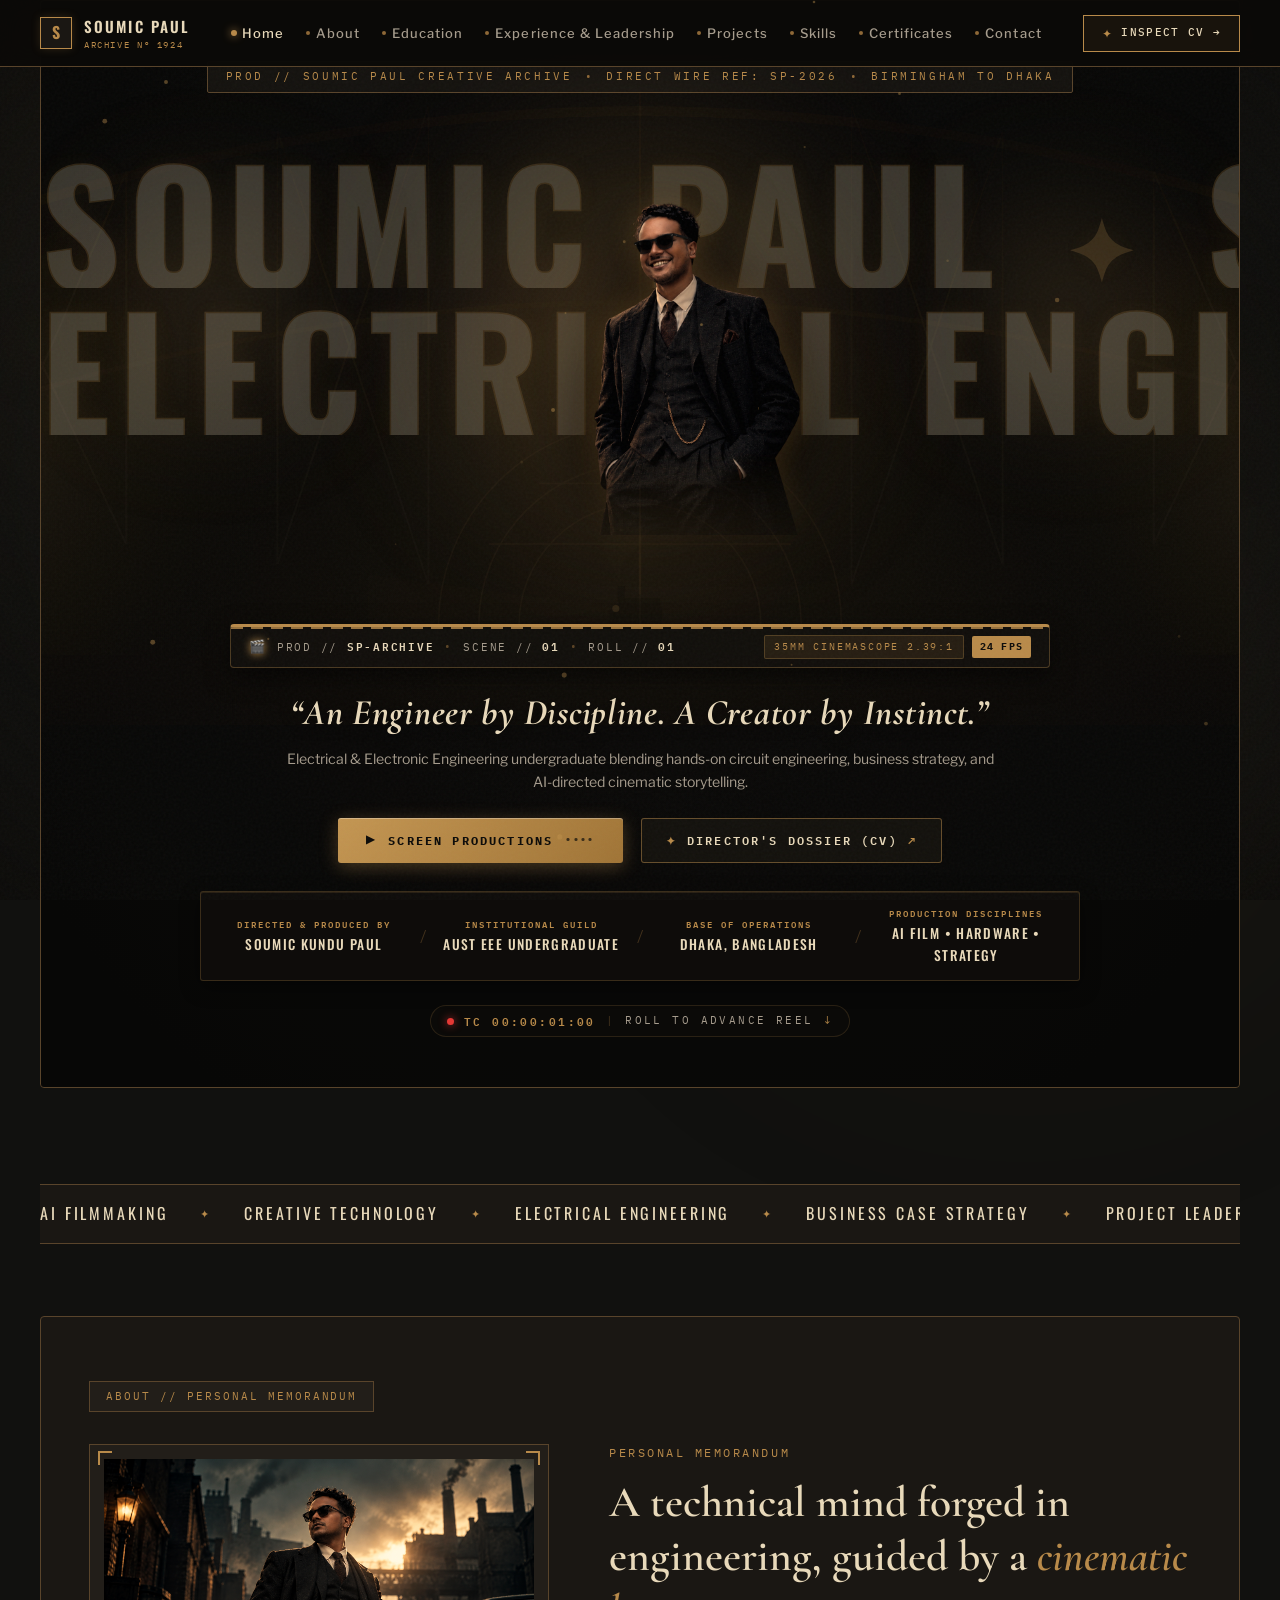
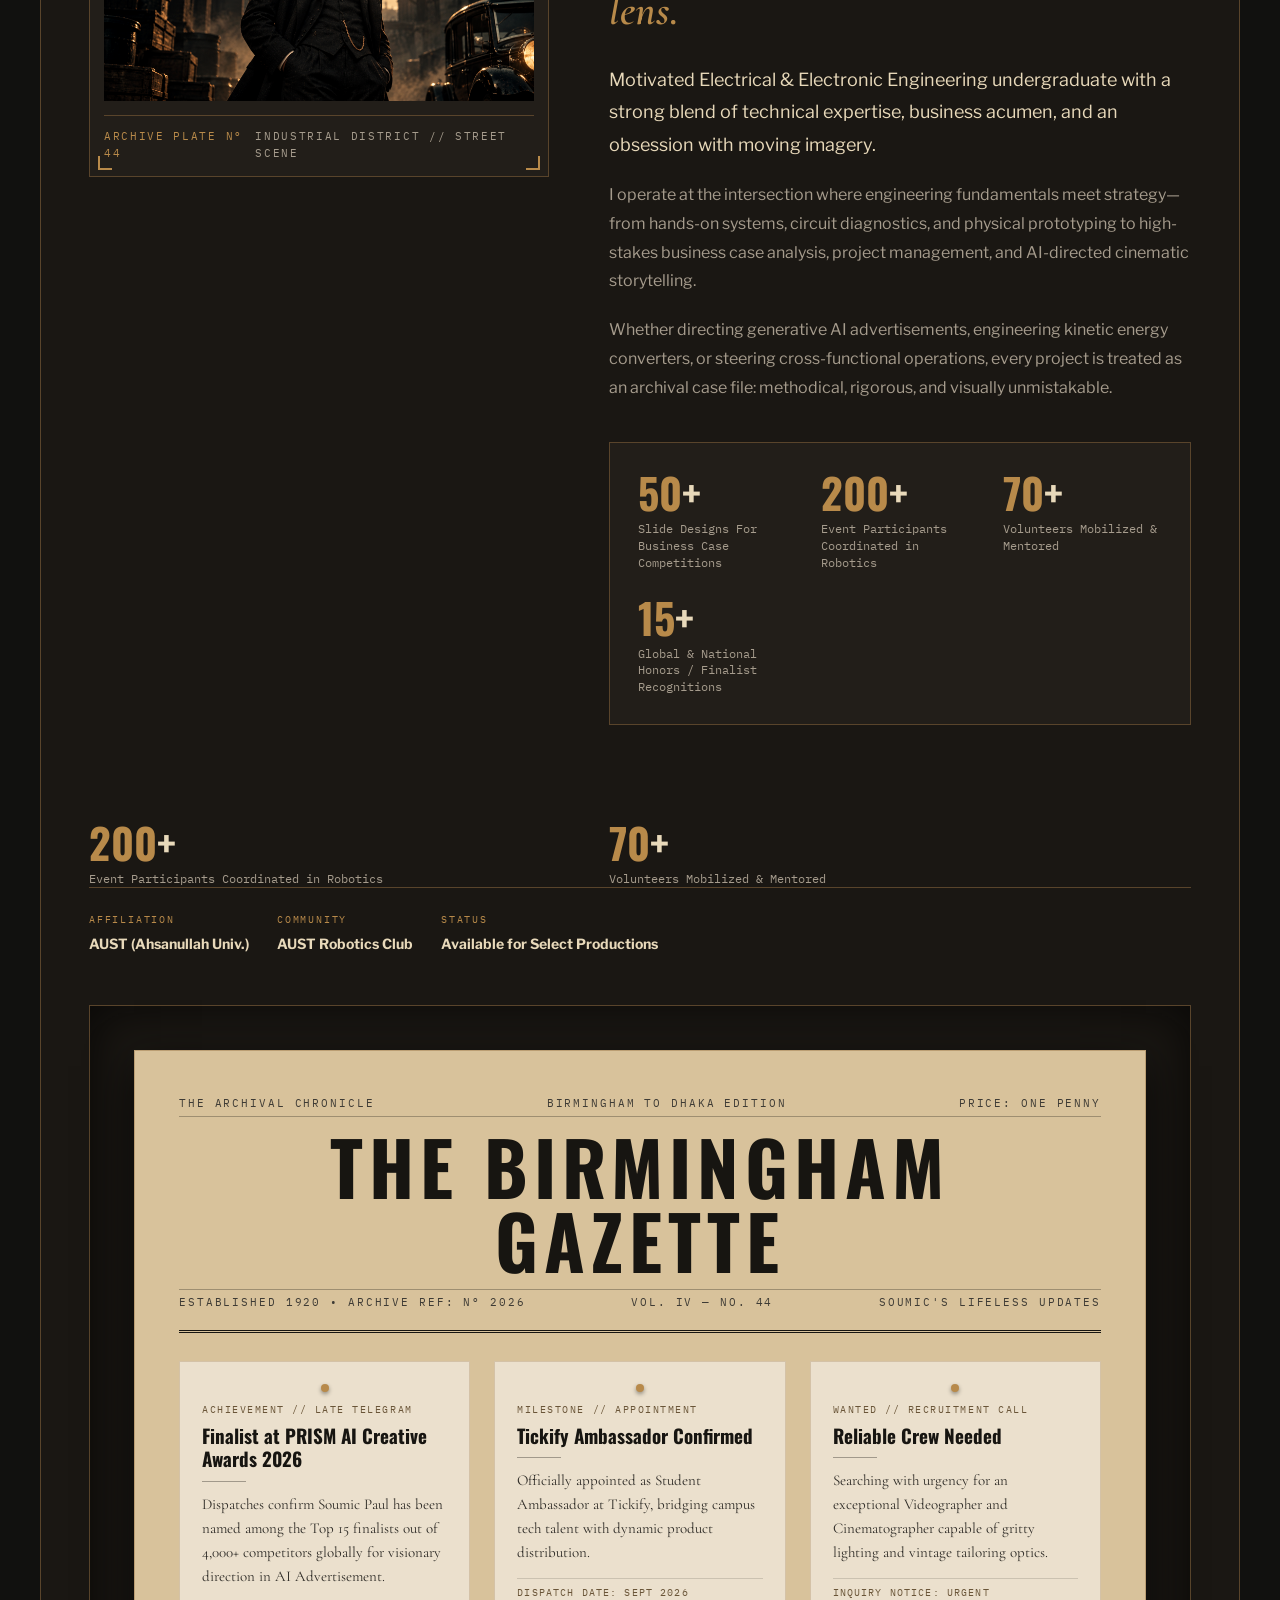
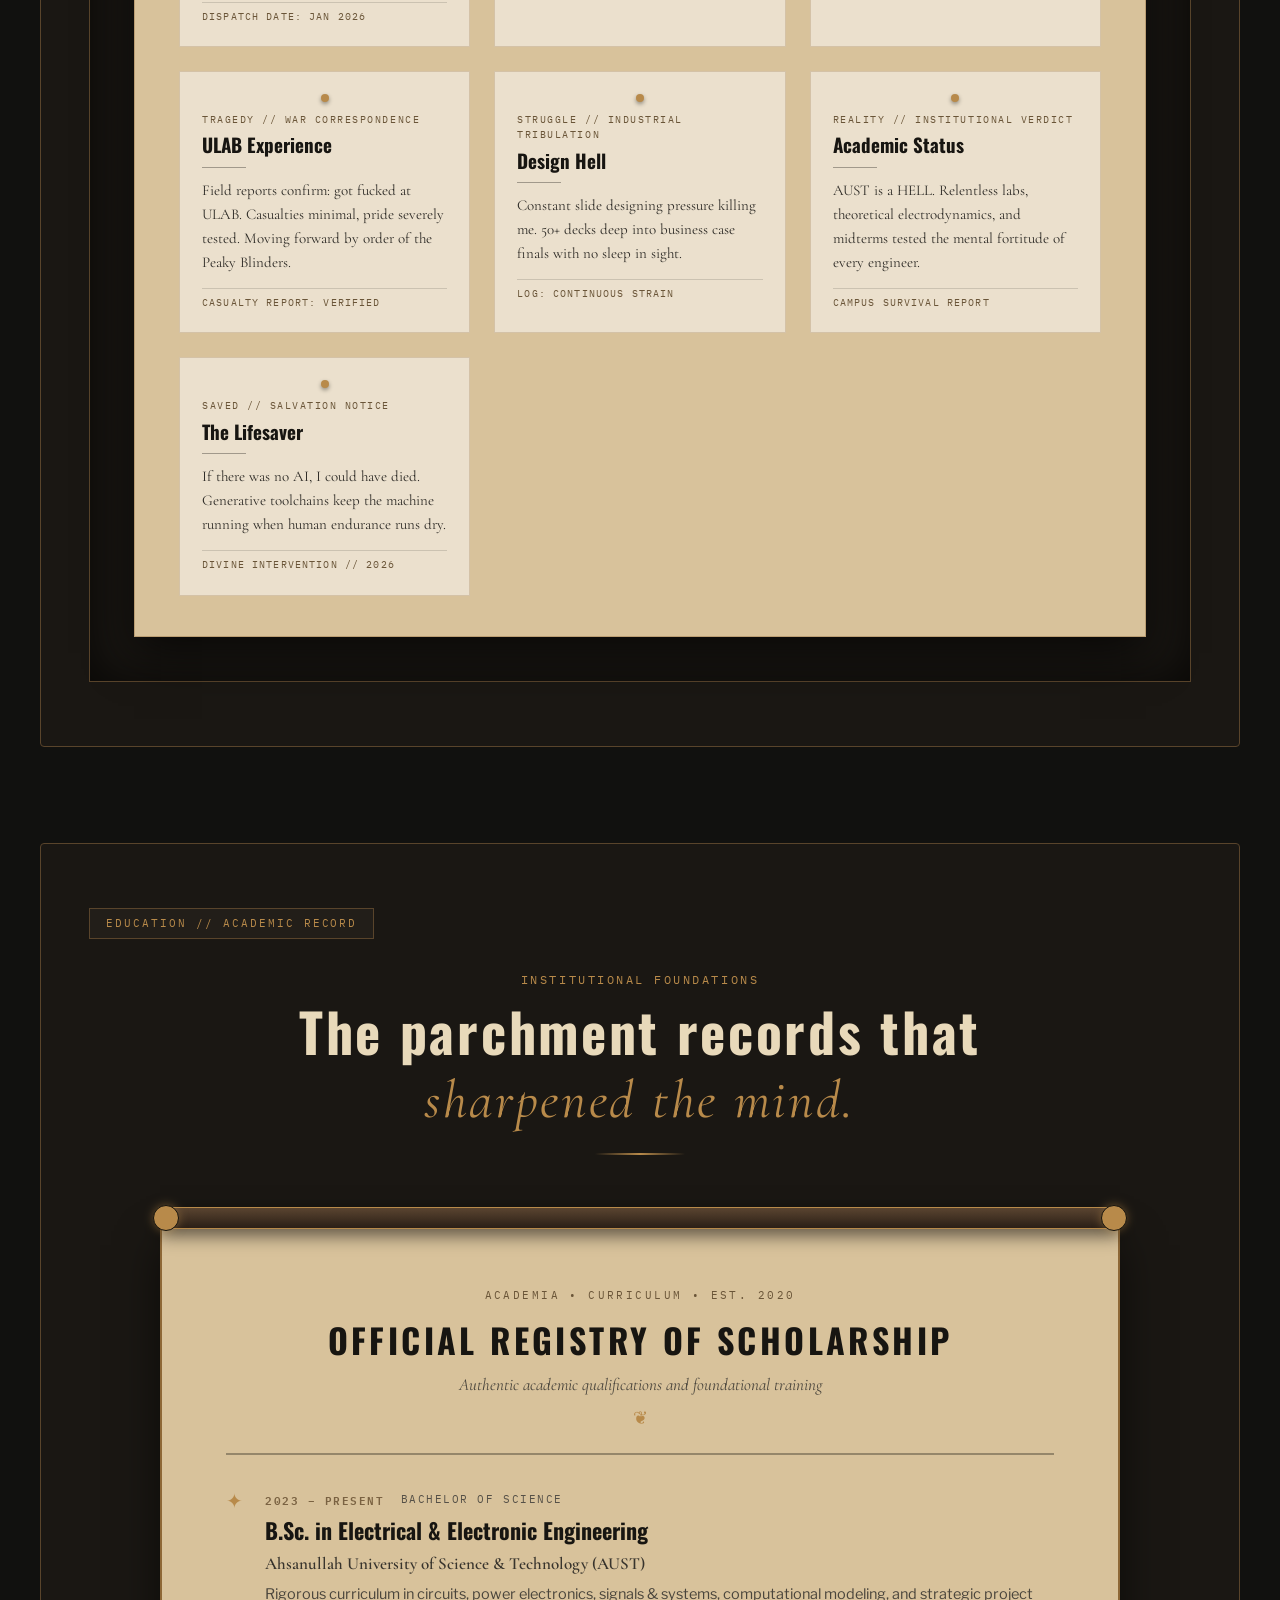
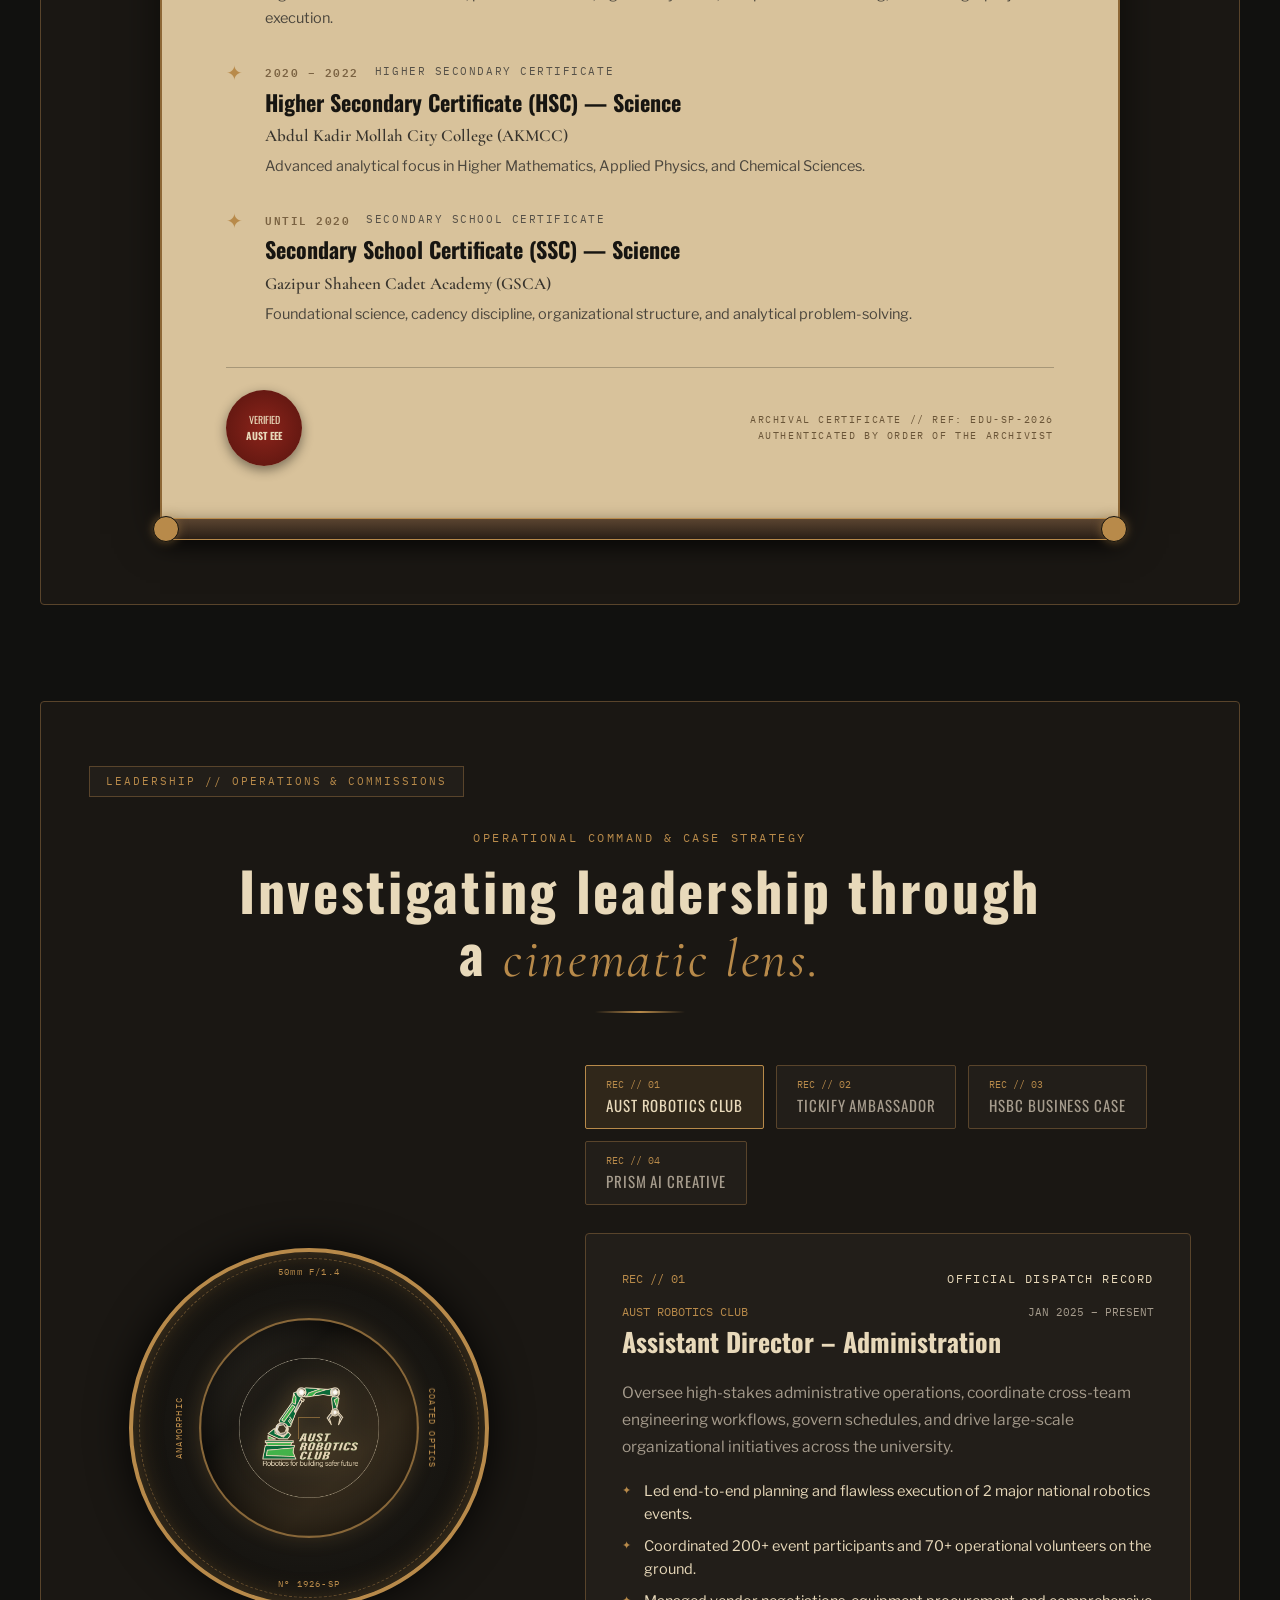
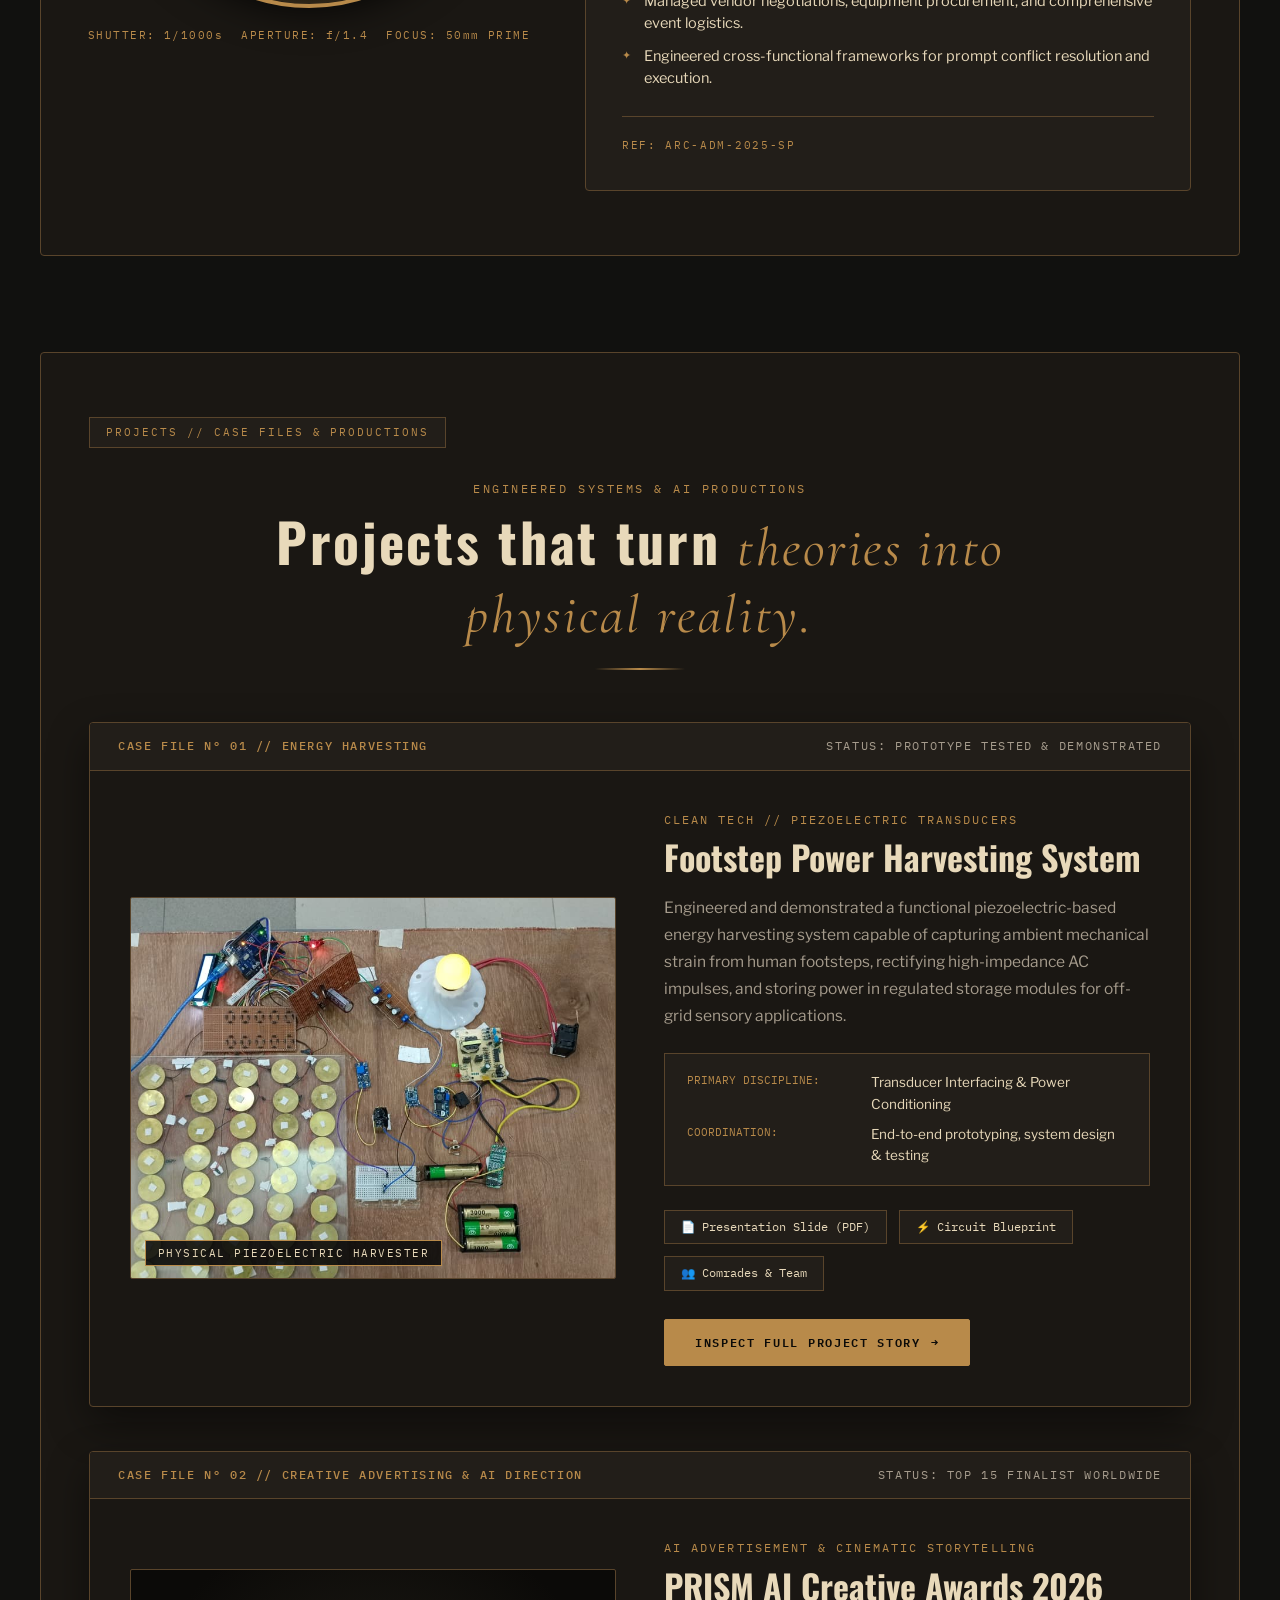
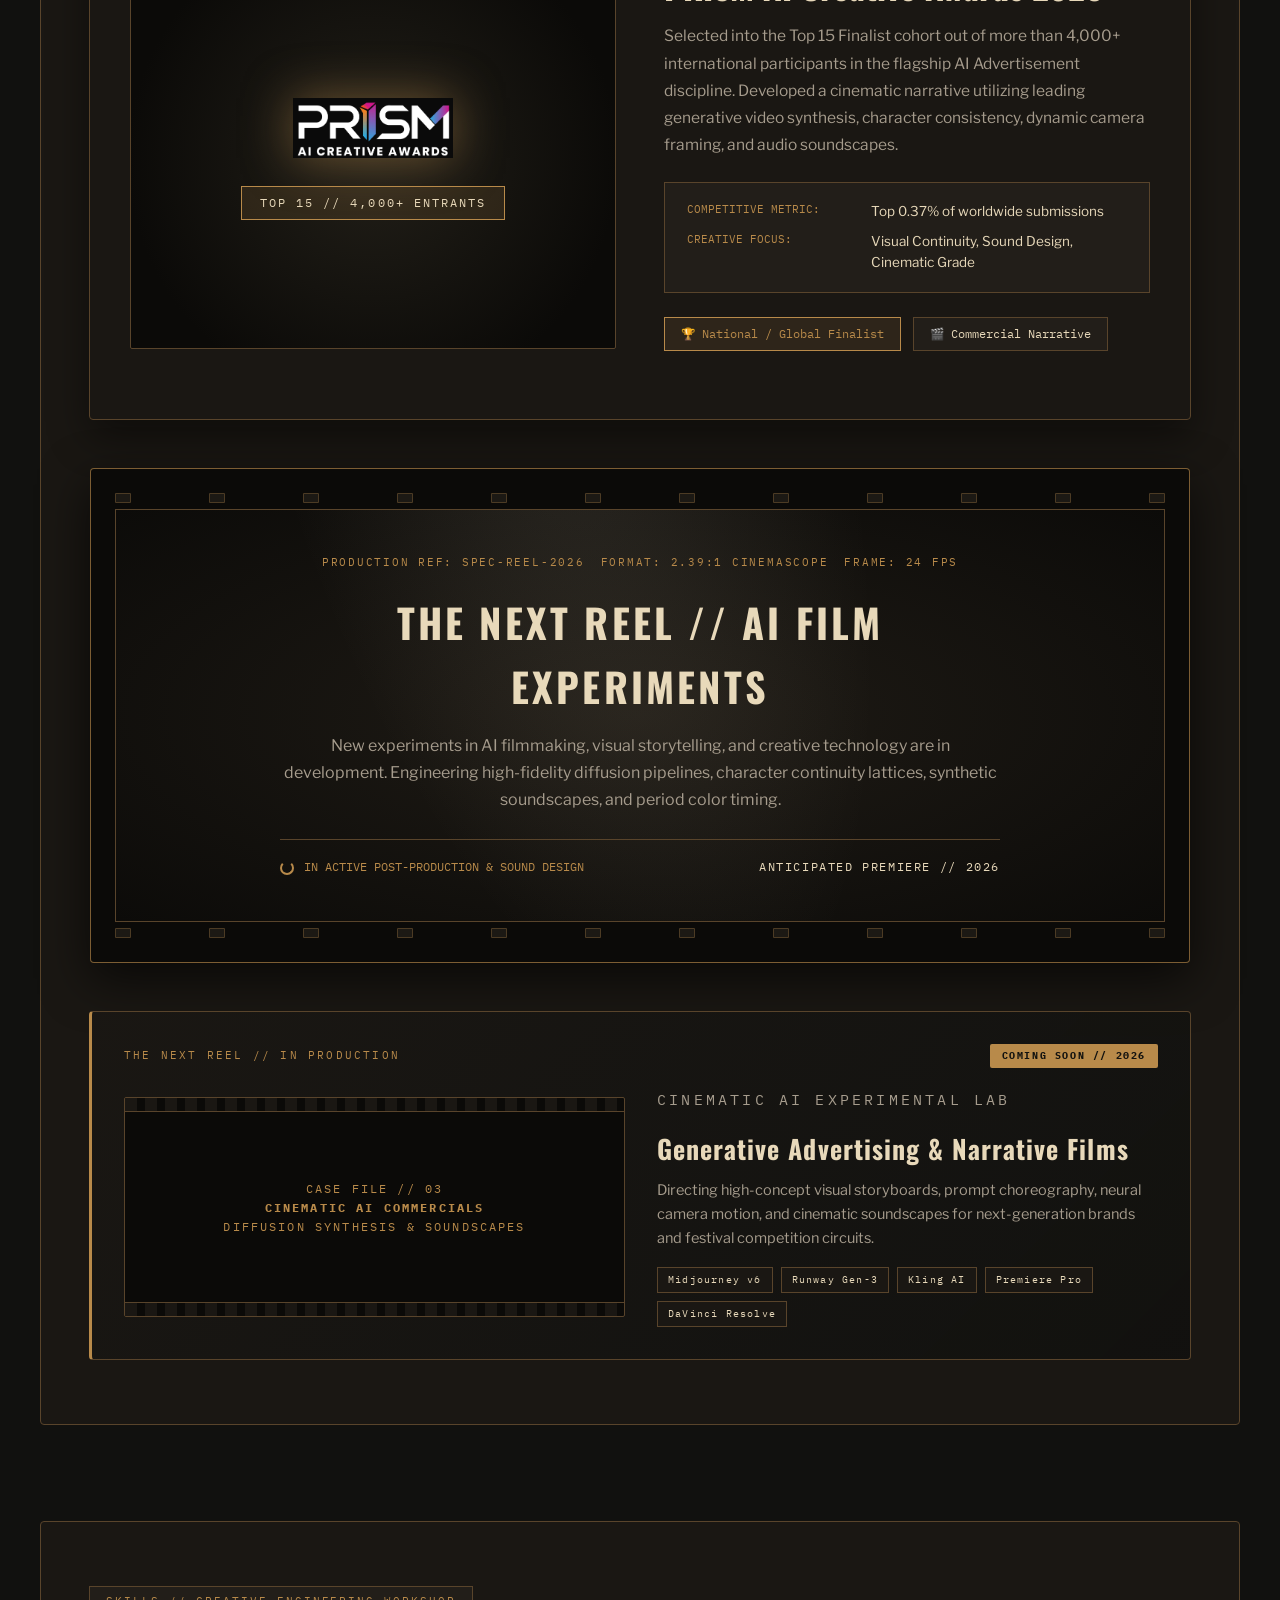
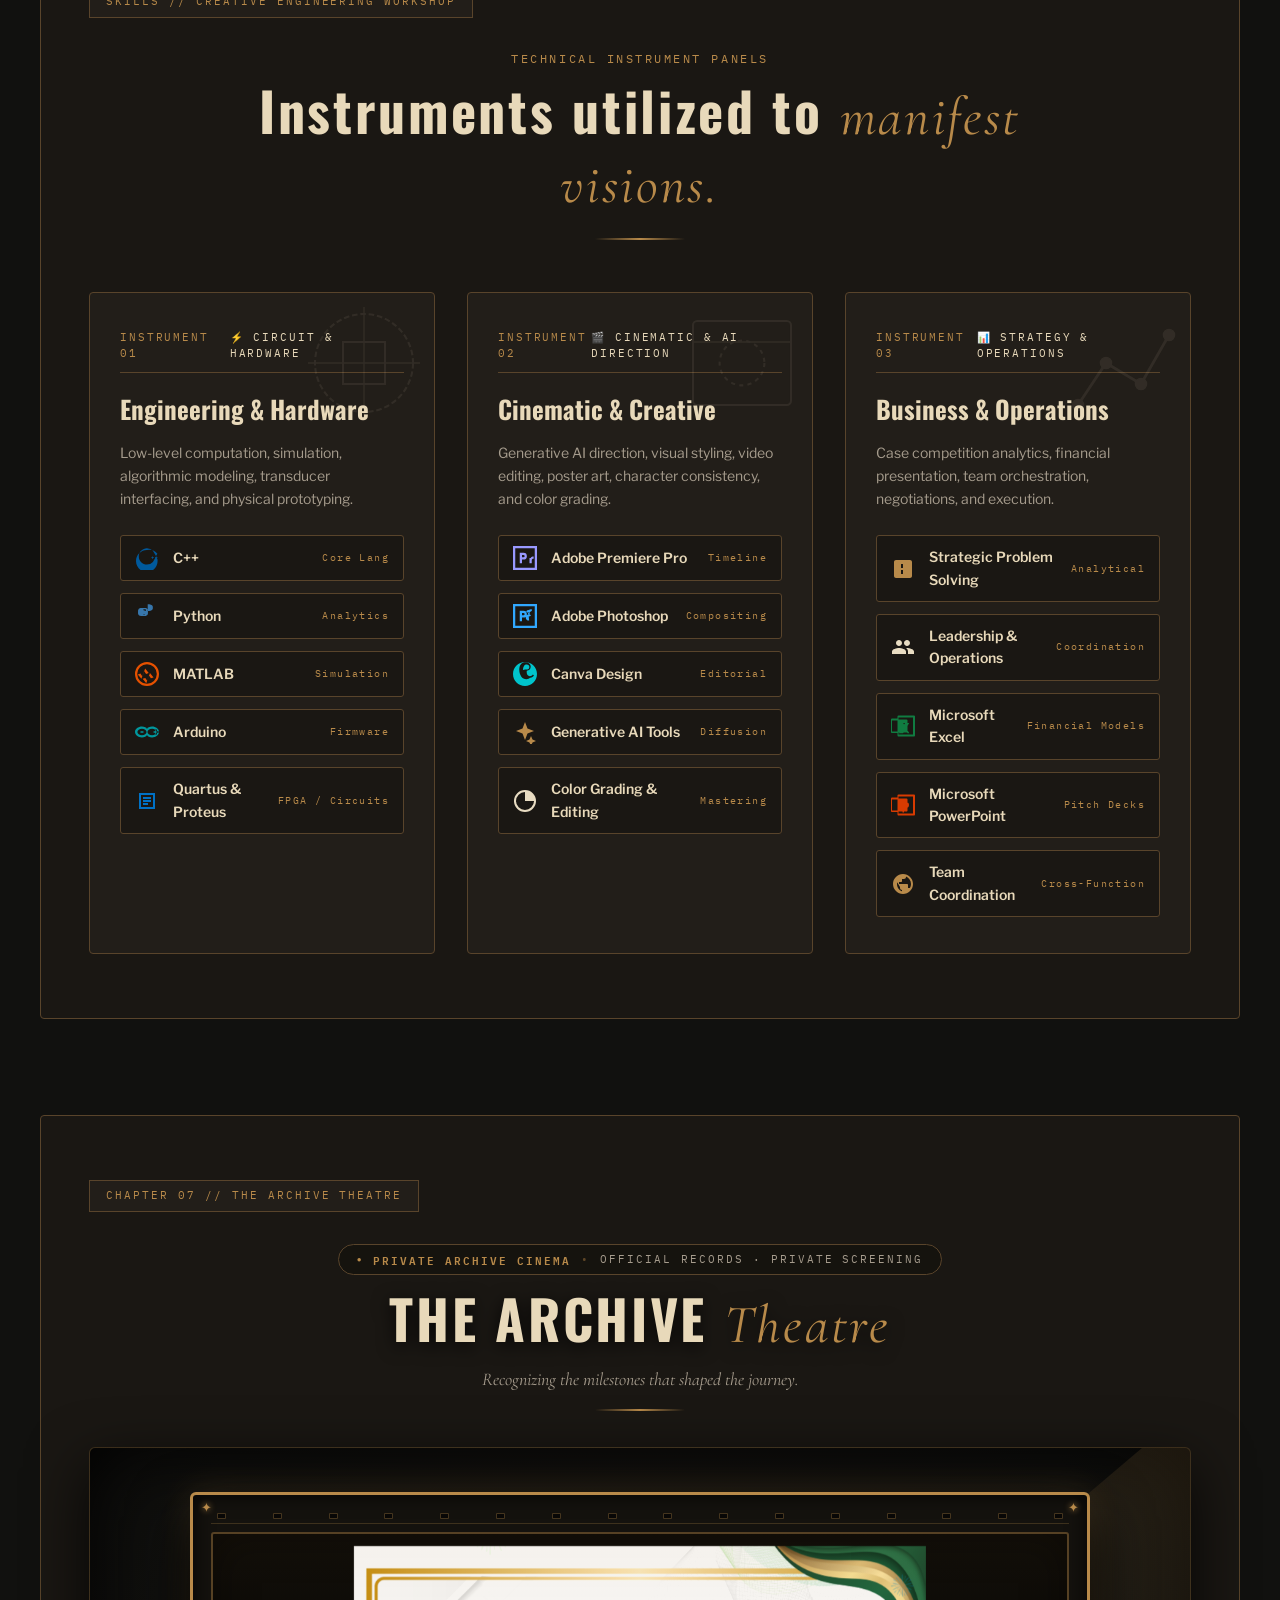
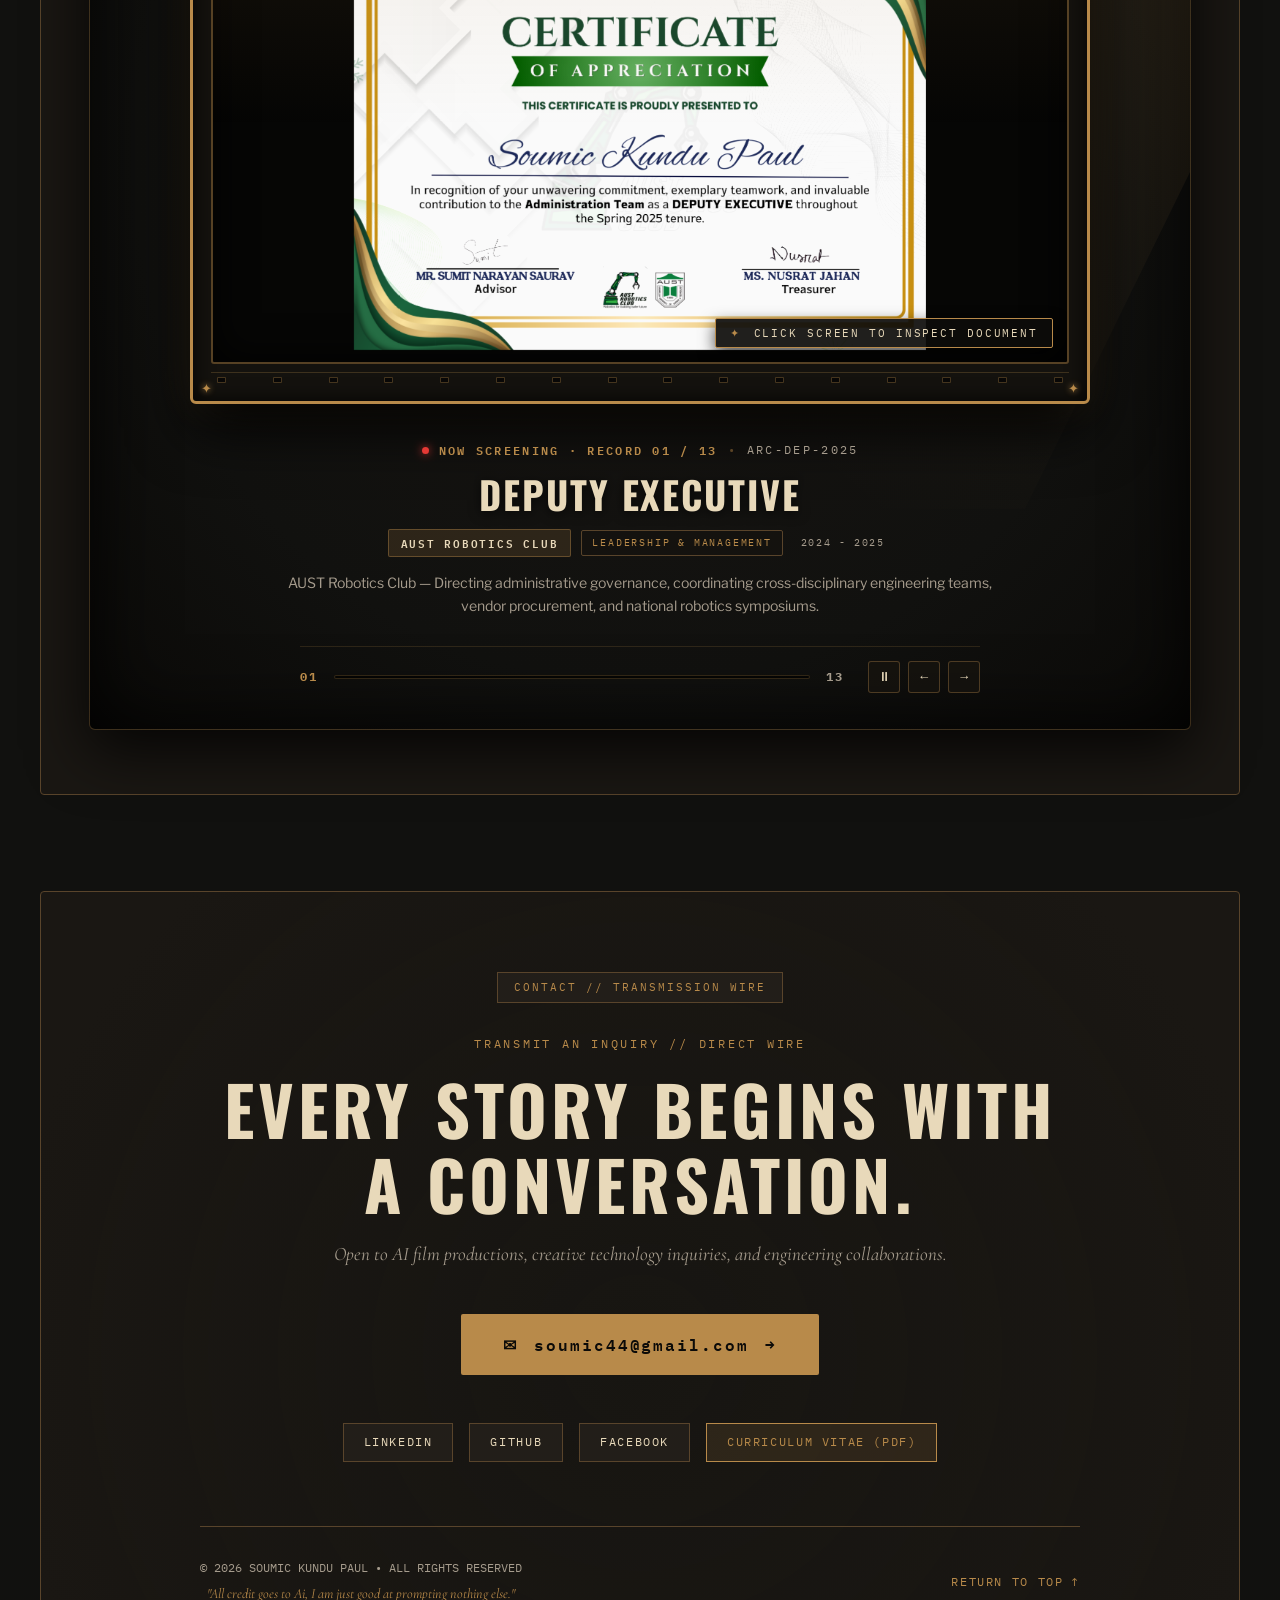
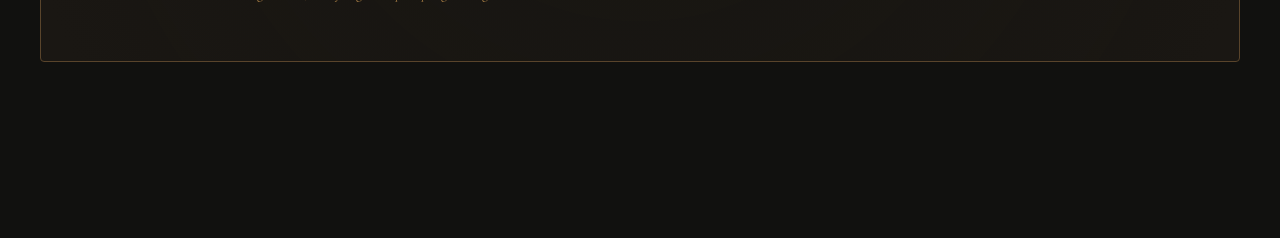
==== index.html @ 2e26c07b "Add official PRISM AI Creative Awards certificate to theatre screening sequence" ====
<!doctype html>
<html lang="en">

<head>
  <meta charset="utf-8" />
  <meta name="viewport" content="width=device-width, initial-scale=1.0, minimum-scale=1.0" />
  <meta name="description"
    content="Soumic Kundu Paul — Cinematic Portfolio. Electrical & Electronic Engineering undergraduate, AI filmmaker, and creative technologist." />
  <title>Soumic Paul — Cinematic Portfolio</title>
  
  <!-- GOOGLE FONTS: Oswald & Bebas Neue (Condensed Display), Cormorant Garamond & Playfair Display (Editorial Serif), Libre Franklin (Interface), DM Mono (Metadata) -->
  <link rel="preconnect" href="https://fonts.googleapis.com">
  <link rel="preconnect" href="https://fonts.gstatic.com" crossorigin>
  <link href="https://fonts.googleapis.com/css2?family=Bebas+Neue&family=Cormorant+Garamond:ital,wght@0,400;0,600;0,700;1,400;1,600&family=DM+Mono:ital,wght@0,400;0,500;1,400&family=IBM+Plex+Mono:ital,wght@0,400;0,500;0,600;1,400&family=Libre+Franklin:ital,wght@0,300;0,400;0,500;0,600;0,700;1,300;1,400&family=Oswald:wght@400;500;600;700&family=Playfair+Display:ital,wght@0,400;0,600;0,700;1,400;1,600&display=swap" rel="stylesheet">
  
  <link rel="stylesheet" href="styles.css" />
</head>

<body class="shelby-archive">
  <!-- ATMOSPHERIC BACKGROUND EFFECTS -->
  <div class="film-grain" aria-hidden="true"></div>
  <canvas id="ambient-smoke" class="ambient-smoke" aria-hidden="true"></canvas>
  <div class="cinema-vignette" aria-hidden="true"></div>
  <div class="ambient-glow amber-top-left" aria-hidden="true"></div>
  <div class="ambient-glow amber-bottom-right" aria-hidden="true"></div>
  
  <!-- CINEMATIC FIREWORK PARTICLES & SPARKS CANVAS -->
  <canvas id="cinematicSparksCanvas" class="cinematic-sparks-canvas" aria-hidden="true"></canvas>



  <!-- NAVIGATION — CLEAN, CLEAR, CONVENTIONAL (8 SECTIONS) -->
  <header class="nav-wrap">
    <div class="nav-container">
      <a class="brand" href="#home" aria-label="Soumic Paul Portfolio">
        <span class="brand-crest">S</span>
        <span class="brand-title">SOUMIC PAUL <span class="brand-sub">ARCHIVE N° 1924</span></span>
      </a>
      
      <button class="mobile-menu-btn" aria-label="Toggle navigation menu">
        <span></span>
        <span></span>
        <span></span>
      </button>
      
      <div class="nav-content">
        <nav>
          <a href="#home"><span class="nav-dot"></span>Home</a>
          <a href="#about"><span class="nav-dot"></span>About</a>
          <a href="#education"><span class="nav-dot"></span>Education</a>
          <a href="#leadership"><span class="nav-dot"></span>Experience &amp; Leadership</a>
          <a href="#projects"><span class="nav-dot"></span>Projects</a>
          <a href="#skills"><span class="nav-dot"></span>Skills</a>
          <a href="#certificates"><span class="nav-dot"></span>Certificates</a>
          <a href="#contact"><span class="nav-dot"></span>Contact</a>
        </nav>
        <a class="nav-cta mobile-cta" href="assets/Soumic_Kundu_Paul_CV.pdf" target="_blank" rel="noreferrer">
          <span class="brass-seal">✦</span> INSPECT CV <span>→</span>
        </a>
      </div>
      
      <a class="nav-cta pc-cta" href="assets/Soumic_Kundu_Paul_CV.pdf" target="_blank" rel="noreferrer">
        <span class="brass-seal">✦</span> INSPECT CV <span>→</span>
      </a>
    </div>
  </header>

  <main id="top" class="archive-main">
    <section class="archive-chapter hero-chapter poster-hero" id="home">
      <!-- ATMOSPHERIC SVG RAILWAY PLATFORM BACKGROUND -->
      <div class="hero-backdrop" aria-hidden="true">
        <img src="assets/hero_railway_platform.svg" alt="1920s British Railway Station Platform" class="hero-railway-svg" />
        <div class="gaslight-lantern lamp-left"></div>
        <div class="gaslight-lantern lamp-right"></div>
      </div>

      <!-- OVERSIZED HORIZONTAL CONTINUOUS MARQUEE WALL BEHIND PORTRAIT -->
      <div class="hero-marquee-wall" aria-hidden="true">
        <div class="marquee-row">
          <div class="marquee-track-ltr">
            <span class="marquee-text-chunk">SOUMIC PAUL <span class="marquee-bullet">✦</span> SOUMIC PAUL <span class="marquee-bullet">✦</span> SOUMIC PAUL <span class="marquee-bullet">✦</span> SOUMIC PAUL <span class="marquee-bullet">✦</span></span>
            <span class="marquee-text-chunk">SOUMIC PAUL <span class="marquee-bullet">✦</span> SOUMIC PAUL <span class="marquee-bullet">✦</span> SOUMIC PAUL <span class="marquee-bullet">✦</span> SOUMIC PAUL <span class="marquee-bullet">✦</span></span>
          </div>
        </div>
        <div class="marquee-row">
          <div class="marquee-track-rtl">
            <span class="marquee-text-chunk">ELECTRICAL ENGINEER <span class="marquee-bullet">✦</span> CREATIVE TECHNOLOGIST <span class="marquee-bullet">✦</span> AI FILMMAKER <span class="marquee-bullet">✦</span> SOUMIC PAUL <span class="marquee-bullet">✦</span></span>
            <span class="marquee-text-chunk">ELECTRICAL ENGINEER <span class="marquee-bullet">✦</span> CREATIVE TECHNOLOGIST <span class="marquee-bullet">✦</span> AI FILMMAKER <span class="marquee-bullet">✦</span> SOUMIC PAUL <span class="marquee-bullet">✦</span></span>
          </div>
        </div>
      </div>

      <div class="poster-hero-container">
        <!-- TOP DOCKET TAG -->
        <div class="poster-archival-header">
          <span class="docket-tag">PROD // SOUMIC PAUL CREATIVE ARCHIVE</span>
          <span class="docket-sep">•</span>
          <span class="docket-tag">DIRECT WIRE REF: SP-2026</span>
          <span class="docket-sep">•</span>
          <span class="docket-tag">BIRMINGHAM TO DHAKA</span>
        </div>

        <!-- CENTERED CINEMATIC FOREGROUND PORTRAIT (SP_HERO) WITH NATURAL GRADIENT DISSOLVE -->
        <div class="hero-center-portrait-wrap">
          <div class="portrait-halo-light" aria-hidden="true"></div>
          <div class="portrait-stage">
            <img src="assets/SP_HERO.png" alt="Soumic Paul in dark vintage tailored suit with sunglasses" class="hero-poster-img" />
          </div>
        </div>

        <!-- FILMOGRAPHY STYLE PRODUCTION SLATE & THEATRICAL BILLING (REQUIREMENT: FILMOGRAPHY STYLE) -->
        <div class="filmography-block">
          <!-- PRODUCTION SLATE MASTHEAD -->
          <div class="filmography-slate-header">
            <div class="slate-meta-left">
              <span class="clapper-icon">🎬</span>
              <span class="slate-meta-item">PROD // <strong>SP-ARCHIVE</strong></span>
              <span class="slate-sep">•</span>
              <span class="slate-meta-item">SCENE // <strong>01</strong></span>
              <span class="slate-sep">•</span>
              <span class="slate-meta-item">ROLL // <strong>01</strong></span>
            </div>
            <div class="slate-meta-right">
              <span class="slate-format-pill">35MM CINEMASCOPE 2.39:1</span>
              <span class="slate-fps-pill">24 FPS</span>
            </div>
          </div>

          <!-- FILM LOGLINE & SYNOPSIS -->
          <div class="film-logline-box">
            <h2 class="film-logline-quote">“An Engineer by Discipline. A Creator by Instinct.”</h2>
            <p class="film-synopsis-text">
              Electrical &amp; Electronic Engineering undergraduate blending hands-on circuit engineering, business strategy, and AI-directed cinematic storytelling.
            </p>
          </div>

          <!-- CINEMATIC ACTIONS (FILM REEL STYLE) -->
          <div class="filmography-actions">
            <a href="#projects" class="film-cta-primary">
              <span class="film-play-icon">▶</span>
              <span class="film-cta-text">SCREEN PRODUCTIONS</span>
              <span class="film-sprocket-dots">••••</span>
            </a>
            <a href="assets/Soumic_Kundu_Paul_CV.pdf" target="_blank" rel="noreferrer" class="film-cta-secondary">
              <span class="film-archive-icon">✦</span>
              <span class="film-cta-text">DIRECTOR'S DOSSIER (CV)</span>
              <span class="film-ext-arrow">↗</span>
            </a>
          </div>

          <!-- THEATRICAL MOVIE BILLING BLOCK -->
          <div class="theatrical-billing-block">
            <div class="billing-grid">
              <div class="billing-item">
                <span class="billing-role">DIRECTED &amp; PRODUCED BY</span>
                <strong class="billing-name">SOUMIC KUNDU PAUL</strong>
              </div>
              <div class="billing-divider">/</div>
              <div class="billing-item">
                <span class="billing-role">INSTITUTIONAL GUILD</span>
                <strong class="billing-name">AUST EEE UNDERGRADUATE</strong>
              </div>
              <div class="billing-divider">/</div>
              <div class="billing-item">
                <span class="billing-role">BASE OF OPERATIONS</span>
                <strong class="billing-name">DHAKA, BANGLADESH</strong>
              </div>
              <div class="billing-divider">/</div>
              <div class="billing-item">
                <span class="billing-role">PRODUCTION DISCIPLINES</span>
                <strong class="billing-name">AI FILM • HARDWARE • STRATEGY</strong>
              </div>
            </div>
          </div>

          <!-- FILMIC TIMECODE PROMPT -->
          <div class="film-timecode-prompt">
            <span class="timecode-rec-dot"></span>
            <span class="timecode-digits">TC 00:00:01:00</span>
            <span class="timecode-sep">|</span>
            <span class="timecode-instruction">ROLL TO ADVANCE REEL</span>
            <span class="timecode-arrow">↓</span>
          </div>
        </div>
      </div>
    </section>

    <!-- ARCHIVAL MARQUEE TICKER TAPE -->
    <div class="vintage-ticker" aria-label="Field of practice">
      <div class="ticker-track">
        <div class="ticker-content">
          <span>AI FILMMAKING</span><i>✦</i>
          <span>CREATIVE TECHNOLOGY</span><i>✦</i>
          <span>ELECTRICAL ENGINEERING</span><i>✦</i>
          <span>BUSINESS CASE STRATEGY</span><i>✦</i>
          <span>PROJECT LEADERSHIP</span><i>✦</i>
          <span>VISUAL EXPERIMENTATION</span><i>✦</i>
          <span>CINEMATIC ADVERTISING</span><i>✦</i>
          <span>OPERATIONS MANAGEMENT</span><i>✦</i>
        </div>
        <div class="ticker-content" aria-hidden="true">
          <span>AI FILMMAKING</span><i>✦</i>
          <span>CREATIVE TECHNOLOGY</span><i>✦</i>
          <span>ELECTRICAL ENGINEERING</span><i>✦</i>
          <span>BUSINESS CASE STRATEGY</span><i>✦</i>
          <span>PROJECT LEADERSHIP</span><i>✦</i>
          <span>VISUAL EXPERIMENTATION</span><i>✦</i>
          <span>CINEMATIC ADVERTISING</span><i>✦</i>
          <span>OPERATIONS MANAGEMENT</span><i>✦</i>
        </div>
      </div>
    </div>

<section class="archive-chapter about-chapter" id="about">
      <div class="chapter-badge">ABOUT // PERSONAL MEMORANDUM</div>
      
      <div class="about-grid">
        <!-- ABOUT VISUAL (SP_ABOUT) -->
        <div class="about-visual-column">
          <div class="about-photo-wrapper">
            <div class="archival-corner corner-tl"></div>
            <div class="archival-corner corner-tr"></div>
            <div class="archival-corner corner-bl"></div>
            <div class="archival-corner corner-br"></div>
            <img src="assets/SP_ABOUT.png" alt="Soumic Paul standing in an atmospheric vintage street" class="about-sp-img" />
            <div class="photo-plate">
              <span class="plate-num">ARCHIVE PLATE N° 44</span>
              <span class="plate-loc">INDUSTRIAL DISTRICT // STREET SCENE</span>
            </div>
          </div>
        </div>

        <!-- ABOUT CONTENT COLUMN -->
        <div class="about-content-column">
          <div class="editorial-header">
            <p class="section-kicker">PERSONAL MEMORANDUM</p>
            <h2 class="editorial-title">A technical mind forged in engineering, guided by a <em>cinematic lens.</em></h2>
          </div>

          <div class="about-body-text">
            <p class="lead-paragraph">
              Motivated Electrical &amp; Electronic Engineering undergraduate with a strong blend of technical expertise, business acumen, and an obsession with moving imagery.
            </p>
            <p>
              I operate at the intersection where engineering fundamentals meet strategy—from hands-on systems, circuit diagnostics, and physical prototyping to high-stakes business case analysis, project management, and AI-directed cinematic storytelling.
            </p>
            <p>
              Whether directing generative AI advertisements, engineering kinetic energy converters, or steering cross-functional operations, every project is treated as an archival case file: methodical, rigorous, and visually unmistakable.
            </p>
          </div>

          <!-- PROVEN RECORD COUNTERS -->
                    <!-- PROVEN RECORD COUNTERS (RESTORED NUMERICAL VALUES) -->
          <div class="archival-stats" id="about-stats">
            <div class="stat-card">
              <div class="stat-number"><span class="stat-num count-up" data-target="50">50</span><span class="plus">+</span></div>
              <div class="stat-label">Slide Designs For Business Case Competitions</div>
            </div>
            <div class="stat-card">
              <div class="stat-number"><span class="stat-num count-up" data-target="200">200</span><span class="plus">+</span></div>
              <div class="stat-label">Event Participants Coordinated in Robotics</div>
            </div>
            <div class="stat-card">
              <div class="stat-number"><span class="stat-num count-up" data-target="70">70</span><span class="plus">+</span></div>
              <div class="stat-label">Volunteers Mobilized &amp; Mentored</div>
            </div>
            <div class="stat-card">
              <div class="stat-number"><span class="stat-num count-up" data-target="15">15</span><span class="plus">+</span></div>
              <div class="stat-label">Global &amp; National Honors / Finalist Recognitions</div>
            </div>
          </div>
        </div>
            <div class="stat-card">
              <div class="stat-number"><span class="count-up" data-target="200">0</span><span class="plus">+</span></div>
              <div class="stat-label">Event Participants Coordinated in Robotics</div>
            </div>
            <div class="stat-card">
              <div class="stat-number"><span class="count-up" data-target="70">0</span><span class="plus">+</span></div>
              <div class="stat-label">Volunteers Mobilized &amp; Mentored</div>
            </div>
          </div>

          <div class="about-footer-meta">
            <div class="meta-tag"><span>AFFILIATION</span><strong>AUST (Ahsanullah Univ.)</strong></div>
            <div class="meta-tag"><span>COMMUNITY</span><strong>AUST Robotics Club</strong></div>
            <div class="meta-tag"><span>STATUS</span><strong>Available for Select Productions</strong></div>
          </div>
        </div>
      </div>

      <!-- SOUMIC'S LIFELESS UPDATES (THE BIRMINGHAM GAZETTE BROADSHEET) -->
      <div class="gazette-wrapper" id="gazetteWrapper">
        <div class="newspaper-broadsheet-container" id="newspaperBroadsheet">
          <div class="newspaper-masthead">
            <div class="masthead-top">
              <span>THE ARCHIVAL CHRONICLE</span>
              <span>BIRMINGHAM TO DHAKA EDITION</span>
              <span>PRICE: ONE PENNY</span>
            </div>
            <h3 class="gazette-paper-title">THE BIRMINGHAM GAZETTE</h3>
            <div class="masthead-bottom">
              <span>ESTABLISHED 1920 • ARCHIVE REF: N° 2026</span>
              <span>VOL. IV — NO. 44</span>
              <span>SOUMIC'S LIFELESS UPDATES</span>
            </div>
          </div>

          <div class="newspaper-deck" id="newspaperDeck">
            <!-- CLIPPING 1: PRISM AWARDS -->
            <article class="news-clipping rot-left-1 highlight-clip" tabindex="0">
              <div class="clip-pin"></div>
              <div class="clip-category">ACHIEVEMENT // LATE TELEGRAM</div>
              <h4 class="clip-headline">Finalist at PRISM AI Creative Awards 2026</h4>
              <div class="clip-rule"></div>
              <p class="clip-copy">
                Dispatches confirm Soumic Paul has been named among the Top 15 finalists out of 4,000+ competitors globally for visionary direction in AI Advertisement.
              </p>
              <div class="clip-date">DISPATCH DATE: JAN 2026</div>
            </article>

            <!-- CLIPPING 2: TICKIFY AMBASSADOR -->
            <article class="news-clipping rot-right-1 highlight-clip" tabindex="0">
              <div class="clip-pin"></div>
              <div class="clip-category">MILESTONE // APPOINTMENT</div>
              <h4 class="clip-headline">Tickify Ambassador Confirmed</h4>
              <div class="clip-rule"></div>
              <p class="clip-copy">
                Officially appointed as Student Ambassador at Tickify, bridging campus tech talent with dynamic product distribution.
              </p>
              <div class="clip-date">DISPATCH DATE: SEPT 2026</div>
            </article>

            <!-- CLIPPING 3: CREW WANTED -->
            <article class="news-clipping rot-left-2 wanted-clip" tabindex="0">
              <div class="clip-pin"></div>
              <div class="clip-category">WANTED // RECRUITMENT CALL</div>
              <h4 class="clip-headline">Reliable Crew Needed</h4>
              <div class="clip-rule"></div>
              <p class="clip-copy">
                Searching with urgency for an exceptional Videographer and Cinematographer capable of gritty lighting and vintage tailoring optics.
              </p>
              <div class="clip-date">INQUIRY NOTICE: URGENT</div>
            </article>

            <!-- CLIPPING 4: ULAB EXPERIENCE -->
            <article class="news-clipping rot-right-2 tragedy-clip" tabindex="0">
              <div class="clip-pin"></div>
              <div class="clip-category">TRAGEDY // WAR CORRESPONDENCE</div>
              <h4 class="clip-headline">ULAB Experience</h4>
              <div class="clip-rule"></div>
              <p class="clip-copy">
                Field reports confirm: got fucked at ULAB. Casualties minimal, pride severely tested. Moving forward by order of the Peaky Blinders.
              </p>
              <div class="clip-date">CASUALTY REPORT: VERIFIED</div>
            </article>

            <!-- CLIPPING 5: DESIGN HELL -->
            <article class="news-clipping rot-left-1 struggle-clip" tabindex="0">
              <div class="clip-pin"></div>
              <div class="clip-category">STRUGGLE // INDUSTRIAL TRIBULATION</div>
              <h4 class="clip-headline">Design Hell</h4>
              <div class="clip-rule"></div>
              <p class="clip-copy">
                Constant slide designing pressure killing me. 50+ decks deep into business case finals with no sleep in sight.
              </p>
              <div class="clip-date">LOG: CONTINUOUS STRAIN</div>
            </article>

            <!-- CLIPPING 6: ACADEMIC REALITY -->
            <article class="news-clipping rot-right-1 reality-clip" tabindex="0">
              <div class="clip-pin"></div>
              <div class="clip-category">REALITY // INSTITUTIONAL VERDICT</div>
              <h4 class="clip-headline">Academic Status</h4>
              <div class="clip-rule"></div>
              <p class="clip-copy">
                AUST is a HELL. Relentless labs, theoretical electrodynamics, and midterms tested the mental fortitude of every engineer.
              </p>
              <div class="clip-date">CAMPUS SURVIVAL REPORT</div>
            </article>

            <!-- CLIPPING 7: LIFESAVER -->
            <article class="news-clipping rot-left-2 saved-clip" tabindex="0">
              <div class="clip-pin"></div>
              <div class="clip-category">SAVED // SALVATION NOTICE</div>
              <h4 class="clip-headline">The Lifesaver</h4>
              <div class="clip-rule"></div>
              <p class="clip-copy">
                If there was no AI, I could have died. Generative toolchains keep the machine running when human endurance runs dry.
              </p>
              <div class="clip-date">DIVINE INTERVENTION // 2026</div>
            </article>
          </div>
        </div>
      </div>
    </section>

<section class="archive-chapter education-chapter" id="education">
      <div class="chapter-badge">EDUCATION // ACADEMIC RECORD</div>

      <div class="section-heading-centered">
        <p class="section-kicker">INSTITUTIONAL FOUNDATIONS</p>
        <h2 class="section-title">The parchment records that <em>sharpened the mind.</em></h2>
        <div class="brass-rule"></div>
      </div>

      <div class="parchment-scroll-stage" id="parchmentScrollStage">
        <!-- TOP ROLLER BAR -->
        <div class="parchment-roller-bar roller-top">
          <div class="roller-finial finial-left"></div>
          <div class="roller-core"></div>
          <div class="roller-finial finial-right"></div>
        </div>

        <!-- UNROLLING PARCHMENT SHEET -->
        <div class="parchment-sheet" id="parchmentSheet">
          <div class="parchment-header-crest">
            <span class="crest-code">ACADEMIA • CURRICULUM • EST. 2020</span>
            <h3 class="parchment-main-title">OFFICIAL REGISTRY OF SCHOLARSHIP</h3>
            <p class="parchment-subtitle">Authentic academic qualifications and foundational training</p>
            <div class="parchment-flourish">❦</div>
          </div>

          <div class="parchment-entries-list">
            <!-- 1. AUST -->
            <div class="parchment-entry">
              <div class="entry-seal">✦</div>
              <div class="entry-body">
                <div class="entry-meta">
                  <span class="entry-years">2023 – PRESENT</span>
                  <span class="entry-tag">BACHELOR OF SCIENCE</span>
                </div>
                <h4 class="entry-degree">B.Sc. in Electrical &amp; Electronic Engineering</h4>
                <p class="entry-school">Ahsanullah University of Science &amp; Technology (AUST)</p>
                <p class="entry-details">Rigorous curriculum in circuits, power electronics, signals &amp; systems, computational modeling, and strategic project execution.</p>
              </div>
            </div>

            <!-- 2. AKMCC -->
            <div class="parchment-entry">
              <div class="entry-seal">✦</div>
              <div class="entry-body">
                <div class="entry-meta">
                  <span class="entry-years">2020 – 2022</span>
                  <span class="entry-tag">HIGHER SECONDARY CERTIFICATE</span>
                </div>
                <h4 class="entry-degree">Higher Secondary Certificate (HSC) — Science</h4>
                <p class="entry-school">Abdul Kadir Mollah City College (AKMCC)</p>
                <p class="entry-details">Advanced analytical focus in Higher Mathematics, Applied Physics, and Chemical Sciences.</p>
              </div>
            </div>

            <!-- 3. GSCA -->
            <div class="parchment-entry">
              <div class="entry-seal">✦</div>
              <div class="entry-body">
                <div class="entry-meta">
                  <span class="entry-years">UNTIL 2020</span>
                  <span class="entry-tag">SECONDARY SCHOOL CERTIFICATE</span>
                </div>
                <h4 class="entry-degree">Secondary School Certificate (SSC) — Science</h4>
                <p class="entry-school">Gazipur Shaheen Cadet Academy (GSCA)</p>
                <p class="entry-details">Foundational science, cadency discipline, organizational structure, and analytical problem-solving.</p>
              </div>
            </div>
          </div>

          <div class="parchment-footer-stamp">
            <div class="wax-seal-emblem">
              <span>VERIFIED</span>
              <strong>AUST EEE</strong>
            </div>
            <div class="stamp-citation">
              <span>ARCHIVAL CERTIFICATE // REF: EDU-SP-2026</span>
              <span>AUTHENTICATED BY ORDER OF THE ARCHIVIST</span>
            </div>
          </div>
        </div>

        <!-- BOTTOM ROLLER BAR -->
        <div class="parchment-roller-bar roller-bottom">
          <div class="roller-finial finial-left"></div>
          <div class="roller-core"></div>
          <div class="roller-finial finial-right"></div>
        </div>
      </div>
    </section>

<section class="archive-chapter experience-chapter" id="leadership">
      <div class="chapter-badge">LEADERSHIP // OPERATIONS &amp; COMMISSIONS</div>

      <div class="section-heading-centered">
        <p class="section-kicker">OPERATIONAL COMMAND &amp; CASE STRATEGY</p>
        <h2 class="section-title">Investigating leadership through a <em>cinematic lens.</em></h2>
        <div class="brass-rule"></div>
      </div>

      <div class="lens-investigation-layout">
        <!-- THE CAMERA LENS VIEWING MECHANISM -->
        <div class="lens-viewfinder-column">
          <div class="cine-lens-barrel" id="cineLensBarrel">
            <!-- REVOLVING OUTER BEZEL -->
            <div class="lens-outer-bezel">
              <span class="bezel-mark mark-top">50mm F/1.4</span>
              <span class="bezel-mark mark-right">COATED OPTICS</span>
              <span class="bezel-mark mark-bottom">N° 1926-SP</span>
              <span class="bezel-mark mark-left">ANAMORPHIC</span>
            </div>

            <!-- FIXED HIGH-CONTRAST OPTICAL VIEWING DISC -->
            <div class="lens-sight-glass">
              <div class="glass-glare"></div>
              <div class="viewfinder-grid-lines">
                <span class="v-crosshair"></span>
              </div>
              <!-- AUST_RC_clean.png has transparent background with crisp ivory text & green robot -->
              <img src="assets/AUST_RC_clean.png" alt="AUST Robotics Club Emblem" class="lens-subject-img" id="lensSubjectImg" />
            </div>

            <div class="lens-readouts-bar">
              <span id="lensShutterSpec">SHUTTER: 1/1000s</span>
              <span id="lensApertureSpec">APERTURE: f/1.4</span>
              <span id="lensFocalSpec">FOCUS: 50mm PRIME</span>
            </div>
          </div>
        </div>

        <!-- DOSSIER & RECORD SELECTION COLUMN -->
        <div class="lens-dossier-column">
          <!-- SELECTOR TABS -->
          <div class="lens-record-tabs" role="tablist" aria-label="Select leadership case file">
            <button class="lens-tab active" role="tab" aria-selected="true" data-index="0">
              <span class="tab-code">REC // 01</span>
              <span class="tab-label">AUST ROBOTICS CLUB</span>
            </button>
            <button class="lens-tab" role="tab" aria-selected="false" data-index="1">
              <span class="tab-code">REC // 02</span>
              <span class="tab-label">TICKIFY AMBASSADOR</span>
            </button>
            <button class="lens-tab" role="tab" aria-selected="false" data-index="2">
              <span class="tab-code">REC // 03</span>
              <span class="tab-label">HSBC BUSINESS CASE</span>
            </button>
            <button class="lens-tab" role="tab" aria-selected="false" data-index="3">
              <span class="tab-code">REC // 04</span>
              <span class="tab-label">PRISM AI CREATIVE</span>
            </button>
          </div>

          <!-- ACTIVE DOSSIER RECORD DISPLAY -->
          <div class="lens-active-dossier" id="lensActiveDossier">
            <div class="dossier-card-masthead">
              <span class="dossier-index-mark">REC // 01</span>
              <span class="dossier-stamp-seal">OFFICIAL DISPATCH RECORD</span>
            </div>
            <div class="dossier-lead-row">
              <div>
                <p class="dossier-org-name">AUST ROBOTICS CLUB</p>
                <h3 class="dossier-position-title">Assistant Director – Administration</h3>
              </div>
              <span class="dossier-tenure-badge">JAN 2025 – PRESENT</span>
            </div>
            <p class="dossier-body-narrative">
              Oversee high-stakes administrative operations, coordinate cross-team engineering workflows, govern schedules, and drive large-scale organizational initiatives across the university.
            </p>
            <ul class="dossier-verified-points">
              <li>Led end-to-end planning and flawless execution of 2 major national robotics events.</li>
              <li>Coordinated 200+ event participants and 70+ operational volunteers on the ground.</li>
              <li>Managed vendor negotiations, equipment procurement, and comprehensive event logistics.</li>
              <li>Engineered cross-functional frameworks for prompt conflict resolution and execution.</li>
            </ul>
            <div class="dossier-action-bar">
              <span class="dossier-citation-code">REF: ARC-ADM-2025-SP</span>
            </div>
          </div>
        </div>
      </div>
    </section>

<section class="archive-chapter work-chapter" id="projects">
      <div class="chapter-badge">PROJECTS // CASE FILES &amp; PRODUCTIONS</div>

      <div class="section-heading-centered">
        <p class="section-kicker">ENGINEERED SYSTEMS &amp; AI PRODUCTIONS</p>
        <h2 class="section-title">Projects that turn <em>theories into physical reality.</em></h2>
        <div class="brass-rule"></div>
      </div>

      <!-- PRIMARY CASE FILE: FOOTSTEP POWER HARVESTING -->
      <article class="case-file-dossier">
        <div class="case-header-strip">
          <div class="case-index">CASE FILE N° 01 // ENERGY HARVESTING</div>
          <div class="case-classification">STATUS: PROTOTYPE TESTED &amp; DEMONSTRATED</div>
        </div>

        <div class="case-grid">
          <div class="case-media-frame">
            <img src="assets/Footstep.jpeg" alt="Footstep Power Harvesting System Prototype" class="case-main-photo" />
            <div class="case-photo-overlay">
              <span class="overlay-badge">PHYSICAL PIEZOELECTRIC HARVESTER</span>
            </div>
          </div>

          <div class="case-details">
            <p class="case-category-label">CLEAN TECH // PIEZOELECTRIC TRANSDUCERS</p>
            <h3 class="case-heading">Footstep Power Harvesting System</h3>
            <p class="case-summary">
              Engineered and demonstrated a functional piezoelectric-based energy harvesting system capable of capturing ambient mechanical strain from human footsteps, rectifying high-impedance AC impulses, and storing power in regulated storage modules for off-grid sensory applications.
            </p>

            <div class="case-spec-list">
              <div class="spec-row">
                <span class="spec-title">PRIMARY DISCIPLINE:</span>
                <span class="spec-desc">Transducer Interfacing &amp; Power Conditioning</span>
              </div>
              <div class="spec-row">
                <span class="spec-title">COORDINATION:</span>
                <span class="spec-desc">End-to-end prototyping, system design &amp; testing</span>
              </div>
            </div>

            <div class="case-evidence-links">
              <a href="assets/Footstep Power harvesting System.pdf" target="_blank" class="evidence-pill" rel="noreferrer">
                <span>📄 Presentation Slide (PDF)</span>
              </a>
              <a href="javascript:void(0)" onclick="openImage('assets/Piezo Circuit Diagram.png')" class="evidence-pill">
                <span>⚡ Circuit Blueprint</span>
              </a>
              <a href="teammates.html" class="evidence-pill">
                <span>👥 Comrades &amp; Team</span>
              </a>
            </div>

            <div class="case-cta-wrap">
              <a href="case-study.html" class="archive-btn primary-brass">
                <span>INSPECT FULL PROJECT STORY</span>
                <span>→</span>
              </a>
            </div>
          </div>
        </div>
      </article>

      <!-- SECONDARY CASE FILE: AI FILM & ADVERTISING HONORS -->
      <article class="case-file-dossier ai-honors-file">
        <div class="case-header-strip">
          <div class="case-index">CASE FILE N° 02 // CREATIVE ADVERTISING &amp; AI DIRECTION</div>
          <div class="case-classification">STATUS: TOP 15 FINALIST WORLDWIDE</div>
        </div>

        <div class="case-grid">
          <div class="case-media-frame logo-focused">
            <div class="prism-award-visual">
              <img src="assets/Prism_Logo.png" alt="PRISM AI Creative Awards" class="prism-dossier-logo" />
              <div class="award-seal">TOP 15 // 4,000+ ENTRANTS</div>
            </div>
          </div>

          <div class="case-details">
            <p class="case-category-label">AI ADVERTISEMENT &amp; CINEMATIC STORYTELLING</p>
            <h3 class="case-heading">PRISM AI Creative Awards 2026</h3>
            <p class="case-summary">
              Selected into the Top 15 Finalist cohort out of more than 4,000+ international participants in the flagship AI Advertisement discipline. Developed a cinematic narrative utilizing leading generative video synthesis, character consistency, dynamic camera framing, and audio soundscapes.
            </p>

            <div class="case-spec-list">
              <div class="spec-row">
                <span class="spec-title">COMPETITIVE METRIC:</span>
                <span class="spec-desc">Top 0.37% of worldwide submissions</span>
              </div>
              <div class="spec-row">
                <span class="spec-title">CREATIVE FOCUS:</span>
                <span class="spec-desc">Visual Continuity, Sound Design, Cinematic Grade</span>
              </div>
            </div>

            <div class="case-evidence-links">
              <span class="evidence-pill active-pill">
                <span>🏆 National / Global Finalist</span>
              </span>
              <span class="evidence-pill">
                <span>🎬 Commercial Narrative</span>
              </span>
            </div>
          </div>
        </div>
      </article>

      <!-- THE NEXT REEL: UPCOMING AI FILMMAKING EXHIBITION -->
      <div class="reels-vault-stage">
        <div class="vintage-film-cell">
          <div class="film-sprockets top-sprockets">
            <span></span><span></span><span></span><span></span><span></span><span></span><span></span><span></span><span></span><span></span><span></span><span></span>
          </div>

          <div class="film-aperture-screen">
            <div class="projector-light-cone"></div>

            <div class="film-slate-content">
              <div class="slate-meta-row">
                <span class="slate-tag">PRODUCTION REF: SPEC-REEL-2026</span>
                <span class="slate-tag">FORMAT: 2.39:1 CINEMASCOPE</span>
                <span class="slate-tag">FRAME: 24 FPS</span>
              </div>
              <h3 class="slate-production-title">THE NEXT REEL // AI FILM EXPERIMENTS</h3>
              <p class="slate-synopsis">
                New experiments in AI filmmaking, visual storytelling, and creative technology are in development. Engineering high-fidelity diffusion pipelines, character continuity lattices, synthetic soundscapes, and period color timing.
              </p>
              <div class="slate-status-strip">
                <div class="status-indicator">
                  <span class="reel-spinner"></span>
                  <span class="status-label">IN ACTIVE POST-PRODUCTION &amp; SOUND DESIGN</span>
                </div>
                <span class="slate-premier">ANTICIPATED PREMIERE // 2026</span>
              </div>
            </div>
          </div>

          <div class="film-sprockets bottom-sprockets">
            <span></span><span></span><span></span><span></span><span></span><span></span><span></span><span></span><span></span><span></span><span></span><span></span>
          </div>
        </div>
      </div>
    
      <!-- UPCOMING AI WORK / THE NEXT REEL -->
      <article class="upcoming-reel-module">
        <div class="upcoming-reel-strip">
          <span class="reel-docket-badge">THE NEXT REEL // IN PRODUCTION</span>
          <span class="reel-status-pill">COMING SOON // 2026</span>
        </div>
        <div class="upcoming-reel-grid">
          <div class="reel-media-placeholder">
            <div class="reel-film-perforations"></div>
            <div class="reel-film-perforations-bottom"></div>
            <div class="reel-slate-text">
              <span>CASE FILE // 03</span><br>
              <strong>CINEMATIC AI COMMERCIALS</strong><br>
              <span>DIFFUSION SYNTHESIS &amp; SOUNDSCAPES</span>
            </div>
          </div>
          <div class="reel-content-details">
            <p class="section-kicker">CINEMATIC AI EXPERIMENTAL LAB</p>
            <h3>Generative Advertising &amp; Narrative Films</h3>
            <p>Directing high-concept visual storyboards, prompt choreography, neural camera motion, and cinematic soundscapes for next-generation brands and festival competition circuits.</p>
            <div class="reel-pipeline-pills">
              <span>Midjourney v6</span>
              <span>Runway Gen-3</span>
              <span>Kling AI</span>
              <span>Premiere Pro</span>
              <span>DaVinci Resolve</span>
            </div>
          </div>
        </div>
      </article>
    </section>

<section class="archive-chapter skills-chapter" id="skills">
      <div class="chapter-badge">SKILLS // CREATIVE ENGINEERING WORKSHOP</div>

      <div class="section-heading-centered">
        <p class="section-kicker">TECHNICAL INSTRUMENT PANELS</p>
        <h2 class="section-title">Instruments utilized to <em>manifest visions.</em></h2>
        <div class="brass-rule"></div>
      </div>

      <div class="workshop-panels-container">
        
        <!-- PANEL A: ENGINEERING & HARDWARE -->
        <div class="workshop-panel panel-engineering">
          <svg class="panel-schematic-bg" viewBox="0 0 100 100" fill="none" stroke="currentColor">
            <circle cx="50" cy="50" r="35" stroke-width="1.5" stroke-dasharray="4 2" />
            <path d="M10 50 H90 M50 10 V90" stroke-width="1" />
            <rect x="35" y="35" width="30" height="30" stroke-width="1.5" />
          </svg>

          <div class="panel-header-strip">
            <span class="panel-ref">INSTRUMENT 01</span>
            <span class="panel-gauge">⚡ CIRCUIT &amp; HARDWARE</span>
          </div>

          <h3 class="panel-title">Engineering &amp; Hardware</h3>
          <p class="panel-desc">Low-level computation, simulation, algorithmic modeling, transducer interfacing, and physical prototyping.</p>

          <div class="skill-chips-deck">
            <!-- C++ -->
            <div class="skill-chip">
              <span class="skill-icon-svg" style="color: #00599C;">
                <svg viewBox="0 0 24 24"><path d="M22.394 13.111l-1.396-2.42-3.113 5.394a8.17 8.17 0 0 1-5.885 2.505c-4.522 0-8.19-3.668-8.19-8.19 0-4.523 3.668-8.19 8.19-8.19a8.17 8.17 0 0 1 5.885 2.504l3.113 5.395 1.396-2.42A10.984 10.984 0 0 0 12 4.09c-6.075 0-11 4.925-11 11s4.925 11 11 11a10.984 10.984 0 0 0 10.394-12.979zM18.8 11.2h-.8v-.8h-.8v.8h-.8v.8h.8v.8h.8v-.8h.8v-.8zm3.6 0h-.8v-.8h-.8v.8h-.8v.8h.8v.8h.8v-.8h.8v-.8z"/></svg>
              </span>
              <span class="skill-name">C++</span>
              <span class="skill-tier">Core Lang</span>
            </div>

            <!-- Python -->
            <div class="skill-chip">
              <span class="skill-icon-svg" style="color: #3776AB;">
                <svg viewBox="0 0 24 24"><path d="M14.25.18l.9.2.73.26.59.3.45.32.34.34.25.34.16.33.1.3.04.26.02.2v1.17l-.02.25-.06.33-.12.35-.18.34-.24.32-.3.29-.36.25-.42.22-.48.17-.54.13-.6.08-.66.04H8.4V4.9h4.3v-.9H5.7l-.4.04-.37.1-.34.14-.3.17-.26.2-.21.22-.16.24-.12.24-.08.24-.04.22-.02.2v3.3l.02.24.06.26.1.26.15.25.19.23.23.2.27.18.3.15.34.12.37.08.4.04h.9v-.9h-1.2v-2.4h3.3v.9h-1.2v.9h2.1v.9h-3.3v.9h4.2l.4-.04.37-.1.34-.14.3-.17.26-.2.21-.22.16-.24.12-.24.08-.24.04-.22.02-.2v-3.3l-.02-.24-.06-.26-.1-.26-.15-.25-.19-.23-.23-.2-.27-.18-.3-.15-.34-.12-.37-.08-.4-.04h-.9v.9h1.2v2.4H8.4v-.9h1.2v-.9H7.5v-.9h3.3v-.9H6.6l-.9.2-.73.26-.59.3-.45.32-.34.34-.25.34-.16.33-.1.3-.04.26-.02.2V9.3l.02.25.06.33.12.35.18.34.24.32.3.29.36.25.42.22.48.17.54.13.6.08.66.04h4.3v-.9H8.4v-.9h4.3V4.9h-1.2V4h1.2V.18z"/></svg>
              </span>
              <span class="skill-name">Python</span>
              <span class="skill-tier">Analytics</span>
            </div>

            <!-- MATLAB -->
            <div class="skill-chip">
              <span class="skill-icon-svg" style="color: #E65100;">
                <svg viewBox="0 0 24 24"><path d="M12.002 0a12 12 0 1 0 0 24 12 12 0 0 0 0-24zm0 2.222a9.778 9.778 0 1 1 0 19.556 9.778 9.778 0 0 1 0-19.556zm-1.896 4.382l-2.73 7.822-1.92-2.888-2.678.892 3.654 4.386 2.73-7.822 1.92 2.888 2.678-.892-3.654-4.386zm4.838 4.386l-2.73 7.822-1.92-2.888-2.678.892 3.654 4.386 2.73-7.822 1.92 2.888 2.678-.892-3.654-4.386z"/></svg>
              </span>
              <span class="skill-name">MATLAB</span>
              <span class="skill-tier">Simulation</span>
            </div>

            <!-- Arduino -->
            <div class="skill-chip">
              <span class="skill-icon-svg" style="color: #00979D;">
                <svg viewBox="0 0 24 24"><path d="M6.98 6.577C3.126 6.577 0 9.006 0 12s3.126 5.423 6.98 5.423c2.404 0 4.516-.948 5.02-2.302.504 1.354 2.616 2.302 5.02 2.302 3.854 0 6.98-2.429 6.98-5.423 0-2.994-3.126-5.423-6.98-5.423-2.404 0-4.516.948-5.02 2.302-.504-1.354-2.616-2.302-5.02-2.302zm0 2.146c2.518 0 4.56 1.467 4.56 3.277 0 1.81-2.042 3.277-4.56 3.277-2.518 0-4.56-1.467-4.56-3.277 0-1.81 2.042-3.277 4.56-3.277zm10.04 0c2.518 0 4.56 1.467 4.56 3.277 0 1.81-2.042 3.277-4.56 3.277-2.518 0-4.56-1.467-4.56-3.277 0-1.81 2.042-3.277 4.56-3.277zm-11.54 2.427h3v1.7h-3zm13.08 0h1.7v-1.7h1.7v1.7h1.7v1.7h-1.7v1.7h-1.7v-1.7h-1.7z"/></svg>
              </span>
              <span class="skill-name">Arduino</span>
              <span class="skill-tier">Firmware</span>
            </div>

            <!-- Quartus & Proteus -->
            <div class="skill-chip">
              <span class="skill-icon-svg" style="color: #0071C5;">
                <svg viewBox="0 0 24 24"><path d="M4 4h16v16H4V4zm2 2v12h12V6H6zm2 2h8v2H8V8zm0 3h8v2H8v-2zm0 3h5v2H8v-2z"/></svg>
              </span>
              <span class="skill-name">Quartus &amp; Proteus</span>
              <span class="skill-tier">FPGA / Circuits</span>
            </div>
          </div>
        </div>

        <!-- PANEL B: CINEMATIC & CREATIVE DIRECTION -->
        <div class="workshop-panel panel-creative">
          <svg class="panel-schematic-bg" viewBox="0 0 100 100" fill="none" stroke="currentColor">
            <rect x="15" y="20" width="70" height="60" rx="3" stroke-width="1.5" />
            <circle cx="50" cy="50" r="16" stroke-width="1.5" stroke-dasharray="3 3" />
            <line x1="15" y1="35" x2="85" y2="35" stroke-width="1" />
          </svg>

          <div class="panel-header-strip">
            <span class="panel-ref">INSTRUMENT 02</span>
            <span class="panel-gauge">🎬 CINEMATIC &amp; AI DIRECTION</span>
          </div>

          <h3 class="panel-title">Cinematic &amp; Creative</h3>
          <p class="panel-desc">Generative AI direction, visual styling, video editing, poster art, character consistency, and color grading.</p>

          <div class="skill-chips-deck">
            <!-- Premiere Pro -->
            <div class="skill-chip">
              <span class="skill-icon-svg" style="color: #9999FF;">
                <svg viewBox="0 0 24 24"><path d="M0 0v24h24V0H0zm2.25 2.25h19.5v19.5H2.25V2.25zm4.5 4.5v10.5h2.25v-3.75h1.5a3.375 3.375 0 0 0 3.375-3.375 3.375 3.375 0 0 0-3.375-3.375H6.75zm2.25 2.25h1.5a1.125 1.125 0 0 1 1.125 1.125 1.125 1.125 0 0 1-1.125 1.125H9v-2.25zm7.5 3v5.25h2.25V14.25c0-.9.6-1.5 1.5-1.5h.375V10.5h-.75a2.25 2.25 0 0 0-2.25 1.5H16.5z"/></svg>
              </span>
              <span class="skill-name">Adobe Premiere Pro</span>
              <span class="skill-tier">Timeline</span>
            </div>

            <!-- Photoshop -->
            <div class="skill-chip">
              <span class="skill-icon-svg" style="color: #31A8FF;">
                <svg viewBox="0 0 24 24"><path d="M0 0v24h24V0H0zm2.25 2.25h19.5v19.5H2.25V2.25zm4.5 4.5v10.5h2.25v-3.75h1.5a3.375 3.375 0 0 0 3.375-3.375 3.375 3.375 0 0 0-3.375-3.375H6.75zm2.25 2.25h1.5a1.125 1.125 0 0 1 1.125 1.125 1.125 1.125 0 0 1-1.125 1.125H9v-2.25zm6.75 3.375a3 3 0 0 0 2.25-.975l-1.5-1.5a1.125 1.125 0 0 1-.75.375.75.75 0 0 1-.75-.75c0-.75.75-1.125 1.875-1.5 1.5-.75 2.25-1.5 2.25-2.625A3.375 3.375 0 0 0 15.75 6a3.75 3.75 0 0 0-2.625 1.125l1.5 1.5c.375-.375.75-.75 1.125-.75a1.125 1.125 0 0 1 1.125 1.125c0 .75-.75 1.125-1.875 1.5-1.5.75-2.25 1.5-2.25 2.625a3.375 3.375 0 0 0 3.375 3.375z"/></svg>
              </span>
              <span class="skill-name">Adobe Photoshop</span>
              <span class="skill-tier">Compositing</span>
            </div>

            <!-- Canva -->
            <div class="skill-chip">
              <span class="skill-icon-svg" style="color: #00C4CC;">
                <svg viewBox="0 0 24 24"><path d="M12 0C5.373 0 0 5.373 0 12s5.373 12 12 12 12-5.373 12-12S18.627 0 12 0zm5.132 15.82c-.89.89-2.13 1.34-3.72 1.34-2.21 0-3.95-.91-5.22-2.73-1.27-1.82-1.91-4.09-1.91-6.81 0-2.3.56-4.09 1.68-5.37 1.12-1.28 2.64-1.92 4.56-1.92 1.52 0 2.76.4 3.72 1.2.96.8 1.44 1.88 1.44 3.24 0 1.05-.34 1.93-1.02 2.64-.68.71-1.63 1.14-2.85 1.29-.08.5-.12.97-.12 1.41 0 1.28.27 2.27.81 2.97.54.7 1.31 1.05 2.31 1.05.65 0 1.24-.13 1.77-.39.53-.26.96-.64 1.29-1.14l1.07.97c-.48.68-1.12 1.22-1.92 1.62-.8.4-1.74.6-2.82.6zm-2.82-8.31c.62 0 1.12-.22 1.5-.66.38-.44.57-1.02.57-1.74 0-.82-.24-1.46-.72-1.92-.48-.46-1.12-.69-1.92-.69-1.15 0-2.07.48-2.76 1.44-.69.96-1.04 2.21-1.04 3.75v.24c1.47-.28 2.93-.42 4.37-.42z"/></svg>
              </span>
              <span class="skill-name">Canva Design</span>
              <span class="skill-tier">Editorial</span>
            </div>

            <!-- Generative AI Tools -->
            <div class="skill-chip">
              <span class="skill-icon-svg" style="color: var(--color-antique-gold);">
                <svg viewBox="0 0 24 24"><path d="M12 2L9.5 8.5L3 11l6.5 2.5L12 20l2.5-6.5L21 11l-6.5-2.5L12 2zm6 14l-1.5 3.5L13 21l3.5 1.5L18 26l1.5-3.5L23 21l-3.5-1.5L18 16z"/></svg>
              </span>
              <span class="skill-name">Generative AI Tools</span>
              <span class="skill-tier">Diffusion</span>
            </div>

            <!-- Color Grading & Video Editing -->
            <div class="skill-chip">
              <span class="skill-icon-svg" style="color: #E8DCC2;">
                <svg viewBox="0 0 24 24"><circle cx="12" cy="12" r="10" stroke="currentColor" stroke-width="2" fill="none"/><path d="M12 2a10 10 0 0 1 10 10h-10V2z"/></svg>
              </span>
              <span class="skill-name">Color Grading &amp; Editing</span>
              <span class="skill-tier">Mastering</span>
            </div>
          </div>
        </div>

        <!-- PANEL C: BUSINESS & OPERATIONS -->
        <div class="workshop-panel panel-business">
          <svg class="panel-schematic-bg" viewBox="0 0 100 100" fill="none" stroke="currentColor">
            <polyline points="20,80 40,50 65,65 85,30" stroke-width="2" />
            <circle cx="20" cy="80" r="4" fill="currentColor" />
            <circle cx="40" cy="50" r="4" fill="currentColor" />
            <circle cx="65" cy="65" r="4" fill="currentColor" />
            <circle cx="85" cy="30" r="4" fill="currentColor" />
          </svg>

          <div class="panel-header-strip">
            <span class="panel-ref">INSTRUMENT 03</span>
            <span class="panel-gauge">📊 STRATEGY &amp; OPERATIONS</span>
          </div>

          <h3 class="panel-title">Business &amp; Operations</h3>
          <p class="panel-desc">Case competition analytics, financial presentation, team orchestration, negotiations, and execution.</p>

          <div class="skill-chips-deck">
            <!-- Strategic Thinking & Problem Solving -->
            <div class="skill-chip">
              <span class="skill-icon-svg" style="color: var(--color-antique-gold);">
                <svg viewBox="0 0 24 24"><path d="M19 3H5c-1.1 0-2 .9-2 2v14c0 1.1.9 2 2 2h14c1.1 0 2-.9 2-2V5c0-1.1-.9-2-2-2zm-7 14h-2v-4h2v4zm0-6h-2V7h2v4z"/></svg>
              </span>
              <span class="skill-name">Strategic Problem Solving</span>
              <span class="skill-tier">Analytical</span>
            </div>

            <!-- Leadership & Event Management -->
            <div class="skill-chip">
              <span class="skill-icon-svg" style="color: #E8DCC2;">
                <svg viewBox="0 0 24 24"><path d="M16 11c1.66 0 2.99-1.34 2.99-3S17.66 5 16 5c-1.66 0-3 1.34-3 3s1.34 3 3 3zm-8 0c1.66 0 2.99-1.34 2.99-3S9.66 5 8 5C6.34 5 5 6.34 5 8s1.34 3 3 3zm0 2c-2.33 0-7 1.17-7 3.5V19h14v-2.5c0-2.33-4.67-3.5-7-3.5zm8 0c-.29 0-.62.02-.97.05 1.16.84 1.97 1.97 1.97 3.45V19h6v-2.5c0-2.33-4.67-3.5-7-3.5z"/></svg>
              </span>
              <span class="skill-name">Leadership &amp; Operations</span>
              <span class="skill-tier">Coordination</span>
            </div>

            <!-- Microsoft Excel -->
            <div class="skill-chip">
              <span class="skill-icon-svg" style="color: #107C41;">
                <svg viewBox="0 0 24 24"><path d="M23 1.5q.41 0 .7.3.3.29.3.7v19q0 .41-.3.7-.29.3-.7.3H7.5q-.41 0-.7-.3-.3-.29-.3-.7v-2.5H1q-.41 0-.7-.3-.3-.29-.3-.7V5.5q0-.41.3-.7.29-.3.7-.3h5.5V2.5q0-.41.3-.7.29-.3.7-.3H23zm-1 2H7.5v2h8q.41 0 .7.3.3.29.3.7v11q0 .41-.3.7-.29.3-.7.3h-8v2H22V3.5zM6.5 6.5H1v11h5.5v-11zm5.72 2.5l2.12 3.84 2.12-3.84h1.76l-3 5.02 3.12 5.22h-1.82l-2.18-3.98-2.18 3.98H7.9l3.12-5.22-3-5.02h1.76l2.12 3.84 2.12-3.84h1.76z"/></svg>
              </span>
              <span class="skill-name">Microsoft Excel</span>
              <span class="skill-tier">Financial Models</span>
            </div>

            <!-- Microsoft PowerPoint -->
            <div class="skill-chip">
              <span class="skill-icon-svg" style="color: #D83B01;">
                <svg viewBox="0 0 24 24"><path d="M23 1.5q.41 0 .7.3.3.29.3.7v19q0 .41-.3.7-.29.3-.7.3H7.5q-.41 0-.7-.3-.3-.29-.3-.7v-2.5H1q-.41 0-.7-.3-.3-.29-.3-.7V5.5q0-.41.3-.7.29-.3.7-.3h5.5V2.5q0-.41.3-.7.29-.3.7-.3H23zm-1 2H7.5v2h8q.41 0 .7.3.3.29.3.7v11q0 .41-.3.7-.29.3-.7.3h-8v2H22V3.5zM6.5 6.5H1v11h5.5v-11zm5 2.5h3.5a3 3 0 0 1 3 3 3 3 0 0 1-3 3h-2v4.5h-1.5V9zm1.5 1.5v3h2a1.5 1.5 0 0 0 1.5-1.5 1.5 1.5 0 0 0-1.5-1.5h-2z"/></svg>
              </span>
              <span class="skill-name">Microsoft PowerPoint</span>
              <span class="skill-tier">Pitch Decks</span>
            </div>

            <!-- Team Coordination -->
            <div class="skill-chip">
              <span class="skill-icon-svg" style="color: var(--color-antique-gold);">
                <svg viewBox="0 0 24 24"><path d="M12 2C6.48 2 2 6.48 2 12s4.48 10 10 10 10-4.48 10-10S17.52 2 12 2zm1 17.93c-3.95-.49-7-3.85-7-7.93 0-.62.08-1.21.21-1.79L9 15v1c0 1.1.9 2 2 2v1.93zm6.9-2.54c-.26-.81-1-1.39-1.9-1.39h-1v-3c0-.55-.45-1-1-1H8v-2h2c.55 0 1-.45 1-1V7h2c1.1 0 2-.9 2-2v-.41c2.93 1.19 5 4.06 5 7.41 0 2.08-.8 3.97-2.1 5.39z"/></svg>
              </span>
              <span class="skill-name">Team Coordination</span>
              <span class="skill-tier">Cross-Function</span>
            </div>
          </div>
        </div>

      </div>
    </section>

<section class="archive-chapter certificates-chapter theatre-chapter" id="certificates">
      <div class="chapter-badge">CHAPTER 07 // THE ARCHIVE THEATRE</div>

      <!-- THEATRE PROSCENIUM HEADER -->
      <div class="theatre-proscenium-header">
        <div class="theatre-archival-callout">
          <span class="theatre-light-bulb">●</span>
          <span class="theatre-docket">PRIVATE ARCHIVE CINEMA</span>
          <span class="theatre-sep">•</span>
          <span class="theatre-meta">OFFICIAL RECORDS · PRIVATE SCREENING</span>
        </div>
        <h2 class="theatre-marquee-title">The Archive <em>Theatre</em></h2>
        <p class="theatre-marquee-subtitle">Recognizing the milestones that shaped the journey.</p>
        <div class="theatre-velvet-line"></div>
      </div>

      <!-- THEATRE ENVIRONMENT (LAYER A) -->
      <div class="cinema-theatre-environment" id="theatreEnvironment">
        <!-- WARM PROJECTOR LIGHT BEAM CUTTING THROUGH DUST & SMOKE -->
        <div class="theatre-projector-beam" aria-hidden="true"></div>
        <div class="theatre-dust-motes" aria-hidden="true">
          <span class="dust-mote mote-1"></span>
          <span class="dust-mote mote-2"></span>
          <span class="dust-mote mote-3"></span>
          <span class="dust-mote mote-4"></span>
          <span class="dust-mote mote-5"></span>
          <span class="dust-mote mote-6"></span>
        </div>

        <!-- MAIN PROJECTION SCREEN (LAYER B) -->
        <div class="theatre-projection-screen-wrap">
          <!-- VINTAGE ARCHITECTURAL CASING WITH FILM SPROCKETS & GOLD ACCENTS -->
          <div class="theatre-screen-frame">
            <div class="screen-sprocket-rail top-rail" aria-hidden="true">
              <span class="sprocket-hole"></span><span class="sprocket-hole"></span><span class="sprocket-hole"></span><span class="sprocket-hole"></span>
              <span class="sprocket-hole"></span><span class="sprocket-hole"></span><span class="sprocket-hole"></span><span class="sprocket-hole"></span>
              <span class="sprocket-hole"></span><span class="sprocket-hole"></span><span class="sprocket-hole"></span><span class="sprocket-hole"></span>
              <span class="sprocket-hole"></span><span class="sprocket-hole"></span><span class="sprocket-hole"></span><span class="sprocket-hole"></span>
            </div>
            
            <div class="screen-corner-rosette corner-tl">✦</div>
            <div class="screen-corner-rosette corner-tr">✦</div>
            <div class="screen-corner-rosette corner-bl">✦</div>
            <div class="screen-corner-rosette corner-br">✦</div>

            <!-- SCREEN SURFACE WITH TWO OVERLAPPING CINEMATIC CROSSFADE LAYERS -->
            <div class="theatre-screen-canvas" id="projectorMatBoard" title="Click to enlarge and inspect official document" tabindex="0" role="button" aria-label="Inspect certificate document in high resolution">
              <div class="theatre-spotlight-sweep" id="theatreSpotlightSweep"></div>
              <div class="theatre-lens-flare"></div>
              
              <!-- BASE / OUTGOING CERTIFICATE LAYER -->
              <img src="assets/Certificates/Deputy%20Executive.png" 
                   alt="Deputy Executive — Leadership & Management" 
                   class="theatre-active-img theatre-img-base" 
                   id="screeningActiveImg" />

              <!-- INCOMING CERTIFICATE LAYER (DISSOLVES IN FROM SCALE 1.025 TO 1.0) -->
              <img src="" 
                   alt="" 
                   class="theatre-active-img theatre-img-incoming" 
                   id="screeningIncomingImg" 
                   aria-hidden="true" />
              
              <div class="theatre-inspect-badge">
                <span class="inspect-icon">✦</span> CLICK SCREEN TO INSPECT DOCUMENT
              </div>
            </div>

            <div class="screen-sprocket-rail bottom-rail" aria-hidden="true">
              <span class="sprocket-hole"></span><span class="sprocket-hole"></span><span class="sprocket-hole"></span><span class="sprocket-hole"></span>
              <span class="sprocket-hole"></span><span class="sprocket-hole"></span><span class="sprocket-hole"></span><span class="sprocket-hole"></span>
              <span class="sprocket-hole"></span><span class="sprocket-hole"></span><span class="sprocket-hole"></span><span class="sprocket-hole"></span>
              <span class="sprocket-hole"></span><span class="sprocket-hole"></span><span class="sprocket-hole"></span><span class="sprocket-hole"></span>
            </div>
          </div>
        </div>

        <!-- PROJECTION INFORMATION AREA (LAYER C) -->
        <div class="theatre-screen-dossier" id="screeningDetailsBox">
          <div class="theatre-meta-content-wrap" id="theatreMetaWrap">
            <div class="theatre-now-screening-bar">
              <span class="screening-live-dot"></span>
              <span class="theatre-record-tag" id="screeningCounterPill">NOW SCREENING · RECORD 01 / 13</span>
              <span class="theatre-dot-sep">•</span>
              <span class="theatre-ref-code" id="theatreRefCode">ARC-DEP-2025</span>
            </div>

            <h3 class="theatre-cert-title" id="certTitleText">Deputy Executive</h3>

            <div class="theatre-cert-meta-row">
              <span class="theatre-issuer-pill" id="theatreIssuerText">AUST ROBOTICS CLUB</span>
              <span class="theatre-cat-pill" id="certCatText">LEADERSHIP &amp; MANAGEMENT</span>
              <span class="theatre-year-pill" id="theatreYearText">2024 - 2025</span>
            </div>

            <p class="theatre-cert-desc" id="certDescText">
              AUST Robotics Club — Directing administrative governance, coordinating cross-disciplinary engineering teams, vendor procurement, and national robotics symposiums.
            </p>
          </div>

          <!-- SCREENING STATUS & PROGRESS TIMELINE (01 ━━━━━━━━━━━━━ 13) -->
          <div class="theatre-screening-timeline">
            <span class="timeline-bound-num" id="theatreCurrentNum">01</span>
            
            <div class="theatre-timeline-bar-wrap" title="Auto-screening presentation progress">
              <div class="theatre-timeline-bar" id="screeningCountdownBar"></div>
            </div>
            
            <span class="timeline-bound-num total-num" id="theatreTotalNum">13</span>

            <!-- DISCREET SECONDARY CONTROLS (ACCESSIBILITY & MANUAL OVERRIDE) -->
            <div class="theatre-discreet-controls">
              <button class="theatre-control-btn" id="theatrePlayPauseBtn" aria-label="Pause automatic screening" title="Pause / Resume screening">
                <span class="control-glyph" id="theatrePlayPauseGlyph">⏸</span>
              </button>
              <button class="theatre-control-btn" id="prevCertBtn" aria-label="Previous certificate" title="Previous certificate">
                <span class="control-glyph">←</span>
              </button>
              <button class="theatre-control-btn" id="nextCertBtn" aria-label="Next certificate" title="Next certificate">
                <span class="control-glyph">→</span>
              </button>
            </div>
          </div>
        </div>
      </div>
    </section>

<section class="archive-chapter contact-chapter" id="contact">
      <div class="chapter-badge">CONTACT // TRANSMISSION WIRE</div>

      <div class="contact-dossier-inner">
        <div class="closing-slate">
          <p class="slate-label">TRANSMIT AN INQUIRY // DIRECT WIRE</p>
          <h2 class="slate-heading">EVERY STORY BEGINS WITH A CONVERSATION.</h2>
          <p class="slate-sub">Open to AI film productions, creative technology inquiries, and engineering collaborations.</p>
        </div>

        <div class="contact-wire-action">
          <a href="mailto:soumic44@gmail.com" class="big-telegram-btn">
            <span class="telegram-icon">✉</span>
            <span class="telegram-address">soumic44@gmail.com</span>
            <span class="telegram-arrow">→</span>
          </a>
        </div>

        <div class="social-channels">
          <a href="https://www.linkedin.com/in/soumic-paul-88691528b?utm_source=share_via&utm_content=profile&utm_medium=member_android" 
             class="social-pill" target="_blank" rel="noreferrer" aria-label="LinkedIn">
            <span>LINKEDIN</span>
          </a>
          <a href="https://github.com/Soumic333" 
             class="social-pill" target="_blank" rel="noreferrer" aria-label="GitHub">
            <span>GITHUB</span>
          </a>
          <a href="https://www.facebook.com/soumic.paul.106" 
             class="social-pill" target="_blank" rel="noreferrer" aria-label="Facebook">
            <span>FACEBOOK</span>
          </a>
          <a href="assets/Soumic_Kundu_Paul_CV.pdf" 
             class="social-pill highlight-pill" target="_blank" rel="noreferrer">
            <span>CURRICULUM VITAE (PDF)</span>
          </a>
        </div>

        <div class="film-closing-credits">
          <div class="credits-row">
            <div class="credits-left">
              <span>© 2026 SOUMIC KUNDU PAUL • ALL RIGHTS RESERVED</span>
              <p class="credits-irony">"All credit goes to Ai, I am just good at prompting nothing else."</p>
            </div>
            <div class="credits-right">
              <a href="#home" class="return-top-btn" aria-label="Return to top">
                <span>RETURN TO TOP</span>
                <span>↑</span>
              </a>
            </div>
          </div>
        </div>
      </div>
    </section>
  </main>

  <!-- =========================================================
       MODAL DIALOGS (CERTIFICATE & IMAGE ENLARGEMENT)
       ========================================================= -->
  <div class="modal" id="certModal" aria-hidden="true" role="dialog" aria-modal="true">
    <div class="modal-backdrop" onclick="closeCertificate()"></div>
    <div class="modal-card cert-modal-card">
      <button class="modal-close" onclick="closeCertificate()" aria-label="Close modal">✕</button>
      <div class="modal-dossier-header">
        <p class="mono" id="certModalTop">ARCHIVE CREDENTIAL</p>
        <h2 id="certModalTitle">Certificate Title</h2>
        <p id="certModalDesc">Certificate Description</p>
      </div>
      <div class="modal-image-wrap cert-image-wrap">
        <img src="" alt="Certificate Document" id="certModalImg" class="modal-project-img" />
      </div>
    </div>
  </div>

  <div class="modal" id="imageModal" aria-hidden="true" role="dialog" aria-modal="true">
    <div class="modal-backdrop" onclick="closeImage()"></div>
    <div class="modal-card image-modal-card">
      <button class="modal-close" onclick="closeImage()" aria-label="Close modal">✕</button>
      <img src="" alt="Fullscreen Blueprint or Graphic" id="imageModalImg" class="fullscreen-img" />
    </div>
  </div>

  <!-- SCRIPTS -->
  <script src="script.js"></script>
</body>

</html>
---- styles.css ----
/* =========================================================
   PROJECT: SOUMIC PAUL — CINEMATIC PORTFOLIO REFINEMENT
   Design Direction: Peaky Blinders-Inspired Cinematic Experience
   ========================================================= */

:root {
  /* =========================================================
     1. THE CINEMATIC DESIGN SYSTEM (EXACT SPECIFICATION)
     ========================================================= */
  --color-coal-black: #11110F;
  --color-charcoal: #1A1713;
  --color-surface-elevated: #221E19;
  --color-surface-card: #181512;
  
  --color-vintage-ivory: #E8D9BA;      /* Warm parchment primary text */
  --color-antique-gold: #B88A4A;       /* Antique gold accent */
  --color-warm-brass: #8E6837;         /* Warm brass secondary accent */
  --color-muted-ash: #A69C8D;          /* Muted warm grey secondary text */
  --color-border: #59442B;             /* Subtle bronze border */
  --color-border-bright: rgba(184, 138, 74, 0.65);
  --color-glow-gold: rgba(184, 138, 74, 0.20);
  --color-ember: rgba(224, 163, 78, 0.95);

  /* FUNCTIONAL MAPPINGS */
  --color-bg-primary: var(--color-coal-black);
  --color-bg-secondary: var(--color-charcoal);
  --color-surface: var(--color-charcoal);
  --color-text-primary: var(--color-vintage-ivory);
  --color-text-secondary: var(--color-muted-ash);
  --color-accent-gold: var(--color-antique-gold);
  --color-accent-brass: var(--color-warm-brass);

  /* TYPOGRAPHY */
  --font-display: 'Oswald', 'Bebas Neue', sans-serif;
  --font-serif: 'Cormorant Garamond', 'Playfair Display', serif;
  --font-sans: 'Libre Franklin', sans-serif;
  --font-mono: 'IBM Plex Mono', 'DM Mono', monospace;

  /* TIMING & EASING */
  --ease-cinematic: cubic-bezier(0.16, 1, 0.3, 1);
  --ease-smooth: cubic-bezier(0.4, 0, 0.2, 1);
}

/* =========================================================
   2. BASE RESET & PURE NATURAL BROWSER SCROLLING
   No scroll-locking, no body transforms, normal 100% zoom scaling
   ========================================================= */

*, *::before, *::after {
  box-sizing: border-box;
  margin: 0;
  padding: 0;
}

html {
  background-color: var(--color-coal-black);
  color: var(--color-vintage-ivory);
  font-family: var(--font-sans);
  font-size: 16px;
  line-height: 1.6;
  text-rendering: optimizeLegibility;
  -webkit-font-smoothing: antialiased;
  scroll-behavior: auto; /* Zero-latency native browser scrolling */
}

body.shelby-archive {
  background-color: var(--color-coal-black);
  color: var(--color-vintage-ivory);
  min-height: 100vh;
  position: relative;
  overflow-x: hidden;
  width: 100%;
}

::selection {
  background: var(--color-antique-gold);
  color: #0B0A08;
}

/* =========================================================
   3. ATMOSPHERIC ENVIRONMENT & SELECTIVE FIRE VFX
   Film grain, ambient smoke, subtle floating embers
   ========================================================= */

/* FILM GRAIN TEXTURE */
.film-grain {
  position: fixed;
  top: 0;
  left: 0;
  width: 100vw;
  height: 100vh;
  pointer-events: none !important;
  z-index: 998;
  opacity: 0.035;
  background-image: url("data:image/svg+xml,%3Csvg viewBox='0 0 400 400' xmlns='http://www.w3.org/2000/svg'%3E%3Cfilter id='noiseFilter'%3E%3CfeTurbulence type='fractalNoise' baseFrequency='0.85' numOctaves='3' stitchTiles='stitch'/%3E%3C/filter%3E%3Crect width='100%25' height='100%25' filter='url(%23noiseFilter)'/%3E%3C/svg%3E");
}

/* AMBIENT SMOKE CANVAS */
.ambient-smoke {
  position: fixed;
  top: 0;
  left: 0;
  width: 100vw;
  height: 100vh;
  pointer-events: none !important;
  z-index: 1;
  opacity: 0.55;
}

/* VINTAGE VIGNETTE */
.cinema-vignette {
  position: fixed;
  top: 0;
  left: 0;
  width: 100vw;
  height: 100vh;
  pointer-events: none !important;
  z-index: 2;
  background: radial-gradient(ellipse at center, transparent 52%, rgba(11, 10, 8, 0.75) 100%);
}

/* WARM AMBIENT GASLIGHT GLOWS */
.ambient-glow {
  position: fixed;
  pointer-events: none !important;
  z-index: 0;
  border-radius: 50%;
  filter: blur(140px);
  opacity: 0.14;
}

.amber-top-left {
  top: -10vw;
  left: -10vw;
  width: 55vw;
  height: 55vw;
  background: radial-gradient(circle, var(--color-antique-gold) 0%, transparent 70%);
}

.amber-bottom-right {
  bottom: -15vw;
  right: -10vw;
  width: 60vw;
  height: 60vw;
  background: radial-gradient(circle, var(--color-warm-brass) 0%, transparent 70%);
}

/* CINEMATIC SPARKS CANVAS (CURSOR PARTICLES & FLOATING EMBERS) */
.cinematic-sparks-canvas {
  position: fixed;
  top: 0;
  left: 0;
  width: 100vw;
  height: 100vh;
  pointer-events: none !important;
  z-index: 9999;
}

/* =========================================================
   4. NAVIGATION — CLEAN, CLEAR, CONVENTIONAL (8 SECTIONS)
   Home • About • Projects • Leadership • Skills • Education • Certificates • Contact
   ========================================================= */

.nav-wrap {
  position: fixed;
  top: 0;
  left: 0;
  width: 100%;
  z-index: 1000;
  background: rgba(11, 10, 8, 0.94);
  backdrop-filter: blur(12px);
  -webkit-backdrop-filter: blur(12px);
  border-bottom: 1px solid var(--color-border);
  transition: background 0.25s ease;
}

.nav-container {
  max-width: 1600px;
  margin: 0 auto;
  padding: 14px 40px;
  display: flex;
  align-items: center;
  justify-content: space-between;
  gap: 20px;
}

.brand {
  display: flex;
  align-items: center;
  gap: 12px;
  text-decoration: none;
  color: var(--color-vintage-ivory);
}

.brand-crest {
  display: inline-flex;
  align-items: center;
  justify-content: center;
  width: 32px;
  height: 32px;
  border: 1px solid var(--color-antique-gold);
  background: var(--color-surface);
  color: var(--color-antique-gold);
  font-family: var(--font-display);
  font-weight: 700;
  font-size: 16px;
  letter-spacing: 0.05em;
  box-shadow: 0 0 10px rgba(184, 138, 74, 0.2);
}

.brand-title {
  font-family: var(--font-display);
  font-weight: 600;
  font-size: 15px;
  letter-spacing: 0.14em;
  display: flex;
  flex-direction: column;
}

.brand-sub {
  font-family: var(--font-mono);
  font-size: 9px;
  color: var(--color-antique-gold);
  letter-spacing: 0.18em;
  font-weight: 400;
}

.nav-content {
  display: flex;
  align-items: center;
  gap: 32px;
}

.nav-content nav {
  display: flex;
  align-items: center;
  gap: 22px;
}

.nav-content nav a {
  font-family: var(--font-sans);
  font-size: 13px;
  font-weight: 500;
  letter-spacing: 0.08em;
  color: var(--color-muted-ash);
  text-decoration: none;
  display: flex;
  align-items: center;
  gap: 6px;
  padding: 6px 0;
  position: relative;
  transition: color 0.2s ease;
  white-space: nowrap;
}

.nav-dot {
  width: 4px;
  height: 4px;
  border-radius: 50%;
  background: var(--color-warm-brass);
  transition: background 0.2s ease, transform 0.2s ease;
}

.nav-content nav a:hover,
.nav-content nav a.active {
  color: var(--color-vintage-ivory);
}

.nav-content nav a:hover .nav-dot,
.nav-content nav a.active .nav-dot {
  background: var(--color-antique-gold);
  transform: scale(1.5);
  box-shadow: 0 0 6px var(--color-antique-gold);
}

.nav-cta {
  display: inline-flex;
  align-items: center;
  gap: 8px;
  padding: 8px 18px;
  font-family: var(--font-mono);
  font-size: 11px;
  font-weight: 500;
  letter-spacing: 0.12em;
  text-decoration: none;
  color: var(--color-vintage-ivory);
  border: 1px solid var(--color-antique-gold);
  background: rgba(184, 138, 74, 0.08);
  transition: all 0.25s var(--ease-cinematic);
  white-space: nowrap;
}

.nav-cta:hover {
  background: var(--color-antique-gold);
  color: #0B0A08;
  box-shadow: 0 0 16px rgba(184, 138, 74, 0.4);
}

.brass-seal {
  color: var(--color-antique-gold);
  font-size: 12px;
}

.nav-cta:hover .brass-seal {
  color: #0B0A08;
}

.mobile-menu-btn {
  display: none;
  flex-direction: column;
  justify-content: center;
  gap: 5px;
  width: 36px;
  height: 36px;
  background: transparent;
  border: 1px solid var(--color-border);
  padding: 8px;
  cursor: pointer;
  z-index: 1005;
}

.mobile-menu-btn span {
  display: block;
  height: 2px;
  width: 100%;
  background: var(--color-vintage-ivory);
  transition: transform 0.25s ease, opacity 0.25s ease;
}

.mobile-cta {
  display: none;
}

/* (Railway progress track removed as requested to eliminate clipped element) */

/* =========================================================
   6. MAIN LAYOUT & FLUID RESPONSIVE CONTAINER
   No artificial miniature scaling; natural 100% zoom proportion
   ========================================================= */

.archive-main {
  position: relative;
  z-index: 3;
  width: 100%;
  max-width: 1600px;
  margin: 0 auto;
  padding: 0 40px 80px;
}

.archive-chapter {
  position: relative;
  margin-bottom: 96px;
  padding: 64px 48px;
  background: var(--color-surface);
  border: 1px solid var(--color-border);
  border-radius: 4px;
}

.chapter-badge {
  display: inline-block;
  font-family: var(--font-mono);
  font-size: 11px;
  letter-spacing: 0.18em;
  color: var(--color-antique-gold);
  border: 1px solid var(--color-border);
  padding: 6px 16px;
  margin-bottom: 32px;
  background: var(--color-surface-elevated);
}

.section-heading-centered {
  text-align: center;
  max-width: 840px;
  margin: 0 auto 52px;
}

.section-kicker {
  font-family: var(--font-mono);
  font-size: 11.5px;
  letter-spacing: 0.22em;
  color: var(--color-antique-gold);
  margin-bottom: 12px;
  text-transform: uppercase;
}

.section-title {
  font-family: var(--font-display);
  font-size: clamp(36px, 4.2vw, 56px);
  font-weight: 700;
  letter-spacing: 0.05em;
  color: var(--color-vintage-ivory);
  line-height: 1.15;
  margin-bottom: 16px;
}

.section-title em {
  font-family: var(--font-serif);
  font-style: italic;
  font-weight: 400;
  color: var(--color-antique-gold);
}

.section-subtitle {
  font-size: 16.5px;
  color: var(--color-muted-ash);
  line-height: 1.65;
}

.brass-rule {
  width: 90px;
  height: 2px;
  background: linear-gradient(90deg, transparent, var(--color-antique-gold), transparent);
  margin: 22px auto 0;
}

/* BUTTONS */
.archive-btn {
  display: inline-flex;
  align-items: center;
  justify-content: center;
  gap: 10px;
  padding: 13px 30px;
  font-family: var(--font-mono);
  font-size: 12px;
  font-weight: 500;
  letter-spacing: 0.14em;
  text-decoration: none;
  cursor: pointer;
  transition: all 0.25s var(--ease-cinematic);
  border-radius: 2px;
}

.archive-btn.primary-brass {
  background: var(--color-antique-gold);
  color: #0B0A08;
  border: 1px solid var(--color-antique-gold);
  font-weight: 600;
}

.archive-btn.primary-brass:hover {
  background: var(--color-vintage-ivory);
  border-color: var(--color-vintage-ivory);
  box-shadow: 0 0 22px rgba(184, 138, 74, 0.45);
  transform: translateY(-2px);
}

.archive-btn.secondary-charcoal {
  background: var(--color-surface-elevated);
  color: var(--color-vintage-ivory);
  border: 1px solid var(--color-border);
}

.archive-btn.secondary-charcoal:hover {
  border-color: var(--color-antique-gold);
  color: var(--color-antique-gold);
  transform: translateY(-2px);
}

/* =========================================================
   7. HERO SECTION — CINEMATIC PLATFORM (1920s BIRMINGHAM)
   Oversized horizontal moving SOUMIC PAUL typography behind portrait
   ========================================================= */

.poster-hero {
  min-height: calc(100vh - 78px);
  width: 100%;
  display: flex;
  flex-direction: column;
  justify-content: center;
  position: relative;
  overflow: hidden;
  padding: 60px 24px 50px;
  background: radial-gradient(circle at 50% 50%, #1A1713 0%, #11110F 85%);
  text-align: center;
  border-radius: 4px;
}

/* ATMOSPHERIC SVG RAILWAY PLATFORM BACKGROUND */
.hero-backdrop {
  position: absolute;
  inset: 0;
  pointer-events: none !important;
  z-index: 1;
  overflow: hidden;
}

.hero-railway-svg {
  position: absolute;
  inset: 0;
  width: 100%;
  height: 100%;
  object-fit: cover;
  opacity: 0.55;
  filter: contrast(1.15) brightness(0.9);
}

.gaslight-lantern {
  position: absolute;
  top: 18%;
  width: 220px;
  height: 220px;
  border-radius: 50%;
  filter: blur(70px);
  background: radial-gradient(circle, rgba(184, 138, 74, 0.40) 0%, transparent 70%);
  animation: gaslampFlicker 4s infinite alternate ease-in-out;
}

.lamp-left { left: 5%; }
.lamp-right { right: 5%; }

@keyframes gaslampFlicker {
  0%, 100% { opacity: 0.65; transform: scale(1); }
  50% { opacity: 0.95; transform: scale(1.12); }
}

/* =========================================================
   OVERSIZED ANIMATED NAME TYPOGRAPHY (BEHIND PORTRAIT)
   Continuous, seamless dual-track parallax title-card composition
   ========================================================= */

.hero-marquee-wall {
  position: absolute;
  top: 14%;
  left: 0;
  width: 100%;
  pointer-events: none !important;
  z-index: 2;
  overflow: hidden;
  display: flex;
  flex-direction: column;
  gap: 12px;
  opacity: 0.22;
  user-select: none;
}

.marquee-row {
  display: flex;
  width: 100%;
  overflow: hidden;
  white-space: nowrap;
}

.marquee-track-ltr {
  display: flex;
  white-space: nowrap;
  animation: scrollMarqueeLTR 45s linear infinite;
  will-change: transform;
}

.marquee-track-rtl {
  display: flex;
  white-space: nowrap;
  animation: scrollMarqueeRTL 55s linear infinite;
  will-change: transform;
}

.marquee-text-chunk {
  font-family: var(--font-display);
  font-size: clamp(80px, 12vw, 175px);
  font-weight: 800;
  text-transform: uppercase;
  letter-spacing: 0.06em;
  line-height: 0.88;
  color: var(--color-vintage-ivory);
  -webkit-text-stroke: 1.5px var(--color-antique-gold);
  text-shadow: 0 0 25px rgba(184, 138, 74, 0.3);
  display: inline-block;
  padding-right: 48px;
}

.marquee-bullet {
  color: var(--color-antique-gold);
  font-size: 0.5em;
  vertical-align: middle;
  margin: 0 16px;
}

@keyframes scrollMarqueeLTR {
  0% { transform: translate3d(-50%, 0, 0); }
  100% { transform: translate3d(0%, 0, 0); }
}

@keyframes scrollMarqueeRTL {
  0% { transform: translate3d(0%, 0, 0); }
  100% { transform: translate3d(-50%, 0, 0); }
}

/* =========================================================
   HERO FOREGROUND CONTAINER & PLATFORM STAGE
   ========================================================= */

.poster-hero-container {
  position: relative;
  z-index: 5;
  max-width: 1320px;
  width: 100%;
  margin: 0 auto;
}

.poster-archival-header {
  display: inline-flex;
  align-items: center;
  justify-content: center;
  gap: 12px;
  font-family: var(--font-mono);
  font-size: 11px;
  letter-spacing: 0.24em;
  color: var(--color-antique-gold);
  margin-bottom: 18px;
  background: rgba(26, 23, 19, 0.7);
  padding: 6px 18px;
  border: 1px solid var(--color-border);
  border-radius: 2px;
}

.docket-sep {
  color: var(--color-warm-brass);
}

/* PHYSICAL PLATFORM & CENTERED PORTRAIT */
.hero-center-portrait-wrap {
  position: relative;
  margin: 10px auto 28px;
  display: inline-block;
}

.portrait-halo-light {
  position: absolute;
  top: 45%;
  left: 50%;
  transform: translate(-50%, -50%);
  width: 520px;
  height: 520px;
  border-radius: 50%;
  background: radial-gradient(circle, rgba(184, 138, 74, 0.32) 0%, rgba(142, 104, 55, 0.16) 45%, transparent 70%);
  filter: blur(60px);
  z-index: 1;
}

.portrait-stage {
  position: relative;
  z-index: 2;
}

.hero-poster-img {
  display: block;
  max-width: 540px;
  width: 100%;
  height: clamp(400px, 52vh, 620px);
  object-fit: contain;
  filter: drop-shadow(0 0 16px rgba(184, 138, 74, 0.28)) drop-shadow(0 25px 40px rgba(0, 0, 0, 0.95)) contrast(1.06);
  /* Seamless cinematic dissolve at waist crop so portrait integrates naturally */
  -webkit-mask-image: linear-gradient(to bottom, #000000 0%, #000000 70%, rgba(0, 0, 0, 0.25) 88%, transparent 100%);
  mask-image: linear-gradient(to bottom, #000000 0%, #000000 70%, rgba(0, 0, 0, 0.25) 88%, transparent 100%);
  transition: transform 0.5s var(--ease-cinematic);
}

.hero-center-portrait-wrap:hover .hero-poster-img {
  transform: scale(1.02);
}

/* =========================================================
   7. FILMOGRAPHY PRODUCTION SLATE & THEATRICAL BILLING
   (Theatrical Cinema, 35mm Cinemascope, Director Billing Block)
   ========================================================= */

.filmography-block {
  position: relative;
  z-index: 6;
  max-width: 960px;
  width: 100%;
  margin: 0 auto;
  display: flex;
  flex-direction: column;
  align-items: center;
}

/* 1. PRODUCTION SLATE MASTHEAD */
.filmography-slate-header {
  display: flex;
  align-items: center;
  justify-content: space-between;
  width: 100%;
  max-width: 820px;
  background: rgba(18, 16, 13, 0.92);
  border: 1px solid rgba(184, 138, 74, 0.35);
  border-top: 3px solid var(--color-antique-gold);
  border-radius: 4px;
  padding: 8px 18px;
  margin-bottom: 22px;
  box-shadow: 0 8px 24px rgba(0, 0, 0, 0.6);
  position: relative;
  overflow: hidden;
}

.filmography-slate-header::before {
  content: "";
  position: absolute;
  top: 0;
  left: 0;
  width: 100%;
  height: 2px;
  background: repeating-linear-gradient(
    90deg,
    var(--color-antique-gold) 0px,
    var(--color-antique-gold) 12px,
    transparent 12px,
    transparent 20px
  );
  opacity: 0.8;
}

.slate-meta-left {
  display: flex;
  align-items: center;
  gap: 10px;
  font-family: var(--font-mono);
  font-size: 11px;
  letter-spacing: 0.16em;
  color: var(--color-muted-ash);
}

.clapper-icon {
  font-size: 13px;
  filter: drop-shadow(0 0 4px var(--color-antique-gold));
}

.slate-meta-left strong {
  color: var(--color-vintage-ivory);
  font-weight: 600;
}

.slate-sep {
  color: var(--color-warm-brass);
  opacity: 0.6;
}

.slate-meta-right {
  display: flex;
  align-items: center;
  gap: 8px;
}

.slate-format-pill {
  font-family: var(--font-mono);
  font-size: 10px;
  letter-spacing: 0.18em;
  padding: 3px 9px;
  background: rgba(184, 138, 74, 0.12);
  border: 1px solid rgba(184, 138, 74, 0.3);
  color: var(--color-antique-gold);
  border-radius: 2px;
}

.slate-fps-pill {
  font-family: var(--font-mono);
  font-size: 10px;
  font-weight: 700;
  letter-spacing: 0.12em;
  padding: 3px 8px;
  background: var(--color-antique-gold);
  color: #0d0c0a;
  border-radius: 2px;
}

/* 2. FILM LOGLINE & SYNOPSIS */
.film-logline-box {
  text-align: center;
  margin-bottom: 24px;
  max-width: 820px;
}

.film-logline-quote {
  font-family: var(--font-serif);
  font-style: italic;
  font-size: clamp(23px, 3.2vw, 36px);
  color: var(--color-vintage-ivory);
  letter-spacing: 0.02em;
  line-height: 1.25;
  text-shadow: 0 2px 14px rgba(0, 0, 0, 0.8), 0 0 30px rgba(184, 138, 74, 0.15);
  margin-bottom: 12px;
}

.film-synopsis-text {
  font-family: var(--font-sans);
  font-size: clamp(14px, 1.1vw, 16.5px);
  color: var(--color-muted-ash);
  line-height: 1.65;
  max-width: 720px;
  margin: 0 auto;
}

/* 3. CINEMATIC ACTIONS (FILM REEL STYLE) */
.filmography-actions {
  display: flex;
  align-items: center;
  justify-content: center;
  gap: 18px;
  margin-bottom: 28px;
  flex-wrap: wrap;
}

.film-cta-primary {
  display: inline-flex;
  align-items: center;
  gap: 12px;
  background: linear-gradient(135deg, #c49652 0%, #a07436 100%);
  color: #0b0a08;
  font-family: var(--font-mono);
  font-size: 12px;
  font-weight: 700;
  letter-spacing: 0.18em;
  text-transform: uppercase;
  text-decoration: none;
  padding: 13px 28px;
  border-radius: 3px;
  box-shadow: 0 4px 18px rgba(184, 138, 74, 0.35), inset 0 1px 0 rgba(255, 255, 255, 0.3);
  transition: all 0.28s var(--ease-smooth);
  position: relative;
  overflow: hidden;
}

.film-cta-primary:hover {
  background: linear-gradient(135deg, #d8ab66 0%, #b8863f 100%);
  transform: translateY(-2px);
  box-shadow: 0 8px 24px rgba(184, 138, 74, 0.55), inset 0 1px 0 rgba(255, 255, 255, 0.4);
  color: #000000;
}

.film-play-icon {
  font-size: 11px;
}

.film-cta-text {
  letter-spacing: 0.18em;
}

.film-sprocket-dots {
  letter-spacing: 0.14em;
  opacity: 0.7;
  font-size: 10px;
}

.film-cta-secondary {
  display: inline-flex;
  align-items: center;
  gap: 10px;
  background: rgba(22, 19, 15, 0.85);
  color: var(--color-vintage-ivory);
  font-family: var(--font-mono);
  font-size: 12px;
  font-weight: 600;
  letter-spacing: 0.18em;
  text-transform: uppercase;
  text-decoration: none;
  padding: 12px 24px;
  border: 1px solid rgba(184, 138, 74, 0.5);
  border-radius: 3px;
  backdrop-filter: blur(8px);
  -webkit-backdrop-filter: blur(8px);
  transition: all 0.28s var(--ease-smooth);
}

.film-cta-secondary:hover {
  background: rgba(184, 138, 74, 0.14);
  border-color: var(--color-antique-gold);
  color: var(--color-antique-gold);
  transform: translateY(-2px);
  box-shadow: 0 6px 20px rgba(0, 0, 0, 0.6), 0 0 16px rgba(184, 138, 74, 0.2);
}

.film-archive-icon {
  color: var(--color-antique-gold);
  font-size: 11px;
}

.film-ext-arrow {
  color: var(--color-antique-gold);
  font-size: 12px;
  transition: transform 0.2s ease;
}

.film-cta-secondary:hover .film-ext-arrow {
  transform: translate(2px, -2px);
}

/* 4. THEATRICAL MOVIE BILLING BLOCK */
.theatrical-billing-block {
  width: 100%;
  max-width: 880px;
  background: rgba(16, 14, 11, 0.82);
  border: 1px solid rgba(184, 138, 74, 0.25);
  border-radius: 3px;
  padding: 14px 24px;
  margin-bottom: 24px;
  position: relative;
  box-shadow: inset 0 1px 0 rgba(184, 138, 74, 0.15), 0 6px 20px rgba(0, 0, 0, 0.45);
}

.billing-grid {
  display: flex;
  align-items: center;
  justify-content: space-between;
  gap: 16px;
  text-align: center;
}

.billing-item {
  display: flex;
  flex-direction: column;
  gap: 3px;
  flex: 1;
}

.billing-role {
  font-family: var(--font-mono);
  font-size: 9px;
  font-weight: 600;
  letter-spacing: 0.22em;
  color: var(--color-antique-gold);
  text-transform: uppercase;
}

.billing-name {
  font-family: var(--font-display);
  font-size: 13.5px;
  letter-spacing: 0.1em;
  color: var(--color-vintage-ivory);
  text-transform: uppercase;
  font-weight: 500;
}

.billing-divider {
  font-family: var(--font-mono);
  font-size: 14px;
  color: var(--color-warm-brass);
  opacity: 0.4;
}

/* 5. FILMIC TIMECODE PROMPT */
.film-timecode-prompt {
  display: inline-flex;
  align-items: center;
  gap: 10px;
  font-family: var(--font-mono);
  font-size: 11px;
  letter-spacing: 0.22em;
  color: var(--color-muted-ash);
  padding: 6px 16px;
  background: rgba(14, 12, 10, 0.6);
  border: 1px solid rgba(184, 138, 74, 0.18);
  border-radius: 20px;
}

.timecode-rec-dot {
  width: 7px;
  height: 7px;
  background: #e53935;
  border-radius: 50%;
  box-shadow: 0 0 8px rgba(229, 57, 53, 0.85);
  animation: recDotBlink 1.4s infinite ease-in-out;
}

@keyframes recDotBlink {
  0%, 100% { opacity: 1; transform: scale(1); }
  50% { opacity: 0.25; transform: scale(0.8); }
}

.timecode-digits {
  color: var(--color-antique-gold);
  font-weight: 600;
}

.timecode-sep {
  color: rgba(184, 138, 74, 0.35);
}

.timecode-arrow {
  color: var(--color-antique-gold);
  animation: timecodeBounce 1.8s infinite ease-in-out;
}

@keyframes timecodeBounce {
  0%, 100% { transform: translateY(0); }
  50% { transform: translateY(3px); }
}

/* =========================================================
   8. VINTAGE TICKER TAPE
   ========================================================= */

.vintage-ticker {
  background: var(--color-surface);
  border-top: 1px solid var(--color-border);
  border-bottom: 1px solid var(--color-border);
  padding: 16px 0;
  overflow: hidden;
  margin-bottom: 72px;
  position: relative;
  z-index: 2;
}

.ticker-track {
  display: flex;
  width: max-content;
  animation: tickerScroll 38s linear infinite;
  transform: translateZ(0);
  will-change: transform;
}

.ticker-content {
  display: flex;
  align-items: center;
  gap: 32px;
  padding-right: 32px;
  font-family: var(--font-display);
  font-size: 16px;
  letter-spacing: 0.18em;
  color: var(--color-vintage-ivory);
}

.ticker-content i {
  font-style: normal;
  color: var(--color-antique-gold);
  font-size: 11px;
}

@keyframes tickerScroll {
  from { transform: translateX(0); }
  to { transform: translateX(-50%); }
}

/* =========================================================
   9. ABOUT SECTION — THE DOSSIER
   ========================================================= */

.about-grid {
  display: grid;
  grid-template-columns: 460px 1fr;
  gap: 60px;
  align-items: start;
}

.about-photo-wrapper {
  position: relative;
  border: 1px solid var(--color-border);
  padding: 14px;
  background: var(--color-surface-elevated);
}

.archival-corner {
  position: absolute;
  width: 14px;
  height: 14px;
  border-color: var(--color-antique-gold);
  border-style: solid;
  pointer-events: none;
}

.corner-tl { top: -1px; left: -1px; border-width: 2px 0 0 2px; }
.corner-tr { top: -1px; right: -1px; border-width: 2px 2px 0 0; }
.corner-bl { bottom: -1px; left: -1px; border-width: 0 0 2px 2px; }
.corner-br { bottom: -1px; right: -1px; border-width: 0 2px 2px 0; }

.about-sp-img {
  width: 100%;
  height: auto;
  display: block;
  filter: contrast(1.04);
}

.photo-plate {
  margin-top: 14px;
  padding-top: 12px;
  border-top: 1px solid var(--color-border);
  display: flex;
  justify-content: space-between;
  font-family: var(--font-mono);
  font-size: 10.5px;
  letter-spacing: 0.16em;
}

.plate-num {
  color: var(--color-antique-gold);
}

.plate-loc {
  color: var(--color-muted-ash);
}

.editorial-header {
  margin-bottom: 26px;
}

.editorial-title {
  font-family: var(--font-serif);
  font-size: clamp(30px, 3.4vw, 46px);
  font-weight: 600;
  color: var(--color-vintage-ivory);
  line-height: 1.25;
}

.editorial-title em {
  color: var(--color-antique-gold);
  font-style: italic;
}

.about-body-text {
  font-size: 16px;
  color: var(--color-muted-ash);
  line-height: 1.8;
  margin-bottom: 40px;
}

.about-body-text p {
  margin-bottom: 20px;
}

.lead-paragraph {
  color: var(--color-vintage-ivory);
  font-size: 18px;
  font-weight: 400;
}

.archival-stats {
  display: grid;
  grid-template-columns: repeat(3, 1fr);
  gap: 24px;
  padding: 28px;
  background: var(--color-surface-elevated);
  border: 1px solid var(--color-border);
  margin-bottom: 36px;
}

.stat-card {
  text-align: left;
}

.stat-number {
  font-family: var(--font-display);
  font-size: 42px;
  font-weight: 700;
  color: var(--color-antique-gold);
  line-height: 1;
  margin-bottom: 8px;
}

.stat-number .plus {
  color: var(--color-vintage-ivory);
}

.stat-label {
  font-family: var(--font-mono);
  font-size: 11.5px;
  color: var(--color-muted-ash);
  line-height: 1.45;
}

.about-footer-meta {
  display: flex;
  flex-wrap: wrap;
  gap: 28px;
  padding-top: 24px;
  border-top: 1px solid var(--color-border);
}

.meta-tag span {
  display: block;
  font-family: var(--font-mono);
  font-size: 10px;
  letter-spacing: 0.18em;
  color: var(--color-antique-gold);
  margin-bottom: 3px;
}

.meta-tag strong {
  font-size: 14px;
  color: var(--color-vintage-ivory);
}

/* =========================================================
   10. PROJECTS SECTION — THE CASE FILES & THE NEXT REEL
   ========================================================= */

.case-file-dossier {
  background: var(--color-surface);
  border: 1px solid var(--color-border);
  border-radius: 4px;
  margin-bottom: 44px;
  overflow: hidden;
  box-shadow: 0 16px 40px rgba(0, 0, 0, 0.45);
}

.case-header-strip {
  display: flex;
  justify-content: space-between;
  align-items: center;
  padding: 14px 28px;
  background: var(--color-surface-elevated);
  border-bottom: 1px solid var(--color-border);
  font-family: var(--font-mono);
  font-size: 11.5px;
  letter-spacing: 0.14em;
}

.case-index {
  color: var(--color-antique-gold);
  font-weight: 500;
}

.case-classification {
  color: var(--color-muted-ash);
}

.case-grid {
  display: grid;
  grid-template-columns: 1fr 1fr;
  gap: 48px;
  padding: 40px;
  align-items: center;
}

.case-media-frame {
  position: relative;
  border: 1px solid var(--color-border);
  border-radius: 2px;
  overflow: hidden;
  background: #000;
}

.case-main-photo {
  width: 100%;
  height: 380px;
  object-fit: cover;
  display: block;
  transition: transform 0.45s var(--ease-cinematic);
}

.case-media-frame:hover .case-main-photo {
  transform: scale(1.035);
}

.case-photo-overlay {
  position: absolute;
  bottom: 14px;
  left: 14px;
}

.overlay-badge {
  font-family: var(--font-mono);
  font-size: 10.5px;
  letter-spacing: 0.14em;
  color: var(--color-vintage-ivory);
  background: rgba(11, 10, 8, 0.88);
  padding: 5px 12px;
  border: 1px solid var(--color-antique-gold);
}

.case-category-label {
  font-family: var(--font-mono);
  font-size: 11.5px;
  letter-spacing: 0.18em;
  color: var(--color-antique-gold);
  margin-bottom: 8px;
}

.case-heading {
  font-family: var(--font-display);
  font-size: 34px;
  font-weight: 700;
  color: var(--color-vintage-ivory);
  margin-bottom: 16px;
  line-height: 1.2;
}

.case-summary {
  font-size: 15.5px;
  color: var(--color-muted-ash);
  line-height: 1.75;
  margin-bottom: 24px;
}

.case-spec-list {
  background: var(--color-surface-elevated);
  border: 1px solid var(--color-border);
  padding: 18px 22px;
  margin-bottom: 24px;
}

.spec-row {
  display: flex;
  gap: 14px;
  font-size: 13.5px;
  margin-bottom: 8px;
}

.spec-row:last-child {
  margin-bottom: 0;
}

.spec-title {
  font-family: var(--font-mono);
  font-size: 11px;
  color: var(--color-antique-gold);
  min-width: 170px;
}

.spec-desc {
  color: var(--color-vintage-ivory);
}

.case-evidence-links {
  display: flex;
  flex-wrap: wrap;
  gap: 12px;
  margin-bottom: 28px;
}

.evidence-pill {
  display: inline-flex;
  align-items: center;
  gap: 6px;
  padding: 7px 16px;
  background: var(--color-surface-elevated);
  border: 1px solid var(--color-border);
  font-family: var(--font-mono);
  font-size: 11.5px;
  color: var(--color-vintage-ivory);
  text-decoration: none;
  transition: all 0.2s ease;
}

.evidence-pill:hover,
.evidence-pill.active-pill {
  border-color: var(--color-antique-gold);
  color: var(--color-antique-gold);
  background: rgba(184, 138, 74, 0.12);
}

.case-cta-wrap {
  display: flex;
  gap: 14px;
}

/* PRISM AI HONORS CARD */
.ai-honors-file .case-media-frame {
  height: 380px;
  display: flex;
  align-items: center;
  justify-content: center;
  background: radial-gradient(circle, #221F18 0%, #0B0A08 80%);
}

.prism-award-visual {
  text-align: center;
}

.prism-dossier-logo {
  max-width: 160px;
  height: auto;
  margin-bottom: 20px;
  filter: drop-shadow(0 0 24px rgba(184, 138, 74, 0.5));
}

.award-seal {
  font-family: var(--font-mono);
  font-size: 11.5px;
  letter-spacing: 0.18em;
  color: var(--color-vintage-ivory);
  border: 1px solid var(--color-antique-gold);
  padding: 7px 18px;
  background: rgba(184, 138, 74, 0.15);
}

/* THE NEXT REEL CONTAINER */
.reels-vault-stage {
  max-width: 1100px;
  margin: 48px auto 0;
}

.vintage-film-cell {
  background: #0B0A08;
  border: 1px solid var(--color-border-bright);
  border-radius: 4px;
  padding: 18px 24px;
  position: relative;
  overflow: hidden;
  box-shadow: 0 16px 48px rgba(0, 0, 0, 0.65);
  margin-bottom: 36px;
}

.film-sprockets {
  display: flex;
  justify-content: space-between;
  padding: 6px 0;
}

.film-sprockets span {
  width: 16px;
  height: 10px;
  background: #1C1914;
  border: 1px solid rgba(184, 138, 74, 0.3);
  border-radius: 1px;
}

.film-aperture-screen {
  position: relative;
  min-height: 280px;
  background: radial-gradient(ellipse at center, rgba(32, 28, 22, 0.95) 0%, #0C0B09 100%);
  border: 1px solid var(--color-border);
  padding: 44px 36px;
  display: flex;
  align-items: center;
  justify-content: center;
  overflow: hidden;
}

.projector-light-cone {
  position: absolute;
  top: -50%;
  left: 20%;
  width: 60%;
  height: 200%;
  background: radial-gradient(ellipse at top, rgba(232, 220, 194, 0.12) 0%, transparent 65%);
  transform: rotate(-15deg);
  pointer-events: none;
}

.film-slate-content {
  position: relative;
  z-index: 2;
  text-align: center;
  max-width: 720px;
}

.slate-meta-row {
  display: flex;
  flex-wrap: wrap;
  justify-content: center;
  gap: 16px;
  font-family: var(--font-mono);
  font-size: 11px;
  letter-spacing: 0.16em;
  color: var(--color-antique-gold);
  margin-bottom: 18px;
}

.slate-production-title {
  font-family: var(--font-display);
  font-size: clamp(26px, 3.6vw, 40px);
  color: var(--color-vintage-ivory);
  letter-spacing: 0.08em;
  margin-bottom: 14px;
}

.slate-synopsis {
  font-size: 16px;
  color: var(--color-muted-ash);
  line-height: 1.7;
  margin-bottom: 26px;
}

.slate-status-strip {
  display: flex;
  flex-wrap: wrap;
  align-items: center;
  justify-content: space-between;
  gap: 16px;
  padding-top: 18px;
  border-top: 1px solid var(--color-border);
  font-family: var(--font-mono);
  font-size: 11.5px;
}

.status-indicator {
  display: flex;
  align-items: center;
  gap: 10px;
  color: var(--color-antique-gold);
}

.reel-spinner {
  width: 14px;
  height: 14px;
  border: 2px solid var(--color-antique-gold);
  border-top-color: transparent;
  border-radius: 50%;
  animation: reelSpin 1.6s linear infinite;
}

@keyframes reelSpin {
  from { transform: rotate(0deg); }
  to { transform: rotate(360deg); }
}

.slate-premier {
  color: var(--color-vintage-ivory);
  letter-spacing: 0.14em;
}

/* =========================================================
   11. LEADERSHIP SECTION — THE CINEMATIC CAMERA LENS
   Rotating outer rings, stationary high-contrast sharp logo, focus pulses
   ========================================================= */

.lens-investigation-layout {
  display: grid;
  grid-template-columns: 440px 1fr;
  gap: 56px;
  align-items: center;
}

.lens-viewfinder-column {
  display: flex;
  justify-content: center;
}

.cine-lens-barrel {
  width: 360px;
  height: 360px;
  border-radius: 50%;
  border: 4px solid var(--color-antique-gold);
  background: radial-gradient(circle, #25211B 0%, #100F0C 85%);
  position: relative;
  box-shadow: 0 0 40px rgba(0, 0, 0, 0.85), inset 0 0 28px rgba(184, 138, 74, 0.35);
  display: flex;
  align-items: center;
  justify-content: center;
}

/* ROTATING DECORATIVE OUTER BEZEL */
.lens-outer-bezel {
  position: absolute;
  inset: 6px;
  border-radius: 50%;
  border: 1px dashed rgba(184, 138, 74, 0.45);
  animation: lensRingRotate 45s linear infinite;
}

@keyframes lensRingRotate {
  from { transform: rotate(0deg); }
  to { transform: rotate(360deg); }
}

.bezel-mark {
  position: absolute;
  font-family: var(--font-mono);
  font-size: 8.5px;
  color: var(--color-antique-gold);
  letter-spacing: 0.14em;
}

.mark-top { top: 6px; left: 50%; transform: translateX(-50%); }
.mark-bottom { bottom: 6px; left: 50%; transform: translateX(-50%); }
.mark-left { left: 8px; top: 50%; transform: translateY(-50%) rotate(-90deg); }
.mark-right { right: 6px; top: 50%; transform: translateY(-50%) rotate(90deg); }

/* OPTICAL VIEWING DISC: CLEAR, CRISP, HIGH-CONTRAST */
.lens-sight-glass {
  width: 220px;
  height: 220px;
  border-radius: 50%;
  border: 2px solid rgba(184, 138, 74, 0.7);
  background: radial-gradient(circle, #26231C 0%, #13110E 90%);
  position: relative;
  overflow: hidden;
  display: flex;
  align-items: center;
  justify-content: center;
  box-shadow: inset 0 0 30px rgba(0, 0, 0, 0.85), 0 0 20px rgba(184, 138, 74, 0.2);
}

.glass-glare {
  position: absolute;
  top: -40%;
  left: -40%;
  width: 180%;
  height: 180%;
  background: linear-gradient(135deg, rgba(232, 220, 194, 0.22) 0%, transparent 40%, rgba(184, 138, 74, 0.15) 60%, transparent 100%);
  pointer-events: none;
  z-index: 3;
}

.viewfinder-grid-lines {
  position: absolute;
  inset: 0;
  pointer-events: none;
  z-index: 2;
  border: 1px solid rgba(184, 138, 74, 0.18);
}

.v-crosshair {
  position: absolute;
  top: 50%;
  left: 50%;
  width: 22px;
  height: 22px;
  transform: translate(-50%, -50%);
  border-left: 1px solid var(--color-antique-gold);
  border-top: 1px solid var(--color-antique-gold);
  opacity: 0.6;
}

/* SHARP STATIONARY CENTRAL LOGO */
.lens-subject-img {
  max-width: 140px;
  max-height: 140px;
  object-fit: contain;
  position: relative;
  z-index: 1;
  filter: drop-shadow(0 0 10px rgba(184, 138, 74, 0.3));
  transition: filter 0.3s ease, transform 0.3s var(--ease-cinematic);
}

.lens-subject-img.defocus {
  filter: blur(14px);
  transform: scale(0.9);
}

.lens-readouts-bar {
  position: absolute;
  bottom: -40px;
  display: flex;
  gap: 18px;
  font-family: var(--font-mono);
  font-size: 10.5px;
  color: var(--color-antique-gold);
  letter-spacing: 0.14em;
  white-space: nowrap;
}

/* RECORD TABS & CASE LOG */
.lens-record-tabs {
  display: flex;
  flex-wrap: wrap;
  gap: 12px;
  margin-bottom: 28px;
}

.lens-tab {
  display: flex;
  flex-direction: column;
  padding: 12px 20px;
  background: var(--color-surface-elevated);
  border: 1px solid var(--color-border);
  color: var(--color-muted-ash);
  cursor: pointer;
  text-align: left;
  transition: all 0.2s ease;
  border-radius: 2px;
}

.lens-tab .tab-code {
  font-family: var(--font-mono);
  font-size: 10px;
  color: var(--color-antique-gold);
  margin-bottom: 3px;
}

.lens-tab .tab-label {
  font-family: var(--font-display);
  font-size: 15px;
  letter-spacing: 0.06em;
}

.lens-tab:hover,
.lens-tab.active {
  border-color: var(--color-antique-gold);
  background: rgba(184, 138, 74, 0.14);
  color: var(--color-vintage-ivory);
}

.lens-active-dossier {
  background: var(--color-surface-elevated);
  border: 1px solid var(--color-border);
  padding: 36px;
  border-radius: 4px;
  transition: opacity 0.25s ease, transform 0.25s ease;
}

.dossier-card-masthead {
  display: flex;
  justify-content: space-between;
  margin-bottom: 14px;
  font-family: var(--font-mono);
  font-size: 11.5px;
}

.dossier-index-mark {
  color: var(--color-antique-gold);
}

.dossier-stamp-seal {
  color: var(--color-vintage-ivory);
  letter-spacing: 0.14em;
}

.dossier-lead-row {
  display: flex;
  justify-content: space-between;
  align-items: baseline;
  margin-bottom: 16px;
}

.dossier-org-name {
  font-family: var(--font-mono);
  font-size: 11.5px;
  color: var(--color-antique-gold);
}

.dossier-position-title {
  font-family: var(--font-display);
  font-size: 26px;
  color: var(--color-vintage-ivory);
}

.dossier-tenure-badge {
  font-family: var(--font-mono);
  font-size: 11px;
  color: var(--color-muted-ash);
}

.dossier-body-narrative {
  font-size: 15.5px;
  color: var(--color-muted-ash);
  line-height: 1.75;
  margin-bottom: 20px;
}

.dossier-verified-points {
  list-style: none;
  margin-bottom: 26px;
}

.dossier-verified-points li {
  position: relative;
  padding-left: 22px;
  font-size: 14.5px;
  color: var(--color-vintage-ivory);
  margin-bottom: 10px;
  line-height: 1.55;
}

.dossier-verified-points li::before {
  content: '✦';
  position: absolute;
  left: 0;
  color: var(--color-antique-gold);
  font-size: 11px;
  top: 2px;
}

.dossier-action-bar {
  display: flex;
  justify-content: space-between;
  align-items: center;
  padding-top: 20px;
  border-top: 1px solid var(--color-border);
}

.dossier-citation-code {
  font-family: var(--font-mono);
  font-size: 10.5px;
  color: var(--color-antique-gold);
  letter-spacing: 0.16em;
}

/* =========================================================
   12. SKILLS SECTION — THE CREATIVE ENGINEERING WORKSHOP
   3 Interactive instrument panels with schematic lines & authentic SVG software logos
   ========================================================= */

.workshop-panels-container {
  display: grid;
  grid-template-columns: repeat(3, 1fr);
  gap: 32px;
}

.workshop-panel {
  background: var(--color-surface-elevated);
  border: 1px solid var(--color-border);
  border-radius: 4px;
  padding: 36px 30px;
  position: relative;
  overflow: hidden;
  transition: all 0.3s var(--ease-cinematic);
  display: flex;
  flex-direction: column;
}

.workshop-panel:hover {
  border-color: var(--color-antique-gold);
  box-shadow: 0 16px 40px rgba(0, 0, 0, 0.5), 0 0 20px rgba(184, 138, 74, 0.15);
  transform: translateY(-4px);
}

.panel-schematic-bg {
  position: absolute;
  top: 0;
  right: 0;
  width: 140px;
  height: 140px;
  opacity: 0.08;
  pointer-events: none;
}

.panel-header-strip {
  display: flex;
  justify-content: space-between;
  align-items: center;
  font-family: var(--font-mono);
  font-size: 10.5px;
  letter-spacing: 0.18em;
  margin-bottom: 16px;
  border-bottom: 1px solid var(--color-border);
  padding-bottom: 10px;
}

.panel-ref {
  color: var(--color-antique-gold);
}

.panel-gauge {
  color: var(--color-vintage-ivory);
}

.panel-title {
  font-family: var(--font-display);
  font-size: 25px;
  font-weight: 700;
  color: var(--color-vintage-ivory);
  margin-bottom: 12px;
}

.panel-desc {
  font-size: 14px;
  color: var(--color-muted-ash);
  line-height: 1.65;
  margin-bottom: 24px;
  min-height: 70px;
}

/* INTERACTIVE SKILL CHIPS WITH ACCURATE SVG ICONS */
.skill-chips-deck {
  display: flex;
  flex-direction: column;
  gap: 12px;
  flex: 1;
}

.skill-chip {
  display: flex;
  align-items: center;
  gap: 14px;
  padding: 10px 14px;
  background: var(--color-surface);
  border: 1px solid var(--color-border);
  border-radius: 3px;
  transition: all 0.22s ease;
}

.skill-chip:hover {
  border-color: var(--color-antique-gold);
  background: rgba(184, 138, 74, 0.12);
  transform: translateX(4px);
}

.skill-icon-svg {
  width: 24px;
  height: 24px;
  flex-shrink: 0;
  display: flex;
  align-items: center;
  justify-content: center;
}

.skill-icon-svg svg {
  width: 100%;
  height: 100%;
  fill: currentColor;
}

.skill-name {
  font-family: var(--font-sans);
  font-size: 14px;
  font-weight: 600;
  color: var(--color-vintage-ivory);
  flex: 1;
}

.skill-tier {
  font-family: var(--font-mono);
  font-size: 10px;
  letter-spacing: 0.14em;
  color: var(--color-antique-gold);
}

/* =========================================================
   13. THE ARCHIVE THEATRE — LUXURIOUS CINEMA PROJECTION SCREEN
   (Private screening room in 1920s Birmingham, automatic infinite reel)
   ========================================================= */

/* PROSCENIUM MARQUEE HEADER */
.theatre-proscenium-header {
  text-align: center;
  max-width: 820px;
  margin: 0 auto 36px;
  position: relative;
}

.theatre-archival-callout {
  display: inline-flex;
  align-items: center;
  gap: 10px;
  background: rgba(22, 19, 15, 0.9);
  border: 1px solid var(--color-border);
  padding: 6px 18px;
  border-radius: 20px;
  margin-bottom: 14px;
  font-family: var(--font-mono);
  font-size: 11px;
  letter-spacing: 0.18em;
  color: var(--color-muted-ash);
}

.theatre-light-bulb {
  color: var(--color-antique-gold);
  font-size: 8px;
  animation: bulbFlicker 3s infinite alternate;
}

@keyframes bulbFlicker {
  0%, 100% { opacity: 1; filter: drop-shadow(0 0 6px var(--color-antique-gold)); }
  45% { opacity: 0.8; filter: drop-shadow(0 0 3px var(--color-antique-gold)); }
  50% { opacity: 0.4; filter: none; }
  55% { opacity: 0.95; filter: drop-shadow(0 0 6px var(--color-antique-gold)); }
}

.theatre-docket {
  color: var(--color-antique-gold);
  font-weight: 600;
}

.theatre-sep {
  color: var(--color-warm-brass);
  opacity: 0.6;
}

.theatre-marquee-title {
  font-family: var(--font-display);
  font-size: clamp(34px, 4.4vw, 54px);
  color: var(--color-vintage-ivory);
  letter-spacing: 0.05em;
  text-transform: uppercase;
  margin-bottom: 10px;
  line-height: 1.1;
  text-shadow: 0 4px 18px rgba(0, 0, 0, 0.8);
}

.theatre-marquee-title em {
  font-family: var(--font-serif);
  font-style: italic;
  font-weight: 400;
  color: var(--color-antique-gold);
  text-transform: none;
}

.theatre-marquee-subtitle {
  font-family: var(--font-serif);
  font-style: italic;
  font-size: clamp(16px, 1.4vw, 19px);
  color: var(--color-muted-ash);
  max-width: 620px;
  margin: 0 auto 16px;
}

.theatre-velvet-line {
  width: 90px;
  height: 2px;
  background: linear-gradient(90deg, transparent, var(--color-antique-gold), transparent);
  margin: 0 auto;
}

/* =========================================================
   LAYER A — THEATRE ENVIRONMENT
   Deep charcoal surroundings, volumetric projector light beam, subtle dust particles
   ========================================================= */

.cinema-theatre-environment {
  position: relative;
  background: radial-gradient(ellipse at 50% 35%, #181512 0%, #11110F 65%, #0B0A08 100%);
  border: 1px solid rgba(184, 138, 74, 0.28);
  border-radius: 6px;
  padding: 44px 32px 36px;
  box-shadow: inset 0 0 80px rgba(0, 0, 0, 0.95), 0 20px 60px rgba(0, 0, 0, 0.8);
  overflow: hidden;
  max-width: 1200px;
  margin: 0 auto;
}

/* VOLUMETRIC PROJECTOR BEAM CUTTING THROUGH THE ROOM */
.theatre-projector-beam {
  position: absolute;
  top: -10%;
  right: -5%;
  width: 80%;
  height: 85%;
  background: linear-gradient(220deg, rgba(212, 163, 89, 0.14) 0%, rgba(184, 138, 74, 0.05) 40%, transparent 72%);
  clip-path: polygon(100% 0%, 0% 100%, 75% 100%, 100% 40%);
  pointer-events: none;
  z-index: 1;
  animation: projectorBeamBreathe 6s infinite alternate ease-in-out;
  transform-origin: top right;
}

@keyframes projectorBeamBreathe {
  0% { opacity: 0.65; transform: scale(0.98) rotate(0deg); }
  50% { opacity: 0.95; transform: scale(1.02) rotate(-0.5deg); }
  100% { opacity: 0.75; transform: scale(1.00) rotate(0.5deg); }
}

/* SUBTLE FLOATING PROJECTOR DUST MOTES */
.theatre-dust-motes {
  position: absolute;
  inset: 0;
  pointer-events: none;
  z-index: 2;
  overflow: hidden;
}

.dust-mote {
  position: absolute;
  background: rgba(232, 217, 186, 0.7);
  border-radius: 50%;
  box-shadow: 0 0 6px rgba(184, 138, 74, 0.9);
  pointer-events: none;
  animation: floatDustMote 12s infinite linear;
}

.mote-1 { width: 3px; height: 3px; top: 15%; right: 25%; animation-duration: 14s; animation-delay: 0s; }
.mote-2 { width: 2px; height: 2px; top: 35%; right: 40%; animation-duration: 18s; animation-delay: -3s; }
.mote-3 { width: 4px; height: 4px; top: 20%; right: 15%; animation-duration: 11s; animation-delay: -7s; }
.mote-4 { width: 2.5px; height: 2.5px; top: 50%; right: 30%; animation-duration: 16s; animation-delay: -5s; }
.mote-5 { width: 3px; height: 3px; top: 25%; right: 55%; animation-duration: 13s; animation-delay: -10s; }
.mote-6 { width: 2px; height: 2px; top: 45%; right: 20%; animation-duration: 20s; animation-delay: -2s; }

@keyframes floatDustMote {
  0% { transform: translate(0, 0) scale(0.8); opacity: 0; }
  20% { opacity: 0.85; }
  80% { opacity: 0.65; }
  100% { transform: translate(-60px, 80px) scale(1.2); opacity: 0; }
}

/* =========================================================
   LAYER B — MAIN PROJECTION SCREEN (THE CENTRAL HERO)
   Occupies ~72% of width on desktop, generous space, elegant vintage frame
   ========================================================= */

.theatre-projection-screen-wrap {
  position: relative;
  z-index: 3;
  width: 100%;
  max-width: 900px;
  margin: 0 auto 32px;
}

.theatre-screen-frame {
  position: relative;
  background: #14120E;
  border: 3px solid var(--color-antique-gold);
  border-radius: 6px;
  padding: 14px 18px;
  box-shadow: 
    0 24px 60px rgba(0, 0, 0, 0.92),
    0 0 35px rgba(184, 138, 74, 0.22),
    inset 0 0 20px rgba(0, 0, 0, 0.85);
}

/* 35MM FILM SPROCKET HOLE RAILS */
.screen-sprocket-rail {
  display: flex;
  justify-content: space-between;
  align-items: center;
  padding: 4px 6px;
}

.screen-sprocket-rail.top-rail {
  margin-bottom: 8px;
  border-bottom: 1px solid rgba(184, 138, 74, 0.25);
}

.screen-sprocket-rail.bottom-rail {
  margin-top: 8px;
  border-top: 1px solid rgba(184, 138, 74, 0.25);
}

.sprocket-hole {
  width: 9px;
  height: 6px;
  background: #080706;
  border: 1px solid rgba(184, 138, 74, 0.35);
  border-radius: 1px;
}

/* CORNER ORNAMENTS */
.screen-corner-rosette {
  position: absolute;
  color: var(--color-antique-gold);
  font-size: 13px;
  line-height: 1;
  text-shadow: 0 0 6px var(--color-antique-gold);
  pointer-events: none;
  z-index: 5;
}

.corner-tl { top: 6px; left: 8px; }
.corner-tr { top: 6px; right: 8px; }
.corner-bl { bottom: 6px; left: 8px; }
.corner-br { bottom: 6px; right: 8px; }

/* SCREEN SURFACE CANVAS */
.theatre-screen-canvas {
  position: relative;
  background: #060605;
  border: 2px solid rgba(184, 138, 74, 0.45);
  border-radius: 3px;
  height: clamp(340px, 48vh, 540px);
  display: flex;
  align-items: center;
  justify-content: center;
  overflow: hidden;
  cursor: pointer;
  box-shadow: inset 0 0 40px rgba(0, 0, 0, 0.95);
  transition: filter 0.2s ease;
}

/* VINTAGE FILM PROJECTOR FLICKER EFFECT (150-250ms) */
.theatre-screen-canvas.film-flicker {
  animation: filmProjectorFlicker 220ms ease-in-out;
}

@keyframes filmProjectorFlicker {
  0% { filter: brightness(1); }
  22% { filter: brightness(1.15) contrast(1.08); }
  48% { filter: brightness(0.91); }
  72% { filter: brightness(1.10) contrast(1.05); }
  100% { filter: brightness(1); }
}

/* WARM GOLD LIGHT SWEEP (700-900ms) */
.theatre-spotlight-sweep {
  position: absolute;
  inset: 0;
  pointer-events: none;
  z-index: 3;
  opacity: 0;
  mix-blend-mode: screen;
}

.theatre-spotlight-sweep.sweep-active {
  animation: goldLightSweep 850ms cubic-bezier(0.22, 1, 0.36, 1) forwards;
}

@keyframes goldLightSweep {
  0% {
    opacity: 0;
    background: radial-gradient(circle at 10% 45%, rgba(212, 163, 89, 0.35) 0%, transparent 45%);
    transform: scaleX(0.85);
  }
  38% {
    opacity: 1;
    background: radial-gradient(circle at 50% 50%, rgba(232, 217, 186, 0.35) 0%, rgba(184, 138, 74, 0.18) 45%, transparent 68%);
    transform: scaleX(1);
  }
  100% {
    opacity: 0;
    background: radial-gradient(circle at 90% 55%, rgba(212, 163, 89, 0.25) 0%, transparent 50%);
    transform: scaleX(1.1);
  }
}

.theatre-lens-flare {
  position: absolute;
  top: 0;
  left: 0;
  right: 0;
  height: 45%;
  background: linear-gradient(180deg, rgba(184, 138, 74, 0.08) 0%, transparent 100%);
  pointer-events: none;
  z-index: 2;
}

/* ACTIVE CERTIFICATE IMAGES (TWO-LAYERED CINEMATIC CROSSFADE, 0 CROPPING, CONTAIN FIT) */
.theatre-active-img {
  position: absolute;
  inset: 0;
  width: 100%;
  height: 100%;
  object-fit: contain;
  display: block;
  padding: 12px;
  will-change: transform, opacity;
  filter: contrast(1.04) brightness(0.98);
  pointer-events: none;
}

.theatre-img-base {
  z-index: 1;
  opacity: 1;
  transform: scale(1);
}

.theatre-img-incoming {
  z-index: 2;
  opacity: 0;
  transform: scale(1.025);
}

.theatre-screen-canvas:hover .theatre-img-base {
  transform: scale(1.012);
}

.theatre-inspect-badge {
  position: absolute;
  bottom: 14px;
  right: 14px;
  background: rgba(14, 12, 10, 0.92);
  border: 1px solid var(--color-antique-gold);
  color: var(--color-vintage-ivory);
  font-family: var(--font-mono);
  font-size: 10.5px;
  letter-spacing: 0.18em;
  padding: 6px 14px;
  border-radius: 2px;
  z-index: 4;
  pointer-events: none;
  box-shadow: 0 6px 16px rgba(0, 0, 0, 0.7);
  transition: opacity 0.25s ease, transform 0.25s ease;
}

.theatre-screen-canvas:hover .theatre-inspect-badge {
  background: var(--color-antique-gold);
  color: #0b0a08;
  font-weight: 700;
}

.theatre-inspect-badge .inspect-icon {
  color: var(--color-antique-gold);
  margin-right: 4px;
}

.theatre-screen-canvas:hover .inspect-icon {
  color: #0b0a08;
}

/* =========================================================
   LAYER C — PROJECTION INFORMATION & SCREENING DOSSIER
   Directly below the screen, clear editorial typography, no clutter
   ========================================================= */

.theatre-screen-dossier {
  position: relative;
  z-index: 4;
  max-width: 900px;
  margin: 0 auto;
  text-align: center;
  padding: 0 10px;
}

/* METADATA FADE & UPWARD MOVEMENT CONTAINER (450-600ms) */
.theatre-meta-content-wrap {
  transition: opacity 500ms cubic-bezier(0.22, 1, 0.36, 1), transform 500ms cubic-bezier(0.22, 1, 0.36, 1);
  will-change: opacity, transform;
  opacity: 1;
  transform: translateY(0);
}

.theatre-meta-content-wrap.meta-transitioning {
  opacity: 0;
  transform: translateY(8px);
}

.theatre-now-screening-bar {
  display: inline-flex;
  align-items: center;
  gap: 10px;
  font-family: var(--font-mono);
  font-size: 11.5px;
  letter-spacing: 0.2em;
  color: var(--color-antique-gold);
  margin-bottom: 12px;
}

.screening-live-dot {
  width: 7px;
  height: 7px;
  background: #e53935;
  border-radius: 50%;
  box-shadow: 0 0 8px rgba(229, 57, 53, 0.9);
  animation: liveDotPulse 1.6s infinite ease-in-out;
}

@keyframes liveDotPulse {
  0%, 100% { opacity: 1; transform: scale(1); }
  50% { opacity: 0.3; transform: scale(0.75); }
}

.theatre-record-tag {
  font-weight: 600;
  text-transform: uppercase;
}

.theatre-dot-sep {
  color: var(--color-warm-brass);
  opacity: 0.6;
}

.theatre-ref-code {
  color: var(--color-muted-ash);
}

.theatre-cert-title {
  font-family: var(--font-display);
  font-size: clamp(26px, 3.2vw, 38px);
  color: var(--color-vintage-ivory);
  letter-spacing: 0.05em;
  text-transform: uppercase;
  margin-bottom: 12px;
  line-height: 1.2;
  text-shadow: 0 2px 12px rgba(0, 0, 0, 0.7);
  transition: opacity 0.3s ease;
}

.theatre-cert-meta-row {
  display: flex;
  align-items: center;
  justify-content: center;
  gap: 10px;
  flex-wrap: wrap;
  margin-bottom: 14px;
}

.theatre-issuer-pill {
  font-family: var(--font-mono);
  font-size: 11px;
  font-weight: 600;
  letter-spacing: 0.16em;
  color: var(--color-vintage-ivory);
  background: rgba(184, 138, 74, 0.16);
  border: 1px solid rgba(184, 138, 74, 0.4);
  padding: 4px 12px;
  border-radius: 2px;
}

.theatre-cat-pill {
  font-family: var(--font-mono);
  font-size: 10px;
  letter-spacing: 0.18em;
  color: var(--color-antique-gold);
  background: rgba(22, 19, 15, 0.75);
  border: 1px solid var(--color-border);
  padding: 4px 10px;
  border-radius: 2px;
  text-transform: uppercase;
}

.theatre-year-pill {
  font-family: var(--font-mono);
  font-size: 10px;
  letter-spacing: 0.16em;
  color: var(--color-muted-ash);
  padding: 4px 8px;
}

.theatre-cert-desc {
  font-family: var(--font-sans);
  font-size: clamp(14px, 1.1vw, 15.5px);
  color: var(--color-muted-ash);
  line-height: 1.65;
  max-width: 740px;
  margin: 0 auto 28px;
  transition: opacity 0.3s ease;
}

/* =========================================================
   CINEMATIC SCREENING STATUS & PROGRESS TIMELINE
   01 ━━━━━━━━━━━━━━━━━━━━━━━━━ 12 with filling line & discreet controls
   ========================================================= */

.theatre-screening-timeline {
  display: flex;
  align-items: center;
  justify-content: center;
  gap: 16px;
  max-width: 680px;
  margin: 0 auto;
  padding-top: 14px;
  border-top: 1px solid rgba(184, 138, 74, 0.18);
}

.timeline-bound-num {
  font-family: var(--font-mono);
  font-size: 12px;
  font-weight: 700;
  letter-spacing: 0.16em;
  color: var(--color-antique-gold);
}

.timeline-bound-num.total-num {
  color: var(--color-muted-ash);
}

.theatre-timeline-bar-wrap {
  flex: 1;
  height: 4px;
  background: rgba(0, 0, 0, 0.65);
  border: 1px solid rgba(184, 138, 74, 0.25);
  border-radius: 2px;
  overflow: hidden;
  position: relative;
}

.theatre-timeline-bar {
  width: 0%;
  height: 100%;
  background: linear-gradient(90deg, #8E6837 0%, #B88A4A 60%, #E8D9BA 100%);
  box-shadow: 0 0 8px rgba(184, 138, 74, 0.7);
  transition: width 0.04s linear;
}

.theatre-discreet-controls {
  display: flex;
  align-items: center;
  gap: 8px;
  margin-left: 8px;
}

.theatre-control-btn {
  width: 32px;
  height: 32px;
  background: rgba(22, 19, 15, 0.85);
  border: 1px solid rgba(184, 138, 74, 0.35);
  color: var(--color-vintage-ivory);
  border-radius: 3px;
  cursor: pointer;
  display: flex;
  align-items: center;
  justify-content: center;
  font-size: 13px;
  transition: all 0.2s ease;
}

.theatre-control-btn:hover {
  background: var(--color-antique-gold);
  border-color: var(--color-antique-gold);
  color: #0b0a08;
  transform: translateY(-1px);
}

.theatre-control-btn:focus-visible {
  outline: 2px solid var(--color-antique-gold);
  outline-offset: 2px;
}

/* UPCOMING AI PRODUCTIONS MODULE IN PROJECTS */
.upcoming-reel-module {
  margin-top: 48px;
  background: linear-gradient(135deg, rgba(26, 23, 19, 0.95) 0%, rgba(17, 17, 15, 0.98) 100%);
  border: 1px solid var(--color-border);
  border-left: 3px solid var(--color-antique-gold);
  border-radius: 4px;
  padding: 32px;
  position: relative;
  overflow: hidden;
}

.upcoming-reel-strip {
  display: flex;
  align-items: center;
  justify-content: space-between;
  margin-bottom: 20px;
}

.reel-docket-badge {
  font-family: var(--font-mono);
  font-size: 11px;
  letter-spacing: 0.2em;
  color: var(--color-antique-gold);
}

.reel-status-pill {
  font-family: var(--font-mono);
  font-size: 10px;
  letter-spacing: 0.16em;
  color: #11110F;
  background: var(--color-antique-gold);
  font-weight: 700;
  padding: 4px 12px;
  border-radius: 2px;
}

.upcoming-reel-grid {
  display: grid;
  grid-template-columns: 1fr 1fr;
  gap: 32px;
  align-items: center;
}

.reel-media-placeholder {
  position: relative;
  height: 220px;
  background: #0B0A08;
  border: 1px solid var(--color-border);
  border-radius: 2px;
  display: flex;
  align-items: center;
  justify-content: center;
  overflow: hidden;
}

.reel-film-perforations {
  position: absolute;
  top: 0;
  left: 0;
  right: 0;
  height: 14px;
  background-image: repeating-linear-gradient(90deg, #1A1713 0px, #1A1713 12px, transparent 12px, transparent 20px);
  border-bottom: 1px solid var(--color-border);
}

.reel-film-perforations-bottom {
  position: absolute;
  bottom: 0;
  left: 0;
  right: 0;
  height: 14px;
  background-image: repeating-linear-gradient(90deg, #1A1713 0px, #1A1713 12px, transparent 12px, transparent 20px);
  border-top: 1px solid var(--color-border);
}

.reel-slate-text {
  text-align: center;
  font-family: var(--font-mono);
  font-size: 12px;
  letter-spacing: 0.18em;
  color: var(--color-antique-gold);
}

.reel-content-details h3 {
  font-family: var(--font-display);
  font-size: 26px;
  color: var(--color-vintage-ivory);
  margin-bottom: 10px;
  letter-spacing: 0.04em;
}

.reel-content-details p {
  font-size: 14.5px;
  color: var(--color-muted-ash);
  line-height: 1.65;
  margin-bottom: 16px;
}

.reel-pipeline-pills {
  display: flex;
  flex-wrap: wrap;
  gap: 8px;
}

.reel-pipeline-pills span {
  font-family: var(--font-mono);
  font-size: 10px;
  letter-spacing: 0.12em;
  color: var(--color-vintage-ivory);
  background: var(--color-charcoal);
  border: 1px solid var(--color-border);
  padding: 4px 10px;
}

.tab-num {
  font-family: var(--font-mono);
  font-size: 9.5px;
  color: var(--color-antique-gold);
  display: block;
}

.tab-name {
  font-family: var(--font-sans);
  font-size: 12px;
  font-weight: 600;
  color: var(--color-vintage-ivory);
  white-space: nowrap;
  overflow: hidden;
  text-overflow: ellipsis;
  display: block;
}

/* =========================================================
   14. EDUCATION SECTION — THE ROLLING PARCHMENT
   ========================================================= */

.parchment-scroll-stage {
  max-width: 960px;
  margin: 0 auto;
  position: relative;
}

.parchment-roller-bar {
  height: 22px;
  background: linear-gradient(180deg, #5A4430 0%, #2A1F16 100%);
  border: 1px solid var(--color-antique-gold);
  position: relative;
  display: flex;
  align-items: center;
  justify-content: space-between;
  box-shadow: 0 6px 18px rgba(0, 0, 0, 0.6);
  z-index: 2;
}

.roller-finial {
  width: 26px;
  height: 26px;
  background: var(--color-antique-gold);
  border-radius: 50%;
  border: 1px solid #13120E;
  box-shadow: 0 0 10px rgba(184, 138, 74, 0.5);
}

.finial-left { transform: translateX(-8px); }
.finial-right { transform: translateX(8px); }

.parchment-sheet {
  background: #D8C29B;
  color: #171511;
  padding: 52px 64px;
  position: relative;
  box-shadow: 0 16px 40px rgba(0, 0, 0, 0.55);
  border-left: 2px solid #8E6837;
  border-right: 2px solid #8E6837;
}

.parchment-header-crest {
  text-align: center;
  border-bottom: 2px solid rgba(23, 21, 17, 0.35);
  padding-bottom: 20px;
  margin-bottom: 36px;
}

.crest-code {
  font-family: var(--font-mono);
  font-size: 11px;
  letter-spacing: 0.22em;
  color: #6A5538;
}

.parchment-main-title {
  font-family: var(--font-display);
  font-size: 34px;
  letter-spacing: 0.1em;
  color: #171511;
  margin: 6px 0 4px;
}

.parchment-subtitle {
  font-family: var(--font-serif);
  font-style: italic;
  font-size: 17px;
  color: #4A453C;
}

.parchment-flourish {
  font-size: 18px;
  color: var(--color-antique-gold);
  margin-top: 6px;
}

.parchment-entries-list {
  display: flex;
  flex-direction: column;
  gap: 32px;
  margin-bottom: 40px;
}

.parchment-entry {
  display: flex;
  gap: 22px;
}

.entry-seal {
  font-size: 20px;
  color: var(--color-antique-gold);
  line-height: 1;
}

.entry-meta {
  display: flex;
  gap: 16px;
  font-family: var(--font-mono);
  font-size: 11px;
  letter-spacing: 0.14em;
  margin-bottom: 4px;
}

.entry-years {
  color: #7A6242;
  font-weight: 600;
}

.entry-tag {
  color: #555047;
}

.entry-degree {
  font-family: var(--font-display);
  font-size: 22px;
  font-weight: 700;
  color: #171511;
  margin-bottom: 2px;
}

.entry-school {
  font-family: var(--font-serif);
  font-weight: 600;
  font-size: 17px;
  color: #38342D;
  margin-bottom: 6px;
}

.entry-details {
  font-size: 14.5px;
  color: #4A453C;
  line-height: 1.65;
}

.parchment-footer-stamp {
  display: flex;
  justify-content: space-between;
  align-items: center;
  border-top: 1px solid rgba(23, 21, 17, 0.25);
  padding-top: 22px;
}

.wax-seal-emblem {
  width: 76px;
  height: 76px;
  border-radius: 50%;
  background: radial-gradient(circle, #8C241B 0%, #56140E 100%);
  color: var(--color-vintage-ivory);
  display: flex;
  flex-direction: column;
  align-items: center;
  justify-content: center;
  font-family: var(--font-display);
  font-size: 10px;
  box-shadow: 0 4px 12px rgba(0, 0, 0, 0.45);
}

.stamp-citation {
  display: flex;
  flex-direction: column;
  font-family: var(--font-mono);
  font-size: 10px;
  letter-spacing: 0.16em;
  color: #6A5538;
  text-align: right;
}

/* =========================================================
   15. GAZETTE SECTION — SOUMIC'S LIFELESS UPDATES
   ========================================================= */

.gazette-wrapper {
  background: var(--color-charcoal);
  border: 1px solid var(--color-border);
  padding: 44px;
  box-shadow: inset 0 0 50px rgba(0, 0, 0, 0.7);
  margin-top: 48px;
}

.newspaper-broadsheet-container {
  background: #D8C29B;
  color: #171511;
  padding: 40px 44px;
  border: 1px solid rgba(142, 104, 55, 0.4);
  box-shadow: 0 16px 44px rgba(0, 0, 0, 0.65);
}

.newspaper-masthead {
  border-bottom: 3px double #171511;
  padding-bottom: 16px;
  margin-bottom: 28px;
  text-align: center;
}

.masthead-top, .masthead-bottom {
  display: flex;
  justify-content: space-between;
  font-family: var(--font-mono);
  font-size: 10.5px;
  letter-spacing: 0.18em;
  text-transform: uppercase;
  color: #3E3B35;
  padding: 4px 0;
  border-bottom: 1px solid rgba(23, 21, 17, 0.3);
}

.masthead-bottom {
  border-bottom: none;
  border-top: 1px solid rgba(23, 21, 17, 0.3);
  margin-top: 6px;
}

.gazette-paper-title {
  font-family: var(--font-display);
  font-size: clamp(38px, 6vw, 74px);
  font-weight: 700;
  letter-spacing: 0.08em;
  line-height: 1;
  margin: 12px 0;
  color: #171511;
}

.newspaper-deck {
  display: grid;
  grid-template-columns: repeat(auto-fill, minmax(290px, 1fr));
  gap: 24px;
}

.news-clipping {
  background: rgba(255, 255, 255, 0.5);
  border: 1px solid rgba(142, 104, 55, 0.25);
  padding: 22px;
  position: relative;
  transition: transform 0.25s ease, box-shadow 0.25s ease;
  cursor: default;
}

.news-clipping:hover {
  transform: translateY(-4px);
  box-shadow: 0 12px 28px rgba(0, 0, 0, 0.24);
}

.clip-pin {
  width: 8px;
  height: 8px;
  background: var(--color-antique-gold);
  border-radius: 50%;
  margin: 0 auto 10px;
  box-shadow: 0 2px 4px rgba(0, 0, 0, 0.4);
}

.clip-category {
  font-family: var(--font-mono);
  font-size: 9.5px;
  letter-spacing: 0.16em;
  color: #6A5538;
  margin-bottom: 6px;
}

.clip-headline {
  font-family: var(--font-display);
  font-size: 19px;
  font-weight: 700;
  color: #171511;
  line-height: 1.25;
  margin-bottom: 10px;
}

.clip-rule {
  width: 44px;
  height: 1px;
  background: rgba(23, 21, 17, 0.35);
  margin-bottom: 10px;
}

.clip-copy {
  font-family: var(--font-serif);
  font-size: 15px;
  line-height: 1.6;
  color: #2F2C27;
  margin-bottom: 14px;
}

.clip-date {
  font-family: var(--font-mono);
  font-size: 9.5px;
  letter-spacing: 0.12em;
  color: #6A5538;
  border-top: 1px solid rgba(23, 21, 17, 0.15);
  padding-top: 6px;
}

/* =========================================================
   16. CONTACT SECTION — THE FINAL TRANSMISSION
   ========================================================= */

.contact-chapter {
  background: radial-gradient(circle at 50% 60%, rgba(28, 25, 20, 0.6) 0%, var(--color-surface) 85%);
  text-align: center;
  padding: 80px 48px 56px;
}

.contact-dossier-inner {
  max-width: 880px;
  margin: 0 auto;
}

.slate-label {
  font-family: var(--font-mono);
  font-size: 11.5px;
  letter-spacing: 0.24em;
  color: var(--color-antique-gold);
  margin-bottom: 18px;
}

.slate-heading {
  font-family: var(--font-display);
  font-size: clamp(38px, 5.5vw, 68px);
  color: var(--color-vintage-ivory);
  letter-spacing: 0.06em;
  line-height: 1.1;
  margin-bottom: 18px;
}

.slate-sub {
  font-family: var(--font-serif);
  font-style: italic;
  font-size: 19px;
  color: var(--color-muted-ash);
  margin-bottom: 44px;
}

.big-telegram-btn {
  display: inline-flex;
  align-items: center;
  gap: 16px;
  padding: 18px 42px;
  background: var(--color-antique-gold);
  color: #0B0A08;
  font-family: var(--font-mono);
  font-size: 16px;
  font-weight: 600;
  letter-spacing: 0.12em;
  text-decoration: none;
  border-radius: 2px;
  transition: all 0.25s var(--ease-cinematic);
  margin-bottom: 48px;
}

.big-telegram-btn:hover {
  background: var(--color-vintage-ivory);
  box-shadow: 0 0 28px rgba(184, 138, 74, 0.5);
  transform: translateY(-2px);
}

.social-channels {
  display: flex;
  flex-wrap: wrap;
  justify-content: center;
  gap: 16px;
  margin-bottom: 64px;
}

.social-pill {
  font-family: var(--font-mono);
  font-size: 11.5px;
  letter-spacing: 0.14em;
  padding: 9px 20px;
  background: var(--color-surface-elevated);
  border: 1px solid var(--color-border);
  color: var(--color-vintage-ivory);
  text-decoration: none;
  transition: all 0.2s ease;
}

.social-pill:hover,
.social-pill.highlight-pill {
  border-color: var(--color-antique-gold);
  color: var(--color-antique-gold);
  background: rgba(184, 138, 74, 0.14);
}

.film-closing-credits {
  border-top: 1px solid var(--color-border);
  padding-top: 32px;
}

.credits-row {
  display: flex;
  justify-content: space-between;
  align-items: center;
  font-family: var(--font-mono);
  font-size: 11.5px;
  color: var(--color-muted-ash);
}

.credits-left span {
  display: block;
  margin-bottom: 6px;
}

.credits-irony {
  font-family: var(--font-serif);
  font-style: italic;
  font-size: 14px;
  color: var(--color-antique-gold);
}

.return-top-btn {
  display: inline-flex;
  align-items: center;
  gap: 8px;
  color: var(--color-antique-gold);
  text-decoration: none;
  letter-spacing: 0.14em;
  transition: color 0.2s ease;
}

.return-top-btn:hover {
  color: var(--color-vintage-ivory);
}

/* =========================================================
   17. MODAL DIALOGS
   ========================================================= */

.modal {
  position: fixed;
  inset: 0;
  z-index: 5000;
  display: flex;
  align-items: center;
  justify-content: center;
  opacity: 0;
  visibility: hidden;
  transition: opacity 0.25s ease, visibility 0.25s;
}

.modal.open {
  opacity: 1;
  visibility: visible;
}

.modal-backdrop {
  position: absolute;
  inset: 0;
  background: rgba(11, 10, 8, 0.9);
  backdrop-filter: blur(8px);
}

.modal-card {
  position: relative;
  z-index: 2;
  background: var(--color-surface-elevated);
  border: 1px solid var(--color-antique-gold);
  border-radius: 4px;
  box-shadow: 0 24px 64px rgba(0, 0, 0, 0.95);
  max-width: 860px;
  width: 92vw;
  padding: 36px;
}

.modal-close {
  position: absolute;
  top: 16px;
  right: 16px;
  background: transparent;
  border: 1px solid var(--color-border);
  color: var(--color-vintage-ivory);
  width: 34px;
  height: 34px;
  display: flex;
  align-items: center;
  justify-content: center;
  cursor: pointer;
  transition: all 0.2s ease;
}

.modal-close:hover {
  background: var(--color-antique-gold);
  color: #0B0A08;
}

.modal-dossier-header {
  margin-bottom: 22px;
}

.modal-dossier-header .mono {
  font-family: var(--font-mono);
  font-size: 10.5px;
  letter-spacing: 0.18em;
  color: var(--color-antique-gold);
}

.modal-dossier-header h2 {
  font-family: var(--font-display);
  font-size: 28px;
  color: var(--color-vintage-ivory);
  margin: 4px 0 6px;
}

.modal-dossier-header p {
  font-size: 14.5px;
  color: var(--color-muted-ash);
}

.modal-image-wrap {
  background: #000;
  border: 1px solid var(--color-border);
  display: flex;
  justify-content: center;
}

.modal-project-img {
  max-width: 100%;
  max-height: 65vh;
  object-fit: contain;
  display: block;
}

.image-modal-card {
  max-width: 94vw;
  padding: 18px;
}

.fullscreen-img {
  width: 100%;
  max-height: 85vh;
  object-fit: contain;
}

/* =========================================================
   18. CASE STUDY & TEAMMATES COMPANION PAGES
   ========================================================= */

.teammates-page {
  background-color: var(--color-coal-black);
  color: var(--color-vintage-ivory);
}

.cs-page-wrapper {
  padding: 120px 40px 70px;
  max-width: 1200px;
  margin: 0 auto;
}

.cs-back-btn {
  font-family: var(--font-mono);
  font-size: 12px;
  letter-spacing: 0.12em;
  color: var(--color-antique-gold);
  text-decoration: none;
  display: inline-flex;
  align-items: center;
  gap: 8px;
  padding: 9px 18px;
  background: var(--color-surface);
  border: 1px solid var(--color-border);
  margin-bottom: 40px;
  transition: all 0.2s ease;
}

.cs-back-btn:hover {
  background: var(--color-antique-gold);
  color: #0B0A08;
}

.cs-hero {
  margin-bottom: 52px;
}

.cs-subtitle {
  font-family: var(--font-mono);
  font-size: 11.5px;
  letter-spacing: 0.16em;
  color: var(--color-antique-gold);
  margin-bottom: 12px;
}

.cs-hero h1 {
  font-family: var(--font-display);
  font-size: clamp(38px, 5.5vw, 64px);
  font-weight: 700;
  color: var(--color-vintage-ivory);
  line-height: 1.1;
  margin-bottom: 22px;
}

.cs-hero h1 em {
  font-family: var(--font-serif);
  font-style: italic;
  color: var(--color-antique-gold);
}

.cs-outcome {
  font-size: 18.5px;
  color: var(--color-muted-ash);
  line-height: 1.75;
  max-width: 840px;
}

.cs-section {
  margin-bottom: 52px;
}

.cs-section-title {
  font-family: var(--font-display);
  font-size: 24px;
  font-weight: 700;
  letter-spacing: 0.08em;
  color: var(--color-antique-gold);
  margin-bottom: 22px;
}

.cs-visual-card {
  display: flex;
  gap: 26px;
  align-items: center;
  background: var(--color-surface);
  border: 1px solid var(--color-border);
  padding: 34px;
  border-radius: 4px;
}

.cs-icon-wrapper {
  width: 68px;
  height: 68px;
  background: var(--color-surface-elevated);
  border: 1px solid var(--color-border);
  color: var(--color-antique-gold);
  display: flex;
  align-items: center;
  justify-content: center;
  flex-shrink: 0;
  border-radius: 4px;
}

.cs-icon-wrapper svg {
  width: 34px;
  height: 34px;
}

.cs-text-content {
  font-size: 15.5px;
  color: var(--color-muted-ash);
  line-height: 1.8;
}

.cs-image-frame {
  background: var(--color-surface);
  border: 1px solid var(--color-border);
  padding: 18px;
  border-radius: 4px;
}

.cs-prototype-img {
  width: 100%;
  height: auto;
  display: block;
}

.cs-components-grid {
  display: grid;
  grid-template-columns: repeat(3, 1fr);
  gap: 22px;
}

.cs-comp-card {
  background: var(--color-surface);
  border: 1px solid var(--color-border);
  padding: 26px;
  border-radius: 4px;
}

.cs-comp-card span {
  font-family: var(--font-mono);
  font-size: 11px;
  color: var(--color-antique-gold);
}

.cs-comp-card h4 {
  font-family: var(--font-display);
  font-size: 19px;
  font-weight: 700;
  color: var(--color-vintage-ivory);
  margin: 6px 0 8px;
}

.cs-comp-card p {
  font-size: 13.5px;
  color: var(--color-muted-ash);
}

.cs-flow-diagram {
  display: flex;
  align-items: center;
  justify-content: space-between;
  gap: 14px;
  background: var(--color-surface);
  border: 1px solid var(--color-border);
  padding: 34px;
  border-radius: 4px;
}

.cs-flow-node {
  background: var(--color-surface-elevated);
  border: 1px solid var(--color-antique-gold);
  padding: 14px 20px;
  border-radius: 2px;
  text-align: center;
  font-family: var(--font-mono);
  font-size: 12.5px;
  color: var(--color-vintage-ivory);
}

.cs-flow-line {
  flex: 1;
  height: 2px;
  background: var(--color-antique-gold);
}

/* TEAMMATES */
.teammates-header {
  text-align: center;
  margin-bottom: 60px;
}

.teammates-grid {
  display: grid;
  grid-template-columns: repeat(auto-fit, minmax(250px, 1fr));
  gap: 30px;
  max-width: 1200px;
  margin: 0 auto;
}

.teammate-card {
  background: var(--color-surface);
  border: 1px solid var(--color-border);
  padding: 36px 26px;
  text-align: center;
  border-radius: 4px;
  transition: transform 0.25s ease, border-color 0.25s ease;
}

.teammate-card:hover {
  transform: translateY(-4px);
  border-color: var(--color-antique-gold);
}

.teammate-photo-wrap {
  width: 136px;
  height: 136px;
  border-radius: 50%;
  margin: 0 auto 22px;
  overflow: hidden;
  border: 2px solid var(--color-antique-gold);
  padding: 4px;
  background: var(--color-surface-elevated);
}

.teammate-photo {
  width: 100%;
  height: 100%;
  object-fit: cover;
  border-radius: 50%;
}

.teammate-name {
  font-family: var(--font-display);
  font-size: 21px;
  font-weight: 700;
  color: var(--color-vintage-ivory);
  margin-bottom: 4px;
}

.teammate-role {
  font-family: var(--font-mono);
  font-size: 11.5px;
  color: var(--color-antique-gold);
}

/* =========================================================
   19. RESPONSIVE DESIGN & MOBILE PERFORMANCE (GEMINI.md)
   ========================================================= */

@media (max-width: 1200px) {
  .workshop-panels-container {
    grid-template-columns: 1fr;
  }


  .about-grid {
    grid-template-columns: 1fr;
  }

  .about-photo-wrapper {
    max-width: 460px;
    margin: 0 auto;
  }

  .case-grid {
    grid-template-columns: 1fr;
  }

  .lens-investigation-layout {
    grid-template-columns: 1fr;
    gap: 40px;
  }
}

@media (max-width: 900px) {
  /* GEMINI.md: Disable or simplify heavy blur and box-shadow on mobile */
  .film-grain {
    opacity: 0.02;
  }

  .ambient-glow {
    display: none;
  }

  .nav-wrap {
    backdrop-filter: none;
    -webkit-backdrop-filter: none;
    background: #0B0A08;
  }

  .pc-cta {
    display: none;
  }

  .mobile-cta {
    display: inline-flex;
    margin-top: 18px;
  }

  .mobile-menu-btn {
    display: flex;
  }

  .nav-content {
    position: fixed;
    top: 60px;
    left: 0;
    width: 100vw;
    height: calc(100vh - 60px);
    background: #0B0A08;
    flex-direction: column;
    padding: 36px 24px;
    transform: translateX(100%);
    transition: transform 0.3s var(--ease-cinematic);
    overflow-y: auto;
    border-top: 1px solid var(--color-border);
  }

  .nav-wrap.menu-open .nav-content {
    transform: translateX(0);
  }

  .nav-wrap.menu-open .mobile-menu-btn span:nth-child(1) {
    transform: translateY(7px) rotate(45deg);
  }

  .nav-wrap.menu-open .mobile-menu-btn span:nth-child(2) {
    opacity: 0;
  }

  .nav-wrap.menu-open .mobile-menu-btn span:nth-child(3) {
    transform: translateY(-7px) rotate(-45deg);
  }

  .nav-content nav {
    flex-direction: column;
    align-items: flex-start;
    gap: 16px;
    width: 100%;
  }

  .nav-content nav a {
    font-size: 15px;
    width: 100%;
    padding: 8px 0;
    border-bottom: 1px solid rgba(184, 138, 74, 0.1);
  }

  .archive-main {
    padding: 88px 18px 40px;
  }

  .archive-chapter {
    padding: 40px 20px;
    margin-bottom: 48px;
  }

  .poster-hero {
    padding: 40px 18px;
    min-height: auto;
  }

  .hero-poster-img {
    max-width: 320px;
    height: auto;
  }

  .poster-main-title {
    font-size: clamp(44px, 8.5vw, 60px);
  }

  .poster-motto-text {
    font-size: 19px;
  }

  .filmography-slate-header {
    flex-direction: column;
    gap: 8px;
    text-align: center;
    padding: 10px 14px;
  }

  .slate-meta-left {
    flex-wrap: wrap;
    justify-content: center;
  }

  .slate-meta-right {
    justify-content: center;
  }

  .billing-grid {
    flex-direction: column;
    gap: 12px;
  }

  .billing-divider {
    display: none;
  }

  .archival-stats {
    grid-template-columns: 1fr;
    text-align: center;
  }

  .parchment-sheet {
    padding: 32px 22px;
  }

  .parchment-entry {
    flex-direction: column;
    gap: 8px;
  }

  .parchment-footer-stamp {
    flex-direction: column;
    gap: 18px;
    text-align: center;
  }

  .stamp-citation {
    text-align: center;
  }

  .theatre-projection-screen-wrap {
    width: 100%;
    margin-bottom: 24px;
  }

  .theatre-screen-canvas {
    height: 380px;
  }

  .cinema-theatre-environment {
    padding: 28px 16px 24px;
  }

  .theatre-projector-beam {
    display: none; /* Disable diagonal beam on mobile per GEMINI.md */
  }

  .upcoming-reel-grid {
    grid-template-columns: 1fr;
  }

  .credits-row {
    flex-direction: column;
    gap: 16px;
    text-align: center;
  }
}

@media (max-width: 480px) {
  .filmography-actions {
    flex-direction: column;
    width: 100%;
  }

  .film-cta-primary,
  .film-cta-secondary {
    width: 100%;
    justify-content: center;
  }

  .theatrical-billing-block {
    padding: 12px 14px;
  }

  .billing-role {
    font-size: 8.5px;
  }

  .billing-name {
    font-size: 12px;
  }

  .archive-btn {
    width: 100%;
  }

  .gazette-wrapper {
    padding: 20px 12px;
  }

  .newspaper-broadsheet-container {
    padding: 24px 16px;
  }

  .masthead-top, .masthead-bottom {
    flex-direction: column;
    gap: 4px;
  }

  .cine-lens-barrel {
    width: 280px;
    height: 280px;
  }

  .lens-sight-glass {
    width: 180px;
    height: 180px;
  }

  .theatre-screen-canvas {
    height: 270px;
  }

  .theatre-screen-frame {
    padding: 8px 10px;
  }

  .theatre-cert-title {
    font-size: 22px;
  }

  .theatre-cert-meta-row {
    flex-direction: column;
    gap: 6px;
  }

  .theatre-screening-timeline {
    flex-wrap: wrap;
    gap: 10px;
  }

  .theatre-timeline-bar-wrap {
    width: 100%;
    order: 3;
    flex-basis: 100%;
  }

  .theatre-discreet-controls {
    margin-left: auto;
  }
}

/* =========================================================
   20. PREFERS-REDUCED-MOTION SUPPORT
   ========================================================= */

@media (prefers-reduced-motion: reduce) {
  *, *::before, *::after {
    animation-duration: 0.01ms !important;
    animation-iteration-count: 1 !important;
    transition-duration: 0.01ms !important;
  }

  .ticker-track {
    animation: none !important;
  }

  .cinematic-sparks-canvas {
    display: none !important;
  }
}
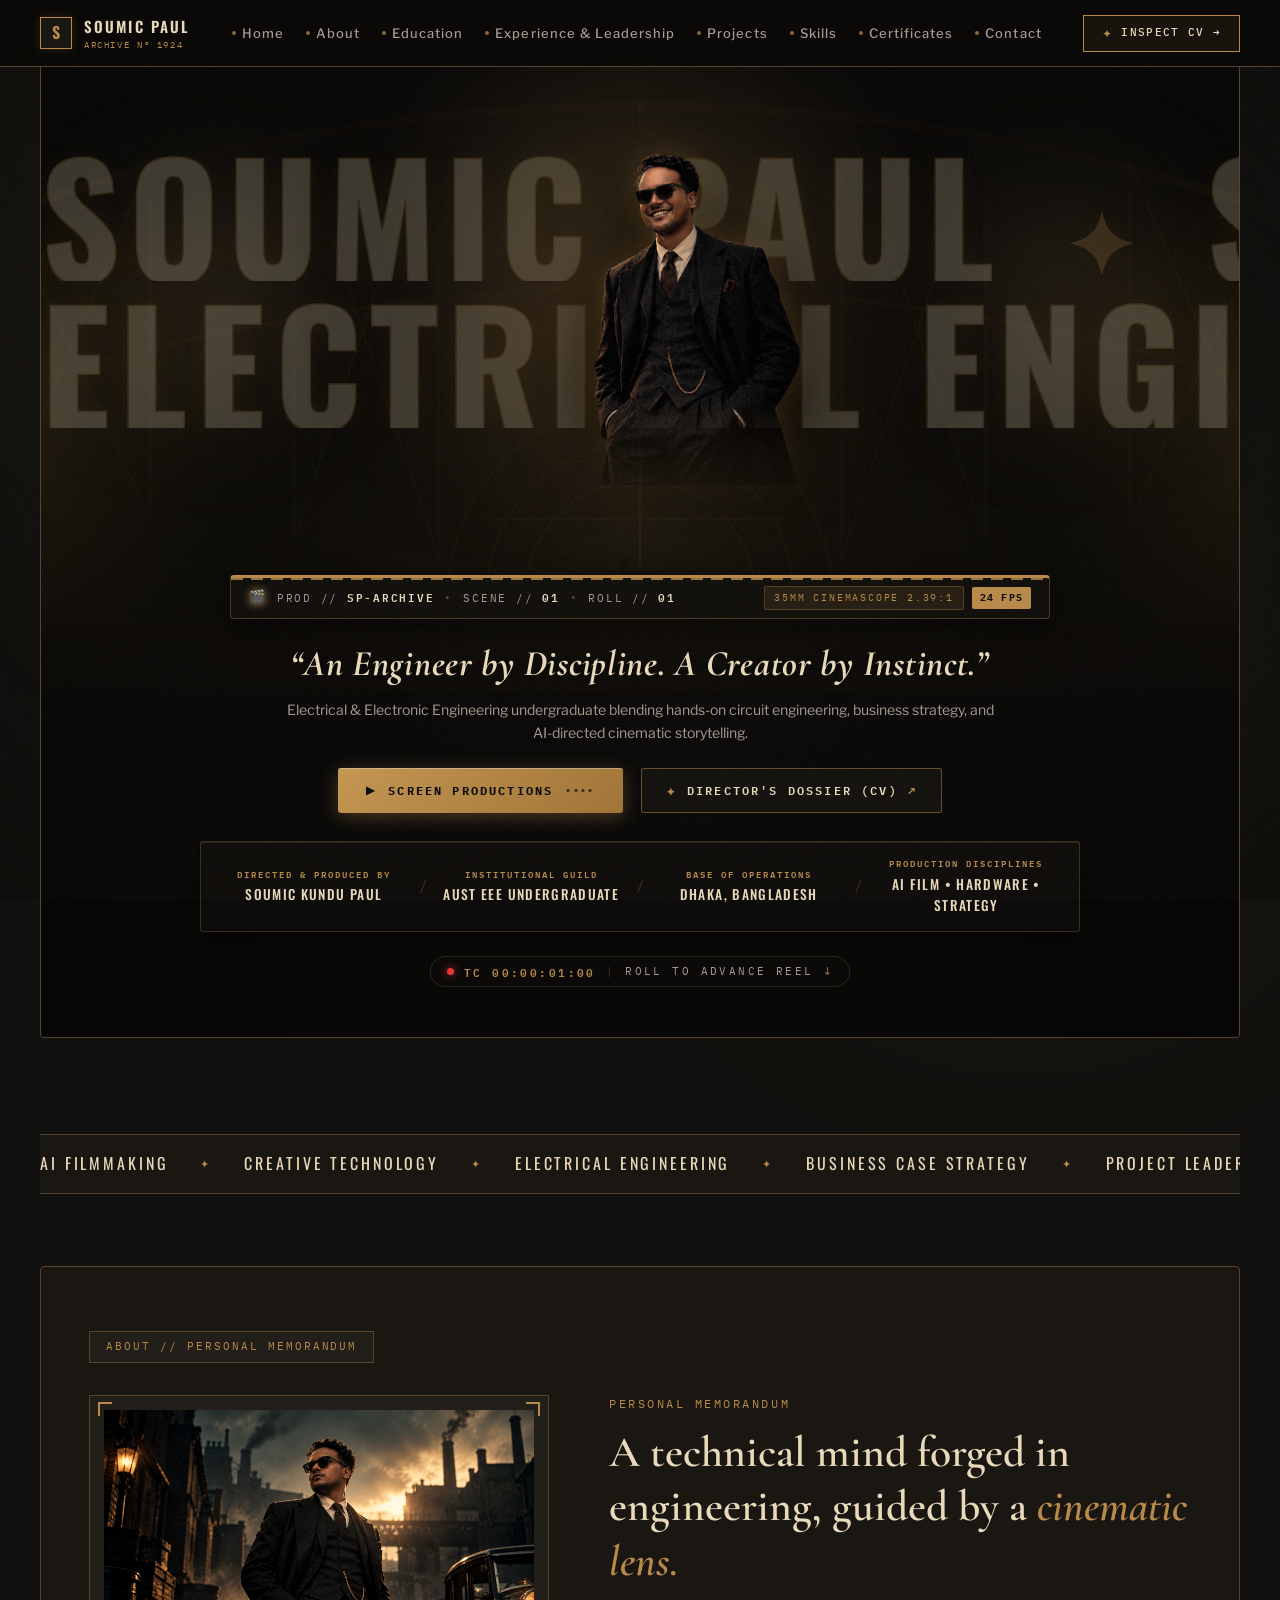
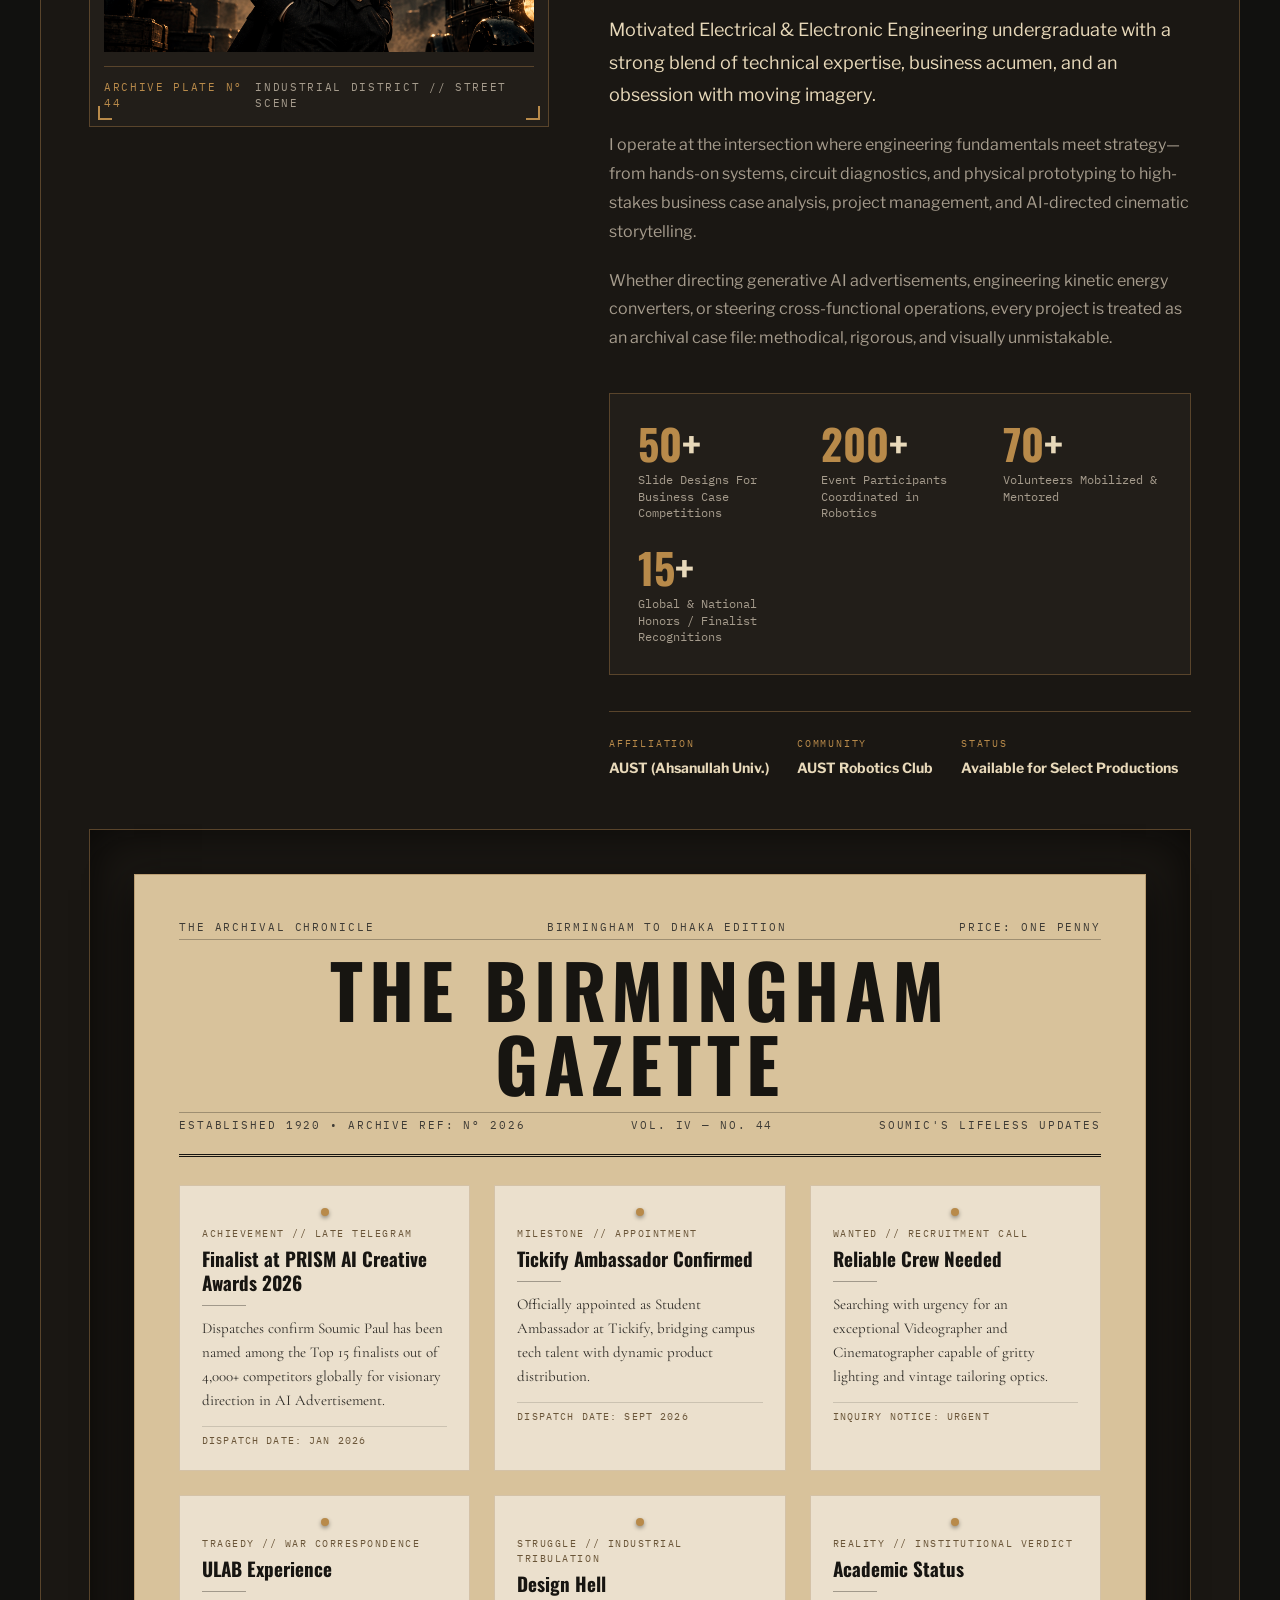
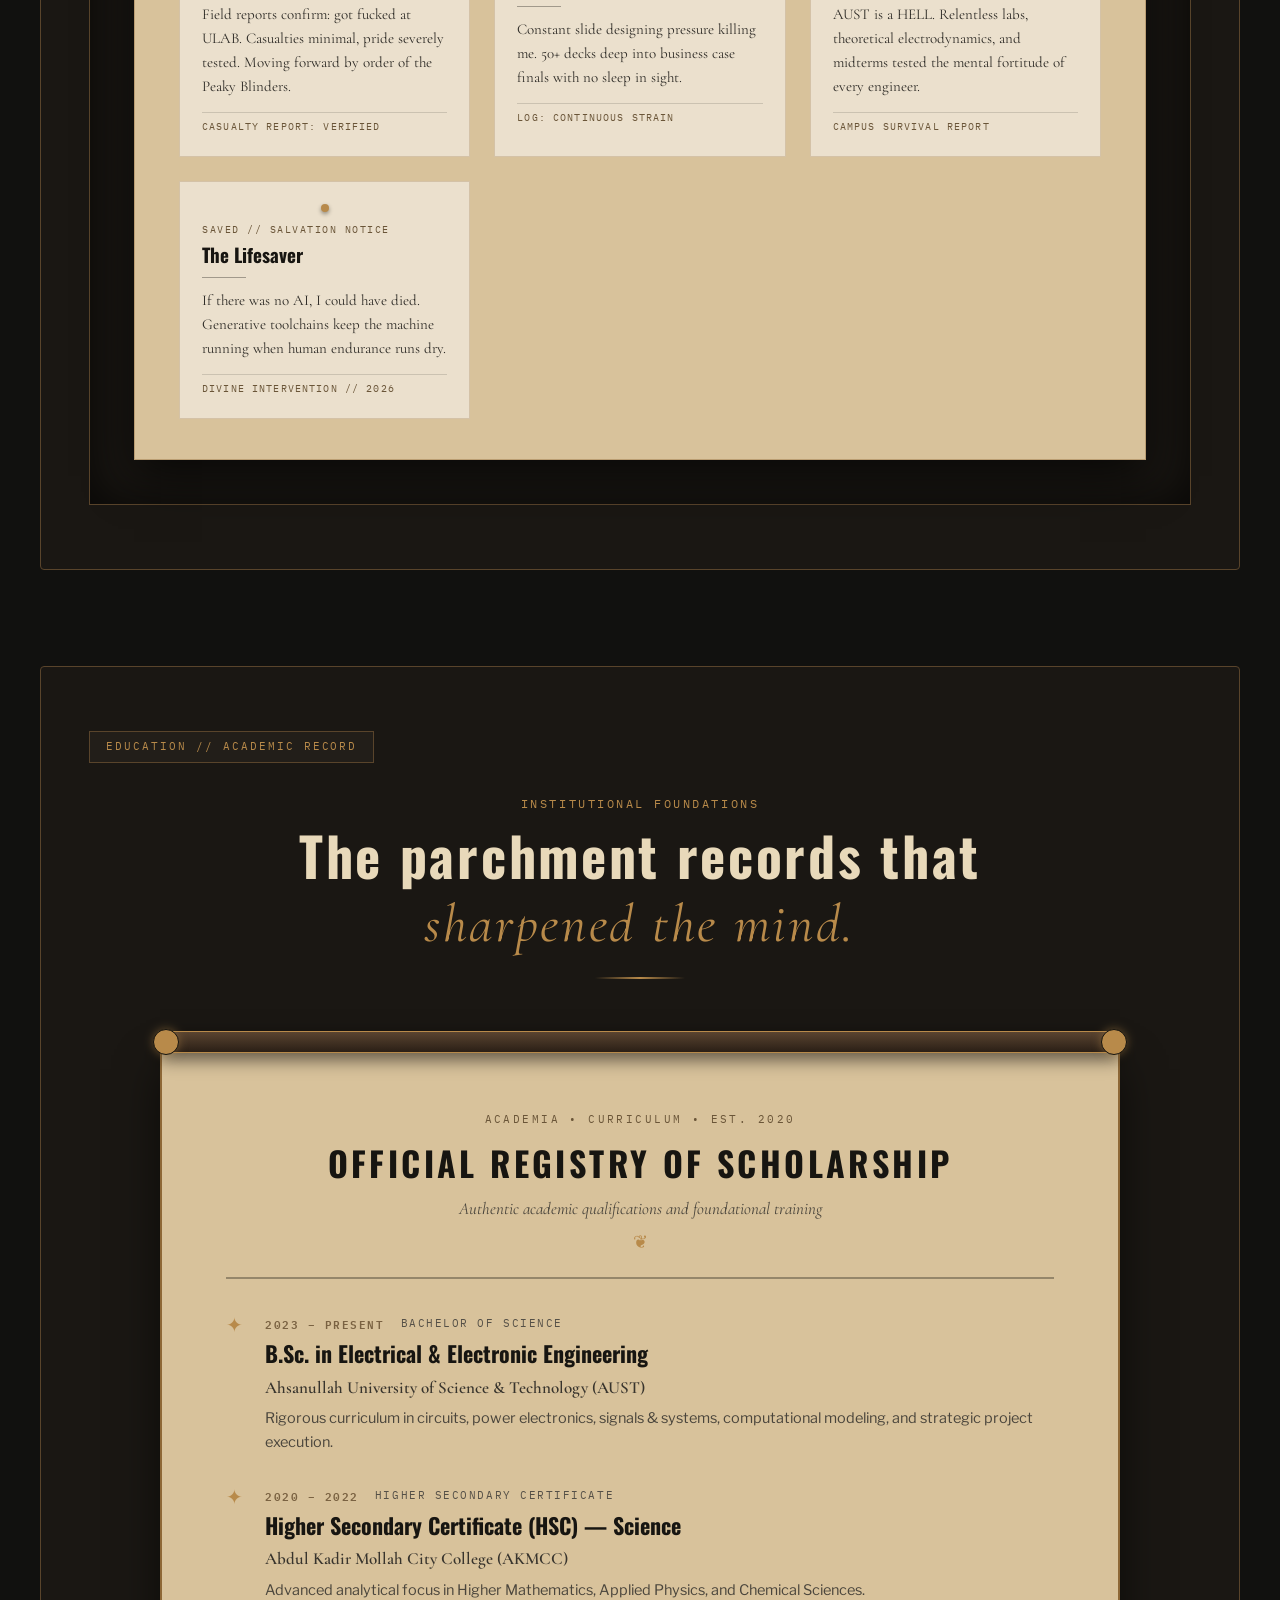
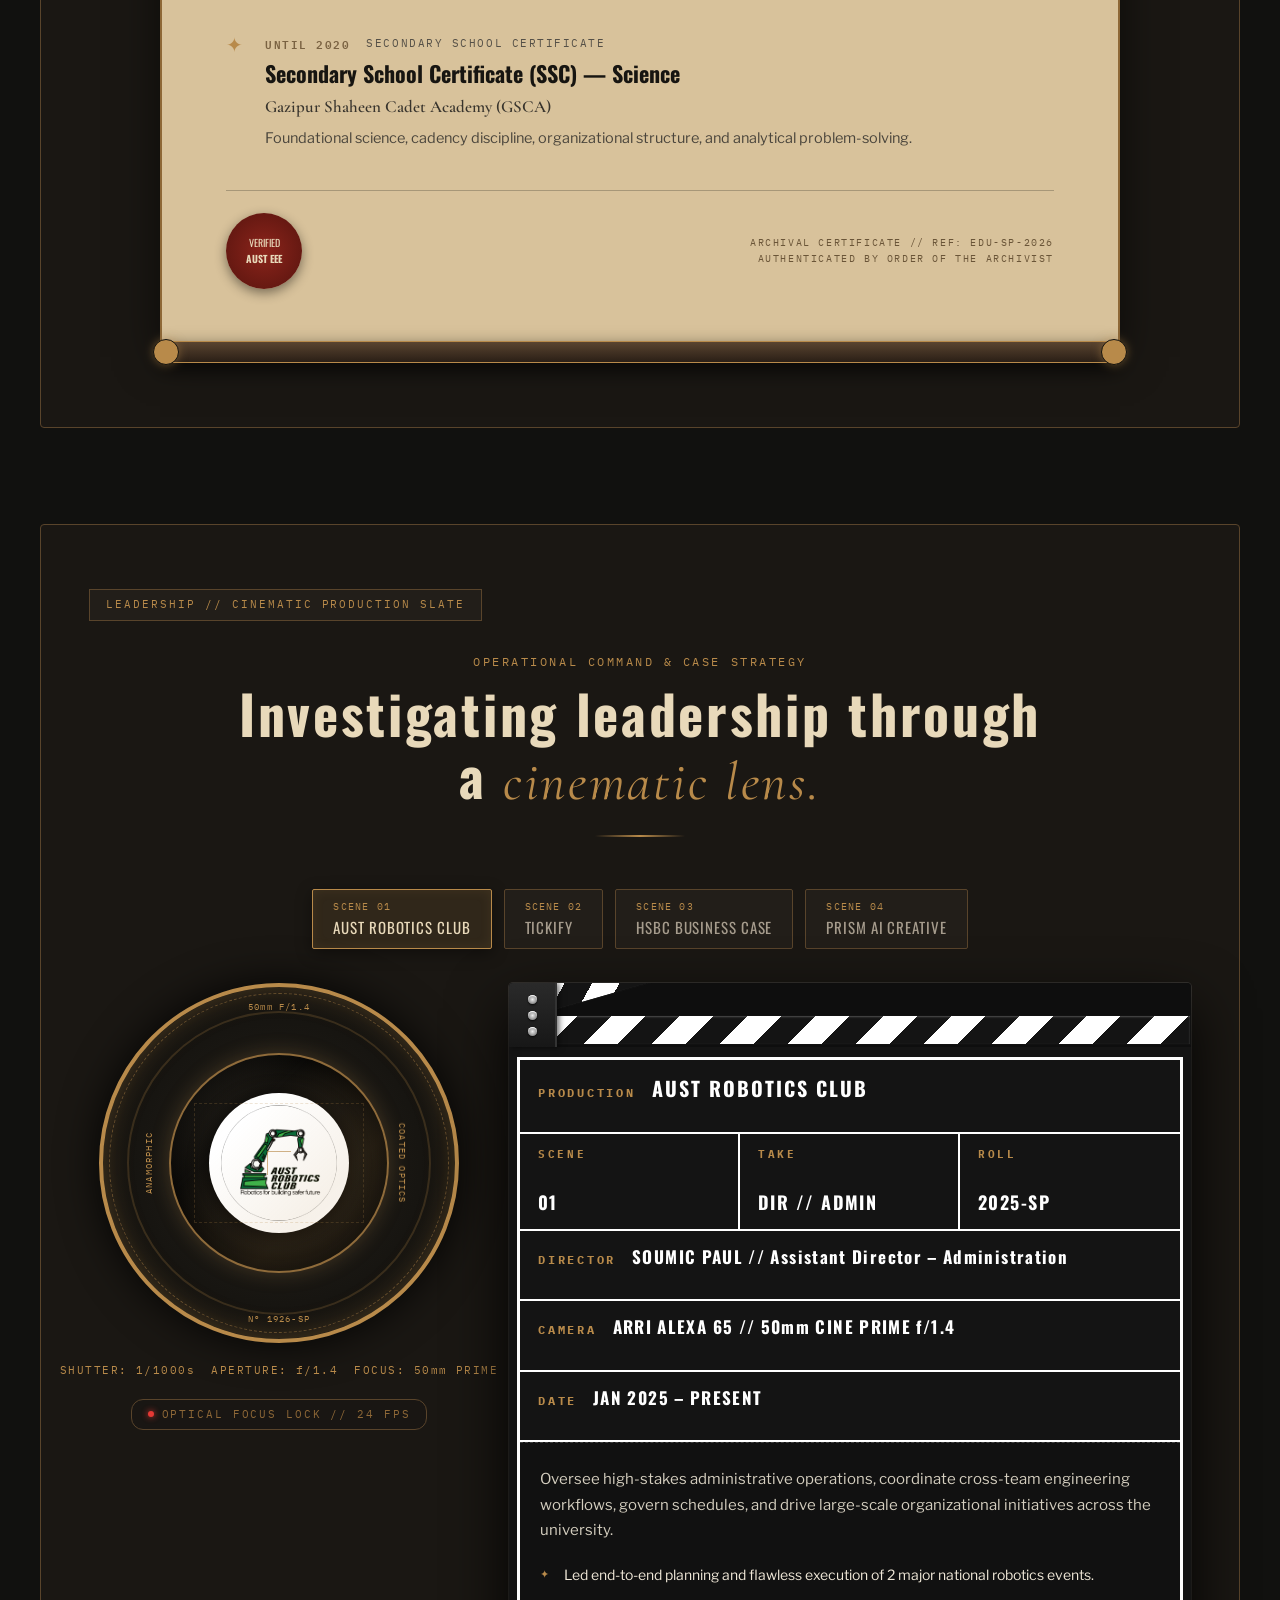
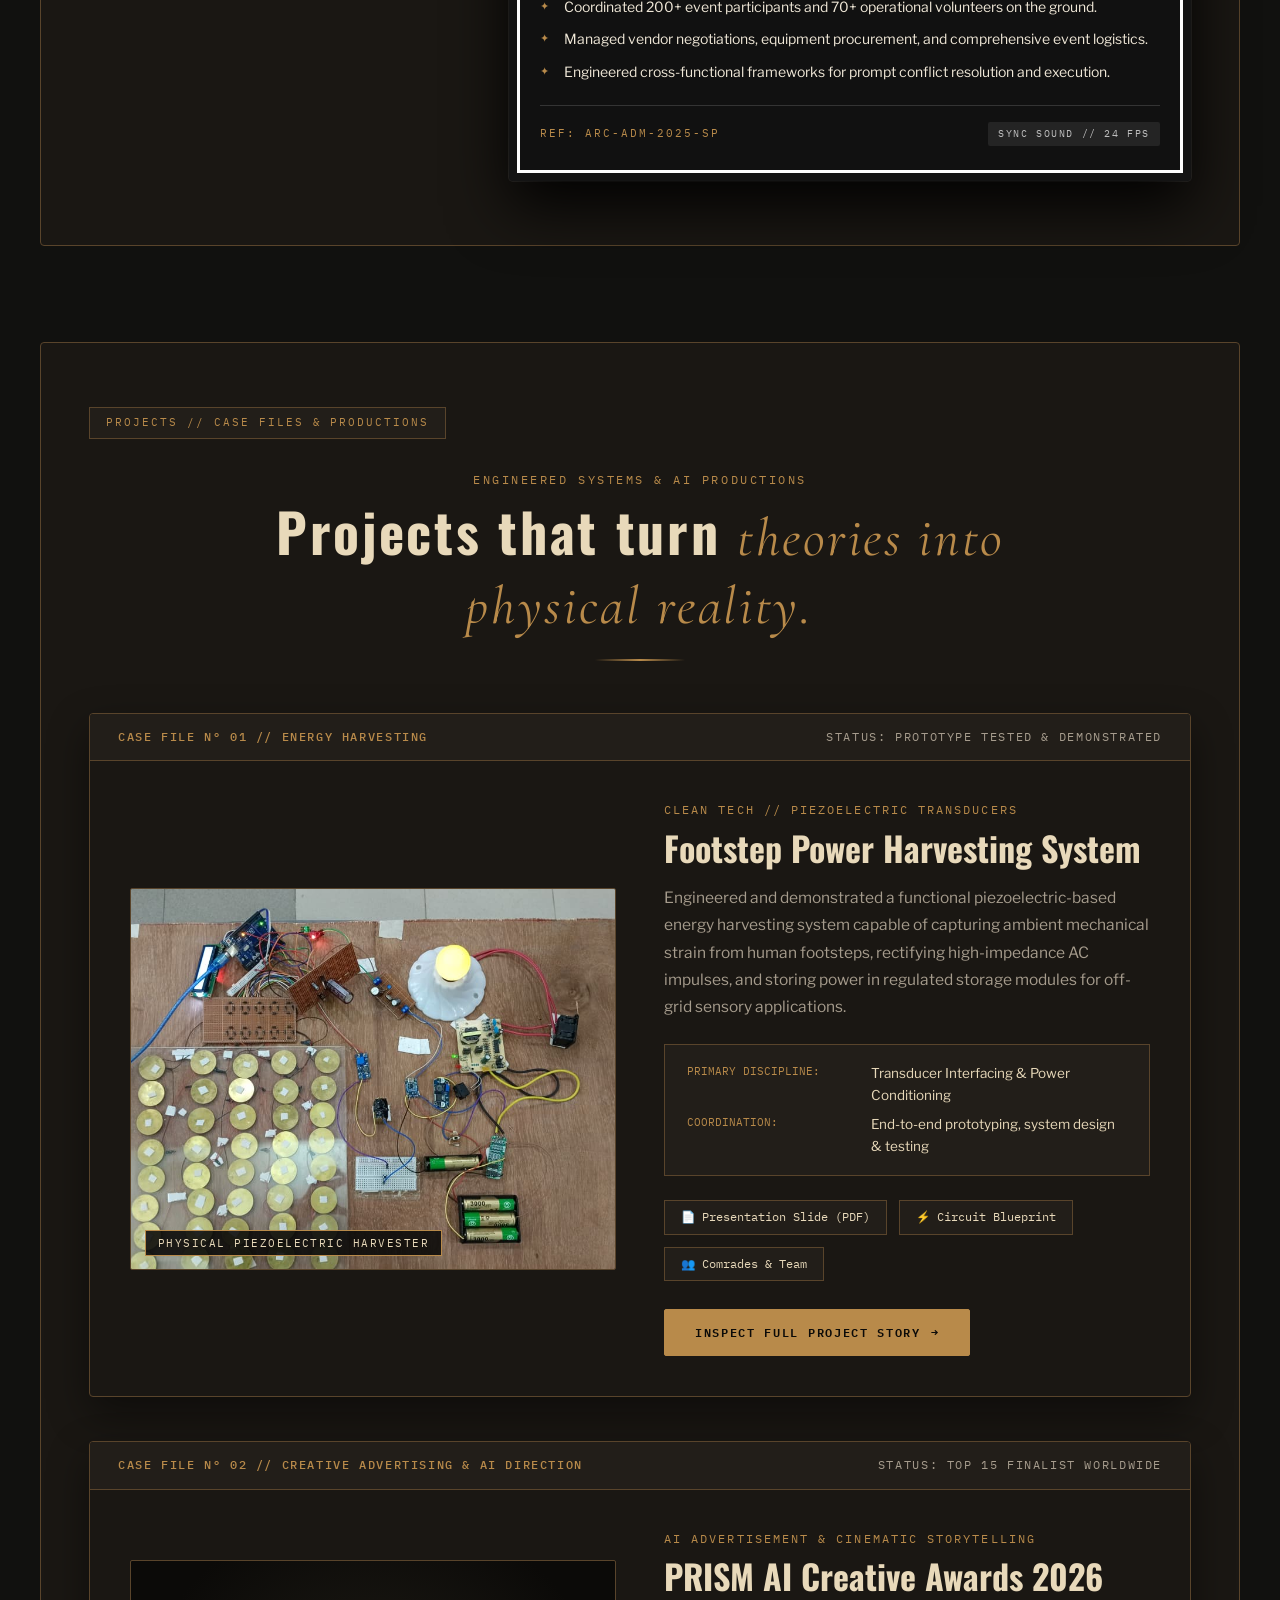
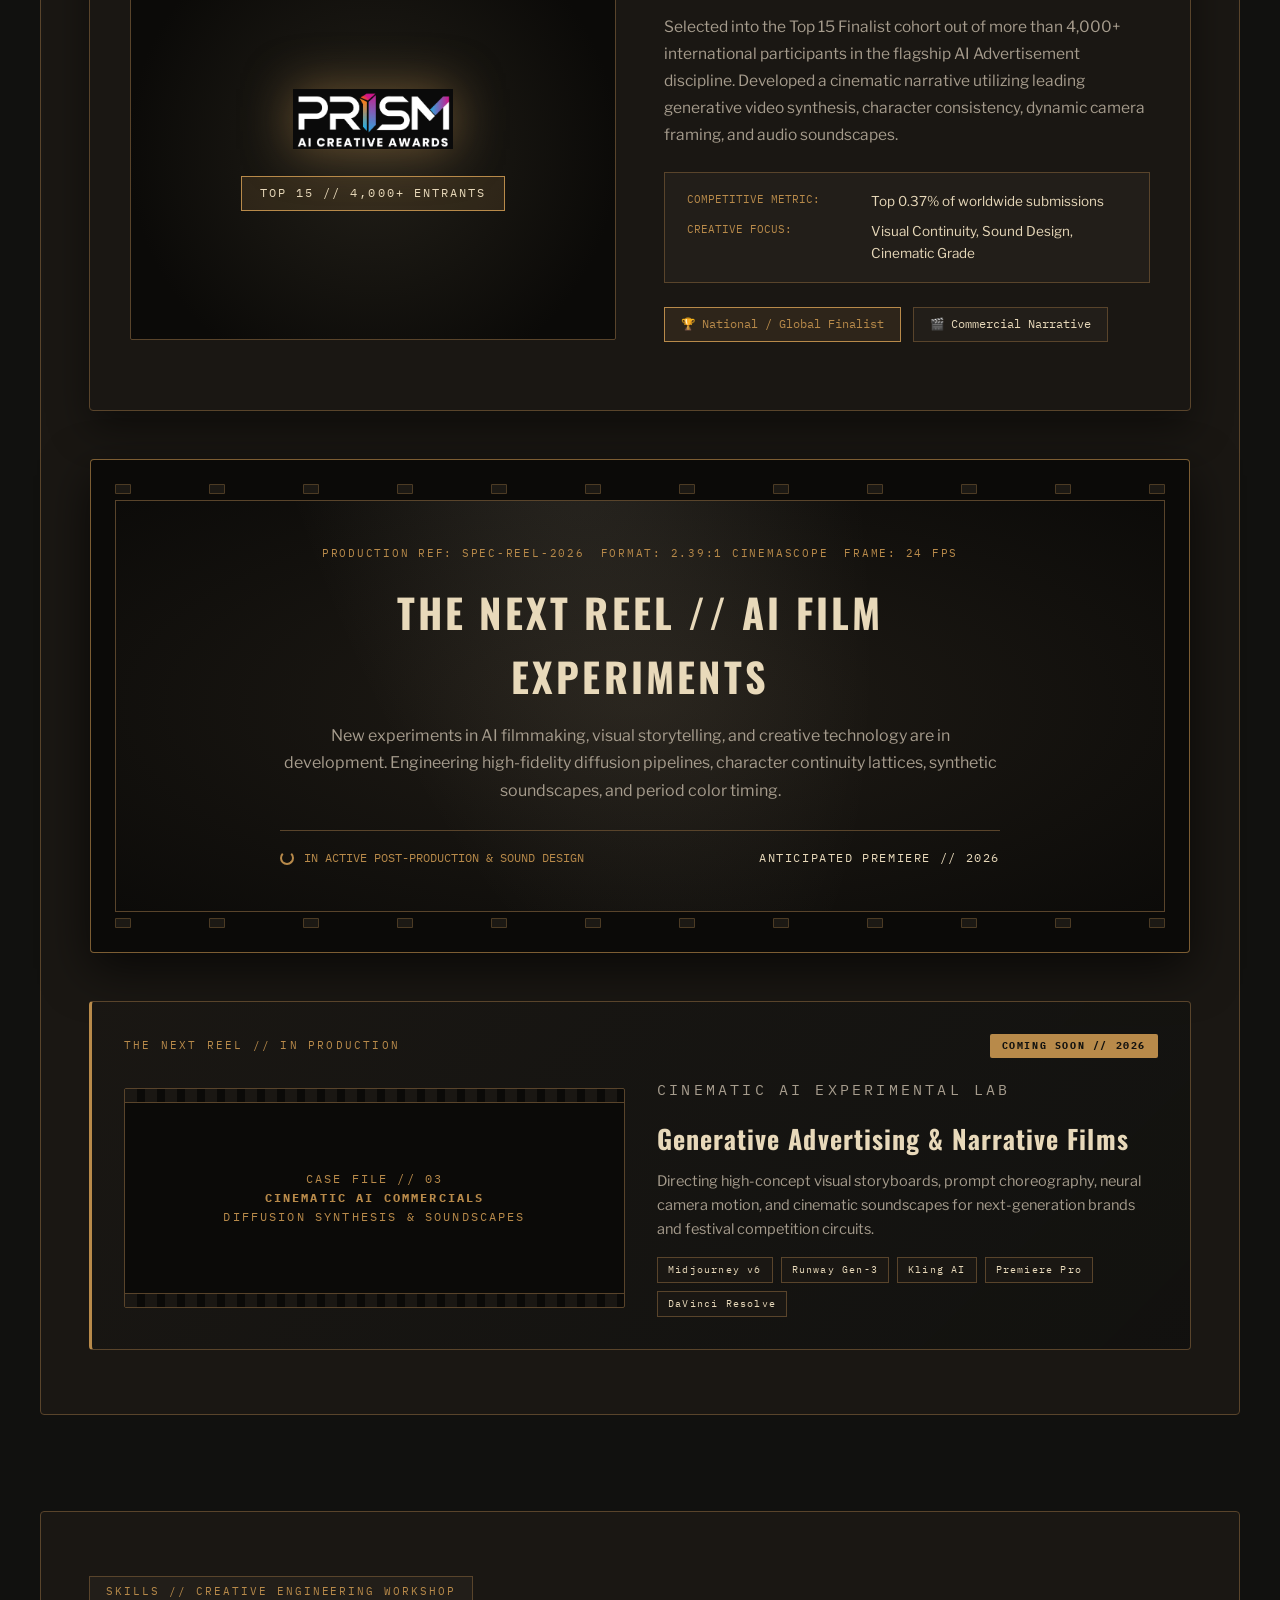
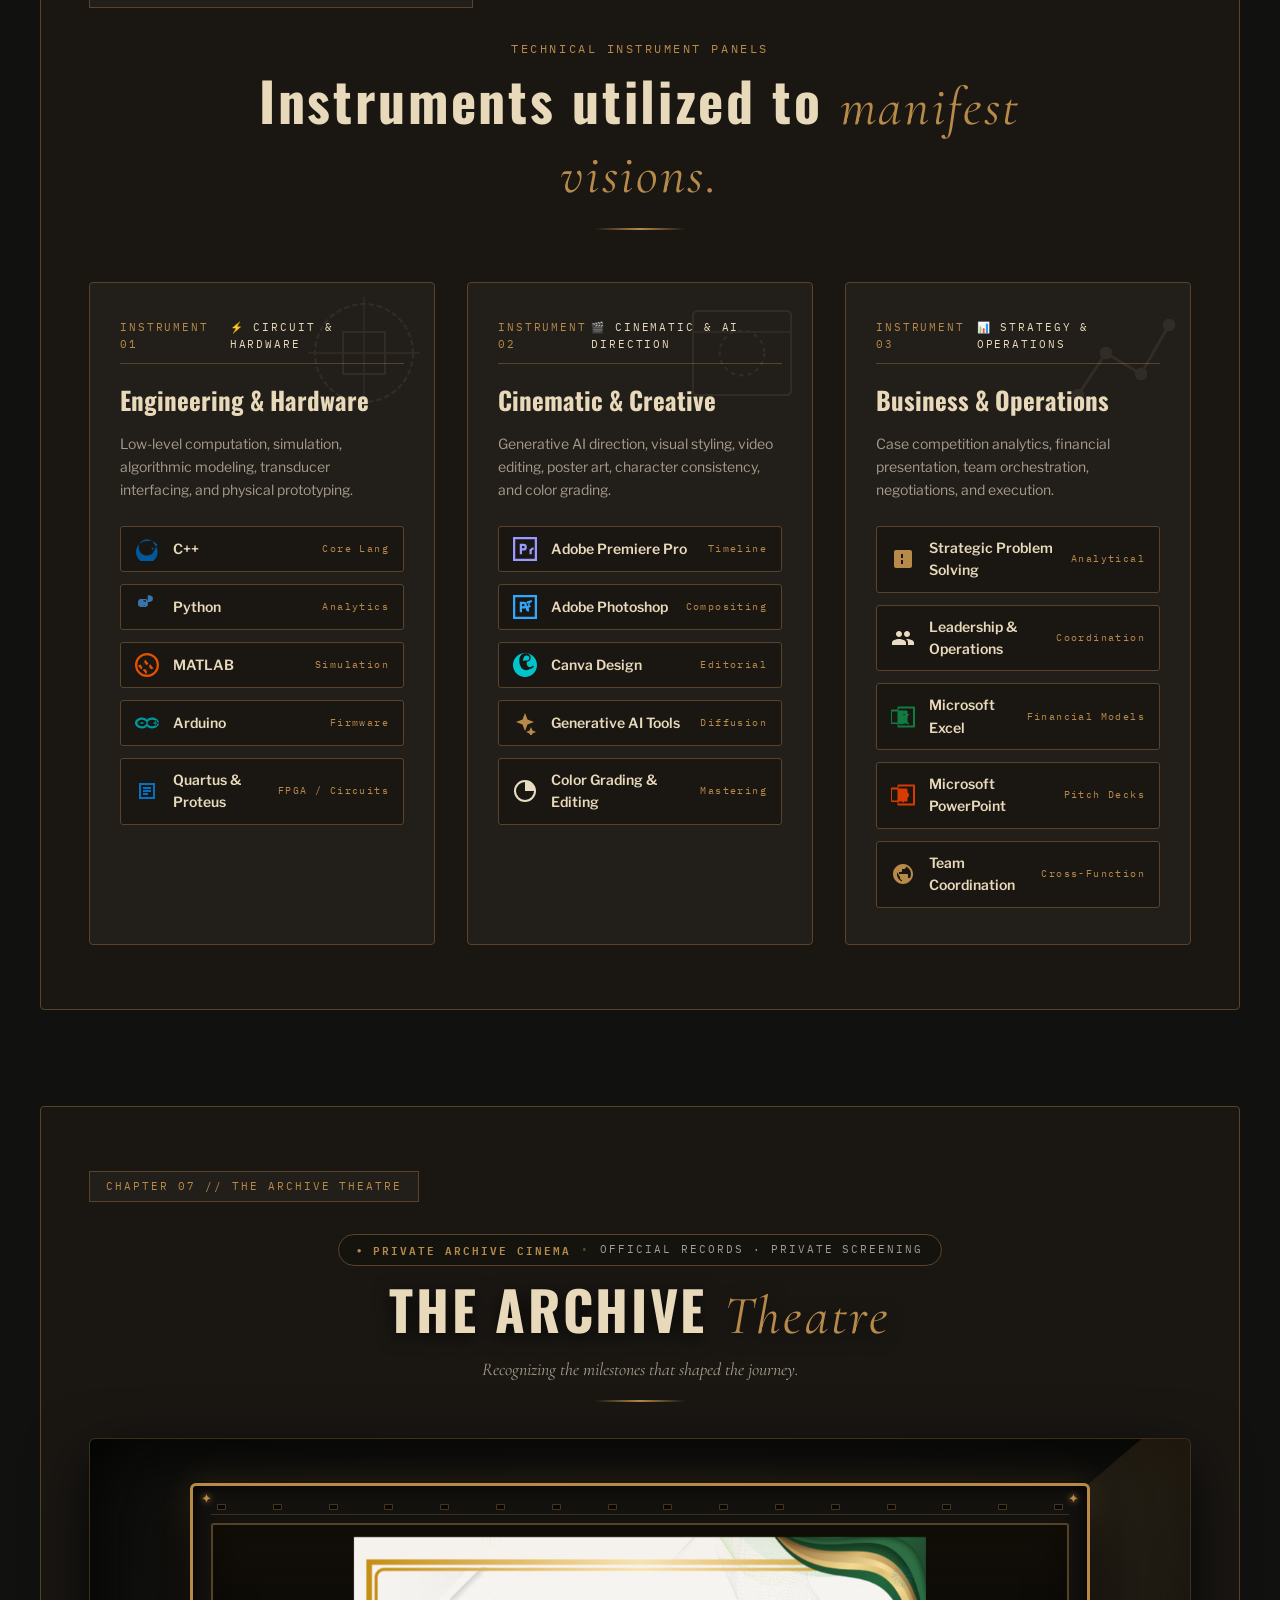
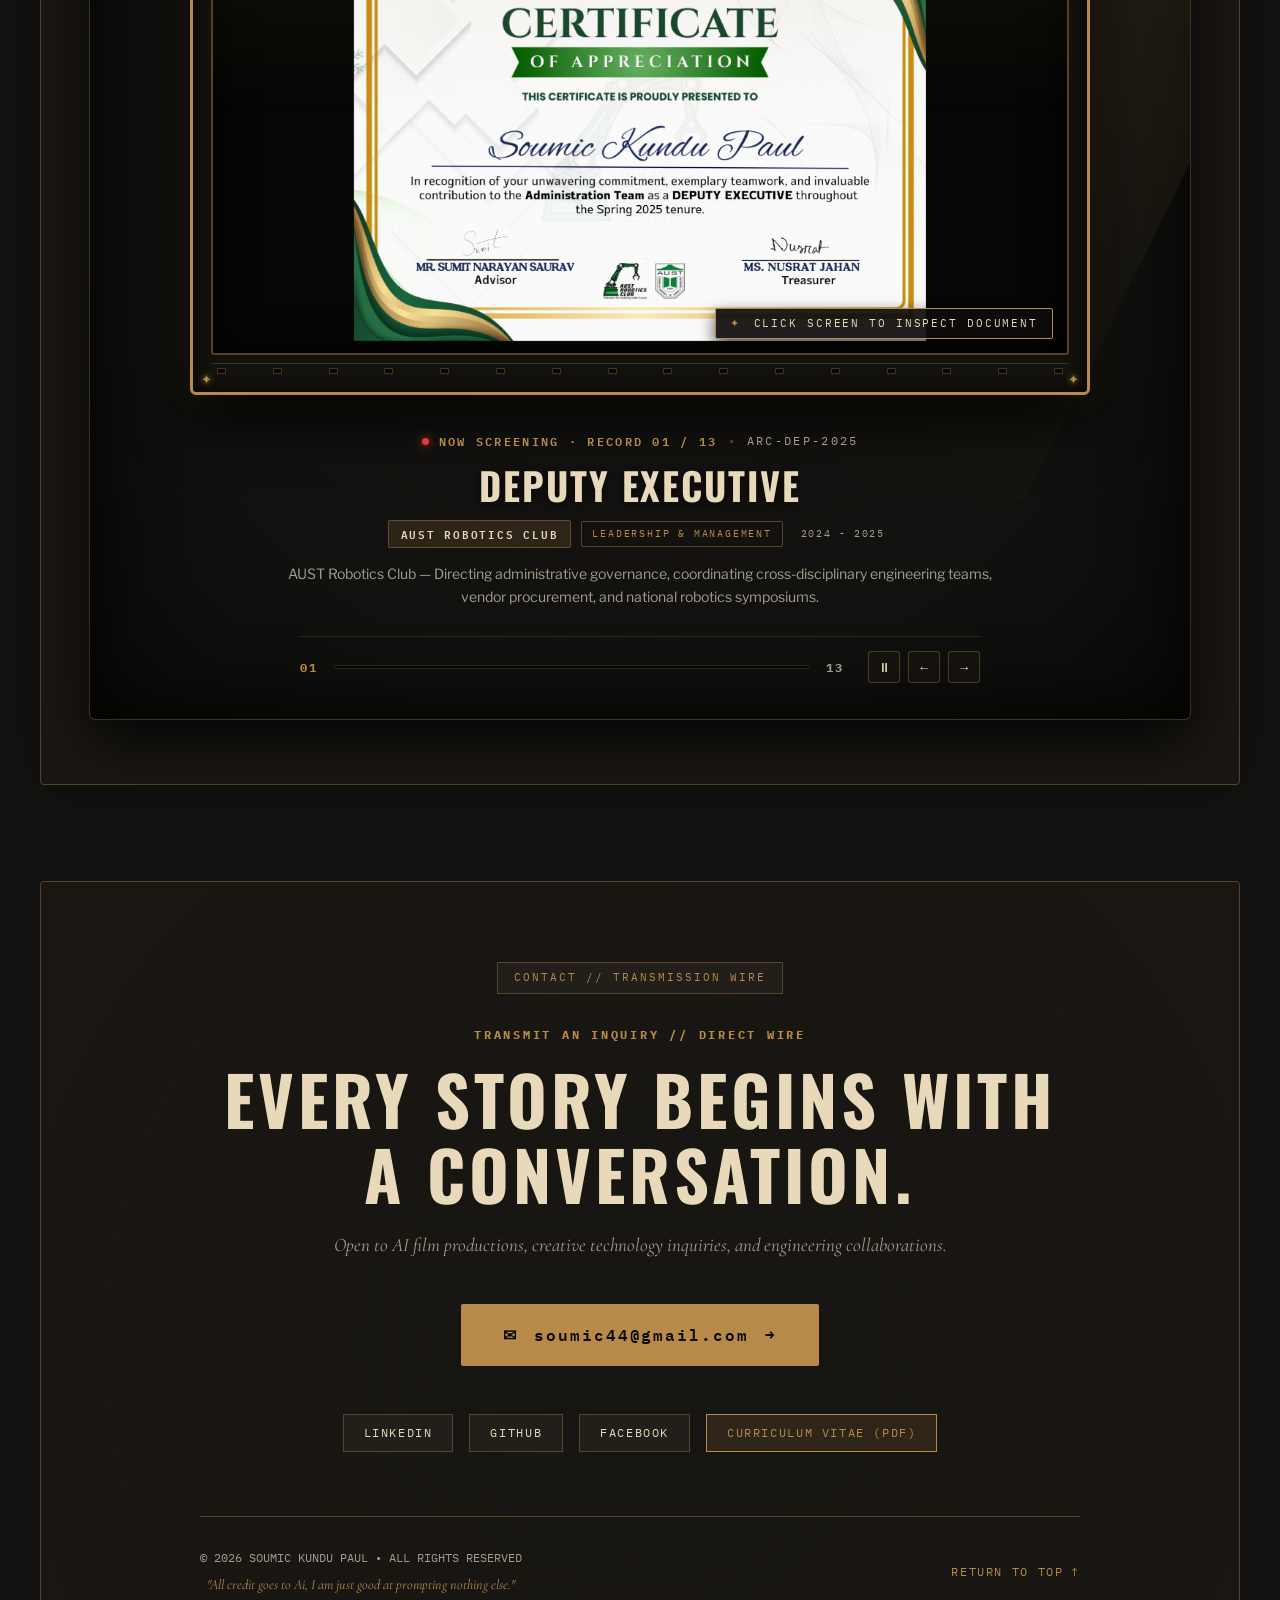
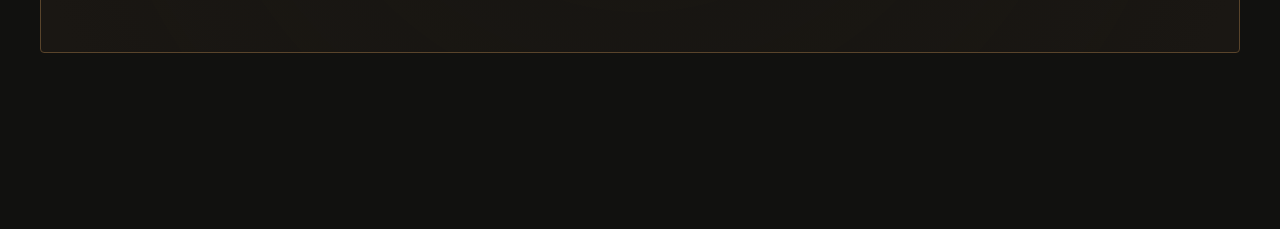
==== commit e5c0b71e: "Remove top docket header, fix duplicate stats, style leadership as cinema clapperboard slate with ge" ====
--- a/index.html
+++ b/index.html
@@ -91,14 +91,6 @@
       </div>
 
       <div class="poster-hero-container">
-        <!-- TOP DOCKET TAG -->
-        <div class="poster-archival-header">
-          <span class="docket-tag">PROD // SOUMIC PAUL CREATIVE ARCHIVE</span>
-          <span class="docket-sep">•</span>
-          <span class="docket-tag">DIRECT WIRE REF: SP-2026</span>
-          <span class="docket-sep">•</span>
-          <span class="docket-tag">BIRMINGHAM TO DHAKA</span>
-        </div>
 
         <!-- CENTERED CINEMATIC FOREGROUND PORTRAIT (SP_HERO) WITH NATURAL GRADIENT DISSOLVE -->
         <div class="hero-center-portrait-wrap">
@@ -251,7 +243,7 @@
 
           <!-- PROVEN RECORD COUNTERS -->
                     <!-- PROVEN RECORD COUNTERS (RESTORED NUMERICAL VALUES) -->
-          <div class="archival-stats" id="about-stats">
+                    <div class="archival-stats" id="about-stats">
             <div class="stat-card">
               <div class="stat-number"><span class="stat-num count-up" data-target="50">50</span><span class="plus">+</span></div>
               <div class="stat-label">Slide Designs For Business Case Competitions</div>
@@ -267,16 +259,6 @@
             <div class="stat-card">
               <div class="stat-number"><span class="stat-num count-up" data-target="15">15</span><span class="plus">+</span></div>
               <div class="stat-label">Global &amp; National Honors / Finalist Recognitions</div>
-            </div>
-          </div>
-        </div>
-            <div class="stat-card">
-              <div class="stat-number"><span class="count-up" data-target="200">0</span><span class="plus">+</span></div>
-              <div class="stat-label">Event Participants Coordinated in Robotics</div>
-            </div>
-            <div class="stat-card">
-              <div class="stat-number"><span class="count-up" data-target="70">0</span><span class="plus">+</span></div>
-              <div class="stat-label">Volunteers Mobilized &amp; Mentored</div>
             </div>
           </div>
 
@@ -486,7 +468,7 @@
     </section>
 
 <section class="archive-chapter experience-chapter" id="leadership">
-      <div class="chapter-badge">LEADERSHIP // OPERATIONS &amp; COMMISSIONS</div>
+      <div class="chapter-badge">LEADERSHIP // CINEMATIC PRODUCTION SLATE</div>
 
       <div class="section-heading-centered">
         <p class="section-kicker">OPERATIONAL COMMAND &amp; CASE STRATEGY</p>
@@ -494,84 +476,166 @@
         <div class="brass-rule"></div>
       </div>
 
-      <div class="lens-investigation-layout">
-        <!-- THE CAMERA LENS VIEWING MECHANISM -->
-        <div class="lens-viewfinder-column">
-          <div class="cine-lens-barrel" id="cineLensBarrel">
-            <!-- REVOLVING OUTER BEZEL -->
-            <div class="lens-outer-bezel">
-              <span class="bezel-mark mark-top">50mm F/1.4</span>
-              <span class="bezel-mark mark-right">COATED OPTICS</span>
-              <span class="bezel-mark mark-bottom">N° 1926-SP</span>
-              <span class="bezel-mark mark-left">ANAMORPHIC</span>
-            </div>
-
-            <!-- FIXED HIGH-CONTRAST OPTICAL VIEWING DISC -->
-            <div class="lens-sight-glass">
-              <div class="glass-glare"></div>
-              <div class="viewfinder-grid-lines">
-                <span class="v-crosshair"></span>
-              </div>
-              <!-- AUST_RC_clean.png has transparent background with crisp ivory text & green robot -->
-              <img src="assets/AUST_RC_clean.png" alt="AUST Robotics Club Emblem" class="lens-subject-img" id="lensSubjectImg" />
-            </div>
-
-            <div class="lens-readouts-bar">
-              <span id="lensShutterSpec">SHUTTER: 1/1000s</span>
-              <span id="lensApertureSpec">APERTURE: f/1.4</span>
-              <span id="lensFocalSpec">FOCUS: 50mm PRIME</span>
-            </div>
-          </div>
-        </div>
-
-        <!-- DOSSIER & RECORD SELECTION COLUMN -->
-        <div class="lens-dossier-column">
-          <!-- SELECTOR TABS -->
-          <div class="lens-record-tabs" role="tablist" aria-label="Select leadership case file">
-            <button class="lens-tab active" role="tab" aria-selected="true" data-index="0">
-              <span class="tab-code">REC // 01</span>
-              <span class="tab-label">AUST ROBOTICS CLUB</span>
-            </button>
-            <button class="lens-tab" role="tab" aria-selected="false" data-index="1">
-              <span class="tab-code">REC // 02</span>
-              <span class="tab-label">TICKIFY AMBASSADOR</span>
-            </button>
-            <button class="lens-tab" role="tab" aria-selected="false" data-index="2">
-              <span class="tab-code">REC // 03</span>
-              <span class="tab-label">HSBC BUSINESS CASE</span>
-            </button>
-            <button class="lens-tab" role="tab" aria-selected="false" data-index="3">
-              <span class="tab-code">REC // 04</span>
-              <span class="tab-label">PRISM AI CREATIVE</span>
-            </button>
-          </div>
-
-          <!-- ACTIVE DOSSIER RECORD DISPLAY -->
-          <div class="lens-active-dossier" id="lensActiveDossier">
-            <div class="dossier-card-masthead">
-              <span class="dossier-index-mark">REC // 01</span>
-              <span class="dossier-stamp-seal">OFFICIAL DISPATCH RECORD</span>
-            </div>
-            <div class="dossier-lead-row">
-              <div>
-                <p class="dossier-org-name">AUST ROBOTICS CLUB</p>
-                <h3 class="dossier-position-title">Assistant Director – Administration</h3>
-              </div>
-              <span class="dossier-tenure-badge">JAN 2025 – PRESENT</span>
-            </div>
-            <p class="dossier-body-narrative">
-              Oversee high-stakes administrative operations, coordinate cross-team engineering workflows, govern schedules, and drive large-scale organizational initiatives across the university.
-            </p>
-            <ul class="dossier-verified-points">
-              <li>Led end-to-end planning and flawless execution of 2 major national robotics events.</li>
-              <li>Coordinated 200+ event participants and 70+ operational volunteers on the ground.</li>
-              <li>Managed vendor negotiations, equipment procurement, and comprehensive event logistics.</li>
-              <li>Engineered cross-functional frameworks for prompt conflict resolution and execution.</li>
-            </ul>
-            <div class="dossier-action-bar">
-              <span class="dossier-citation-code">REF: ARC-ADM-2025-SP</span>
-            </div>
-          </div>
+      <!-- CINEMA CLAPPERBOARD & CAMERA LENS STAGE (STYLE OF IMAGE 3) -->
+      <div class="clapper-production-stage">
+        
+        <!-- SCENE SELECTOR TABS -->
+        <div class="clapper-scene-nav" role="tablist" aria-label="Select leadership production scene">
+          <button class="clapper-scene-tab active" role="tab" aria-selected="true" data-index="0">
+            <span class="scene-tab-tag">SCENE 01</span>
+            <span class="scene-tab-title">AUST ROBOTICS CLUB</span>
+          </button>
+          <button class="clapper-scene-tab" role="tab" aria-selected="false" data-index="1">
+            <span class="scene-tab-tag">SCENE 02</span>
+            <span class="scene-tab-title">TICKIFY</span>
+          </button>
+          <button class="clapper-scene-tab" role="tab" aria-selected="false" data-index="2">
+            <span class="scene-tab-tag">SCENE 03</span>
+            <span class="scene-tab-title">HSBC BUSINESS CASE</span>
+          </button>
+          <button class="clapper-scene-tab" role="tab" aria-selected="false" data-index="3">
+            <span class="scene-tab-tag">SCENE 04</span>
+            <span class="scene-tab-title">PRISM AI CREATIVE</span>
+          </button>
+        </div>
+
+        <div class="clapper-experience-grid">
+          
+          <!-- LEFT: CINEMATIC CAMERA LENS VIEWING MECHANISM (GENUINE LOGOS, NO COLOR BLENDING) -->
+          <div class="lens-viewfinder-column">
+            <div class="cine-lens-barrel" id="cineLensBarrel" title="50mm Cine Prime Lens // Click to Rack Focus">
+              <!-- ENGRAVED ROTATING FOCUS BEZEL -->
+              <div class="lens-outer-bezel" id="lensOuterBezel">
+                <span class="bezel-mark mark-top">50mm F/1.4</span>
+                <span class="bezel-mark mark-right">COATED OPTICS</span>
+                <span class="bezel-mark mark-bottom">N° 1926-SP</span>
+                <span class="bezel-mark mark-left">ANAMORPHIC</span>
+              </div>
+
+              <!-- APERTURE IRIS BLADES RING -->
+              <div class="lens-iris-ring" id="lensIrisRing"></div>
+
+              <!-- OPTICAL SIGHT GLASS (CRISP, HIGH CONTRAST, ZERO COLOR BLENDING) -->
+              <div class="lens-sight-glass" id="lensSightGlass">
+                <div class="lens-glass-reflection"></div>
+                <div class="lens-reticle-overlay">
+                  <span class="reticle-crosshair"></span>
+                  <div class="reticle-frame-box"></div>
+                  <span class="reticle-rec-dot"></span>
+                </div>
+                
+                <!-- ANAMORPHIC BLUE/GOLD FLARE SWEEP -->
+                <div class="lens-anamorphic-streak" id="lensAnamorphicStreak"></div>
+
+                <!-- GENUINE LOGO STAGE (NO COLOR BLENDING) -->
+                <div class="lens-subject-frame" id="lensSubjectFrame">
+                  <img src="assets/AUST_RC.png" alt="AUST Robotics Club Official Insignia" class="lens-subject-img logo-aust-rc" id="lensSubjectImg" />
+                </div>
+              </div>
+
+              <!-- TECHNICAL OPTICAL TELEMETRY READOUTS -->
+              <div class="lens-readouts-bar">
+                <span id="lensShutterSpec">SHUTTER: 1/1000s</span>
+                <span id="lensApertureSpec">APERTURE: f/1.4</span>
+                <span id="lensFocalSpec">FOCUS: 50mm PRIME</span>
+              </div>
+            </div>
+            
+            <div class="lens-instruction-pill">
+              <span class="rec-pulse-dot"></span> OPTICAL FOCUS LOCK // 24 FPS
+            </div>
+          </div>
+
+          <!-- RIGHT: THE AUTHENTIC HOLLYWOOD FILM CLAPPERBOARD SLATE (MATCHING IMAGE 3) -->
+          <div class="clapper-slate-column">
+            <div class="film-clapperboard" id="filmClapperboard">
+              
+              <!-- TOP HINGED CLAPPER STICKS ASSEMBLY -->
+              <div class="clapper-sticks-assembly" id="clapperSticksAssembly" title="Click to clap the slate!">
+                <!-- LEFT METAL HINGE BRACKET WITH 3 RIVETS -->
+                <div class="clapper-hinge-bracket">
+                  <span class="hinge-rivet rivet-1"></span>
+                  <span class="hinge-rivet rivet-2"></span>
+                  <span class="hinge-rivet rivet-3"></span>
+                </div>
+
+                <!-- TOP CLAPPER STICK (TILTS & SNAPS DOWN) -->
+                <div class="clapper-arm clapper-arm-top" id="clapperArmTop">
+                  <div class="clapper-zebra-stripes"></div>
+                </div>
+
+                <!-- LOWER FIXED CLAPPER STICK -->
+                <div class="clapper-arm clapper-arm-bottom">
+                  <div class="clapper-zebra-stripes"></div>
+                </div>
+              </div>
+
+              <!-- SLATE BOARD (MATTE BLACK SLATE WITH CRISP WHITE GRIDS - EXACTLY LIKE IMAGE 3) -->
+              <div class="clapper-slate-body">
+                
+                <!-- PRODUCTION HEADER ROW -->
+                <div class="slate-grid-row slate-row-production">
+                  <div class="slate-label">PRODUCTION</div>
+                  <div class="slate-value slate-val-prod" id="slateValProd">AUST ROBOTICS CLUB</div>
+                </div>
+
+                <!-- 3-COLUMN ROW: SCENE | TAKE | ROLL -->
+                <div class="slate-grid-row slate-row-trio">
+                  <div class="slate-cell slate-cell-scene">
+                    <div class="slate-label">SCENE</div>
+                    <div class="slate-value" id="slateValScene">01</div>
+                  </div>
+                  <div class="slate-cell slate-cell-take">
+                    <div class="slate-label">TAKE</div>
+                    <div class="slate-value" id="slateValTake">DIR // ADMIN</div>
+                  </div>
+                  <div class="slate-cell slate-cell-roll">
+                    <div class="slate-label">ROLL</div>
+                    <div class="slate-value" id="slateValRoll">2025-SP</div>
+                  </div>
+                </div>
+
+                <!-- DIRECTOR ROW -->
+                <div class="slate-grid-row slate-row-director">
+                  <div class="slate-label">DIRECTOR</div>
+                  <div class="slate-value" id="slateValDirector">SOUMIC PAUL // Assistant Director – Administration</div>
+                </div>
+
+                <!-- CAMERA ROW -->
+                <div class="slate-grid-row slate-row-camera">
+                  <div class="slate-label">CAMERA</div>
+                  <div class="slate-value" id="slateValCamera">ARRI ALEXA 65 // 50mm CINE PRIME f/1.4</div>
+                </div>
+
+                <!-- DATE ROW -->
+                <div class="slate-grid-row slate-row-date">
+                  <div class="slate-label">DATE</div>
+                  <div class="slate-value" id="slateValDate">JAN 2025 – PRESENT</div>
+                </div>
+
+                <!-- EXECUTIVE DOSSIER NARRATIVE & VERIFIED POINTS SECTION -->
+                <div class="slate-dossier-narrative" id="slateDossierNarrative">
+                  <p class="slate-narrative-text" id="slateNarrativeText">
+                    Oversee high-stakes administrative operations, coordinate cross-team engineering workflows, govern schedules, and drive large-scale organizational initiatives across the university.
+                  </p>
+
+                  <ul class="slate-verified-points" id="slateVerifiedPoints">
+                    <li>Led end-to-end planning and flawless execution of 2 major national robotics events.</li>
+                    <li>Coordinated 200+ event participants and 70+ operational volunteers on the ground.</li>
+                    <li>Managed vendor negotiations, equipment procurement, and comprehensive event logistics.</li>
+                    <li>Engineered cross-functional frameworks for prompt conflict resolution and execution.</li>
+                  </ul>
+
+                  <div class="slate-meta-footer">
+                    <span class="slate-dispatch-citation" id="slateCitation">REF: ARC-ADM-2025-SP</span>
+                    <span class="slate-sync-badge">SYNC SOUND // 24 FPS</span>
+                  </div>
+                </div>
+
+              </div>
+            </div>
+          </div>
+
         </div>
       </div>
     </section>
--- a/styles.css
+++ b/styles.css
@@ -1510,9 +1510,77 @@
   align-items: center;
 }
 
+/* =========================================================
+   CHAPTER 04: LEADERSHIP — HOLLYWOOD FILM CLAPPERBOARD SLATE
+   Matched precisely to Image 3 reference with cine lens viewfinder
+   ========================================================= */
+
+.clapper-production-stage {
+  max-width: 1280px;
+  margin: 0 auto;
+  width: 100%;
+}
+
+/* SCENE SELECTOR TABS */
+.clapper-scene-nav {
+  display: flex;
+  flex-wrap: wrap;
+  gap: 12px;
+  margin-bottom: 34px;
+  justify-content: center;
+}
+
+.clapper-scene-tab {
+  display: flex;
+  flex-direction: column;
+  padding: 10px 20px;
+  background: var(--color-surface-elevated);
+  border: 1px solid var(--color-border);
+  color: var(--color-muted-ash);
+  cursor: pointer;
+  text-align: left;
+  transition: all 0.22s var(--ease-smooth);
+  border-radius: 2px;
+}
+
+.clapper-scene-tab .scene-tab-tag {
+  font-family: var(--font-mono);
+  font-size: 10px;
+  color: var(--color-antique-gold);
+  margin-bottom: 3px;
+  letter-spacing: 0.12em;
+}
+
+.clapper-scene-tab .scene-tab-title {
+  font-family: var(--font-display);
+  font-size: 15px;
+  letter-spacing: 0.06em;
+  white-space: nowrap;
+}
+
+.clapper-scene-tab:hover,
+.clapper-scene-tab.active {
+  border-color: var(--color-antique-gold);
+  background: rgba(184, 138, 74, 0.14);
+  color: var(--color-vintage-ivory);
+  box-shadow: 0 4px 16px rgba(0, 0, 0, 0.4), inset 0 0 12px rgba(184, 138, 74, 0.12);
+}
+
+/* 2-COLUMN EXPERIENCE GRID */
+.clapper-experience-grid {
+  display: grid;
+  grid-template-columns: 380px 1fr;
+  gap: 40px;
+  align-items: start;
+}
+
+/* ---------------------------------------------------------
+   LEFT COLUMN: CINEMATIC CAMERA LENS VIEWING MECHANISM
+   --------------------------------------------------------- */
 .lens-viewfinder-column {
   display: flex;
-  justify-content: center;
+  flex-direction: column;
+  align-items: center;
 }
 
 .cine-lens-barrel {
@@ -1526,20 +1594,17 @@
   display: flex;
   align-items: center;
   justify-content: center;
-}
-
-/* ROTATING DECORATIVE OUTER BEZEL */
+  cursor: pointer;
+  user-select: none;
+}
+
+/* ROTATING DECORATIVE FOCUS BEZEL */
 .lens-outer-bezel {
   position: absolute;
   inset: 6px;
   border-radius: 50%;
   border: 1px dashed rgba(184, 138, 74, 0.45);
-  animation: lensRingRotate 45s linear infinite;
-}
-
-@keyframes lensRingRotate {
-  from { transform: rotate(0deg); }
-  to { transform: rotate(360deg); }
+  transition: transform 0.65s cubic-bezier(0.16, 1, 0.3, 1);
 }
 
 .bezel-mark {
@@ -1555,73 +1620,167 @@
 .mark-left { left: 8px; top: 50%; transform: translateY(-50%) rotate(-90deg); }
 .mark-right { right: 6px; top: 50%; transform: translateY(-50%) rotate(90deg); }
 
-/* OPTICAL VIEWING DISC: CLEAR, CRISP, HIGH-CONTRAST */
+/* APERTURE IRIS BLADES RING */
+.lens-iris-ring {
+  position: absolute;
+  inset: 24px;
+  border-radius: 50%;
+  border: 2px solid rgba(184, 138, 74, 0.22);
+  pointer-events: none;
+  transition: transform 0.4s cubic-bezier(0.16, 1, 0.3, 1), opacity 0.4s ease;
+}
+
+.lens-iris-ring.iris-pulse {
+  animation: irisBladePulse 0.55s ease-out;
+}
+
+@keyframes irisBladePulse {
+  0% { transform: scale(0.92); opacity: 0.3; }
+  50% { transform: scale(1.06); opacity: 0.8; }
+  100% { transform: scale(1); opacity: 0.4; }
+}
+
+/* OPTICAL VIEWING DISC (HIGH CONTRAST, ZERO COLOR BLENDING) */
 .lens-sight-glass {
   width: 220px;
   height: 220px;
   border-radius: 50%;
-  border: 2px solid rgba(184, 138, 74, 0.7);
-  background: radial-gradient(circle, #26231C 0%, #13110E 90%);
+  border: 2px solid rgba(184, 138, 74, 0.75);
+  background: radial-gradient(circle, #211D18 0%, #0F0E0B 90%);
   position: relative;
   overflow: hidden;
   display: flex;
   align-items: center;
   justify-content: center;
-  box-shadow: inset 0 0 30px rgba(0, 0, 0, 0.85), 0 0 20px rgba(184, 138, 74, 0.2);
-}
-
-.glass-glare {
+  box-shadow: inset 0 0 32px rgba(0, 0, 0, 0.95), 0 0 20px rgba(184, 138, 74, 0.25);
+}
+
+/* OPTICAL COATING GLASS REFLECTION */
+.lens-glass-reflection {
   position: absolute;
   top: -40%;
   left: -40%;
   width: 180%;
   height: 180%;
-  background: linear-gradient(135deg, rgba(232, 220, 194, 0.22) 0%, transparent 40%, rgba(184, 138, 74, 0.15) 60%, transparent 100%);
+  background: linear-gradient(135deg, rgba(232, 220, 194, 0.18) 0%, transparent 40%, rgba(184, 138, 74, 0.12) 60%, transparent 100%);
   pointer-events: none;
   z-index: 3;
 }
 
-.viewfinder-grid-lines {
+/* RETICLE OVERLAY */
+.lens-reticle-overlay {
   position: absolute;
   inset: 0;
   pointer-events: none;
   z-index: 2;
-  border: 1px solid rgba(184, 138, 74, 0.18);
-}
-
-.v-crosshair {
+}
+
+.reticle-crosshair {
   position: absolute;
   top: 50%;
   left: 50%;
-  width: 22px;
-  height: 22px;
+  width: 24px;
+  height: 24px;
   transform: translate(-50%, -50%);
-  border-left: 1px solid var(--color-antique-gold);
-  border-top: 1px solid var(--color-antique-gold);
-  opacity: 0.6;
-}
-
-/* SHARP STATIONARY CENTRAL LOGO */
+  border-left: 1px solid rgba(184, 138, 74, 0.65);
+  border-top: 1px solid rgba(184, 138, 74, 0.65);
+  pointer-events: none;
+}
+
+.reticle-frame-box {
+  position: absolute;
+  top: 50%;
+  left: 50%;
+  width: 170px;
+  height: 120px;
+  transform: translate(-50%, -50%);
+  border: 1px dashed rgba(184, 138, 74, 0.22);
+}
+
+.reticle-rec-dot {
+  position: absolute;
+  top: 14px;
+  right: 18px;
+  width: 7px;
+  height: 7px;
+  border-radius: 50%;
+  background: #E53935;
+  box-shadow: 0 0 6px #E53935;
+  animation: recBlink 1.8s infinite;
+}
+
+@keyframes recBlink {
+  0%, 100% { opacity: 1; }
+  50% { opacity: 0.25; }
+}
+
+/* ANAMORPHIC FLARE STREAK */
+.lens-anamorphic-streak {
+  position: absolute;
+  left: 0;
+  width: 100%;
+  height: 2px;
+  background: linear-gradient(90deg, transparent 0%, rgba(94, 161, 255, 0.8) 45%, #FFFFFF 50%, rgba(245, 197, 24, 0.8) 55%, transparent 100%);
+  opacity: 0;
+  pointer-events: none;
+  z-index: 4;
+}
+
+.lens-anamorphic-streak.streak-active {
+  animation: anamorphicSweep 0.52s cubic-bezier(0.16, 1, 0.3, 1);
+}
+
+@keyframes anamorphicSweep {
+  0% { transform: translateY(-40px) scaleX(0.4); opacity: 0; }
+  50% { opacity: 0.95; transform: translateY(0px) scaleX(1.1); }
+  100% { transform: translateY(40px) scaleX(0.4); opacity: 0; }
+}
+
+/* GENUINE LOGO STAGE (ZERO COLOR BLENDING - PURE BRAND COLORS) */
+.lens-subject-frame {
+  position: relative;
+  z-index: 1;
+  display: flex;
+  align-items: center;
+  justify-content: center;
+  width: 100%;
+  height: 100%;
+}
+
 .lens-subject-img {
   max-width: 140px;
   max-height: 140px;
   object-fit: contain;
-  position: relative;
-  z-index: 1;
-  filter: drop-shadow(0 0 10px rgba(184, 138, 74, 0.3));
-  transition: filter 0.3s ease, transform 0.3s var(--ease-cinematic);
-}
-
-.lens-subject-img.defocus {
-  filter: blur(14px);
-  transform: scale(0.9);
-}
-
+  filter: none !important; /* STRICT: NO COLOR BLENDING */
+  transition: transform 0.28s cubic-bezier(0.16, 1, 0.3, 1), opacity 0.25s ease;
+  will-change: transform, opacity;
+}
+
+/* Circular optical aperture badge backing specifically for AUST Robotics Club so its genuine dark text & green robot are 100% visible */
+.lens-subject-img.logo-aust-rc {
+  background: #FFFFFF;
+  border-radius: 50%;
+  padding: 12px;
+  box-shadow: 0 4px 20px rgba(0, 0, 0, 0.7);
+}
+
+/* Rack-focus pull animation on scene change */
+.lens-subject-img.rack-focus {
+  animation: lensFocusPull 0.42s cubic-bezier(0.16, 1, 0.3, 1);
+}
+
+@keyframes lensFocusPull {
+  0% { filter: blur(14px) !important; transform: scale(0.9); opacity: 0.35; }
+  60% { filter: blur(4px) !important; transform: scale(1.03); opacity: 0.9; }
+  100% { filter: none !important; transform: scale(1); opacity: 1; }
+}
+
+/* TELEMETRY READOUTS BAR */
 .lens-readouts-bar {
   position: absolute;
   bottom: -40px;
   display: flex;
-  gap: 18px;
+  gap: 16px;
   font-family: var(--font-mono);
   font-size: 10.5px;
   color: var(--color-antique-gold);
@@ -1629,140 +1788,363 @@
   white-space: nowrap;
 }
 
-/* RECORD TABS & CASE LOG */
-.lens-record-tabs {
-  display: flex;
+.lens-instruction-pill {
+  margin-top: 56px;
+  font-family: var(--font-mono);
+  font-size: 10.5px;
+  letter-spacing: 0.18em;
+  color: var(--color-warm-brass);
+  display: flex;
+  align-items: center;
+  gap: 8px;
+  background: rgba(26, 23, 19, 0.6);
+  padding: 6px 16px;
+  border: 1px solid var(--color-border);
+  border-radius: 12px;
+}
+
+.rec-pulse-dot {
+  width: 6px;
+  height: 6px;
+  border-radius: 50%;
+  background: #E53935;
+  box-shadow: 0 0 6px #E53935;
+  animation: recBlink 1.8s infinite;
+}
+
+/* ---------------------------------------------------------
+   RIGHT COLUMN: THE AUTHENTIC HOLLYWOOD FILM CLAPPERBOARD SLATE
+   Matched precisely to Image 3 reference
+   --------------------------------------------------------- */
+.clapper-slate-column {
+  width: 100%;
+}
+
+.film-clapperboard {
+  background: #141414;
+  border-radius: 4px;
+  box-shadow: 0 25px 60px rgba(0, 0, 0, 0.92), 0 0 0 1px rgba(255, 255, 255, 0.12);
+  overflow: hidden;
+  position: relative;
+  transition: transform 0.25s ease;
+}
+
+.film-clapperboard.board-vibrate {
+  animation: clapperVibrate 0.32s cubic-bezier(0.36, 0.07, 0.19, 0.97);
+}
+
+@keyframes clapperVibrate {
+  0% { transform: translateY(0); }
+  25% { transform: translateY(2px); }
+  50% { transform: translateY(-1px); }
+  75% { transform: translateY(1px); }
+  100% { transform: translateY(0); }
+}
+
+/* HINGED CLAPPER STICKS ASSEMBLY */
+.clapper-sticks-assembly {
+  position: relative;
+  height: 66px;
+  background: #0E0E0E;
+  cursor: pointer;
+  user-select: none;
+  overflow: visible;
+  border-bottom: 2px solid #141414;
+}
+
+/* LEFT METAL HINGE BRACKET WITH 3 RIVETS */
+.clapper-hinge-bracket {
+  position: absolute;
+  left: 0;
+  top: 0;
+  bottom: 0;
+  width: 48px;
+  background: linear-gradient(180deg, #2A2A2A 0%, #171717 100%);
+  border-right: 2px solid #333333;
+  z-index: 10;
+  display: flex;
+  flex-direction: column;
+  justify-content: space-around;
+  align-items: center;
+  padding: 8px 0;
+  box-shadow: 2px 0 6px rgba(0, 0, 0, 0.6);
+}
+
+.hinge-rivet {
+  width: 9px;
+  height: 9px;
+  border-radius: 50%;
+  background: radial-gradient(circle, #EAEAEA 0%, #888888 70%, #444444 100%);
+  box-shadow: 0 1px 2px rgba(0, 0, 0, 0.8), inset 0 1px 1px #FFFFFF;
+}
+
+/* CLAPPER ARMS (ZEBRA STRIPED BARS) */
+.clapper-arm {
+  position: absolute;
+  left: 0;
+  width: 100%;
+  height: 30px;
+}
+
+.clapper-arm-top {
+  top: 4px;
+  z-index: 5;
+  transform-origin: 24px 30px;
+  transform: rotate(-16deg);
+  transition: transform 0.32s cubic-bezier(0.16, 1, 0.3, 1);
+}
+
+.clapper-arm-top.arm-clapping {
+  animation: clapperSnapAction 0.44s cubic-bezier(0.16, 1, 0.3, 1);
+}
+
+@keyframes clapperSnapAction {
+  0% { transform: rotate(-24deg); }
+  30% { transform: rotate(-30deg); }
+  65% { transform: rotate(1.8deg); }
+  85% { transform: rotate(-1deg); }
+  100% { transform: rotate(-16deg); }
+}
+
+.clapper-arm-bottom {
+  bottom: 2px;
+  z-index: 4;
+}
+
+.clapper-zebra-stripes {
+  width: 100%;
+  height: 100%;
+  background: repeating-linear-gradient(
+    135deg,
+    #141414 0px,
+    #141414 24px,
+    #FFFFFF 24px,
+    #FFFFFF 48px
+  );
+  border: 1px solid #111111;
+  box-shadow: inset 0 1px 2px rgba(255, 255, 255, 0.25);
+}
+
+/* SLATE BODY (MATTE BLACK SLATE WITH CRISP WHITE GRIDS - IMAGE 3) */
+.clapper-slate-body {
+  border: 3px solid #FFFFFF;
+  margin: 8px;
+  background: #141414;
+}
+
+.slate-grid-row {
+  border-bottom: 2px solid #FFFFFF;
+  padding: 12px 18px;
+  display: flex;
+  align-items: baseline;
+  gap: 16px;
+  background: #141414;
+}
+
+.slate-label {
+  font-family: var(--font-mono);
+  font-size: 11.5px;
+  font-weight: 800;
+  letter-spacing: 0.18em;
+  color: #FFFFFF;
+  white-space: nowrap;
+  flex-shrink: 0;
+}
+
+.slate-value {
+  font-family: var(--font-display);
+  font-size: 17px;
+  font-weight: 700;
+  letter-spacing: 0.08em;
+  color: #FFFFFF;
+  transition: opacity 0.2s ease, transform 0.2s ease;
+}
+
+.slate-val-prod {
+  font-size: 20px;
+  letter-spacing: 0.1em;
+  color: #FFFFFF;
+}
+
+/* 3-COLUMN ROW: SCENE | TAKE | ROLL (MATCHING IMAGE 3 EXACTLY) */
+.slate-row-trio {
+  display: grid;
+  grid-template-columns: 1fr 1fr 1fr;
+  padding: 0;
+  gap: 0;
+}
+
+.slate-cell {
+  padding: 12px 18px;
+  display: flex;
+  flex-direction: column;
+  gap: 6px;
+  border-right: 2px solid #FFFFFF;
+}
+
+.slate-cell:last-child {
+  border-right: none;
+}
+
+.slate-cell .slate-label {
+  font-size: 11px;
+}
+
+.slate-cell .slate-value {
+  font-size: 18px;
+}
+
+/* EXECUTIVE DOSSIER NARRATIVE & VERIFIED POINTS SECTION */
+.slate-dossier-narrative {
+  padding: 24px 20px;
+  background: #111111;
+  border-top: 1px dashed rgba(255, 255, 255, 0.2);
+}
+
+.slate-narrative-text {
+  font-size: 15px;
+  line-height: 1.7;
+  color: #D4CEBF;
+  margin-bottom: 20px;
+  transition: opacity 0.22s ease;
+}
+
+.slate-verified-points {
+  list-style: none;
+  padding: 0;
+  margin: 0 0 22px 0;
+}
+
+.slate-verified-points li {
+  position: relative;
+  padding-left: 24px;
+  font-size: 14px;
+  line-height: 1.6;
+  color: #F0E8D8;
+  margin-bottom: 10px;
+}
+
+.slate-verified-points li::before {
+  content: "✦";
+  position: absolute;
+  left: 0;
+  color: var(--color-antique-gold);
+  font-size: 11px;
+  top: 2px;
+}
+
+.slate-meta-footer {
+  display: flex;
+  justify-content: space-between;
+  align-items: center;
   flex-wrap: wrap;
   gap: 12px;
-  margin-bottom: 28px;
-}
-
-.lens-tab {
-  display: flex;
-  flex-direction: column;
-  padding: 12px 20px;
-  background: var(--color-surface-elevated);
-  border: 1px solid var(--color-border);
-  color: var(--color-muted-ash);
-  cursor: pointer;
-  text-align: left;
-  transition: all 0.2s ease;
+  padding-top: 16px;
+  border-top: 1px solid rgba(255, 255, 255, 0.15);
+}
+
+.slate-dispatch-citation {
+  font-family: var(--font-mono);
+  font-size: 11px;
+  color: var(--color-antique-gold);
+  letter-spacing: 0.18em;
+}
+
+.slate-sync-badge {
+  font-family: var(--font-mono);
+  font-size: 10px;
+  color: rgba(255, 255, 255, 0.7);
+  letter-spacing: 0.16em;
+  background: rgba(255, 255, 255, 0.08);
+  padding: 4px 10px;
   border-radius: 2px;
 }
 
-.lens-tab .tab-code {
-  font-family: var(--font-mono);
-  font-size: 10px;
-  color: var(--color-antique-gold);
-  margin-bottom: 3px;
-}
-
-.lens-tab .tab-label {
-  font-family: var(--font-display);
-  font-size: 15px;
-  letter-spacing: 0.06em;
-}
-
-.lens-tab:hover,
-.lens-tab.active {
-  border-color: var(--color-antique-gold);
-  background: rgba(184, 138, 74, 0.14);
-  color: var(--color-vintage-ivory);
-}
-
-.lens-active-dossier {
-  background: var(--color-surface-elevated);
-  border: 1px solid var(--color-border);
-  padding: 36px;
-  border-radius: 4px;
-  transition: opacity 0.25s ease, transform 0.25s ease;
-}
-
-.dossier-card-masthead {
-  display: flex;
-  justify-content: space-between;
-  margin-bottom: 14px;
-  font-family: var(--font-mono);
-  font-size: 11.5px;
-}
-
-.dossier-index-mark {
-  color: var(--color-antique-gold);
-}
-
-.dossier-stamp-seal {
-  color: var(--color-vintage-ivory);
-  letter-spacing: 0.14em;
-}
-
-.dossier-lead-row {
-  display: flex;
-  justify-content: space-between;
-  align-items: baseline;
-  margin-bottom: 16px;
-}
-
-.dossier-org-name {
-  font-family: var(--font-mono);
-  font-size: 11.5px;
-  color: var(--color-antique-gold);
-}
-
-.dossier-position-title {
-  font-family: var(--font-display);
-  font-size: 26px;
-  color: var(--color-vintage-ivory);
-}
-
-.dossier-tenure-badge {
-  font-family: var(--font-mono);
-  font-size: 11px;
-  color: var(--color-muted-ash);
-}
-
-.dossier-body-narrative {
-  font-size: 15.5px;
-  color: var(--color-muted-ash);
-  line-height: 1.75;
-  margin-bottom: 20px;
-}
-
-.dossier-verified-points {
-  list-style: none;
-  margin-bottom: 26px;
-}
-
-.dossier-verified-points li {
-  position: relative;
-  padding-left: 22px;
-  font-size: 14.5px;
-  color: var(--color-vintage-ivory);
-  margin-bottom: 10px;
-  line-height: 1.55;
-}
-
-.dossier-verified-points li::before {
-  content: '✦';
-  position: absolute;
-  left: 0;
-  color: var(--color-antique-gold);
-  font-size: 11px;
-  top: 2px;
-}
-
-.dossier-action-bar {
-  display: flex;
-  justify-content: space-between;
-  align-items: center;
-  padding-top: 20px;
-  border-top: 1px solid var(--color-border);
-}
-
-.dossier-citation-code {
-  font-family: var(--font-mono);
-  font-size: 10.5px;
-  color: var(--color-antique-gold);
-  letter-spacing: 0.16em;
+/* ---------------------------------------------------------
+   RESPONSIVE MEDIA QUERIES (MOBILE UI & PERFORMANCE RULE COMPLIANT)
+   --------------------------------------------------------- */
+@media (max-width: 980px) {
+  .clapper-experience-grid {
+    grid-template-columns: 1fr;
+    justify-items: center;
+    gap: 32px;
+  }
+
+  .clapper-slate-column {
+    max-width: 600px;
+  }
+}
+
+@media (max-width: 768px) {
+  .cine-lens-barrel {
+    width: 280px;
+    height: 280px;
+  }
+
+  .lens-sight-glass {
+    width: 180px;
+    height: 180px;
+  }
+
+  .lens-subject-img {
+    max-width: 110px;
+    max-height: 110px;
+  }
+
+  .lens-subject-img.logo-aust-rc {
+    padding: 8px;
+  }
+
+  .slate-row-trio {
+    grid-template-columns: 1fr;
+  }
+
+  .slate-cell {
+    border-right: none;
+    border-bottom: 2px solid #FFFFFF;
+    flex-direction: row;
+    justify-content: space-between;
+    align-items: center;
+  }
+
+  .slate-cell:last-child {
+    border-bottom: none;
+  }
+
+  .slate-grid-row {
+    flex-direction: column;
+    align-items: flex-start;
+    gap: 4px;
+    padding: 10px 14px;
+  }
+
+  .slate-val-prod {
+    font-size: 17px;
+  }
+
+  .slate-value {
+    font-size: 15px;
+  }
+
+  .clapper-scene-tab {
+    padding: 8px 14px;
+  }
+
+  .clapper-scene-tab .scene-tab-title {
+    font-size: 13px;
+  }
+}
+
+/* MOBILE RULE: DISABLE HEAVY BLUR FILTER ON < 900px */
+@media (max-width: 900px) {
+  .lens-subject-img.rack-focus {
+    animation: lensFocusPullMobile 0.3s ease-out;
+  }
+
+  @keyframes lensFocusPullMobile {
+    0% { filter: none !important; transform: scale(0.92); opacity: 0.4; }
+    100% { filter: none !important; transform: scale(1); opacity: 1; }
+  }
 }
 
 /* =========================================================
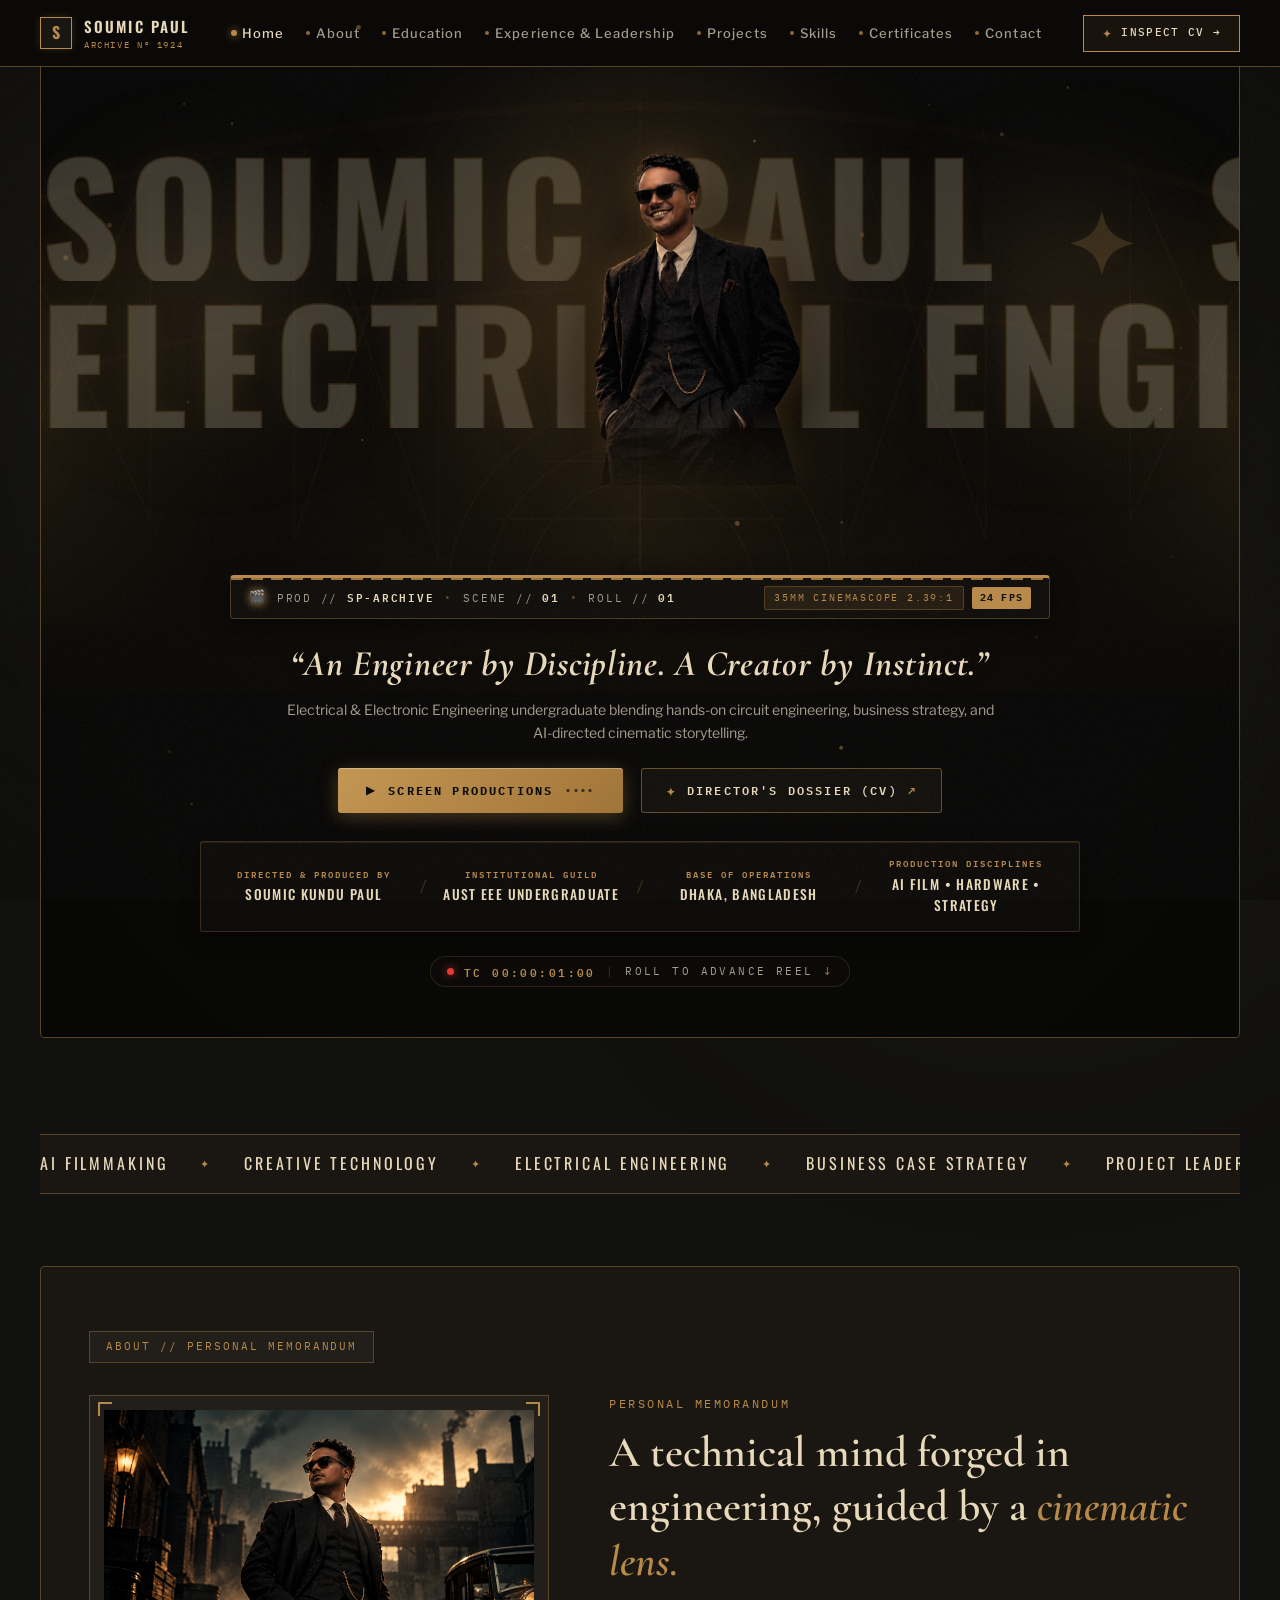
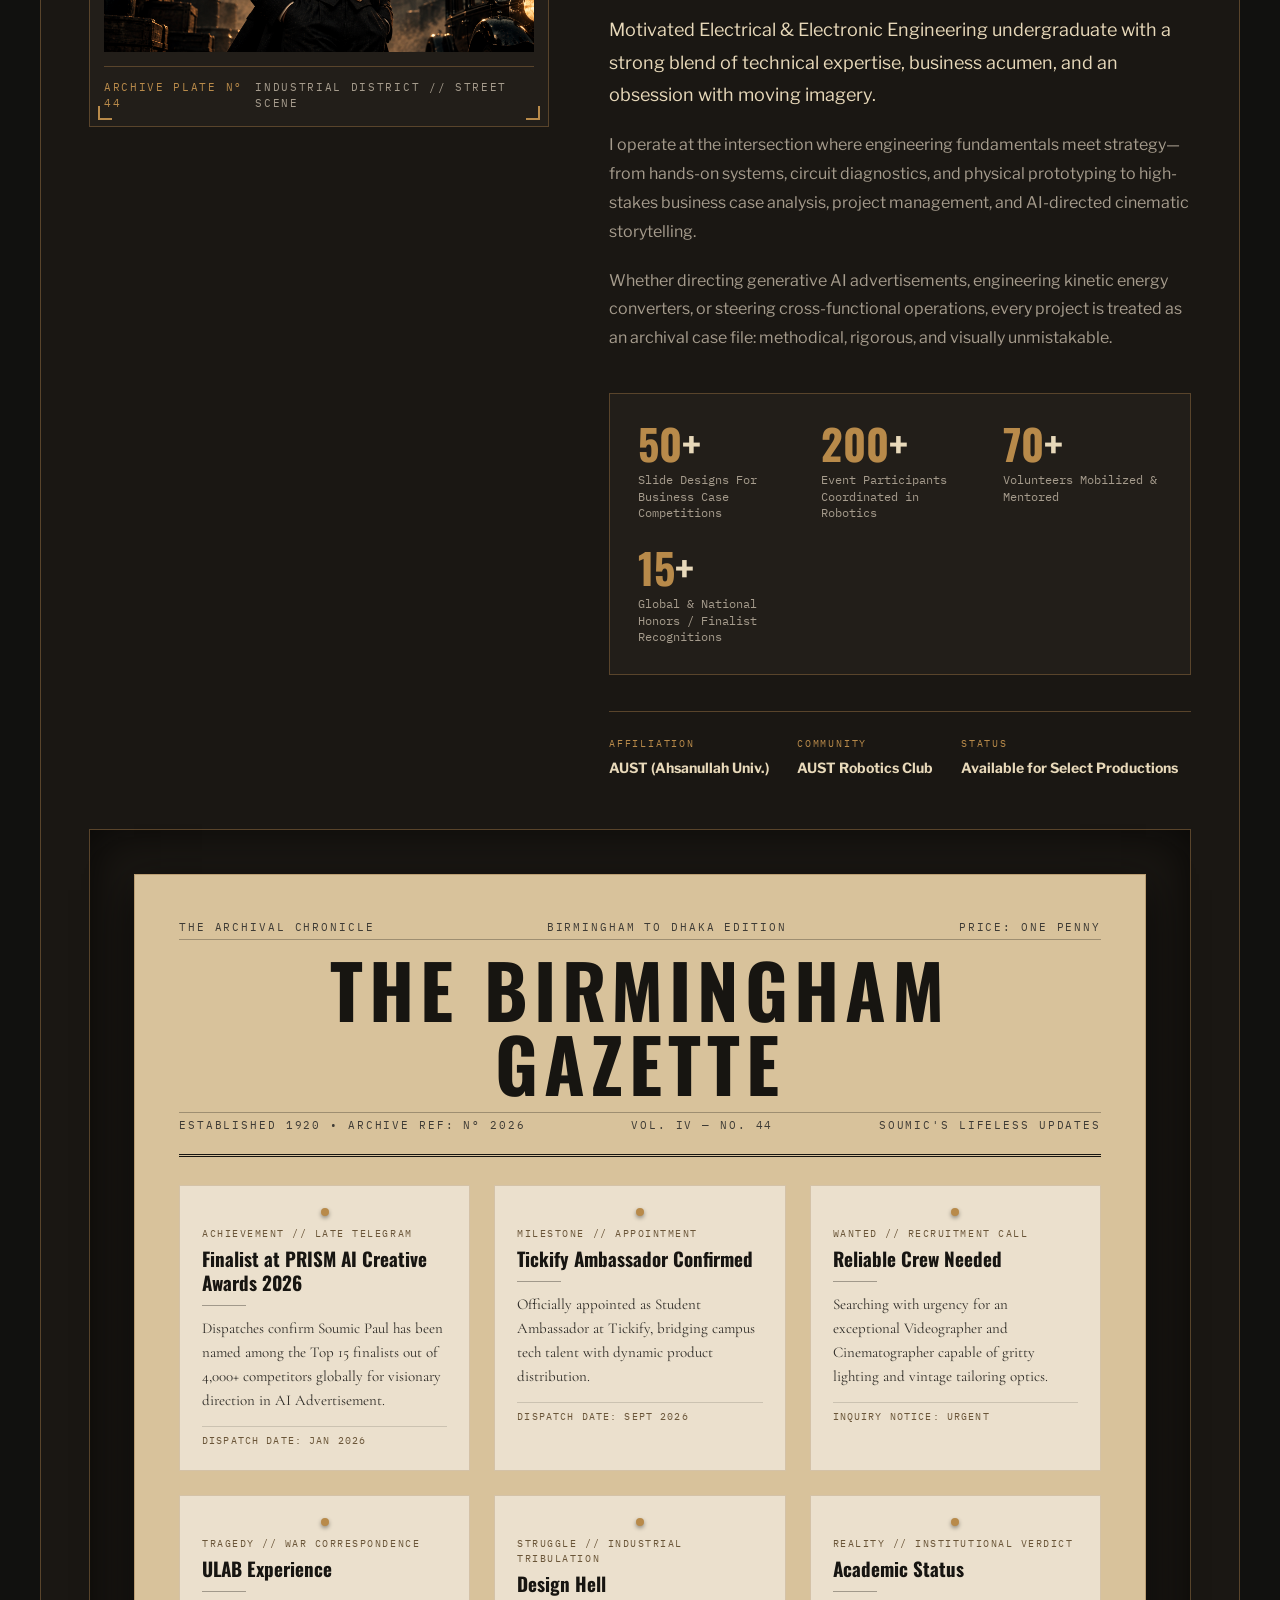
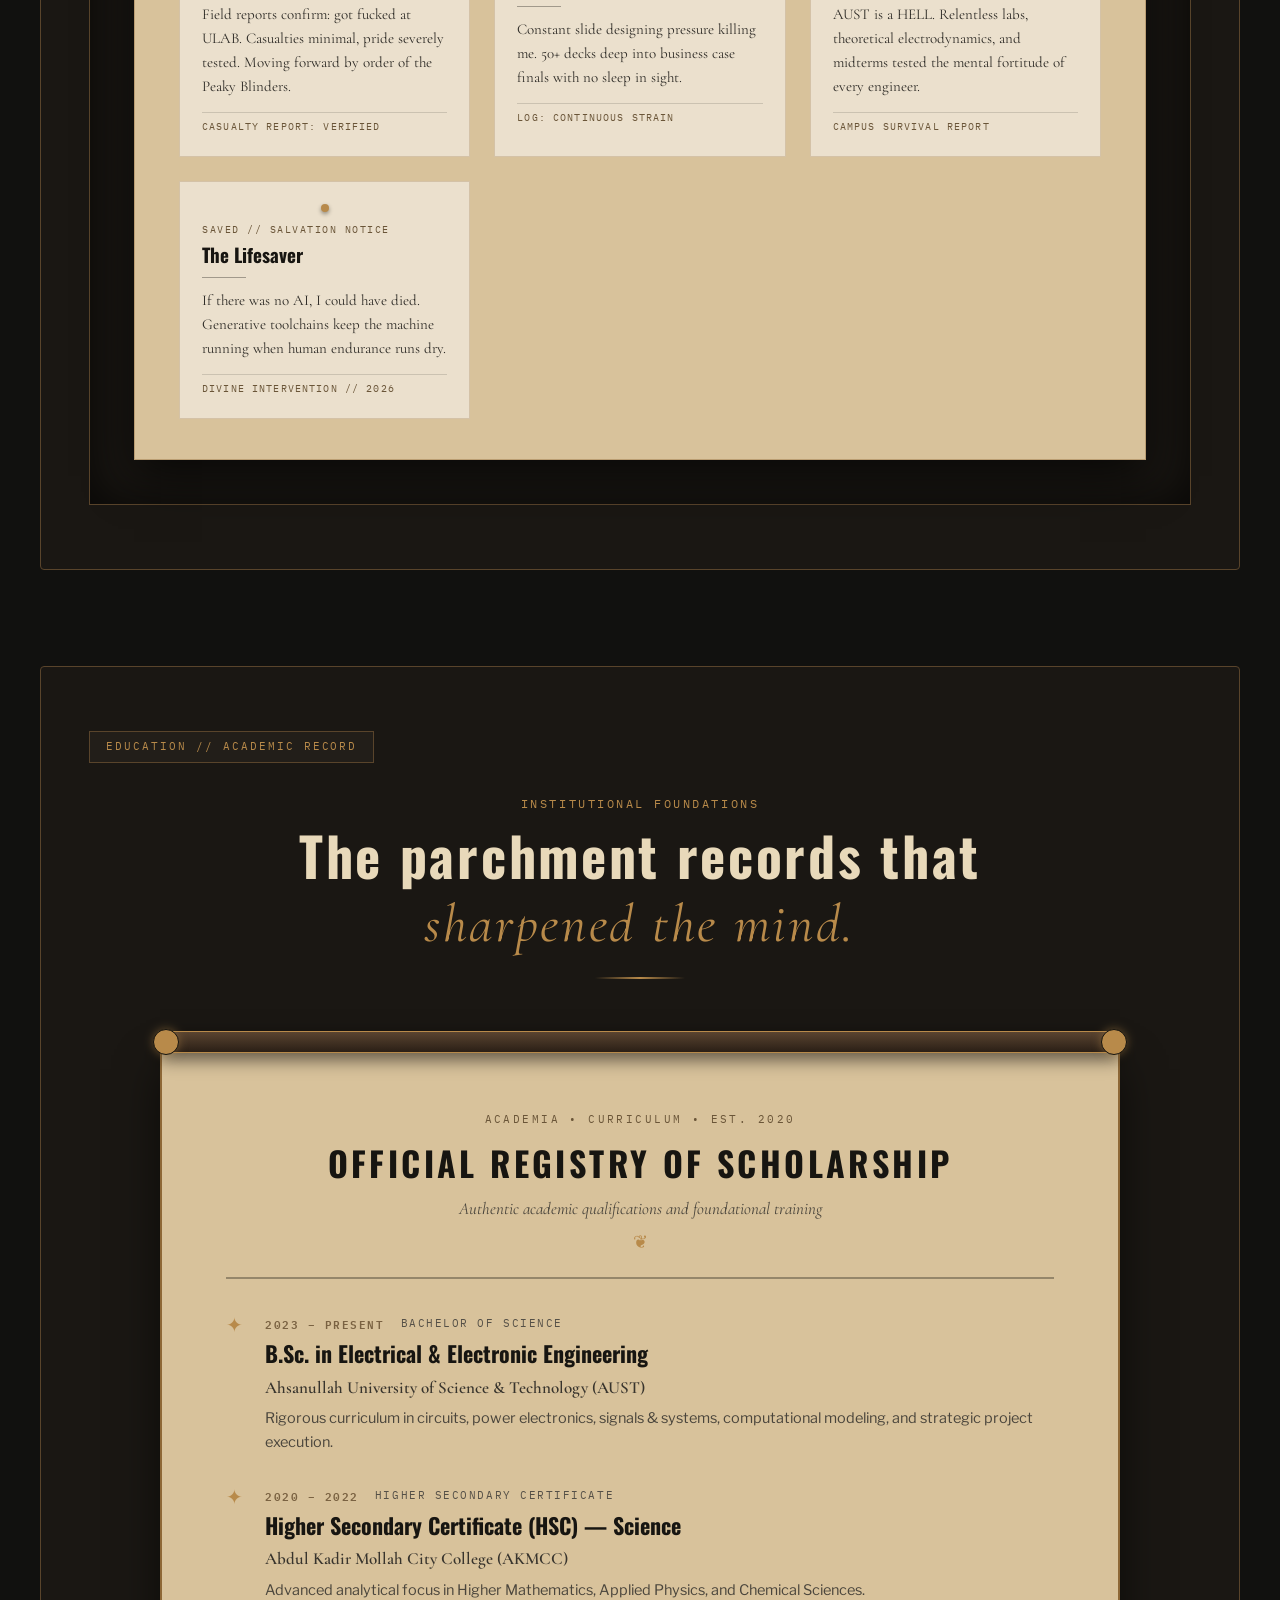
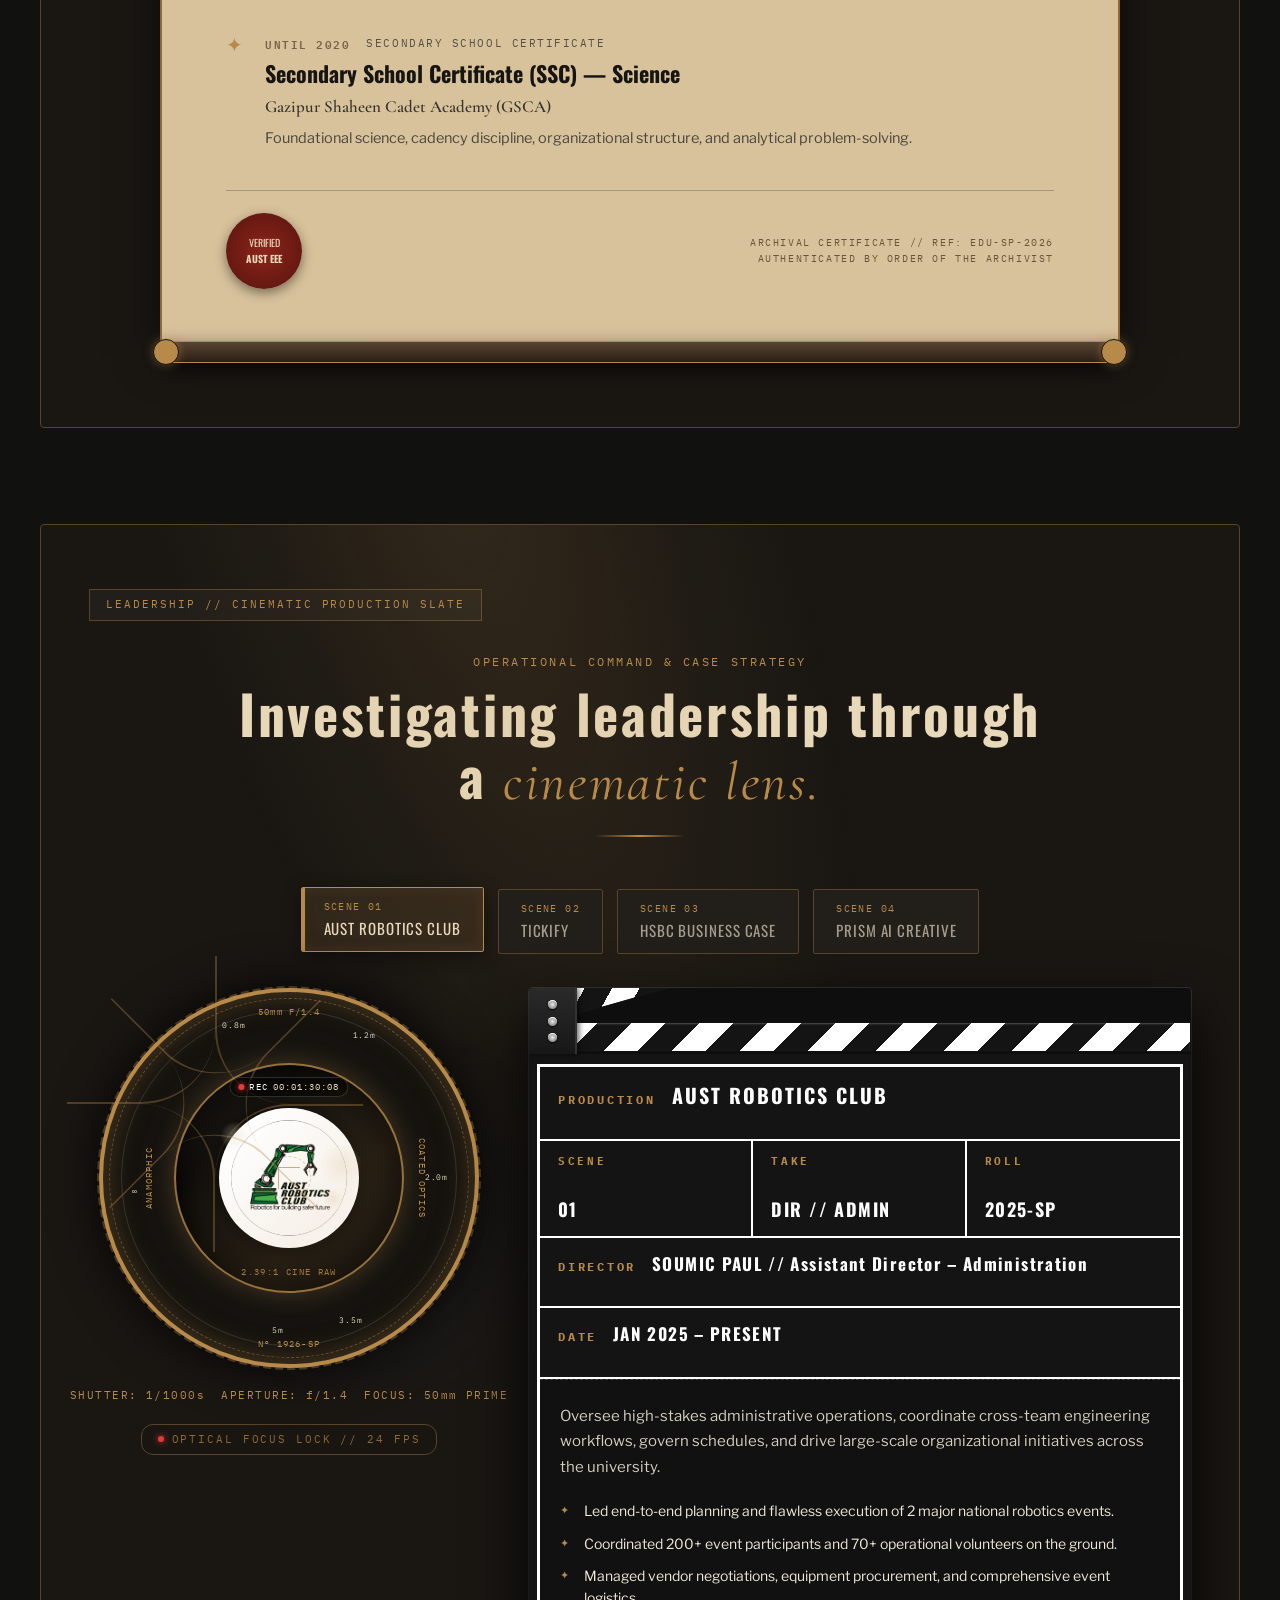
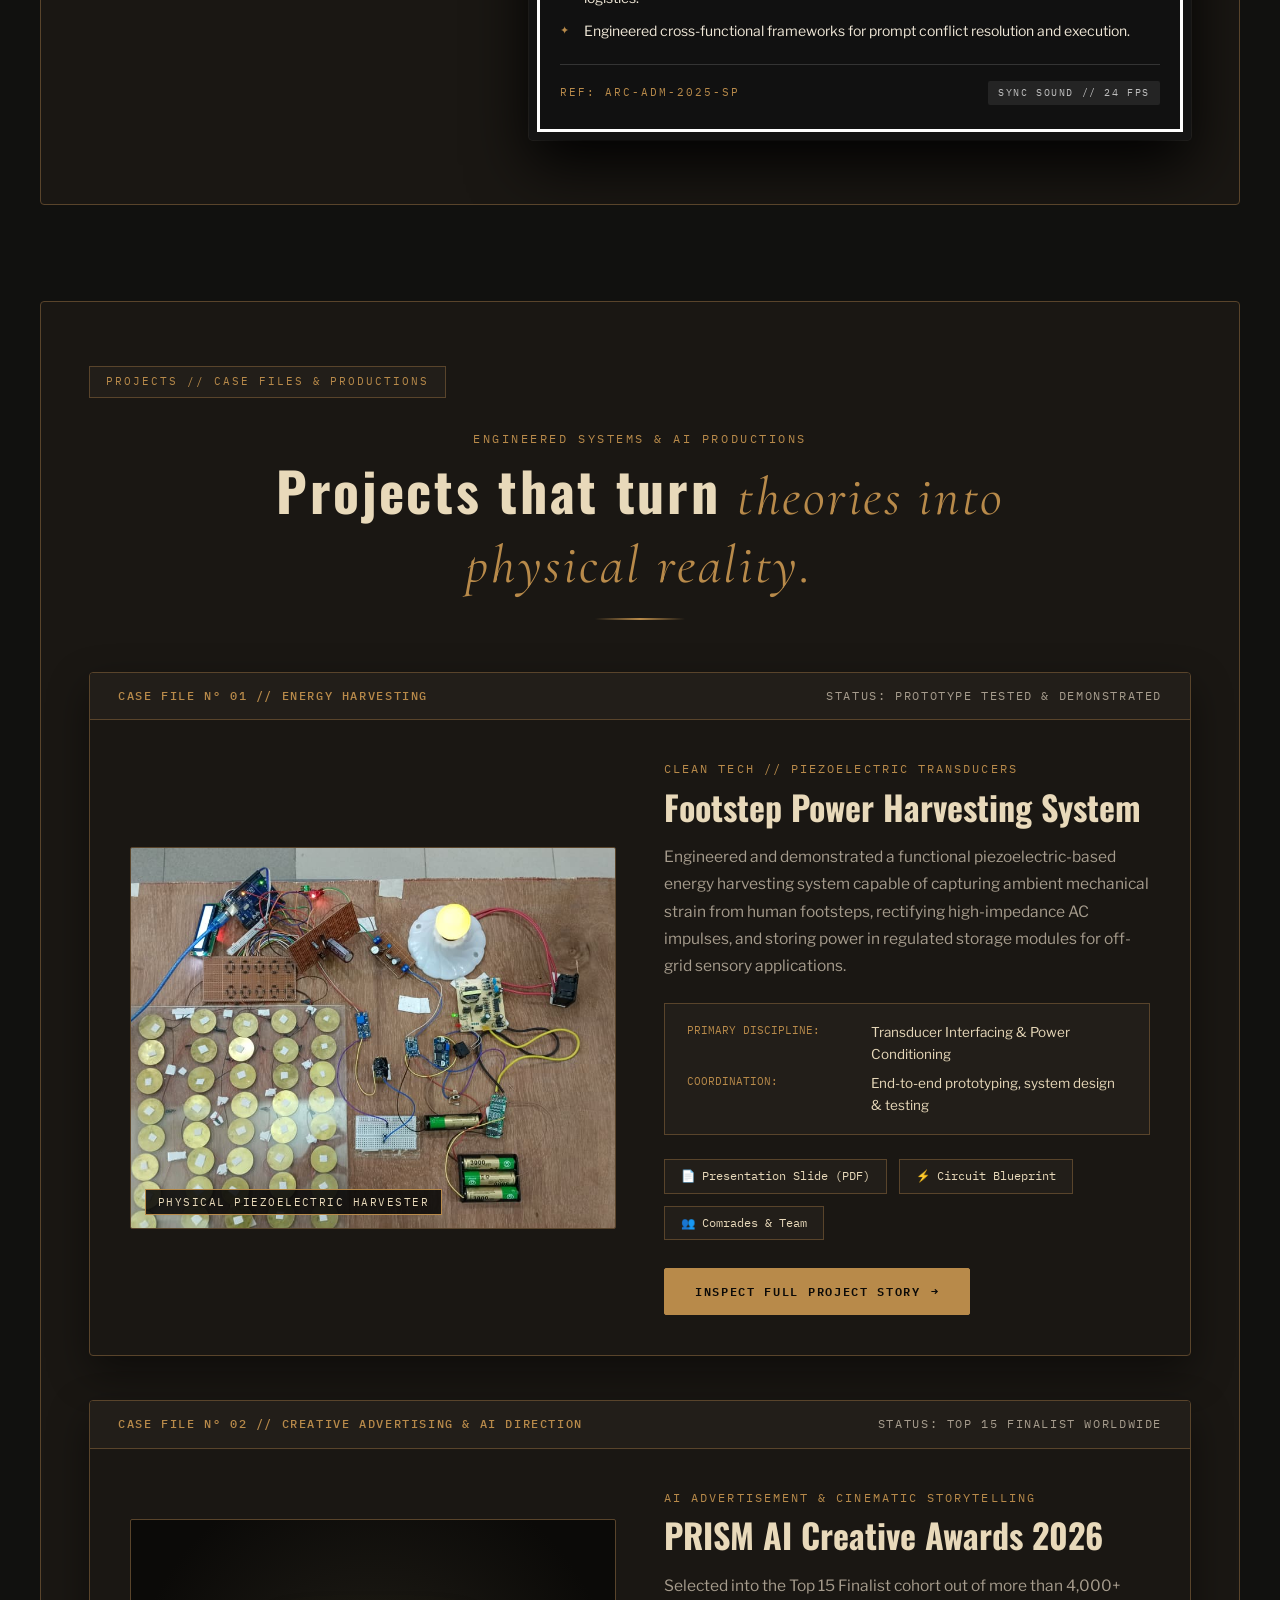
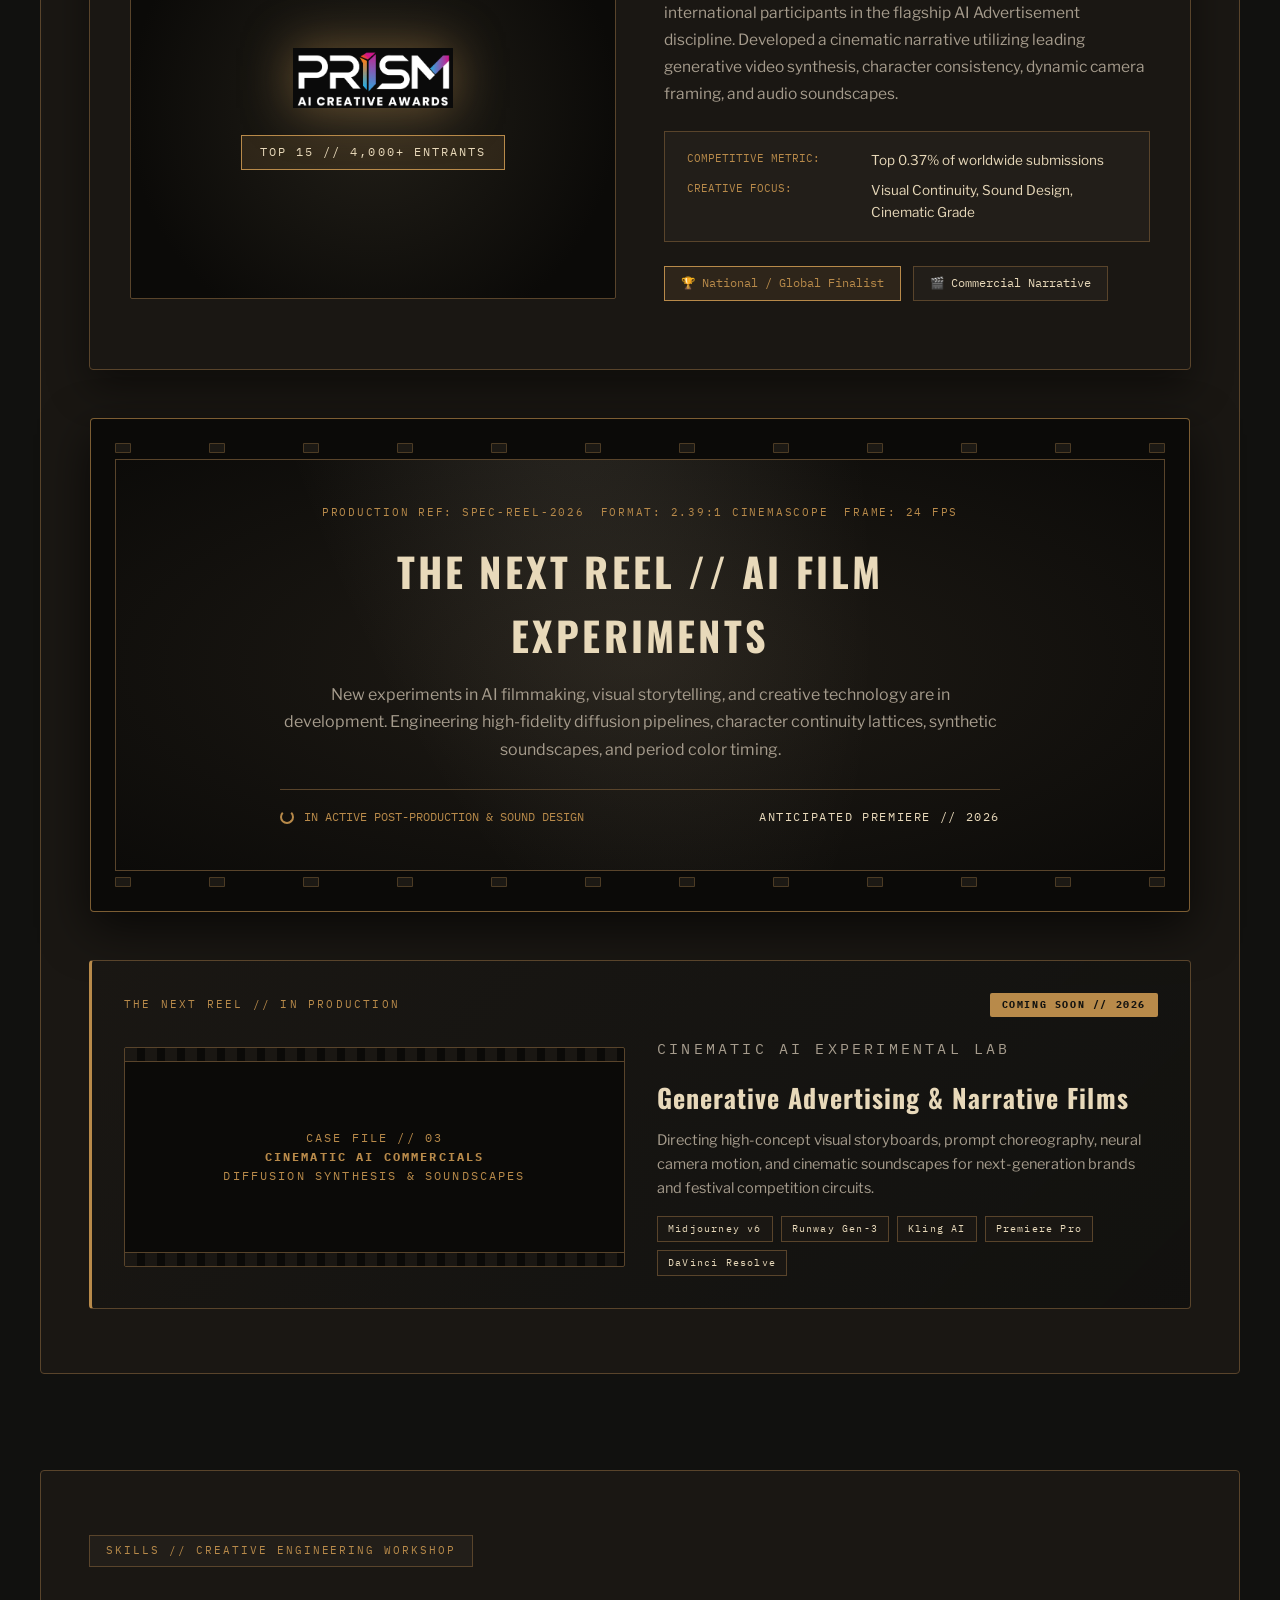
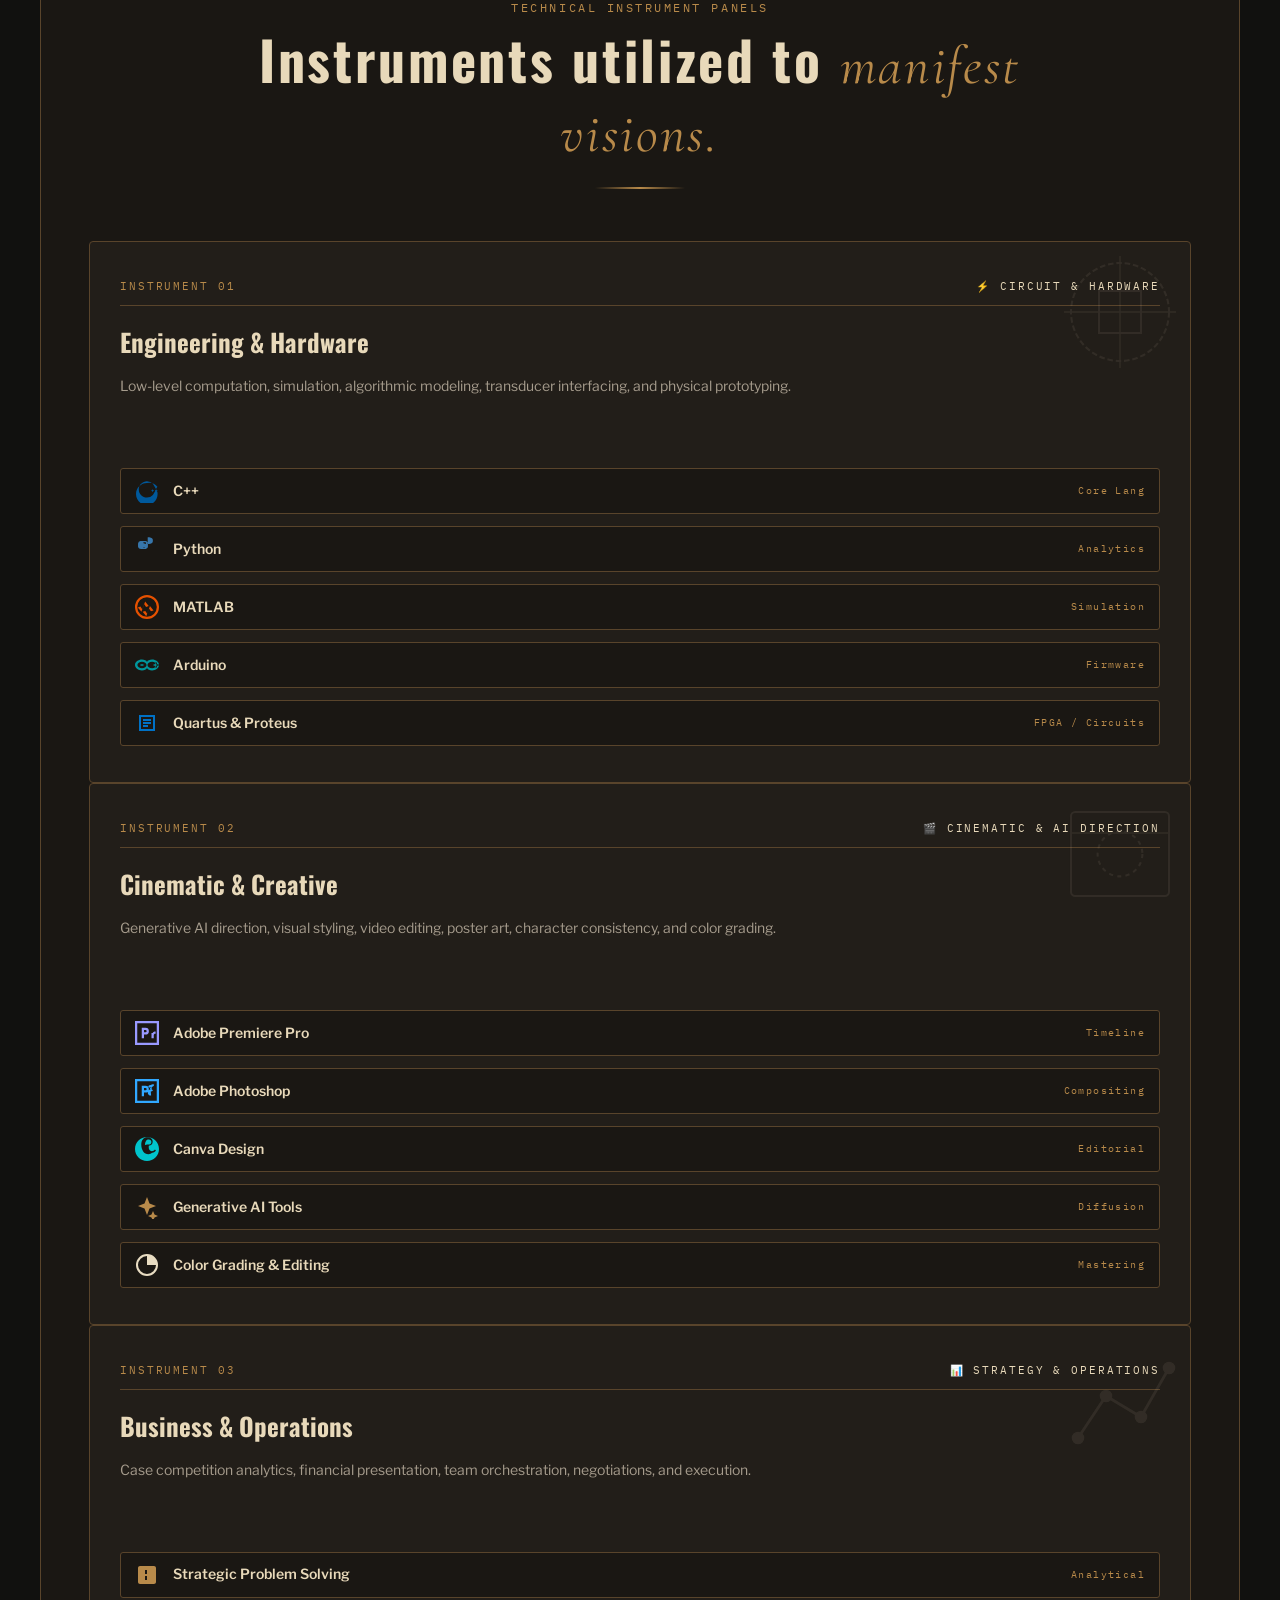
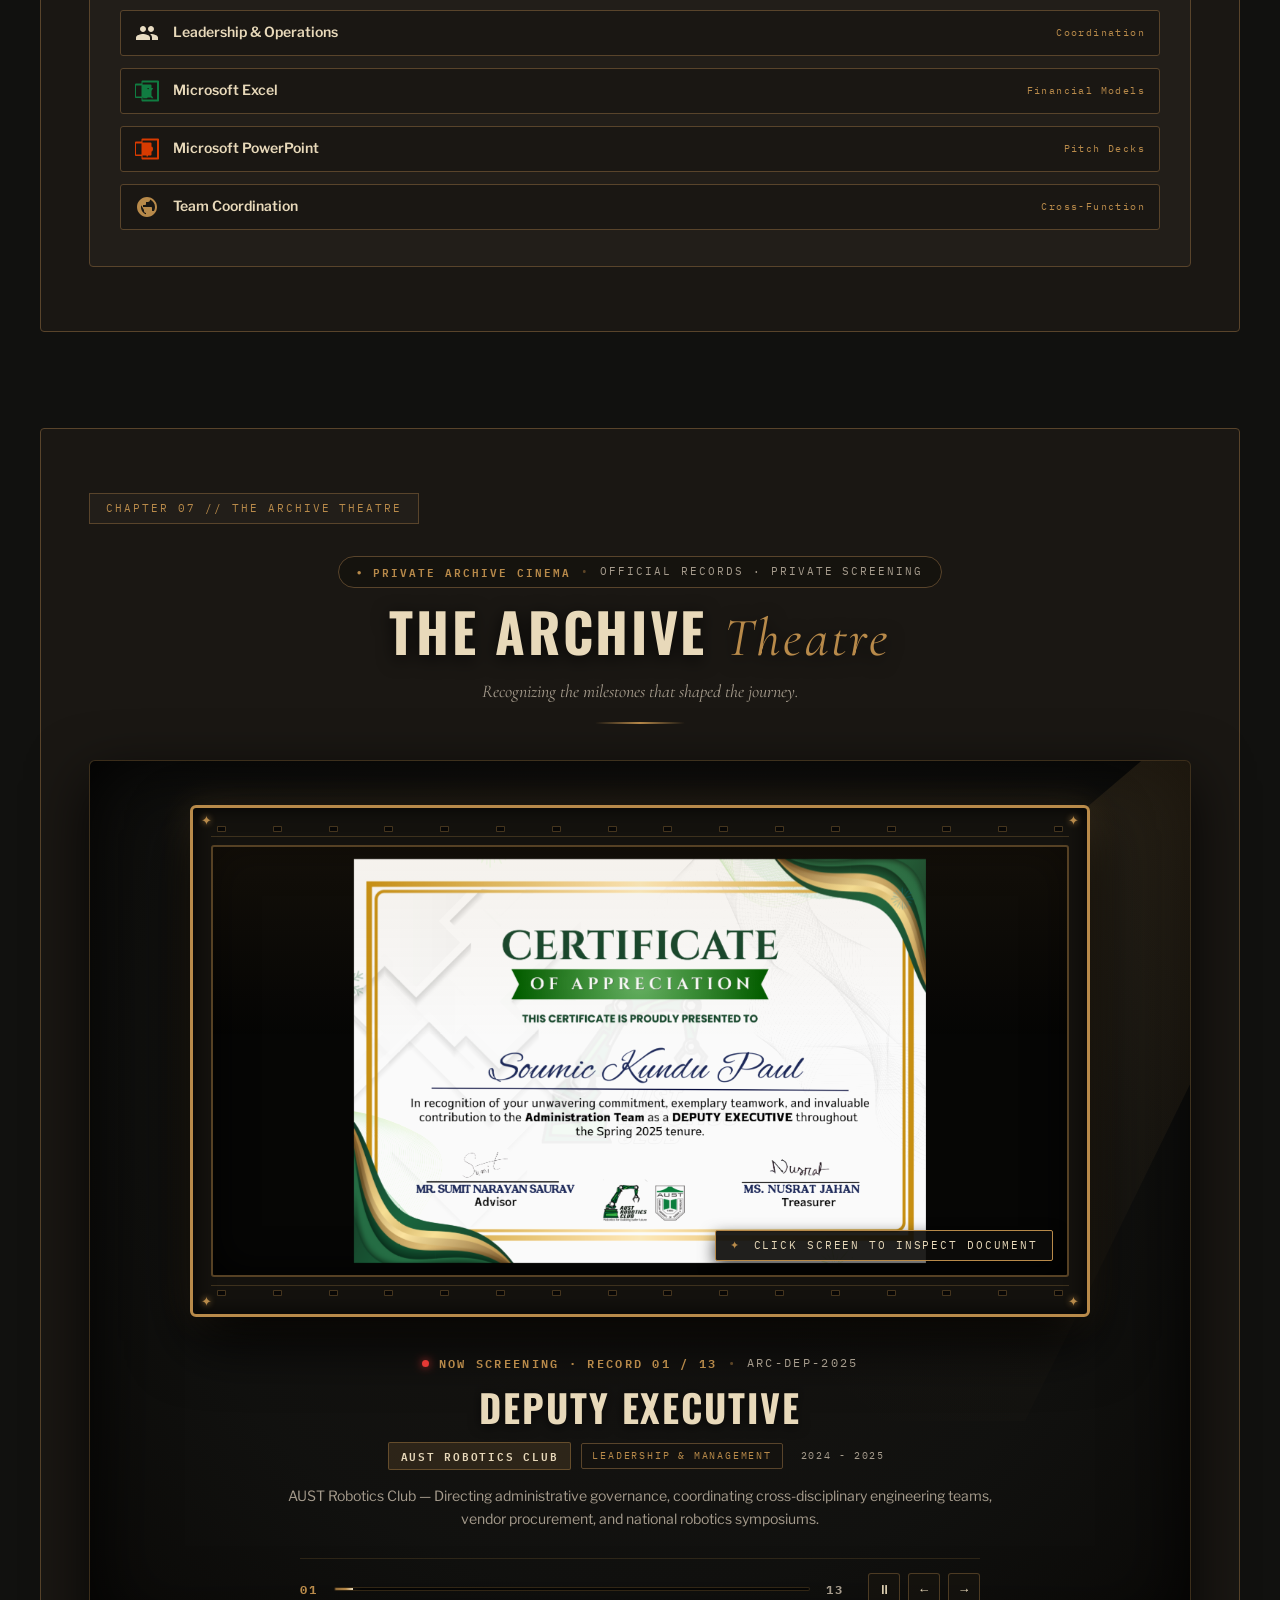
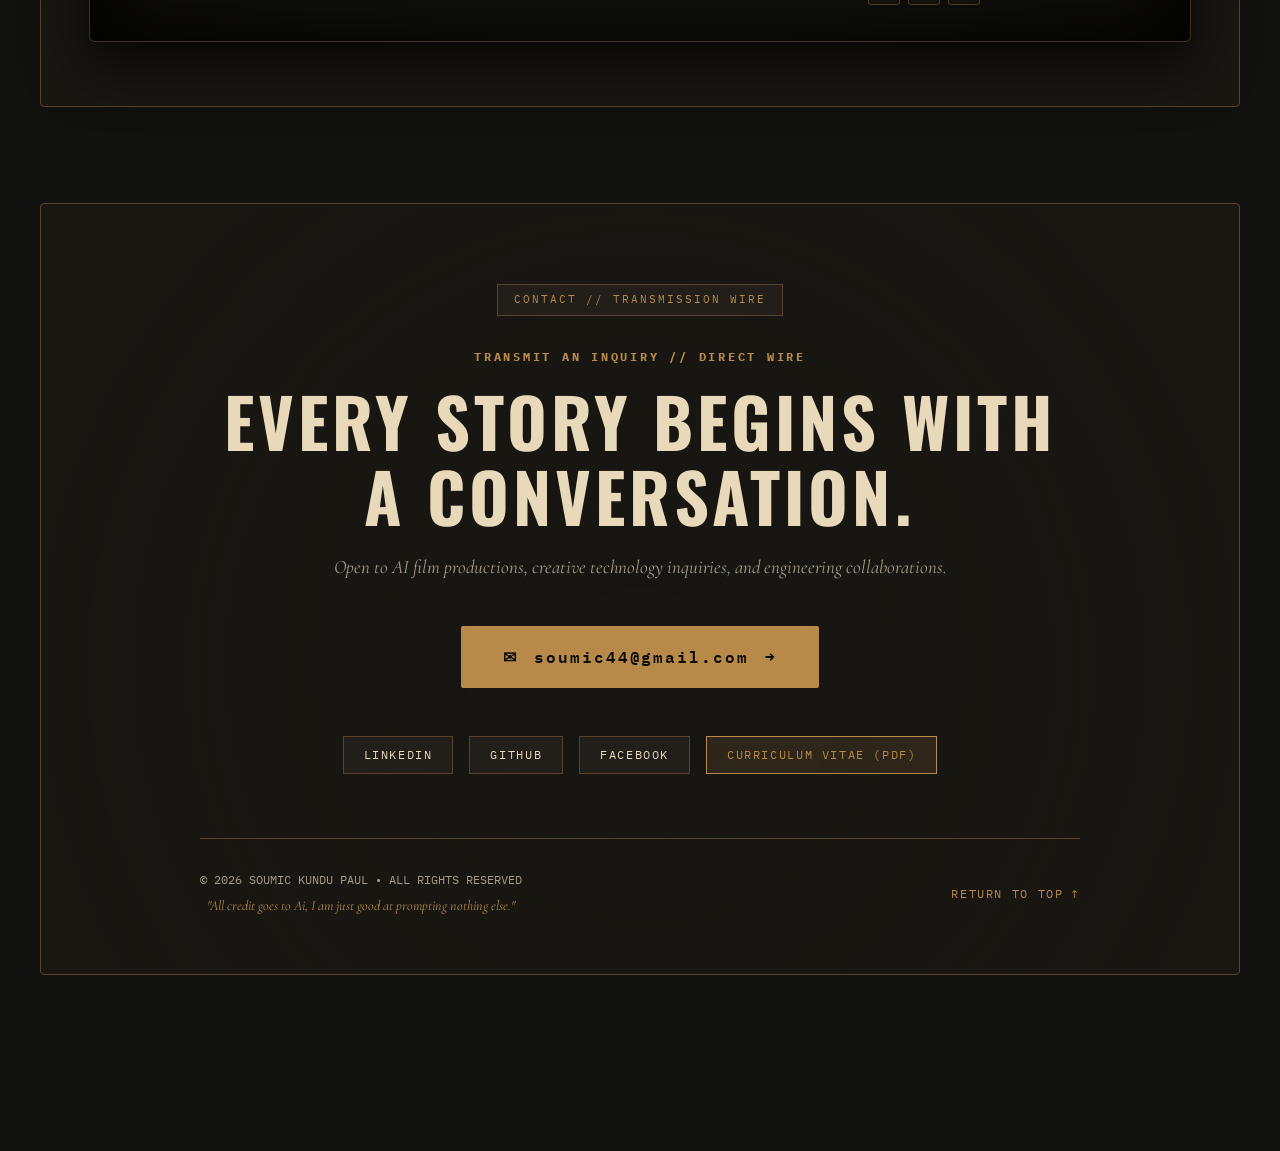
==== commit 42341fbf: "Fix scene tab switching, remove Camera text, add rich cinematic lens motion graphics with mechanical" ====
--- a/index.html
+++ b/index.html
@@ -468,6 +468,10 @@
     </section>
 
 <section class="archive-chapter experience-chapter" id="leadership">
+      <!-- CINEMATIC PROJECTOR LIGHT BEAM MOTION GRAPHIC -->
+      <div class="cine-projector-beam" aria-hidden="true"></div>
+      <div class="cine-anamorphic-glow" aria-hidden="true"></div>
+
       <div class="chapter-badge">LEADERSHIP // CINEMATIC PRODUCTION SLATE</div>
 
       <div class="section-heading-centered">
@@ -481,19 +485,19 @@
         
         <!-- SCENE SELECTOR TABS -->
         <div class="clapper-scene-nav" role="tablist" aria-label="Select leadership production scene">
-          <button class="clapper-scene-tab active" role="tab" aria-selected="true" data-index="0">
+          <button class="clapper-scene-tab active" role="tab" aria-selected="true" data-index="0" onclick="switchLeadershipScene(0)">
             <span class="scene-tab-tag">SCENE 01</span>
             <span class="scene-tab-title">AUST ROBOTICS CLUB</span>
           </button>
-          <button class="clapper-scene-tab" role="tab" aria-selected="false" data-index="1">
+          <button class="clapper-scene-tab" role="tab" aria-selected="false" data-index="1" onclick="switchLeadershipScene(1)">
             <span class="scene-tab-tag">SCENE 02</span>
             <span class="scene-tab-title">TICKIFY</span>
           </button>
-          <button class="clapper-scene-tab" role="tab" aria-selected="false" data-index="2">
+          <button class="clapper-scene-tab" role="tab" aria-selected="false" data-index="2" onclick="switchLeadershipScene(2)">
             <span class="scene-tab-tag">SCENE 03</span>
             <span class="scene-tab-title">HSBC BUSINESS CASE</span>
           </button>
-          <button class="clapper-scene-tab" role="tab" aria-selected="false" data-index="3">
+          <button class="clapper-scene-tab" role="tab" aria-selected="false" data-index="3" onclick="switchLeadershipScene(3)">
             <span class="scene-tab-tag">SCENE 04</span>
             <span class="scene-tab-title">PRISM AI CREATIVE</span>
           </button>
@@ -503,7 +507,11 @@
           
           <!-- LEFT: CINEMATIC CAMERA LENS VIEWING MECHANISM (GENUINE LOGOS, NO COLOR BLENDING) -->
           <div class="lens-viewfinder-column">
-            <div class="cine-lens-barrel" id="cineLensBarrel" title="50mm Cine Prime Lens // Click to Rack Focus">
+            <div class="cine-lens-barrel" id="cineLensBarrel" onclick="triggerLensInteraction()" title="50mm Cine Prime Lens // Click to Rack Focus & Pulse Iris">
+              
+              <!-- OUTER CINE GEAR TRACK (FOLLOW FOCUS MOTOR RIBS) -->
+              <div class="lens-gear-track" id="lensGearTrack"></div>
+
               <!-- ENGRAVED ROTATING FOCUS BEZEL -->
               <div class="lens-outer-bezel" id="lensOuterBezel">
                 <span class="bezel-mark mark-top">50mm F/1.4</span>
@@ -512,22 +520,64 @@
                 <span class="bezel-mark mark-left">ANAMORPHIC</span>
               </div>
 
-              <!-- APERTURE IRIS BLADES RING -->
-              <div class="lens-iris-ring" id="lensIrisRing"></div>
+              <!-- ROTATING FOCUS DISTANCE SCALE RING -->
+              <div class="lens-distance-ring" id="lensDistanceRing">
+                <span class="dist-mark mark-1">0.8m</span>
+                <span class="dist-mark mark-2">1.2m</span>
+                <span class="dist-mark mark-3">2.0m</span>
+                <span class="dist-mark mark-4">3.5m</span>
+                <span class="dist-mark mark-5">5m</span>
+                <span class="dist-mark mark-6">∞</span>
+              </div>
+
+              <!-- MECHANICAL APERTURE IRIS BLADES (MOTION GRAPHIC) -->
+              <div class="lens-iris-blades-group" id="lensIrisRing">
+                <span class="iris-blade b1"></span>
+                <span class="iris-blade b2"></span>
+                <span class="iris-blade b3"></span>
+                <span class="iris-blade b4"></span>
+                <span class="iris-blade b5"></span>
+                <span class="iris-blade b6"></span>
+                <span class="iris-blade b7"></span>
+                <span class="iris-blade b8"></span>
+              </div>
 
               <!-- OPTICAL SIGHT GLASS (CRISP, HIGH CONTRAST, ZERO COLOR BLENDING) -->
               <div class="lens-sight-glass" id="lensSightGlass">
                 <div class="lens-glass-reflection"></div>
-                <div class="lens-reticle-overlay">
+                
+                <!-- CINEMATIC VIEWFINDER HUD OVERLAY -->
+                <div class="lens-hud-overlay">
+                  <!-- 2.39:1 CORNER FRAMING MARKS -->
+                  <span class="hud-corner corner-top-left">⌜</span>
+                  <span class="hud-corner corner-top-right">⌝</span>
+                  <span class="hud-corner corner-bottom-left">⌞</span>
+                  <span class="hud-corner corner-bottom-right">⌟</span>
+                  
+                  <!-- CENTER RETICLE & CROSSHAIR -->
+                  <div class="reticle-center-circle"></div>
                   <span class="reticle-crosshair"></span>
-                  <div class="reticle-frame-box"></div>
-                  <span class="reticle-rec-dot"></span>
-                </div>
+
+                  <!-- LIVE RECORDING INDICATOR & TIMECODE -->
+                  <div class="hud-rec-bar">
+                    <span class="hud-rec-dot"></span>
+                    <span class="hud-rec-text">REC</span>
+                    <span class="hud-timecode" id="hudTimecode">00:01:24:18</span>
+                  </div>
+
+                  <!-- OPTICAL SPECS HUD TAG -->
+                  <div class="hud-focal-tag">2.39:1 CINE RAW</div>
+                </div>
+
+                <!-- FLOATING OPTICAL BOKEH MOTES -->
+                <div class="lens-bokeh-mote mote-1"></div>
+                <div class="lens-bokeh-mote mote-2"></div>
+                <div class="lens-bokeh-mote mote-3"></div>
                 
                 <!-- ANAMORPHIC BLUE/GOLD FLARE SWEEP -->
                 <div class="lens-anamorphic-streak" id="lensAnamorphicStreak"></div>
 
-                <!-- GENUINE LOGO STAGE (NO COLOR BLENDING) -->
+                <!-- GENUINE LOGO STAGE (ZERO COLOR BLENDING - AUTHENTIC BRAND FIDELITY) -->
                 <div class="lens-subject-frame" id="lensSubjectFrame">
                   <img src="assets/AUST_RC.png" alt="AUST Robotics Club Official Insignia" class="lens-subject-img logo-aust-rc" id="lensSubjectImg" />
                 </div>
@@ -551,7 +601,7 @@
             <div class="film-clapperboard" id="filmClapperboard">
               
               <!-- TOP HINGED CLAPPER STICKS ASSEMBLY -->
-              <div class="clapper-sticks-assembly" id="clapperSticksAssembly" title="Click to clap the slate!">
+              <div class="clapper-sticks-assembly" id="clapperSticksAssembly" onclick="triggerClapperSnap()" title="Click to clap the slate!">
                 <!-- LEFT METAL HINGE BRACKET WITH 3 RIVETS -->
                 <div class="clapper-hinge-bracket">
                   <span class="hinge-rivet rivet-1"></span>
@@ -601,13 +651,7 @@
                   <div class="slate-value" id="slateValDirector">SOUMIC PAUL // Assistant Director – Administration</div>
                 </div>
 
-                <!-- CAMERA ROW -->
-                <div class="slate-grid-row slate-row-camera">
-                  <div class="slate-label">CAMERA</div>
-                  <div class="slate-value" id="slateValCamera">ARRI ALEXA 65 // 50mm CINE PRIME f/1.4</div>
-                </div>
-
-                <!-- DATE ROW -->
+                <!-- DATE ROW (CAMERA ROW REMOVED PER USER INSTRUCTION) -->
                 <div class="slate-grid-row slate-row-date">
                   <div class="slate-label">DATE</div>
                   <div class="slate-value" id="slateValDate">JAN 2025 – PRESENT</div>
--- a/styles.css
+++ b/styles.css
@@ -1512,20 +1512,60 @@
 
 /* =========================================================
    CHAPTER 04: LEADERSHIP — HOLLYWOOD FILM CLAPPERBOARD SLATE
-   Matched precisely to Image 3 reference with cine lens viewfinder
+   Matched precisely to Image 3 reference with rich cinematic motion graphics
    ========================================================= */
+
+#leadership {
+  position: relative;
+  overflow: hidden;
+}
+
+/* CINEMATIC PROJECTOR LIGHT BEAM MOTION GRAPHIC */
+.cine-projector-beam {
+  position: absolute;
+  top: -120px;
+  left: 20%;
+  width: 600px;
+  height: 900px;
+  background: radial-gradient(ellipse at 50% 0%, rgba(184, 138, 74, 0.16) 0%, rgba(184, 138, 74, 0.04) 50%, transparent 75%);
+  transform: rotate(-18deg);
+  pointer-events: none;
+  z-index: 0;
+  animation: projectorBeamFlicker 8s infinite alternate ease-in-out;
+}
+
+@keyframes projectorBeamFlicker {
+  0%, 100% { opacity: 0.85; transform: rotate(-18deg) scale(1); }
+  25% { opacity: 0.65; transform: rotate(-17.5deg) scale(1.02); }
+  50% { opacity: 0.95; transform: rotate(-18.5deg) scale(0.98); }
+  75% { opacity: 0.75; transform: rotate(-18deg) scale(1.01); }
+}
+
+.cine-anamorphic-glow {
+  position: absolute;
+  top: 45%;
+  left: 5%;
+  width: 500px;
+  height: 250px;
+  background: radial-gradient(circle, rgba(94, 161, 255, 0.08) 0%, transparent 70%);
+  filter: blur(50px);
+  pointer-events: none;
+  z-index: 0;
+}
 
 .clapper-production-stage {
   max-width: 1280px;
   margin: 0 auto;
   width: 100%;
+  position: relative;
+  z-index: 1;
 }
 
 /* SCENE SELECTOR TABS */
 .clapper-scene-nav {
   display: flex;
   flex-wrap: wrap;
-  gap: 12px;
+  gap: 14px;
   margin-bottom: 34px;
   justify-content: center;
 }
@@ -1533,7 +1573,7 @@
 .clapper-scene-tab {
   display: flex;
   flex-direction: column;
-  padding: 10px 20px;
+  padding: 12px 22px;
   background: var(--color-surface-elevated);
   border: 1px solid var(--color-border);
   color: var(--color-muted-ash);
@@ -1541,14 +1581,28 @@
   text-align: left;
   transition: all 0.22s var(--ease-smooth);
   border-radius: 2px;
+  position: relative;
+  overflow: hidden;
+}
+
+.clapper-scene-tab::before {
+  content: '';
+  position: absolute;
+  top: 0;
+  left: 0;
+  width: 3px;
+  height: 100%;
+  background: var(--color-antique-gold);
+  opacity: 0;
+  transition: opacity 0.2s ease;
 }
 
 .clapper-scene-tab .scene-tab-tag {
   font-family: var(--font-mono);
   font-size: 10px;
   color: var(--color-antique-gold);
-  margin-bottom: 3px;
-  letter-spacing: 0.12em;
+  margin-bottom: 4px;
+  letter-spacing: 0.14em;
 }
 
 .clapper-scene-tab .scene-tab-title {
@@ -1563,13 +1617,18 @@
   border-color: var(--color-antique-gold);
   background: rgba(184, 138, 74, 0.14);
   color: var(--color-vintage-ivory);
-  box-shadow: 0 4px 16px rgba(0, 0, 0, 0.4), inset 0 0 12px rgba(184, 138, 74, 0.12);
+  box-shadow: 0 4px 18px rgba(0, 0, 0, 0.45), inset 0 0 14px rgba(184, 138, 74, 0.12);
+  transform: translateY(-2px);
+}
+
+.clapper-scene-tab.active::before {
+  opacity: 1;
 }
 
 /* 2-COLUMN EXPERIENCE GRID */
 .clapper-experience-grid {
   display: grid;
-  grid-template-columns: 380px 1fr;
+  grid-template-columns: 400px 1fr;
   gap: 40px;
   align-items: start;
 }
@@ -1584,18 +1643,33 @@
 }
 
 .cine-lens-barrel {
-  width: 360px;
-  height: 360px;
+  width: 380px;
+  height: 380px;
   border-radius: 50%;
   border: 4px solid var(--color-antique-gold);
-  background: radial-gradient(circle, #25211B 0%, #100F0C 85%);
+  background: radial-gradient(circle, #231E18 0%, #0E0D0A 85%);
   position: relative;
-  box-shadow: 0 0 40px rgba(0, 0, 0, 0.85), inset 0 0 28px rgba(184, 138, 74, 0.35);
+  box-shadow: 0 0 50px rgba(0, 0, 0, 0.92), inset 0 0 32px rgba(184, 138, 74, 0.4);
   display: flex;
   align-items: center;
   justify-content: center;
   cursor: pointer;
   user-select: none;
+  transition: transform 0.28s cubic-bezier(0.16, 1, 0.3, 1);
+}
+
+.cine-lens-barrel:hover {
+  transform: scale(1.015);
+}
+
+/* OUTER KNURLED GEAR TEETH (CINE FOLLOW-FOCUS RING) */
+.lens-gear-track {
+  position: absolute;
+  inset: -6px;
+  border-radius: 50%;
+  border: 4px dashed rgba(184, 138, 74, 0.35);
+  pointer-events: none;
+  transition: transform 0.8s cubic-bezier(0.16, 1, 0.3, 1);
 }
 
 /* ROTATING DECORATIVE FOCUS BEZEL */
@@ -1604,7 +1678,7 @@
   inset: 6px;
   border-radius: 50%;
   border: 1px dashed rgba(184, 138, 74, 0.45);
-  transition: transform 0.65s cubic-bezier(0.16, 1, 0.3, 1);
+  transition: transform 0.75s cubic-bezier(0.16, 1, 0.3, 1);
 }
 
 .bezel-mark {
@@ -1620,98 +1694,232 @@
 .mark-left { left: 8px; top: 50%; transform: translateY(-50%) rotate(-90deg); }
 .mark-right { right: 6px; top: 50%; transform: translateY(-50%) rotate(90deg); }
 
-/* APERTURE IRIS BLADES RING */
-.lens-iris-ring {
-  position: absolute;
-  inset: 24px;
+/* ROTATING FOCUS DISTANCE SCALE RING */
+.lens-distance-ring {
+  position: absolute;
+  inset: 18px;
   border-radius: 50%;
-  border: 2px solid rgba(184, 138, 74, 0.22);
+  border: 1px solid rgba(255, 255, 255, 0.12);
   pointer-events: none;
-  transition: transform 0.4s cubic-bezier(0.16, 1, 0.3, 1), opacity 0.4s ease;
-}
-
-.lens-iris-ring.iris-pulse {
-  animation: irisBladePulse 0.55s ease-out;
-}
-
-@keyframes irisBladePulse {
-  0% { transform: scale(0.92); opacity: 0.3; }
-  50% { transform: scale(1.06); opacity: 0.8; }
+  transition: transform 0.85s cubic-bezier(0.16, 1, 0.3, 1);
+}
+
+.dist-mark {
+  position: absolute;
+  font-family: var(--font-mono);
+  font-size: 8px;
+  color: #E8DCC2;
+  letter-spacing: 0.1em;
+}
+
+.dist-mark.mark-1 { top: 8px; left: 30%; }
+.dist-mark.mark-2 { top: 18px; right: 24%; }
+.dist-mark.mark-3 { right: 8px; top: 48%; }
+.dist-mark.mark-4 { bottom: 18px; right: 28%; }
+.dist-mark.mark-5 { bottom: 8px; left: 45%; }
+.dist-mark.mark-6 { left: 10px; top: 52%; }
+
+/* MECHANICAL APERTURE IRIS BLADES (MOTION GRAPHIC) */
+.lens-iris-blades-group {
+  position: absolute;
+  inset: 38px;
+  border-radius: 50%;
+  pointer-events: none;
+  z-index: 2;
+}
+
+.iris-blade {
+  position: absolute;
+  width: 50%;
+  height: 50%;
+  top: 25%;
+  left: 25%;
+  border-top: 2px solid rgba(184, 138, 74, 0.35);
+  border-radius: 50% 0;
+  transition: transform 0.45s cubic-bezier(0.16, 1, 0.3, 1), opacity 0.45s ease;
+  transform-origin: 0% 0%;
+}
+
+.iris-blade.b1 { transform: rotate(0deg); }
+.iris-blade.b2 { transform: rotate(45deg); }
+.iris-blade.b3 { transform: rotate(90deg); }
+.iris-blade.b4 { transform: rotate(135deg); }
+.iris-blade.b5 { transform: rotate(180deg); }
+.iris-blade.b6 { transform: rotate(225deg); }
+.iris-blade.b7 { transform: rotate(270deg); }
+.iris-blade.b8 { transform: rotate(315deg); }
+
+.lens-iris-blades-group.iris-contracting .iris-blade {
+  animation: irisBladeSnap 0.52s cubic-bezier(0.16, 1, 0.3, 1);
+}
+
+@keyframes irisBladeSnap {
+  0% { transform: scale(1.15); opacity: 0.7; }
+  45% { transform: scale(0.85); opacity: 0.95; }
   100% { transform: scale(1); opacity: 0.4; }
 }
 
-/* OPTICAL VIEWING DISC (HIGH CONTRAST, ZERO COLOR BLENDING) */
+/* OPTICAL SIGHT GLASS (HIGH CONTRAST, ZERO COLOR BLENDING) */
 .lens-sight-glass {
-  width: 220px;
-  height: 220px;
+  width: 230px;
+  height: 230px;
   border-radius: 50%;
-  border: 2px solid rgba(184, 138, 74, 0.75);
-  background: radial-gradient(circle, #211D18 0%, #0F0E0B 90%);
+  border: 2px solid rgba(184, 138, 74, 0.8);
+  background: radial-gradient(circle, #201C17 0%, #0D0C09 90%);
   position: relative;
   overflow: hidden;
   display: flex;
   align-items: center;
   justify-content: center;
-  box-shadow: inset 0 0 32px rgba(0, 0, 0, 0.95), 0 0 20px rgba(184, 138, 74, 0.25);
+  box-shadow: inset 0 0 36px rgba(0, 0, 0, 0.95), 0 0 24px rgba(184, 138, 74, 0.28);
 }
 
 /* OPTICAL COATING GLASS REFLECTION */
 .lens-glass-reflection {
   position: absolute;
-  top: -40%;
-  left: -40%;
-  width: 180%;
-  height: 180%;
-  background: linear-gradient(135deg, rgba(232, 220, 194, 0.18) 0%, transparent 40%, rgba(184, 138, 74, 0.12) 60%, transparent 100%);
+  top: -45%;
+  left: -45%;
+  width: 190%;
+  height: 190%;
+  background: linear-gradient(135deg, rgba(232, 220, 194, 0.16) 0%, transparent 38%, rgba(184, 138, 74, 0.12) 58%, transparent 100%);
   pointer-events: none;
-  z-index: 3;
-}
-
-/* RETICLE OVERLAY */
-.lens-reticle-overlay {
+  z-index: 5;
+}
+
+/* CINEMATIC VIEWFINDER HUD OVERLAY */
+.lens-hud-overlay {
   position: absolute;
   inset: 0;
   pointer-events: none;
-  z-index: 2;
-}
-
-.reticle-crosshair {
+  z-index: 4;
+}
+
+.hud-corner {
+  position: absolute;
+  font-family: var(--font-mono);
+  font-size: 16px;
+  line-height: 1;
+  color: rgba(184, 138, 74, 0.75);
+  font-weight: 300;
+}
+
+.corner-top-left { top: 20px; left: 24px; }
+.corner-top-right { top: 20px; right: 24px; }
+.corner-bottom-left { bottom: 20px; left: 24px; }
+.corner-bottom-right { bottom: 20px; right: 24px; }
+
+.reticle-center-circle {
   position: absolute;
   top: 50%;
   left: 50%;
-  width: 24px;
-  height: 24px;
+  width: 44px;
+  height: 44px;
   transform: translate(-50%, -50%);
-  border-left: 1px solid rgba(184, 138, 74, 0.65);
-  border-top: 1px solid rgba(184, 138, 74, 0.65);
-  pointer-events: none;
-}
-
-.reticle-frame-box {
+  border: 1px dashed rgba(184, 138, 74, 0.4);
+  border-radius: 50%;
+}
+
+.reticle-crosshair {
   position: absolute;
   top: 50%;
   left: 50%;
-  width: 170px;
-  height: 120px;
+  width: 22px;
+  height: 22px;
   transform: translate(-50%, -50%);
-  border: 1px dashed rgba(184, 138, 74, 0.22);
-}
-
-.reticle-rec-dot {
-  position: absolute;
-  top: 14px;
-  right: 18px;
-  width: 7px;
-  height: 7px;
+  border-left: 1px solid rgba(184, 138, 74, 0.7);
+  border-top: 1px solid rgba(184, 138, 74, 0.7);
+}
+
+.hud-rec-bar {
+  position: absolute;
+  top: 12px;
+  left: 50%;
+  transform: translateX(-50%);
+  display: flex;
+  align-items: center;
+  gap: 5px;
+  font-family: var(--font-mono);
+  font-size: 9px;
+  letter-spacing: 0.12em;
+  color: #FFFFFF;
+  background: rgba(0, 0, 0, 0.55);
+  padding: 2px 8px;
+  border-radius: 10px;
+  border: 1px solid rgba(255, 255, 255, 0.15);
+}
+
+.hud-rec-dot {
+  width: 6px;
+  height: 6px;
   border-radius: 50%;
   background: #E53935;
   box-shadow: 0 0 6px #E53935;
-  animation: recBlink 1.8s infinite;
-}
-
-@keyframes recBlink {
-  0%, 100% { opacity: 1; }
-  50% { opacity: 0.25; }
+  animation: recBlink 1.4s infinite;
+}
+
+.hud-timecode {
+  font-variant-numeric: tabular-nums;
+  color: #E8DCC2;
+}
+
+.hud-focal-tag {
+  position: absolute;
+  bottom: 12px;
+  left: 50%;
+  transform: translateX(-50%);
+  font-family: var(--font-mono);
+  font-size: 8.5px;
+  color: rgba(184, 138, 74, 0.85);
+  letter-spacing: 0.16em;
+  white-space: nowrap;
+}
+
+/* FLOATING OPTICAL BOKEH MOTES */
+.lens-bokeh-mote {
+  position: absolute;
+  border-radius: 50%;
+  background: radial-gradient(circle, rgba(232, 220, 194, 0.4) 0%, transparent 75%);
+  pointer-events: none;
+  z-index: 3;
+}
+
+.lens-bokeh-mote.mote-1 {
+  width: 28px;
+  height: 28px;
+  top: 25%;
+  left: 20%;
+  animation: bokehFloat1 6s infinite alternate ease-in-out;
+}
+
+.lens-bokeh-mote.mote-2 {
+  width: 40px;
+  height: 40px;
+  bottom: 25%;
+  right: 18%;
+  animation: bokehFloat2 7s infinite alternate ease-in-out;
+}
+
+.lens-bokeh-mote.mote-3 {
+  width: 20px;
+  height: 20px;
+  top: 55%;
+  left: 65%;
+  animation: bokehFloat3 5s infinite alternate ease-in-out;
+}
+
+@keyframes bokehFloat1 {
+  0% { transform: translate(0, 0) scale(1); opacity: 0.3; }
+  100% { transform: translate(8px, -10px) scale(1.15); opacity: 0.6; }
+}
+
+@keyframes bokehFloat2 {
+  0% { transform: translate(0, 0) scale(1.1); opacity: 0.4; }
+  100% { transform: translate(-10px, 8px) scale(0.9); opacity: 0.7; }
+}
+
+@keyframes bokehFloat3 {
+  0% { transform: translate(0, 0); opacity: 0.25; }
+  100% { transform: translate(6px, 12px); opacity: 0.55; }
 }
 
 /* ANAMORPHIC FLARE STREAK */
@@ -1720,20 +1928,21 @@
   left: 0;
   width: 100%;
   height: 2px;
-  background: linear-gradient(90deg, transparent 0%, rgba(94, 161, 255, 0.8) 45%, #FFFFFF 50%, rgba(245, 197, 24, 0.8) 55%, transparent 100%);
+  background: linear-gradient(90deg, transparent 0%, rgba(94, 161, 255, 0.9) 40%, #FFFFFF 50%, rgba(245, 197, 24, 0.9) 60%, transparent 100%);
+  box-shadow: 0 0 14px rgba(94, 161, 255, 0.8), 0 0 24px rgba(245, 197, 24, 0.6);
   opacity: 0;
   pointer-events: none;
-  z-index: 4;
+  z-index: 6;
 }
 
 .lens-anamorphic-streak.streak-active {
-  animation: anamorphicSweep 0.52s cubic-bezier(0.16, 1, 0.3, 1);
+  animation: anamorphicSweep 0.55s cubic-bezier(0.16, 1, 0.3, 1);
 }
 
 @keyframes anamorphicSweep {
-  0% { transform: translateY(-40px) scaleX(0.4); opacity: 0; }
-  50% { opacity: 0.95; transform: translateY(0px) scaleX(1.1); }
-  100% { transform: translateY(40px) scaleX(0.4); opacity: 0; }
+  0% { transform: translateY(-45px) scaleX(0.3); opacity: 0; }
+  45% { opacity: 1; transform: translateY(0px) scaleX(1.15); }
+  100% { transform: translateY(45px) scaleX(0.3); opacity: 0; }
 }
 
 /* GENUINE LOGO STAGE (ZERO COLOR BLENDING - PURE BRAND COLORS) */
@@ -1761,12 +1970,12 @@
   background: #FFFFFF;
   border-radius: 50%;
   padding: 12px;
-  box-shadow: 0 4px 20px rgba(0, 0, 0, 0.7);
+  box-shadow: 0 4px 22px rgba(0, 0, 0, 0.75);
 }
 
 /* Rack-focus pull animation on scene change */
 .lens-subject-img.rack-focus {
-  animation: lensFocusPull 0.42s cubic-bezier(0.16, 1, 0.3, 1);
+  animation: lensFocusPull 0.44s cubic-bezier(0.16, 1, 0.3, 1);
 }
 
 @keyframes lensFocusPull {
@@ -1809,7 +2018,7 @@
   border-radius: 50%;
   background: #E53935;
   box-shadow: 0 0 6px #E53935;
-  animation: recBlink 1.8s infinite;
+  animation: recBlink 1.4s infinite;
 }
 
 /* ---------------------------------------------------------
@@ -1830,13 +2039,13 @@
 }
 
 .film-clapperboard.board-vibrate {
-  animation: clapperVibrate 0.32s cubic-bezier(0.36, 0.07, 0.19, 0.97);
+  animation: clapperVibrate 0.34s cubic-bezier(0.36, 0.07, 0.19, 0.97);
 }
 
 @keyframes clapperVibrate {
   0% { transform: translateY(0); }
-  25% { transform: translateY(2px); }
-  50% { transform: translateY(-1px); }
+  25% { transform: translateY(3px) rotate(0.3deg); }
+  50% { transform: translateY(-2px) rotate(-0.2deg); }
   75% { transform: translateY(1px); }
   100% { transform: translateY(0); }
 }
@@ -1844,7 +2053,7 @@
 /* HINGED CLAPPER STICKS ASSEMBLY */
 .clapper-sticks-assembly {
   position: relative;
-  height: 66px;
+  height: 68px;
   background: #0E0E0E;
   cursor: pointer;
   user-select: none;
@@ -1899,9 +2108,9 @@
 }
 
 @keyframes clapperSnapAction {
-  0% { transform: rotate(-24deg); }
-  30% { transform: rotate(-30deg); }
-  65% { transform: rotate(1.8deg); }
+  0% { transform: rotate(-26deg); }
+  28% { transform: rotate(-32deg); }
+  65% { transform: rotate(2deg); }
   85% { transform: rotate(-1deg); }
   100% { transform: rotate(-16deg); }
 }
@@ -1966,6 +2175,15 @@
   color: #FFFFFF;
 }
 
+.slate-value.val-pop {
+  animation: slateValPop 0.28s cubic-bezier(0.16, 1, 0.3, 1);
+}
+
+@keyframes slateValPop {
+  0% { transform: translateY(4px); opacity: 0.4; }
+  100% { transform: translateY(0); opacity: 1; }
+}
+
 /* 3-COLUMN ROW: SCENE | TAKE | ROLL (MATCHING IMAGE 3 EXACTLY) */
 .slate-row-trio {
   display: grid;
@@ -2077,13 +2295,13 @@
 
 @media (max-width: 768px) {
   .cine-lens-barrel {
-    width: 280px;
-    height: 280px;
+    width: 290px;
+    height: 290px;
   }
 
   .lens-sight-glass {
-    width: 180px;
-    height: 180px;
+    width: 185px;
+    height: 185px;
   }
 
   .lens-subject-img {
@@ -2145,6 +2363,7 @@
     0% { filter: none !important; transform: scale(0.92); opacity: 0.4; }
     100% { filter: none !important; transform: scale(1); opacity: 1; }
   }
+}
 }
 
 /* =========================================================
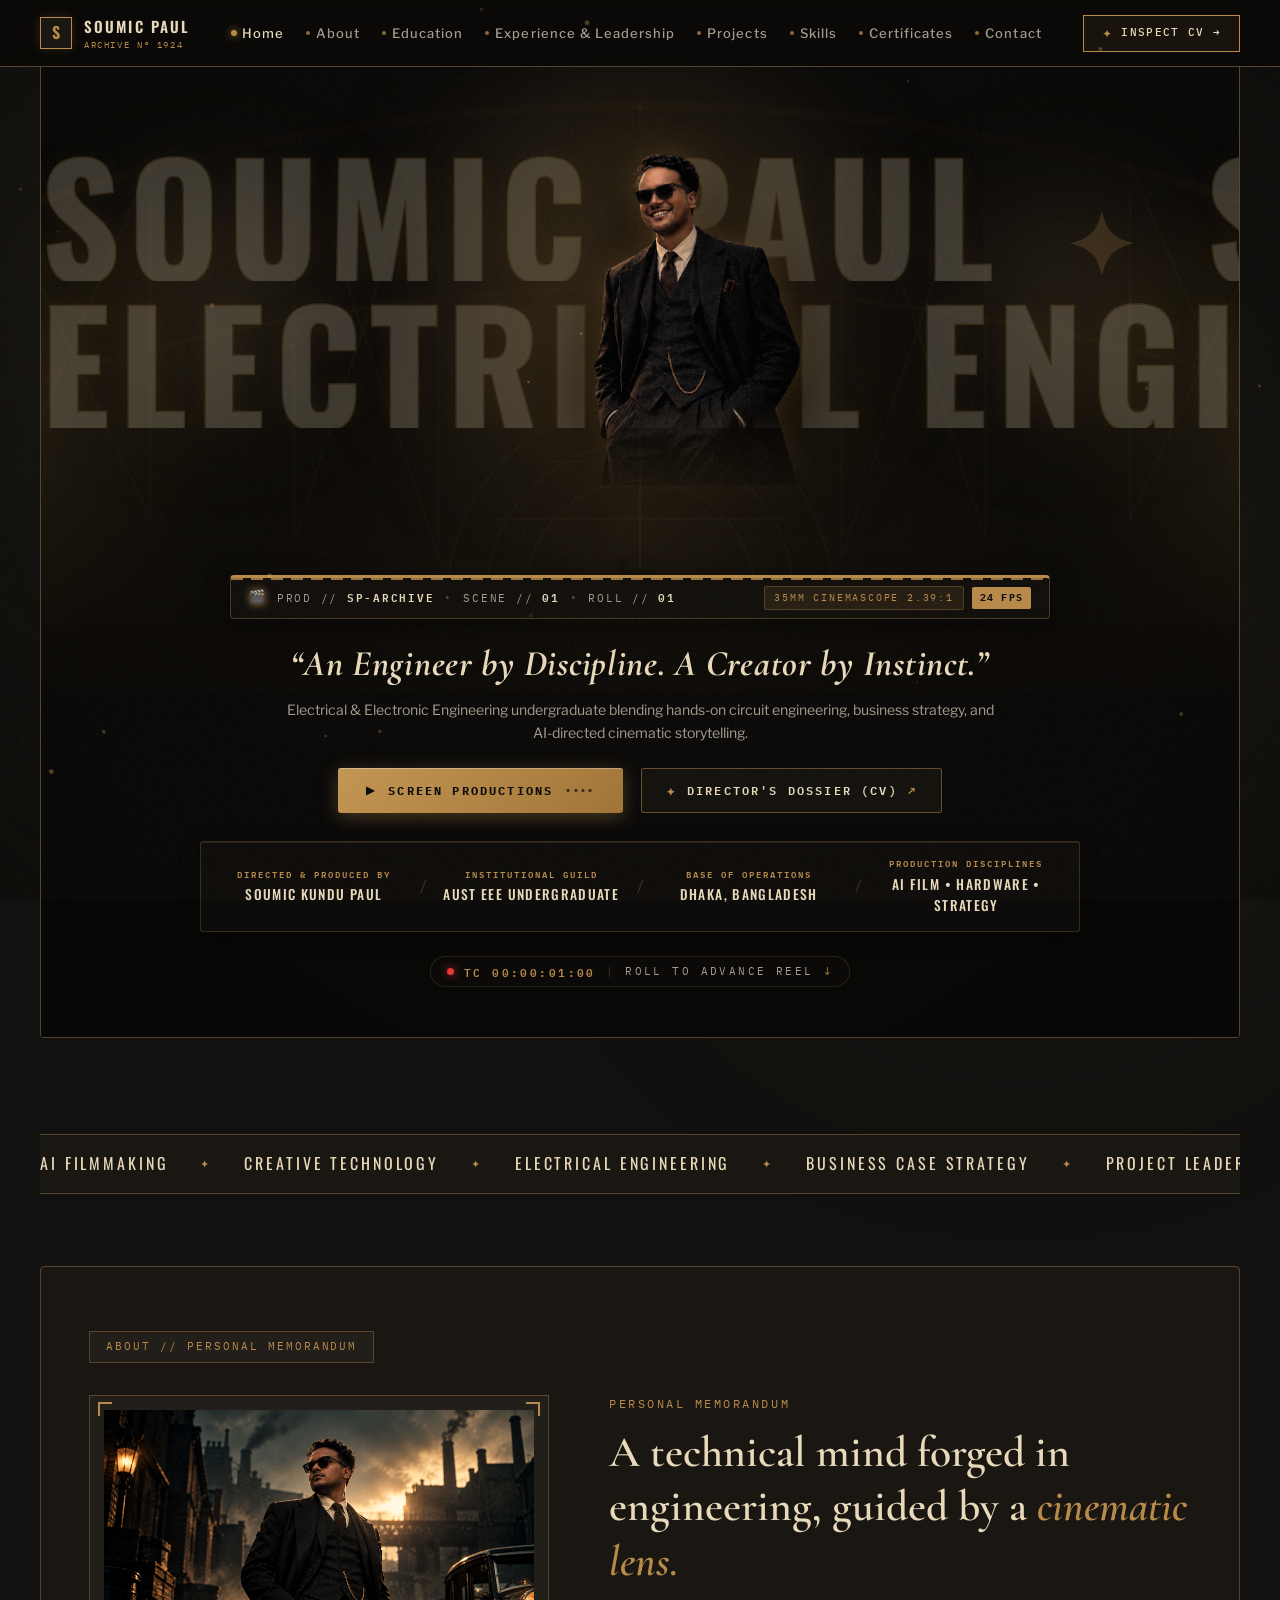
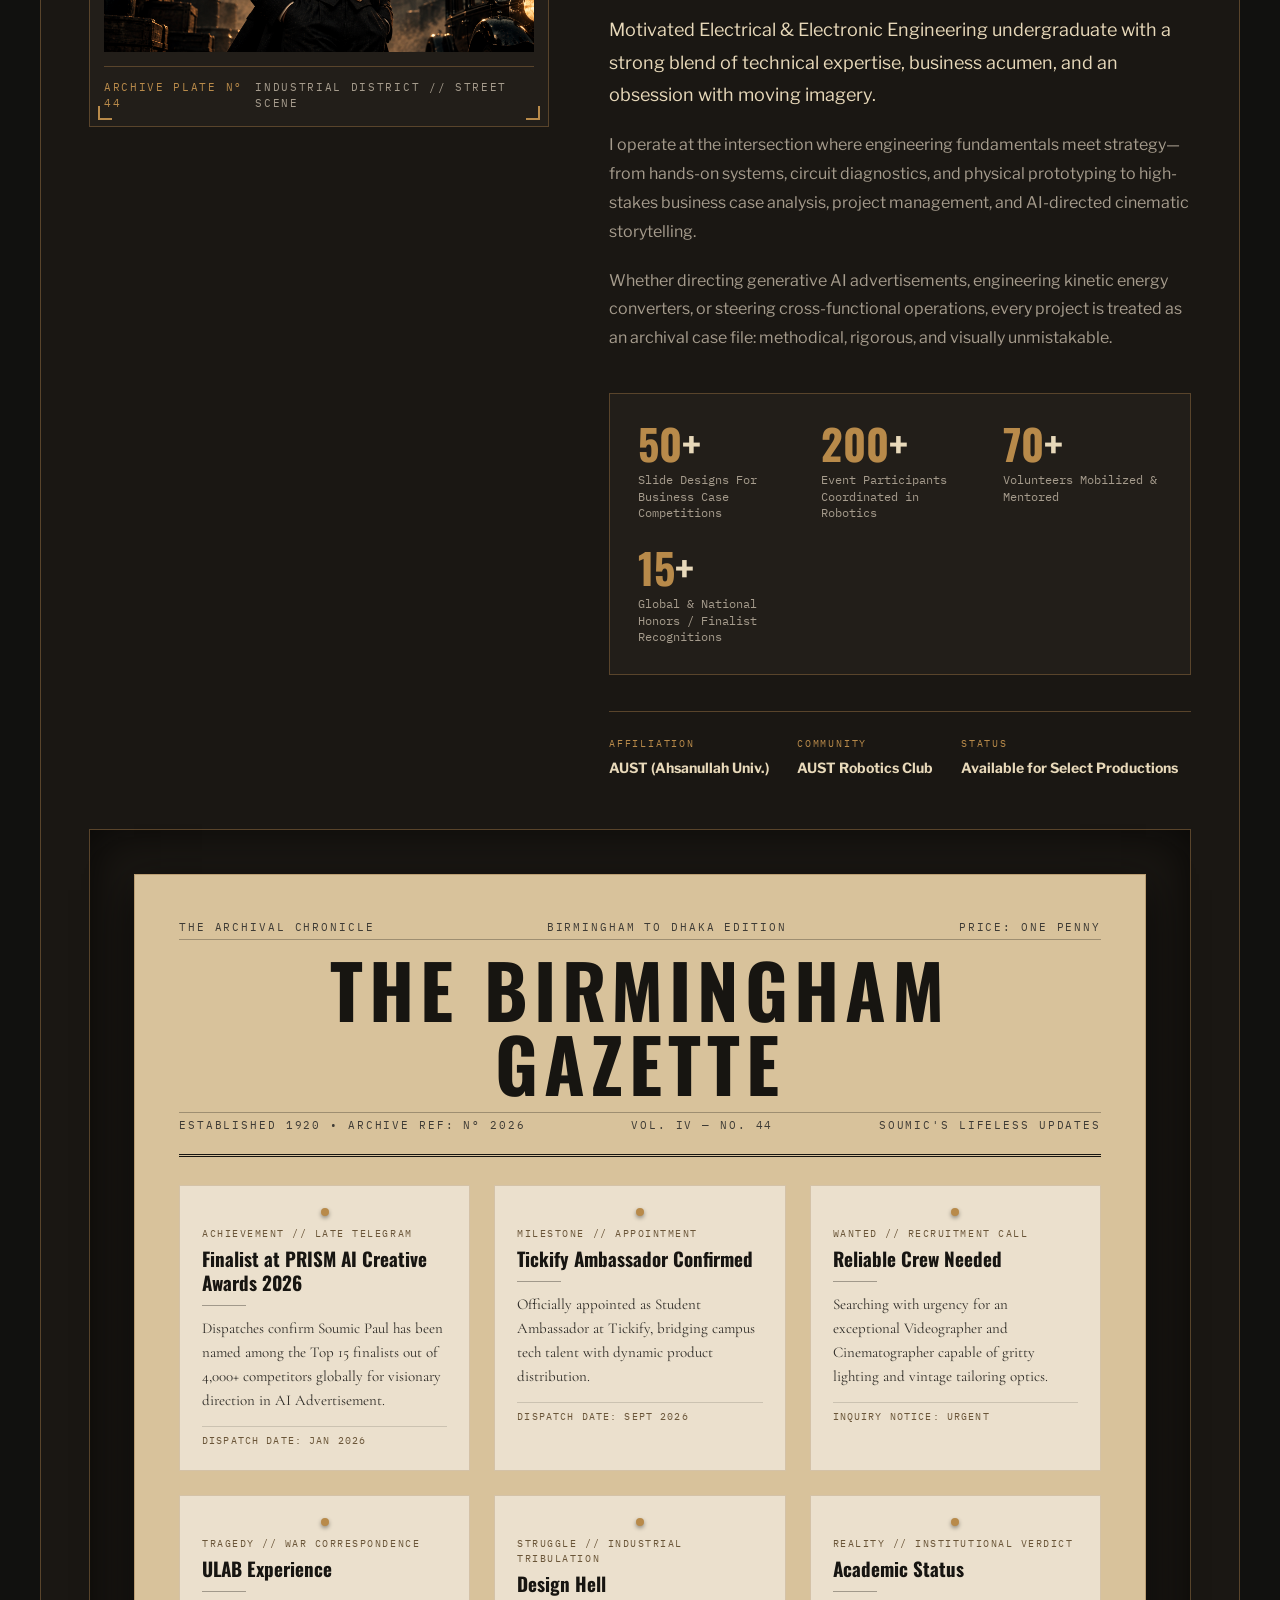
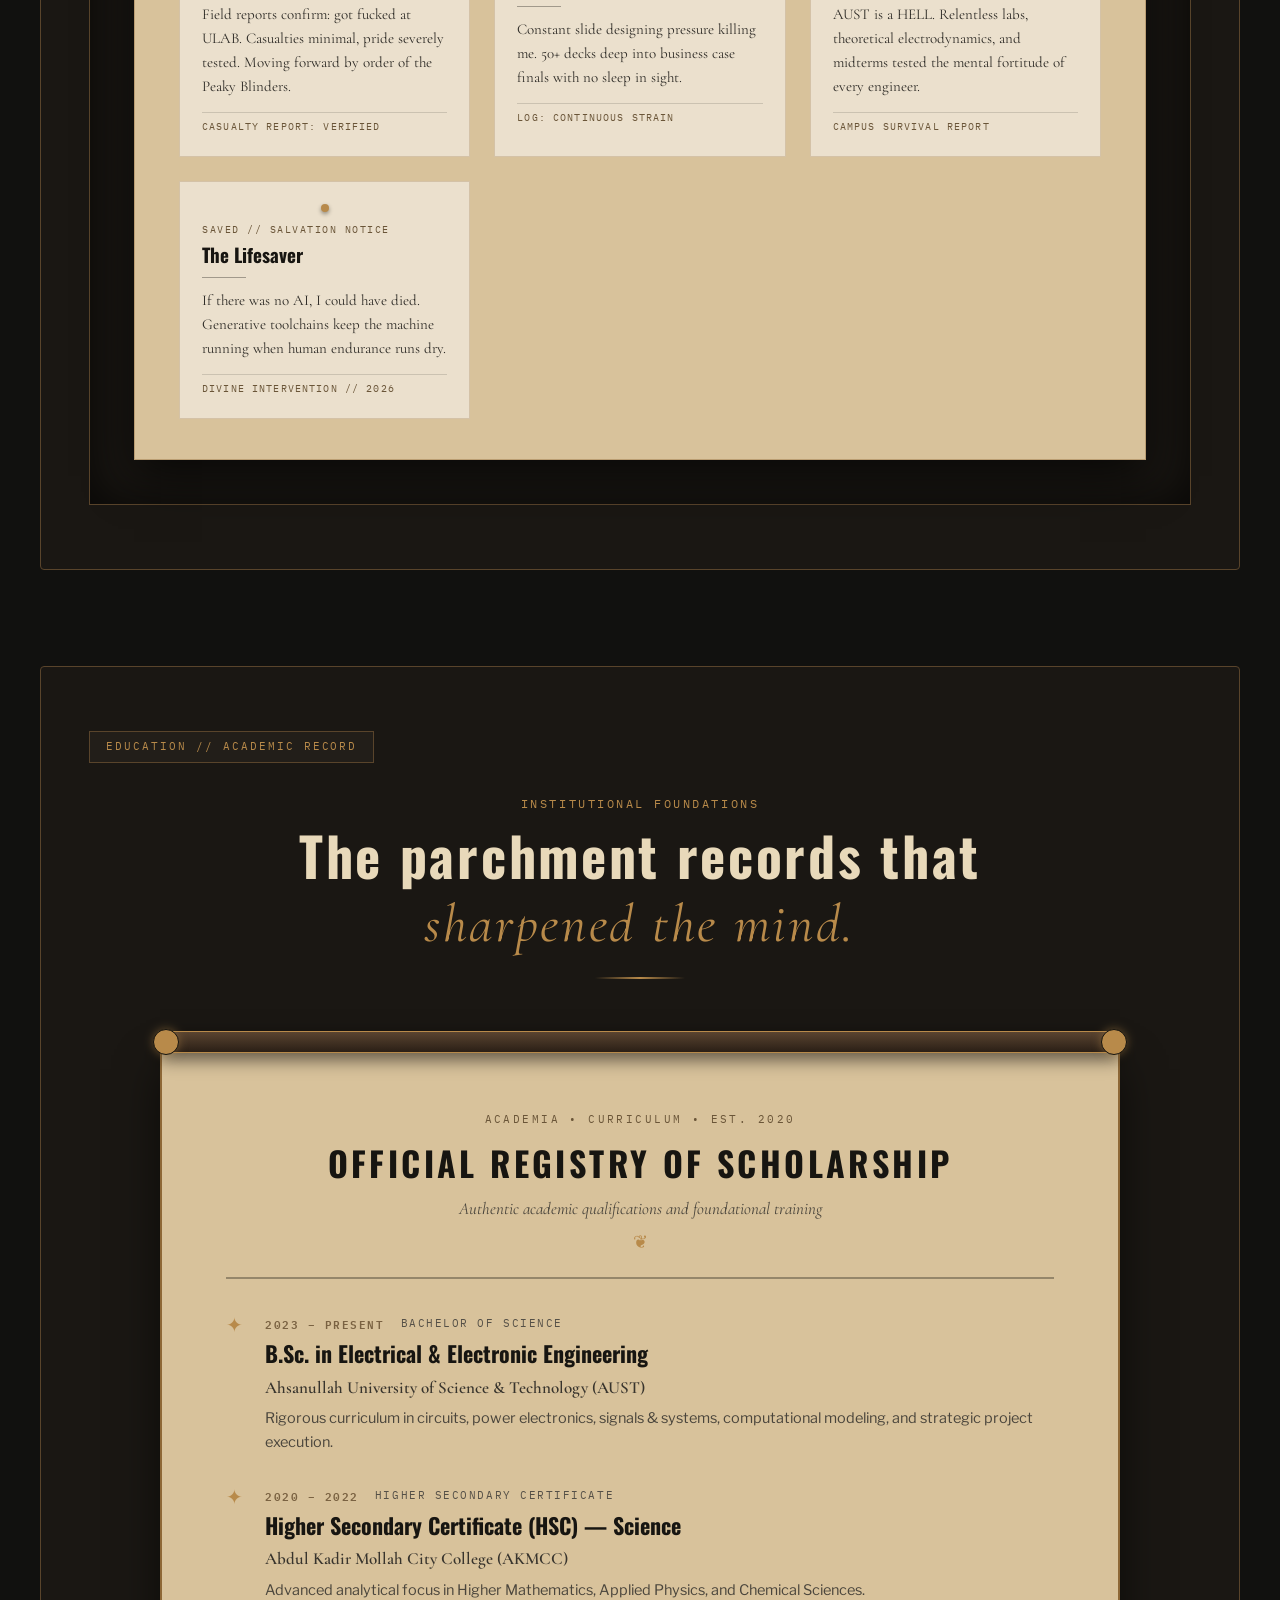
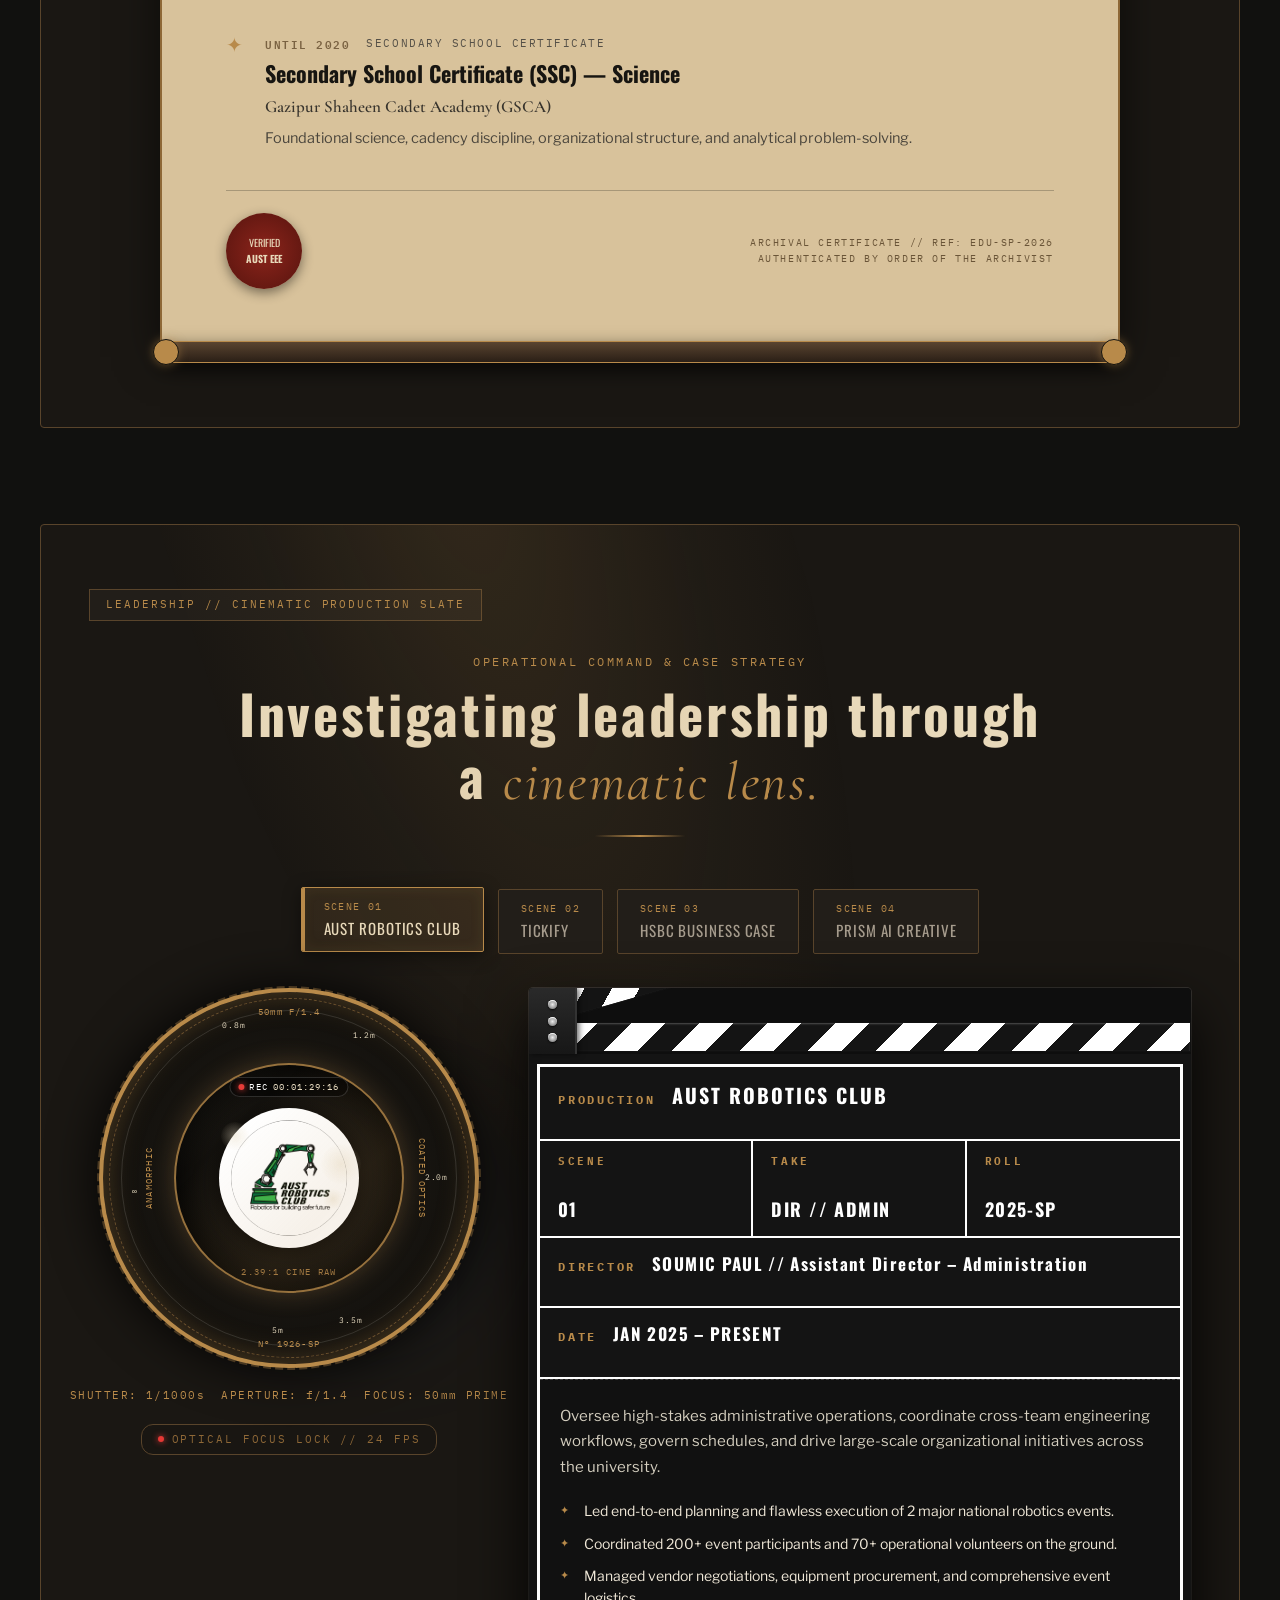
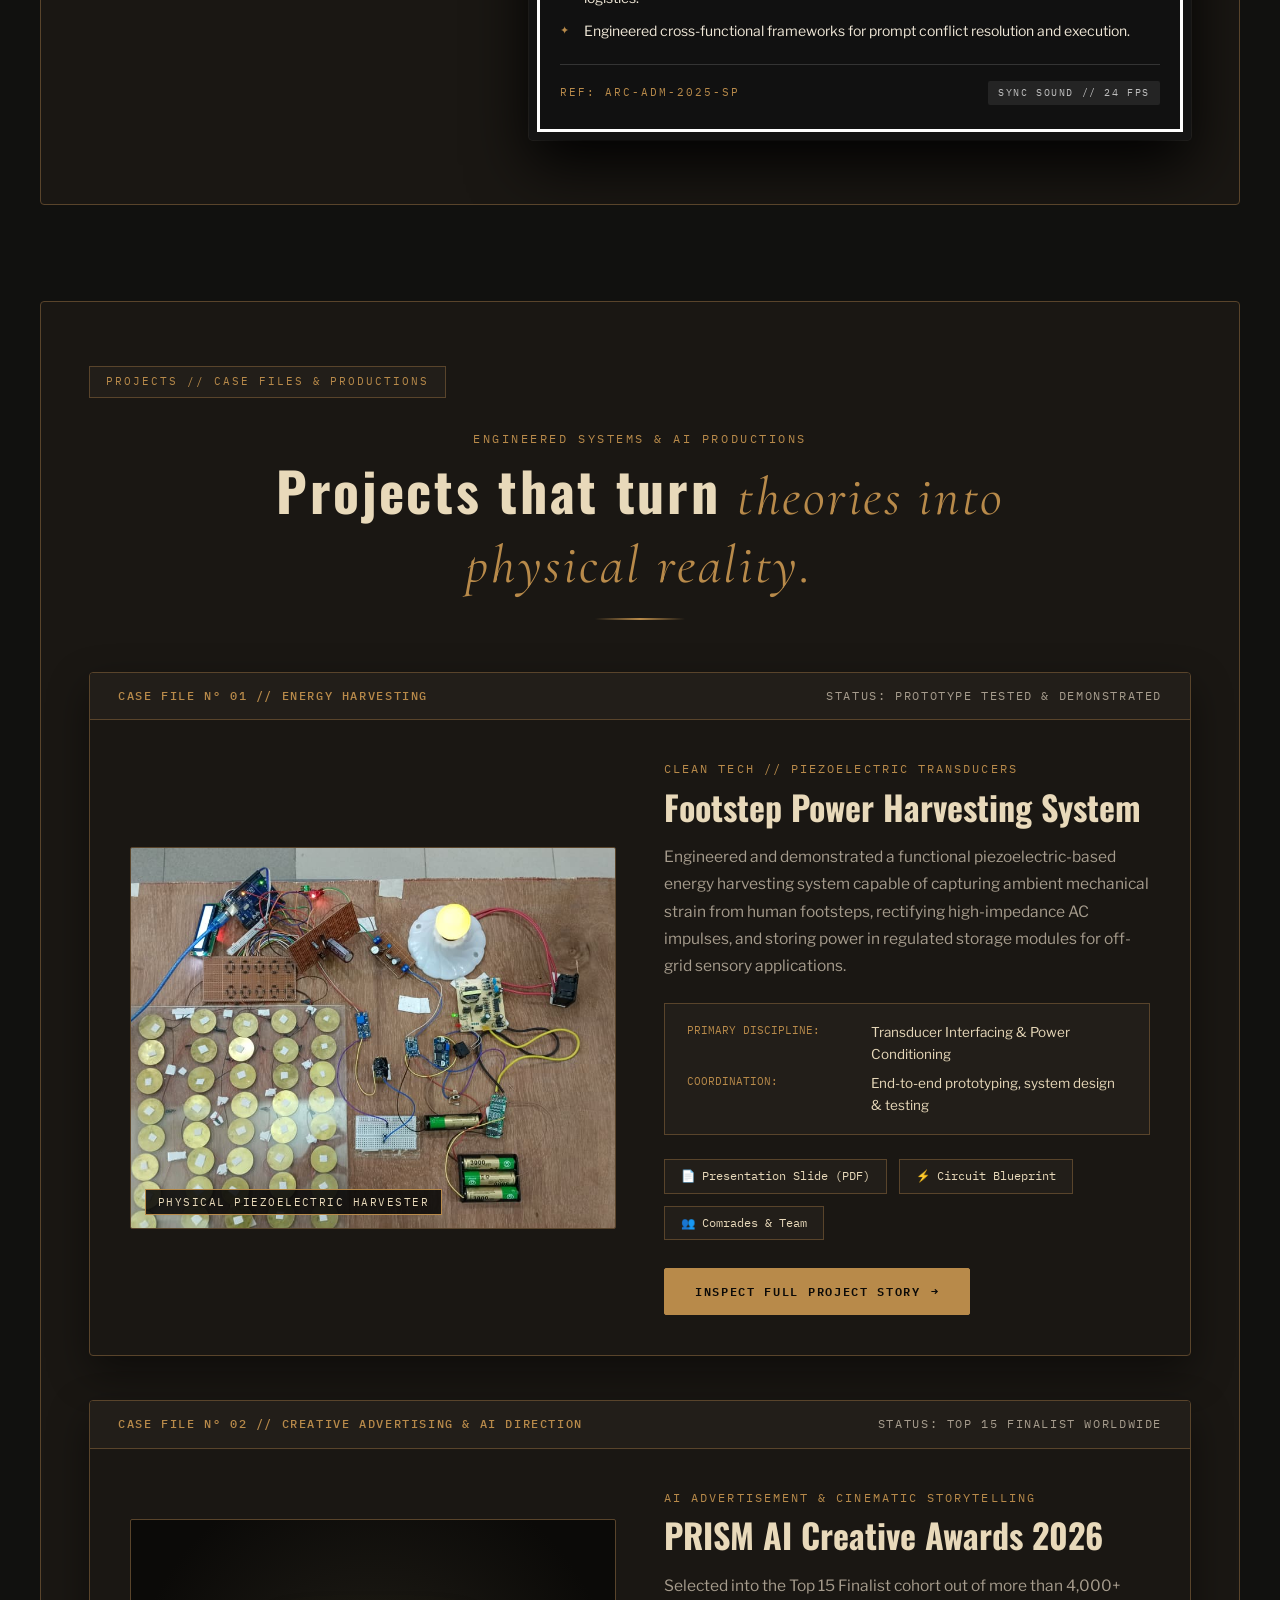
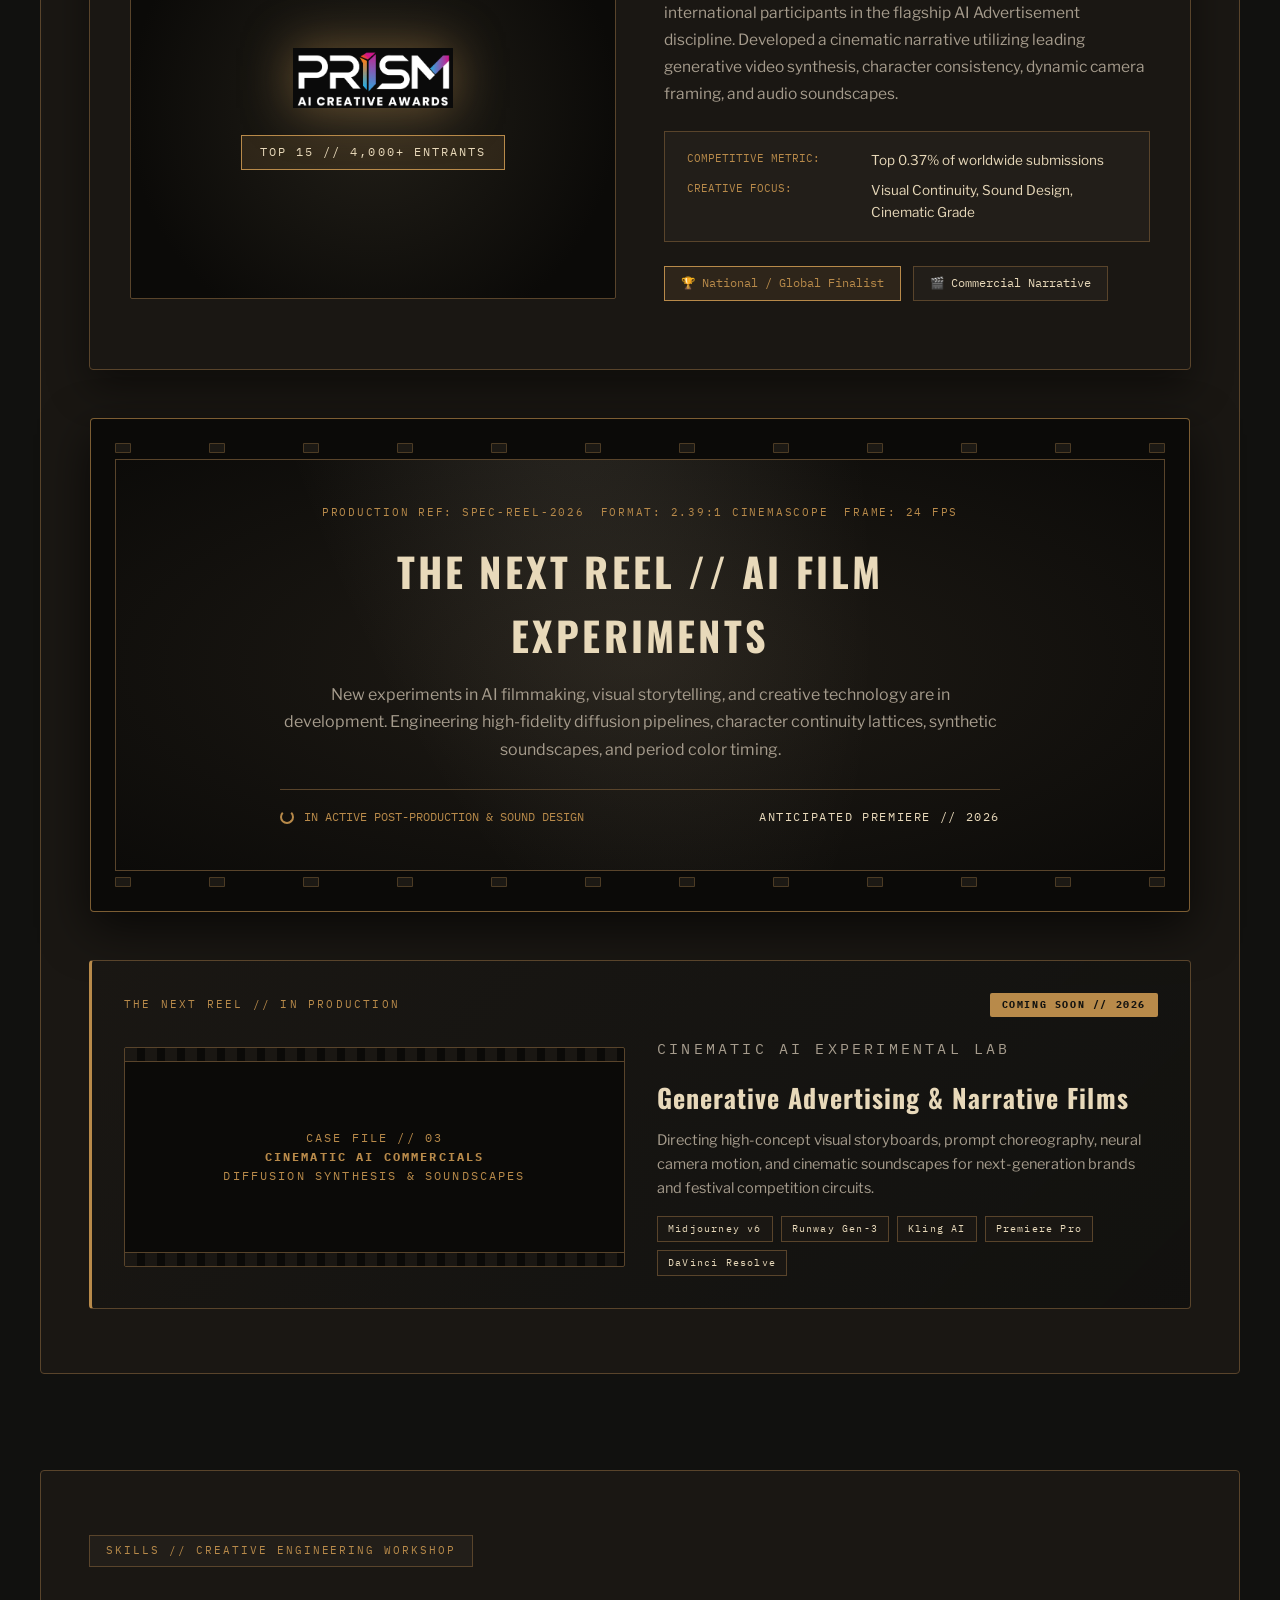
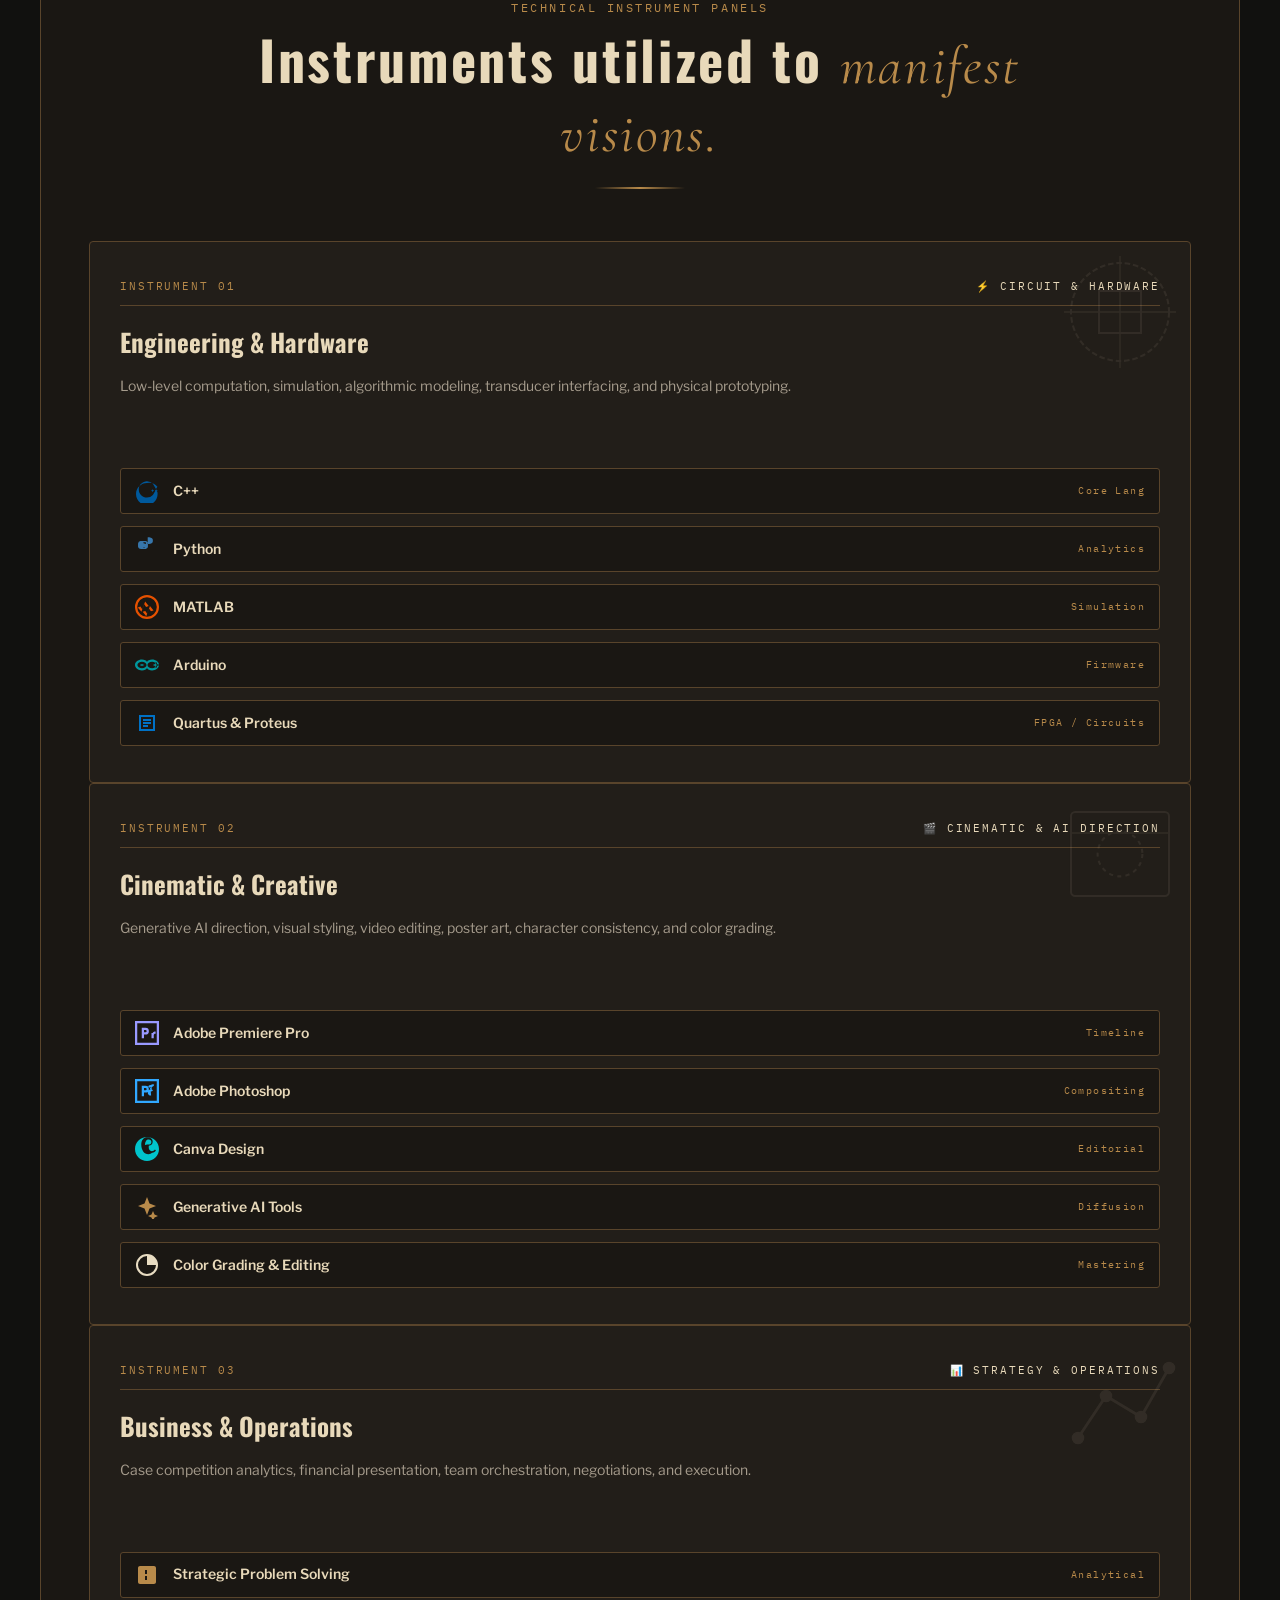
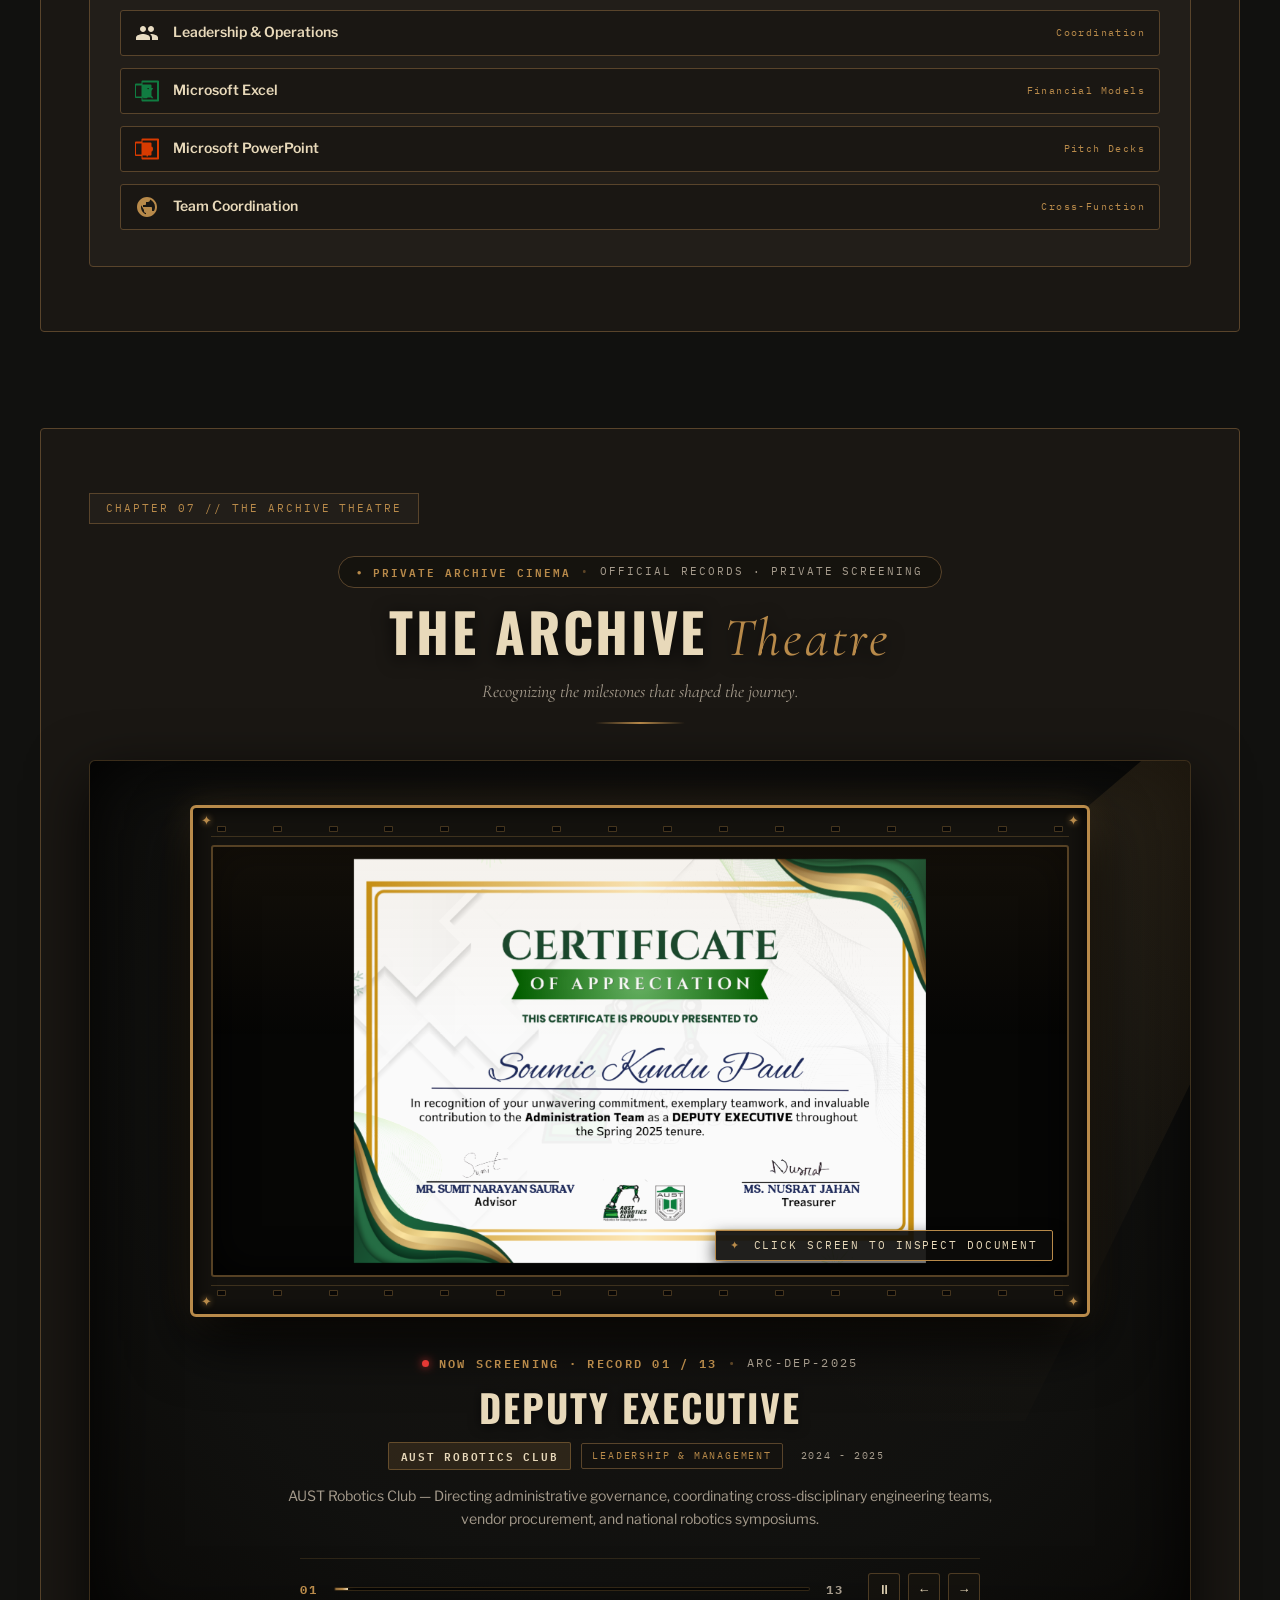
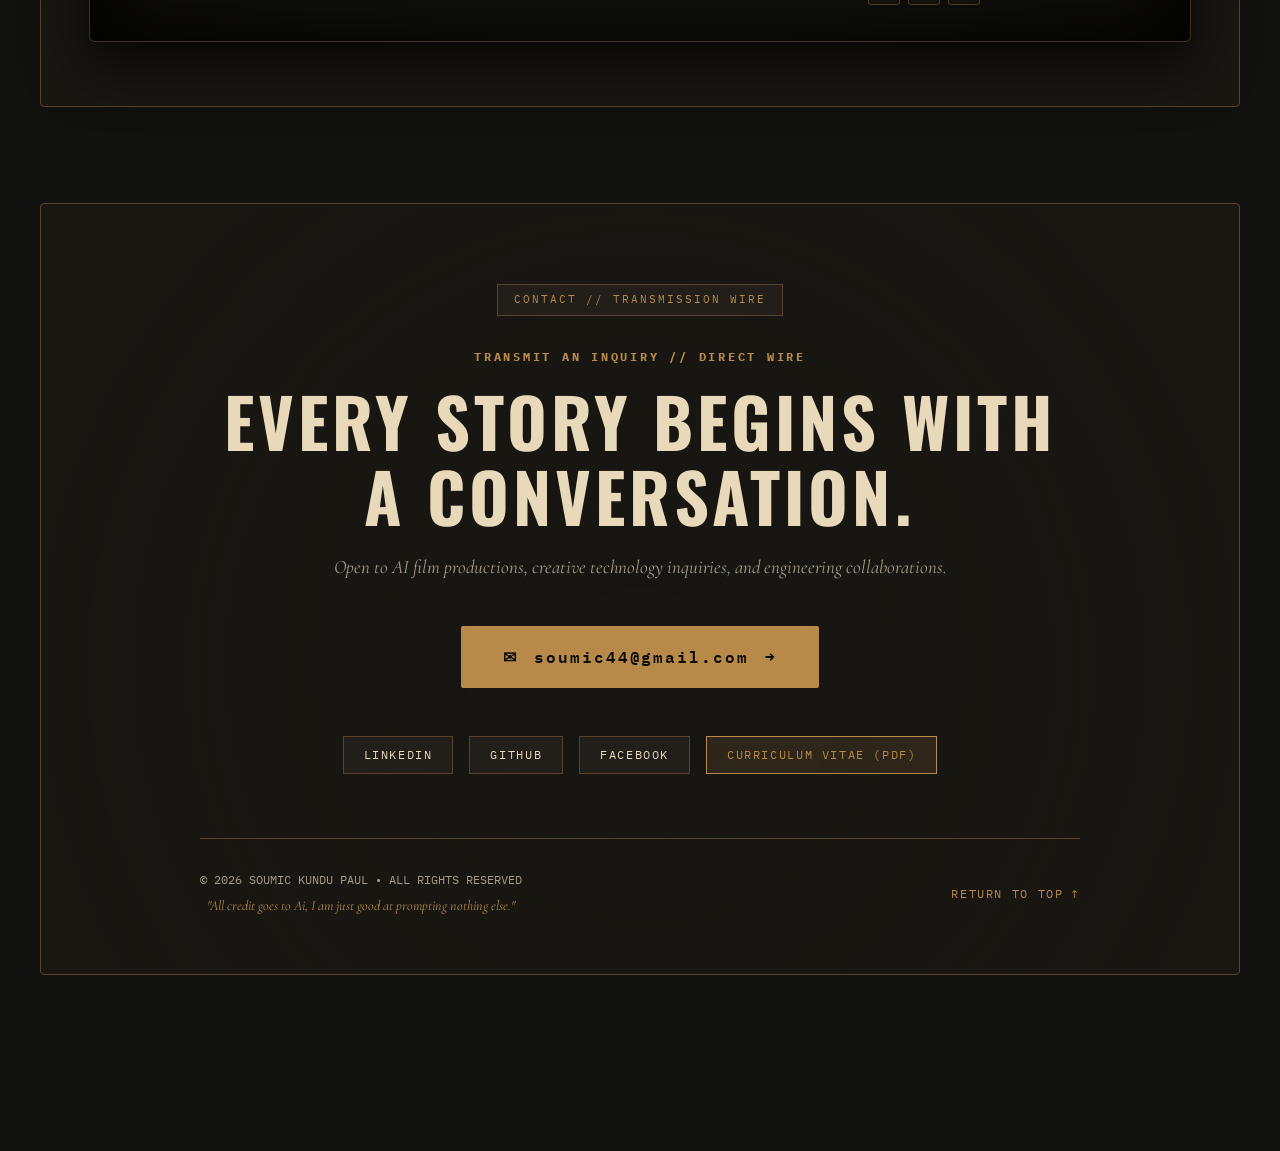
==== commit 3a17a28a: "Remove messy iris blade star lines and reticle crosshairs from leadership lens" ====
--- a/index.html
+++ b/index.html
@@ -530,17 +530,6 @@
                 <span class="dist-mark mark-6">∞</span>
               </div>
 
-              <!-- MECHANICAL APERTURE IRIS BLADES (MOTION GRAPHIC) -->
-              <div class="lens-iris-blades-group" id="lensIrisRing">
-                <span class="iris-blade b1"></span>
-                <span class="iris-blade b2"></span>
-                <span class="iris-blade b3"></span>
-                <span class="iris-blade b4"></span>
-                <span class="iris-blade b5"></span>
-                <span class="iris-blade b6"></span>
-                <span class="iris-blade b7"></span>
-                <span class="iris-blade b8"></span>
-              </div>
 
               <!-- OPTICAL SIGHT GLASS (CRISP, HIGH CONTRAST, ZERO COLOR BLENDING) -->
               <div class="lens-sight-glass" id="lensSightGlass">
@@ -554,9 +543,6 @@
                   <span class="hud-corner corner-bottom-left">⌞</span>
                   <span class="hud-corner corner-bottom-right">⌟</span>
                   
-                  <!-- CENTER RETICLE & CROSSHAIR -->
-                  <div class="reticle-center-circle"></div>
-                  <span class="reticle-crosshair"></span>
 
                   <!-- LIVE RECORDING INDICATOR & TIMECODE -->
                   <div class="hud-rec-bar">
--- a/styles.css
+++ b/styles.css
@@ -1719,45 +1719,7 @@
 .dist-mark.mark-5 { bottom: 8px; left: 45%; }
 .dist-mark.mark-6 { left: 10px; top: 52%; }
 
-/* MECHANICAL APERTURE IRIS BLADES (MOTION GRAPHIC) */
-.lens-iris-blades-group {
-  position: absolute;
-  inset: 38px;
-  border-radius: 50%;
-  pointer-events: none;
-  z-index: 2;
-}
-
-.iris-blade {
-  position: absolute;
-  width: 50%;
-  height: 50%;
-  top: 25%;
-  left: 25%;
-  border-top: 2px solid rgba(184, 138, 74, 0.35);
-  border-radius: 50% 0;
-  transition: transform 0.45s cubic-bezier(0.16, 1, 0.3, 1), opacity 0.45s ease;
-  transform-origin: 0% 0%;
-}
-
-.iris-blade.b1 { transform: rotate(0deg); }
-.iris-blade.b2 { transform: rotate(45deg); }
-.iris-blade.b3 { transform: rotate(90deg); }
-.iris-blade.b4 { transform: rotate(135deg); }
-.iris-blade.b5 { transform: rotate(180deg); }
-.iris-blade.b6 { transform: rotate(225deg); }
-.iris-blade.b7 { transform: rotate(270deg); }
-.iris-blade.b8 { transform: rotate(315deg); }
-
-.lens-iris-blades-group.iris-contracting .iris-blade {
-  animation: irisBladeSnap 0.52s cubic-bezier(0.16, 1, 0.3, 1);
-}
-
-@keyframes irisBladeSnap {
-  0% { transform: scale(1.15); opacity: 0.7; }
-  45% { transform: scale(0.85); opacity: 0.95; }
-  100% { transform: scale(1); opacity: 0.4; }
-}
+/* Clean optical aperture aperture stage */
 
 /* OPTICAL SIGHT GLASS (HIGH CONTRAST, ZERO COLOR BLENDING) */
 .lens-sight-glass {
@@ -1808,27 +1770,7 @@
 .corner-bottom-left { bottom: 20px; left: 24px; }
 .corner-bottom-right { bottom: 20px; right: 24px; }
 
-.reticle-center-circle {
-  position: absolute;
-  top: 50%;
-  left: 50%;
-  width: 44px;
-  height: 44px;
-  transform: translate(-50%, -50%);
-  border: 1px dashed rgba(184, 138, 74, 0.4);
-  border-radius: 50%;
-}
-
-.reticle-crosshair {
-  position: absolute;
-  top: 50%;
-  left: 50%;
-  width: 22px;
-  height: 22px;
-  transform: translate(-50%, -50%);
-  border-left: 1px solid rgba(184, 138, 74, 0.7);
-  border-top: 1px solid rgba(184, 138, 74, 0.7);
-}
+
 
 .hud-rec-bar {
   position: absolute;
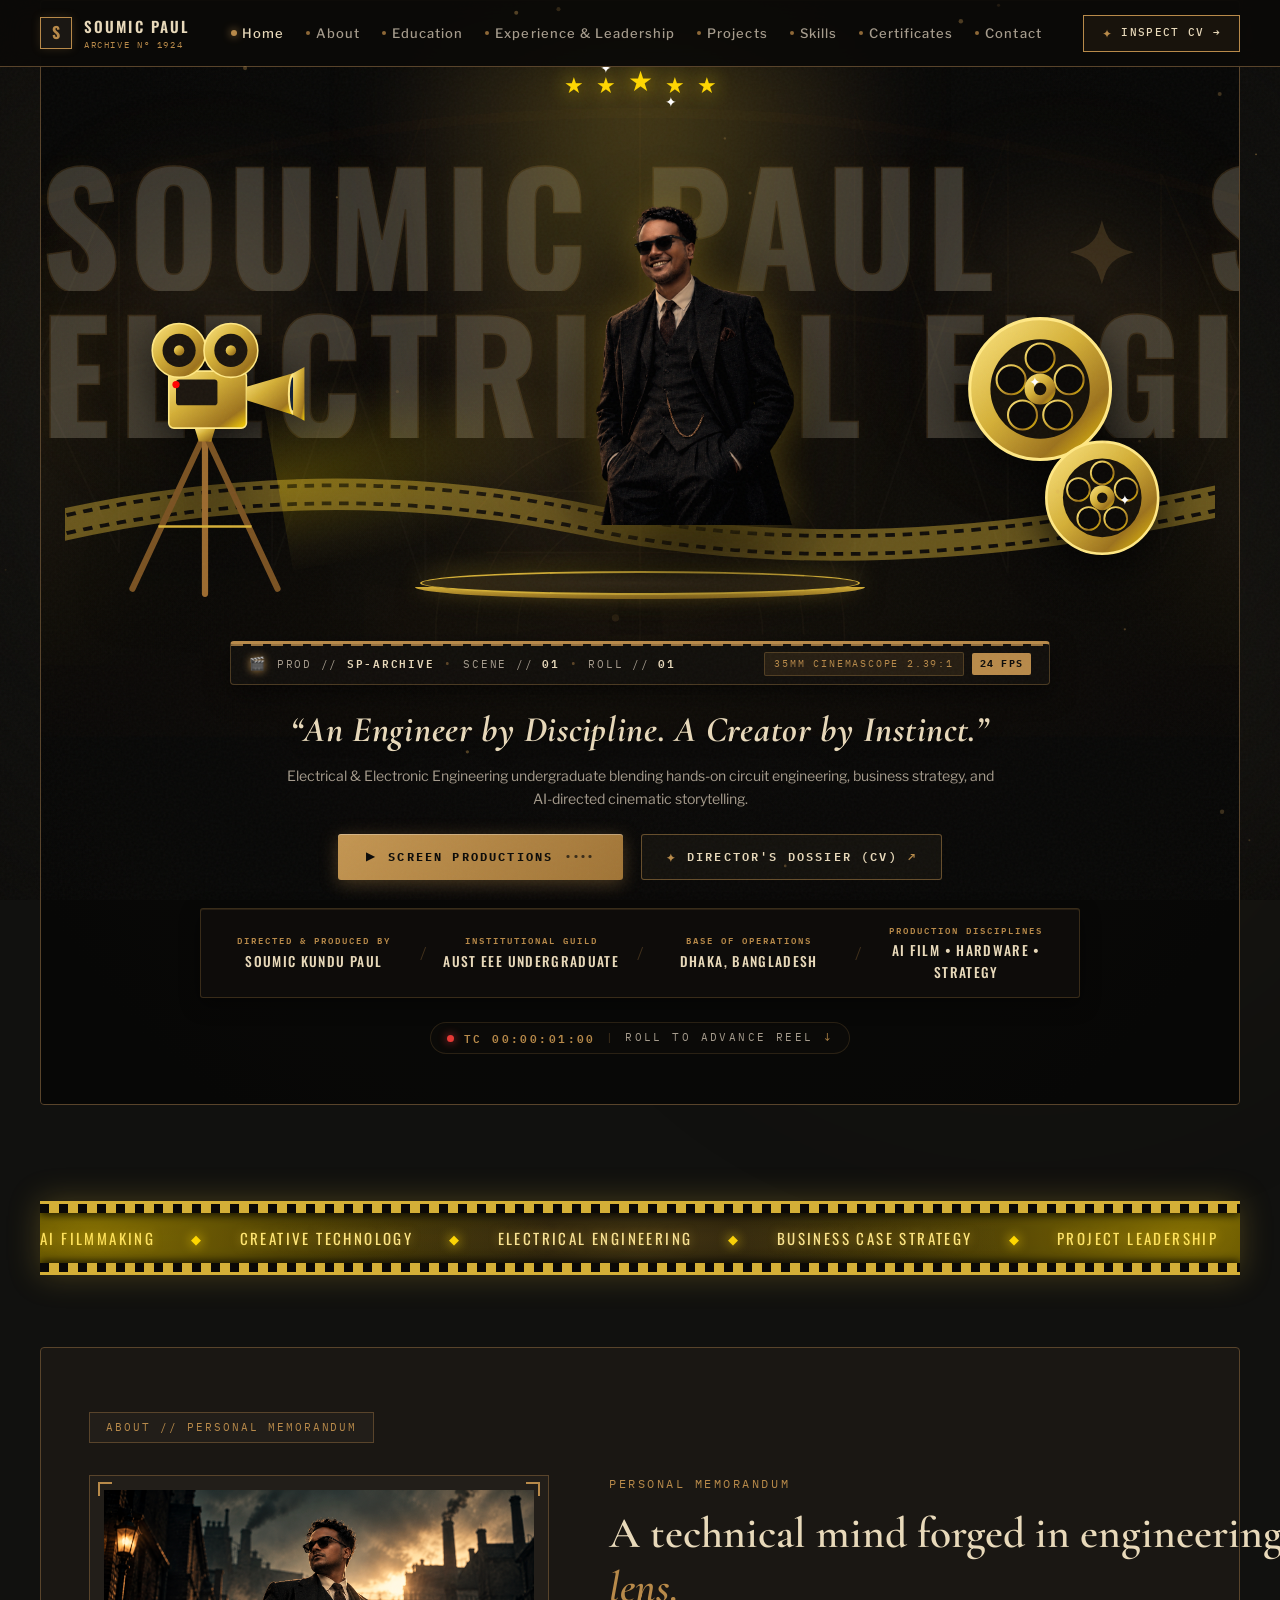
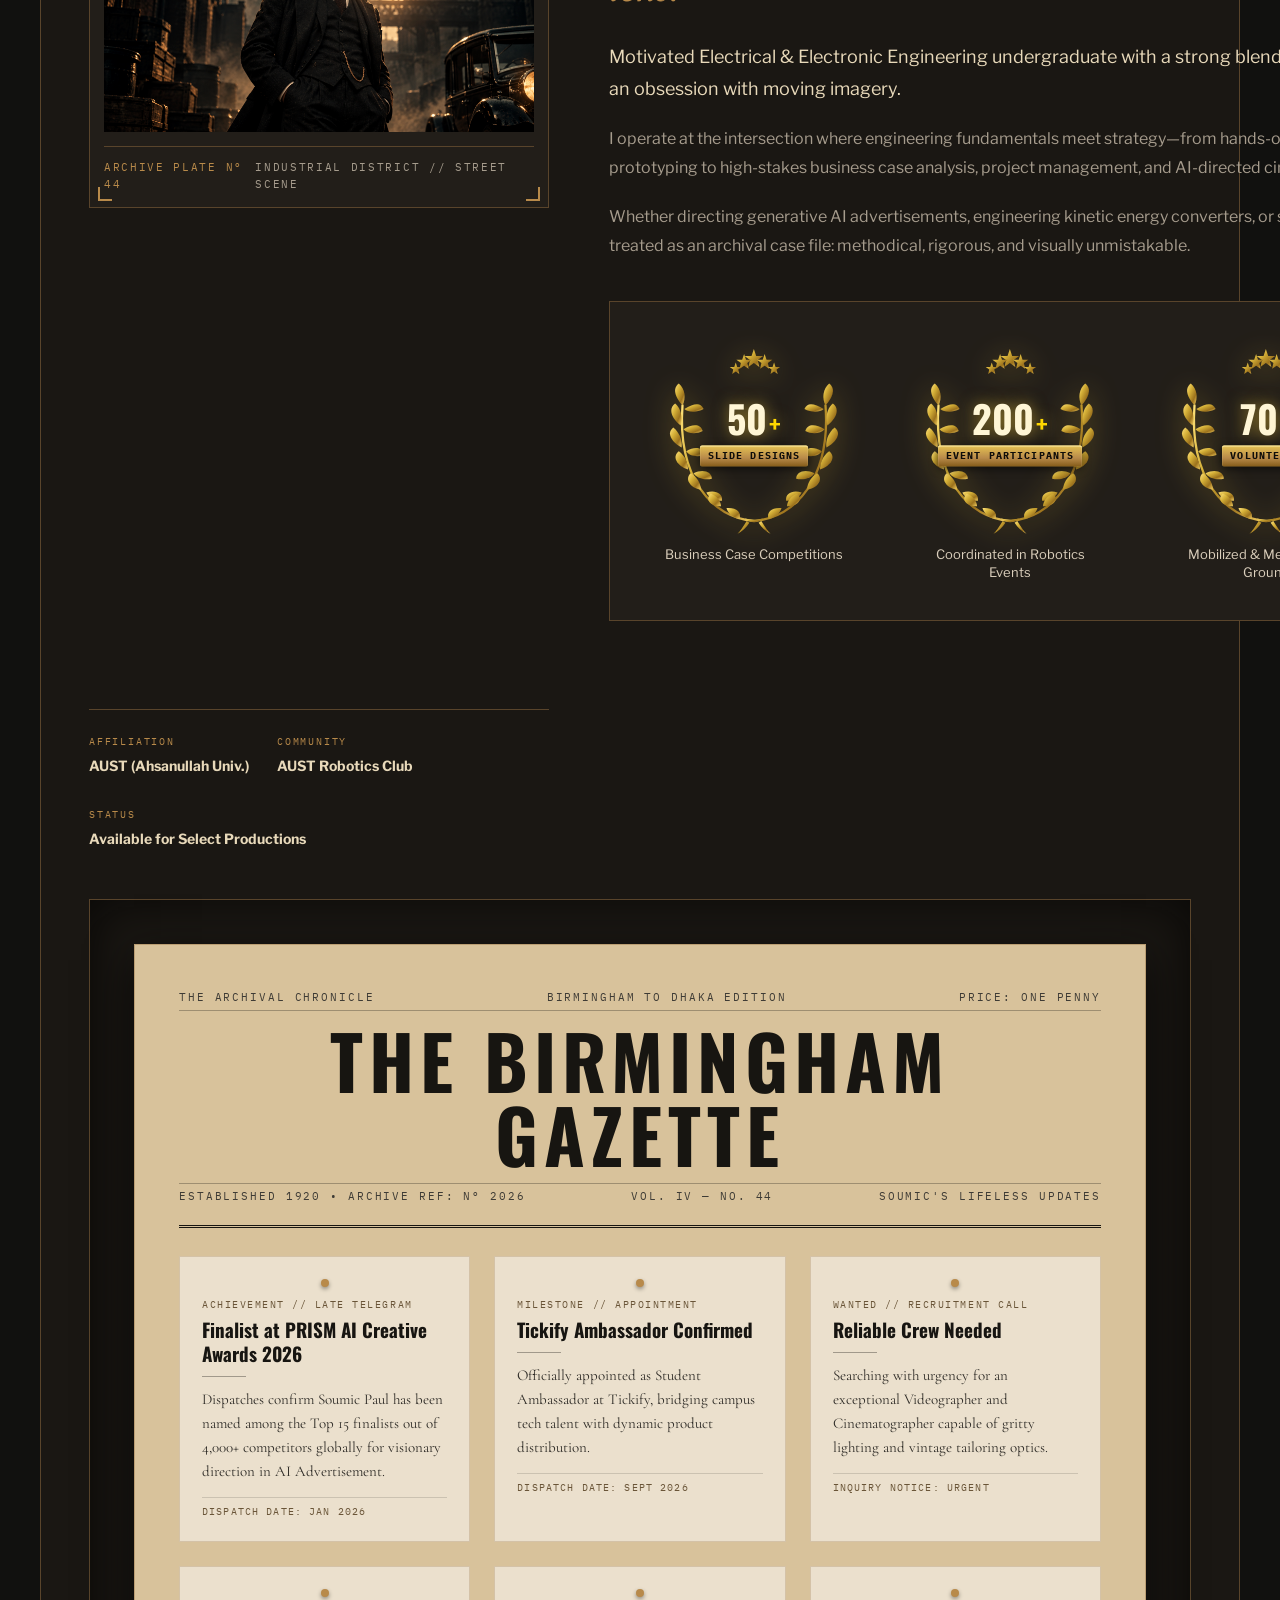
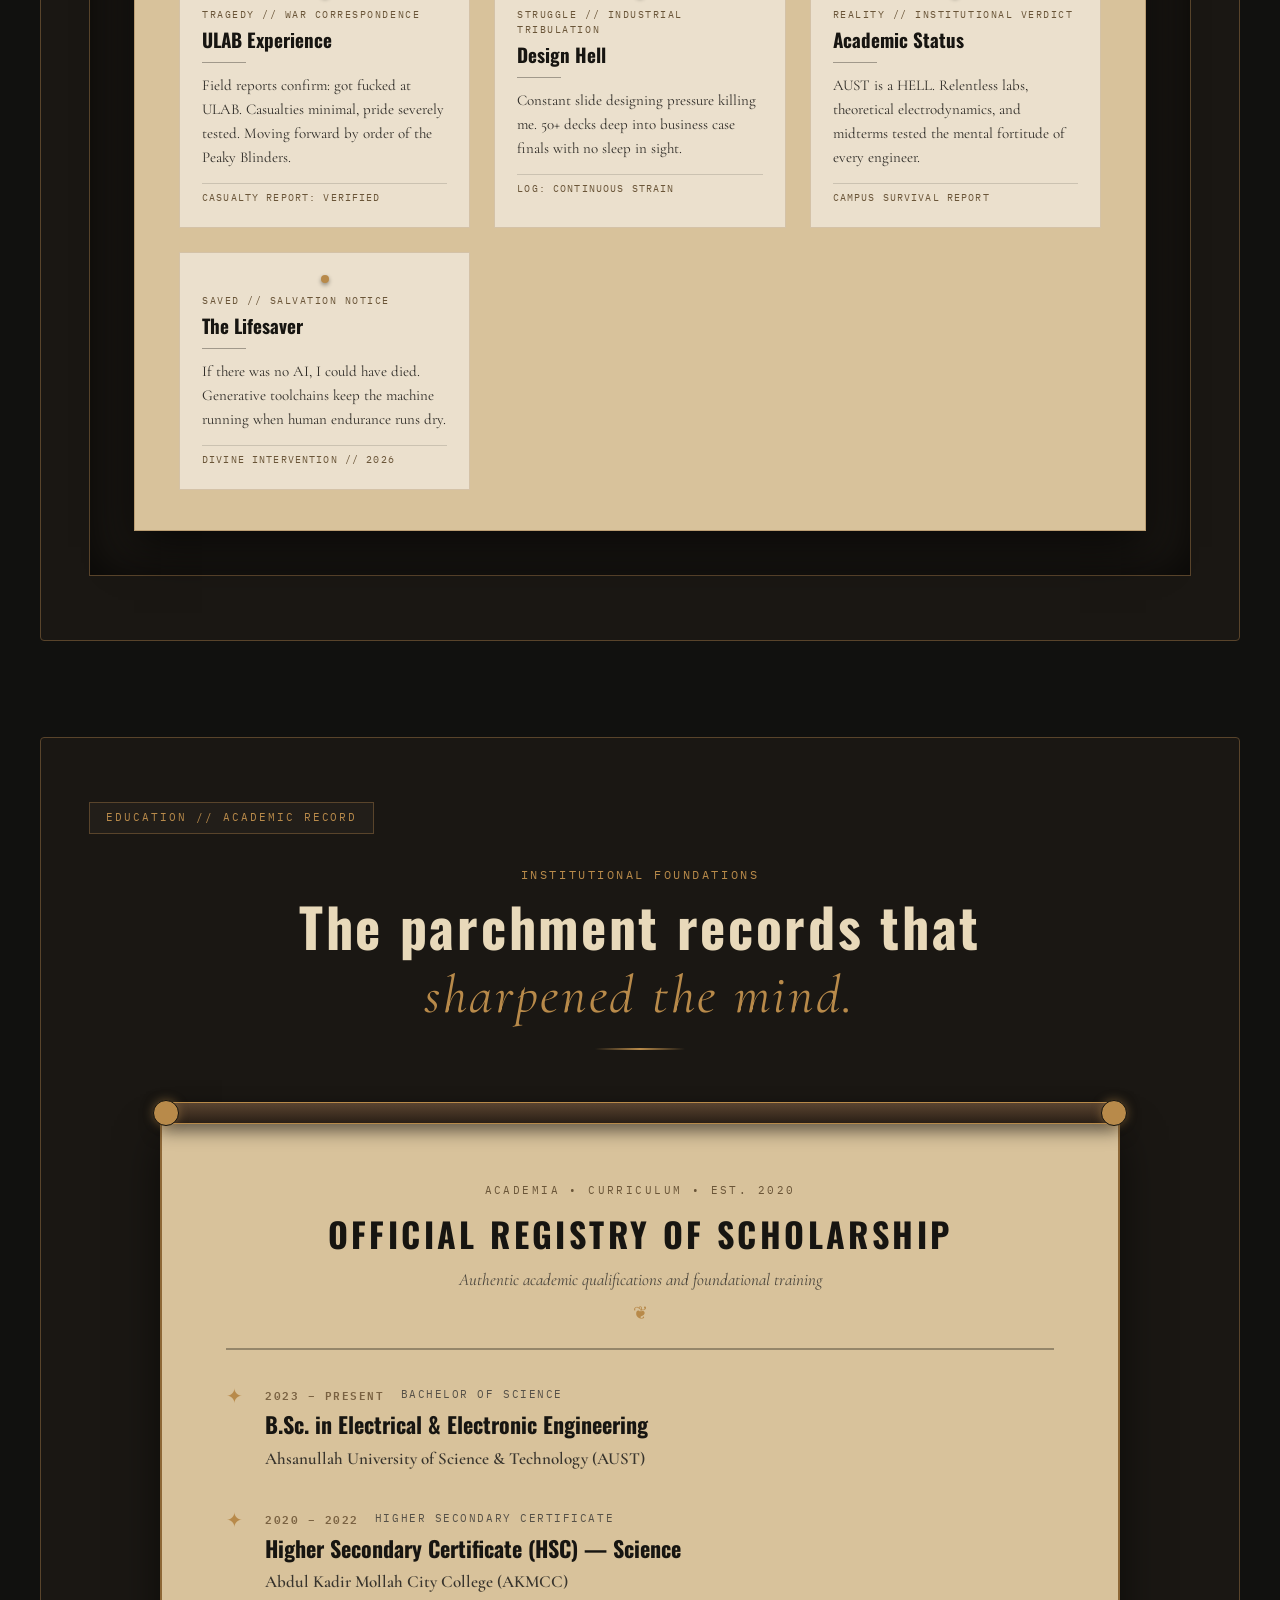
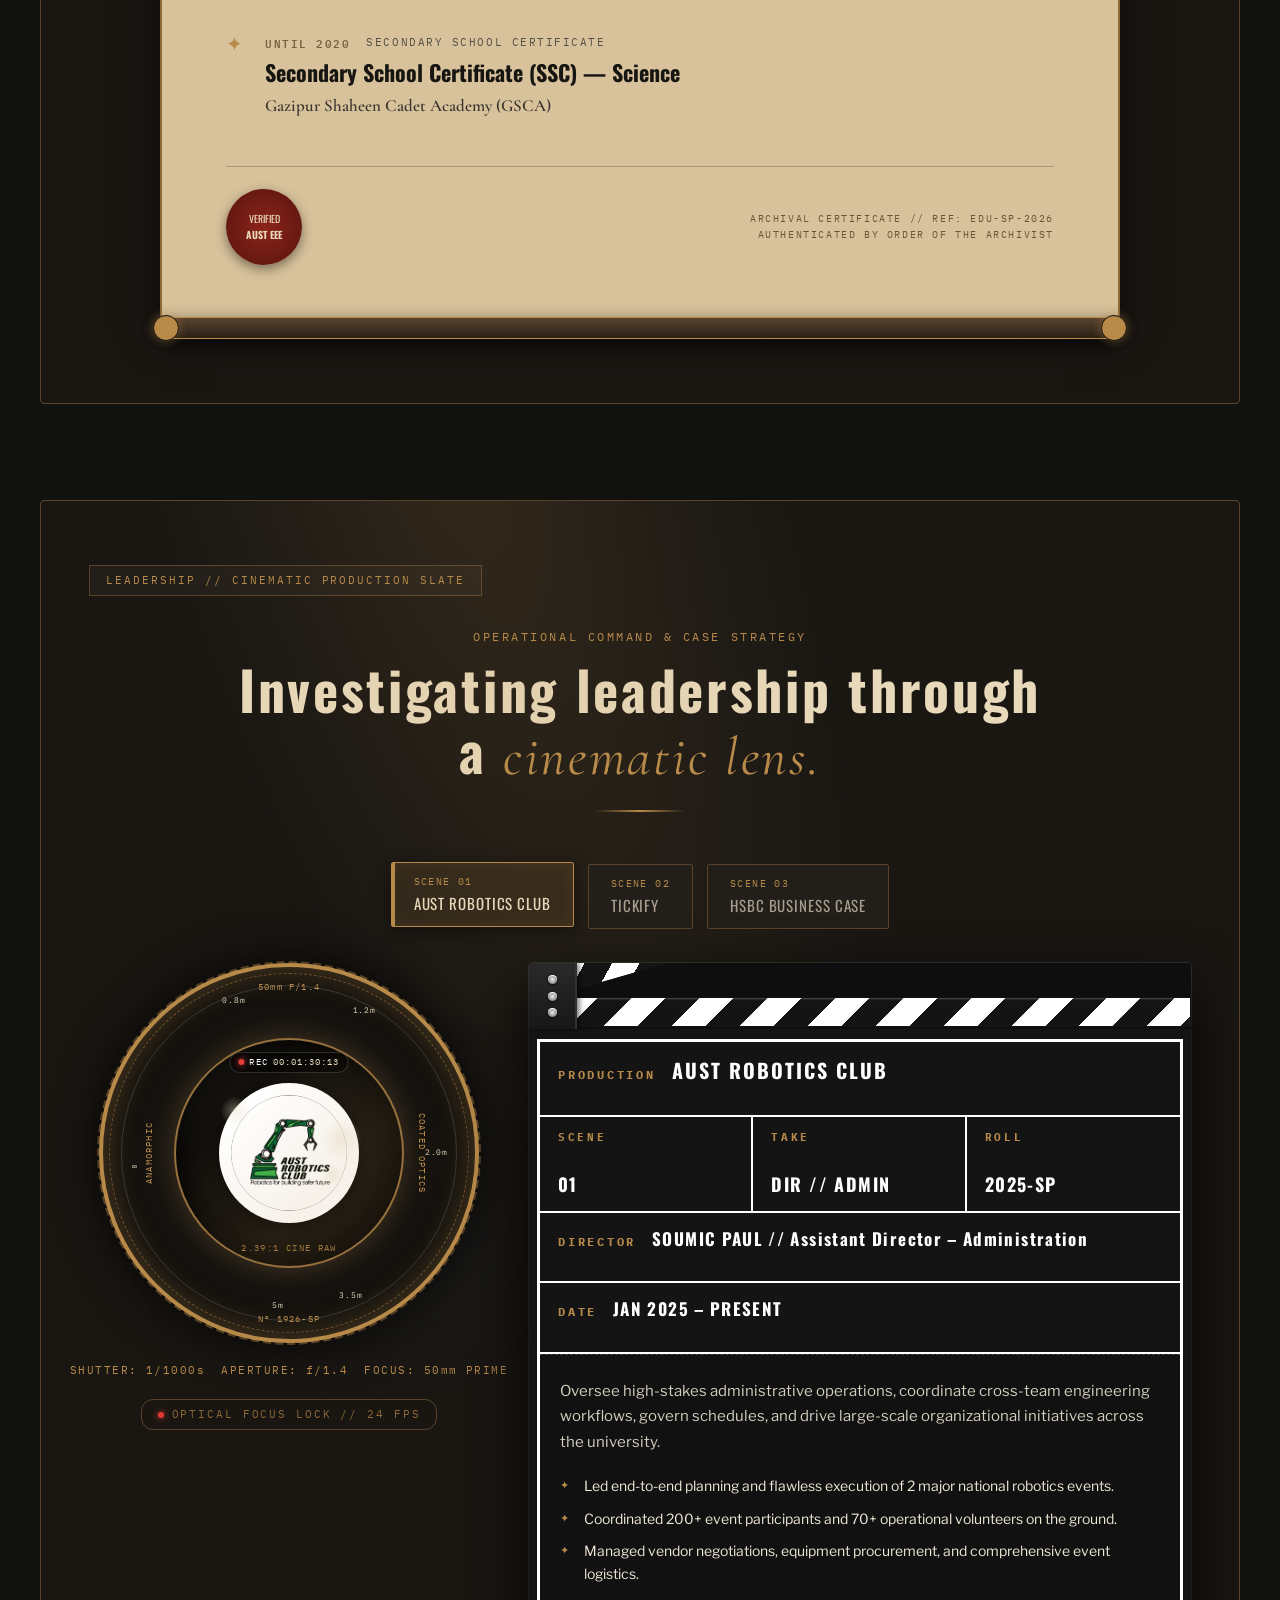
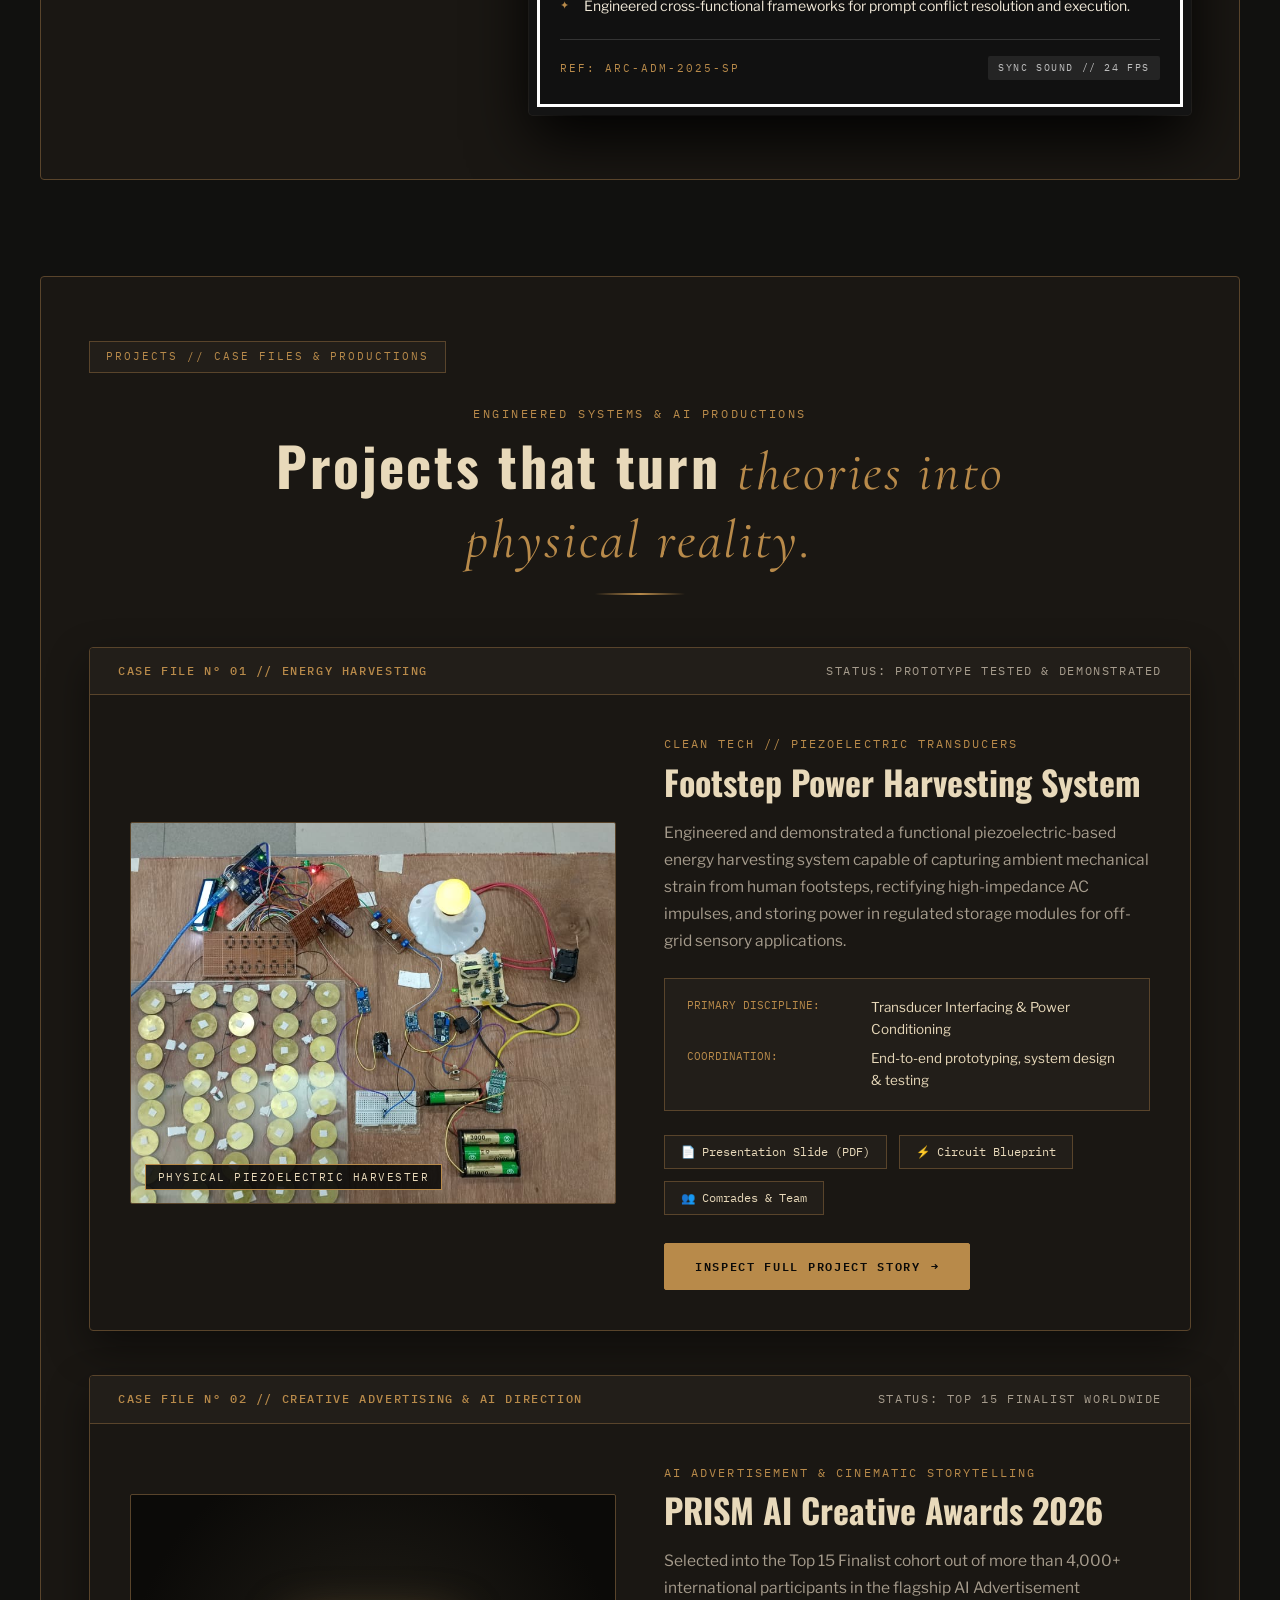
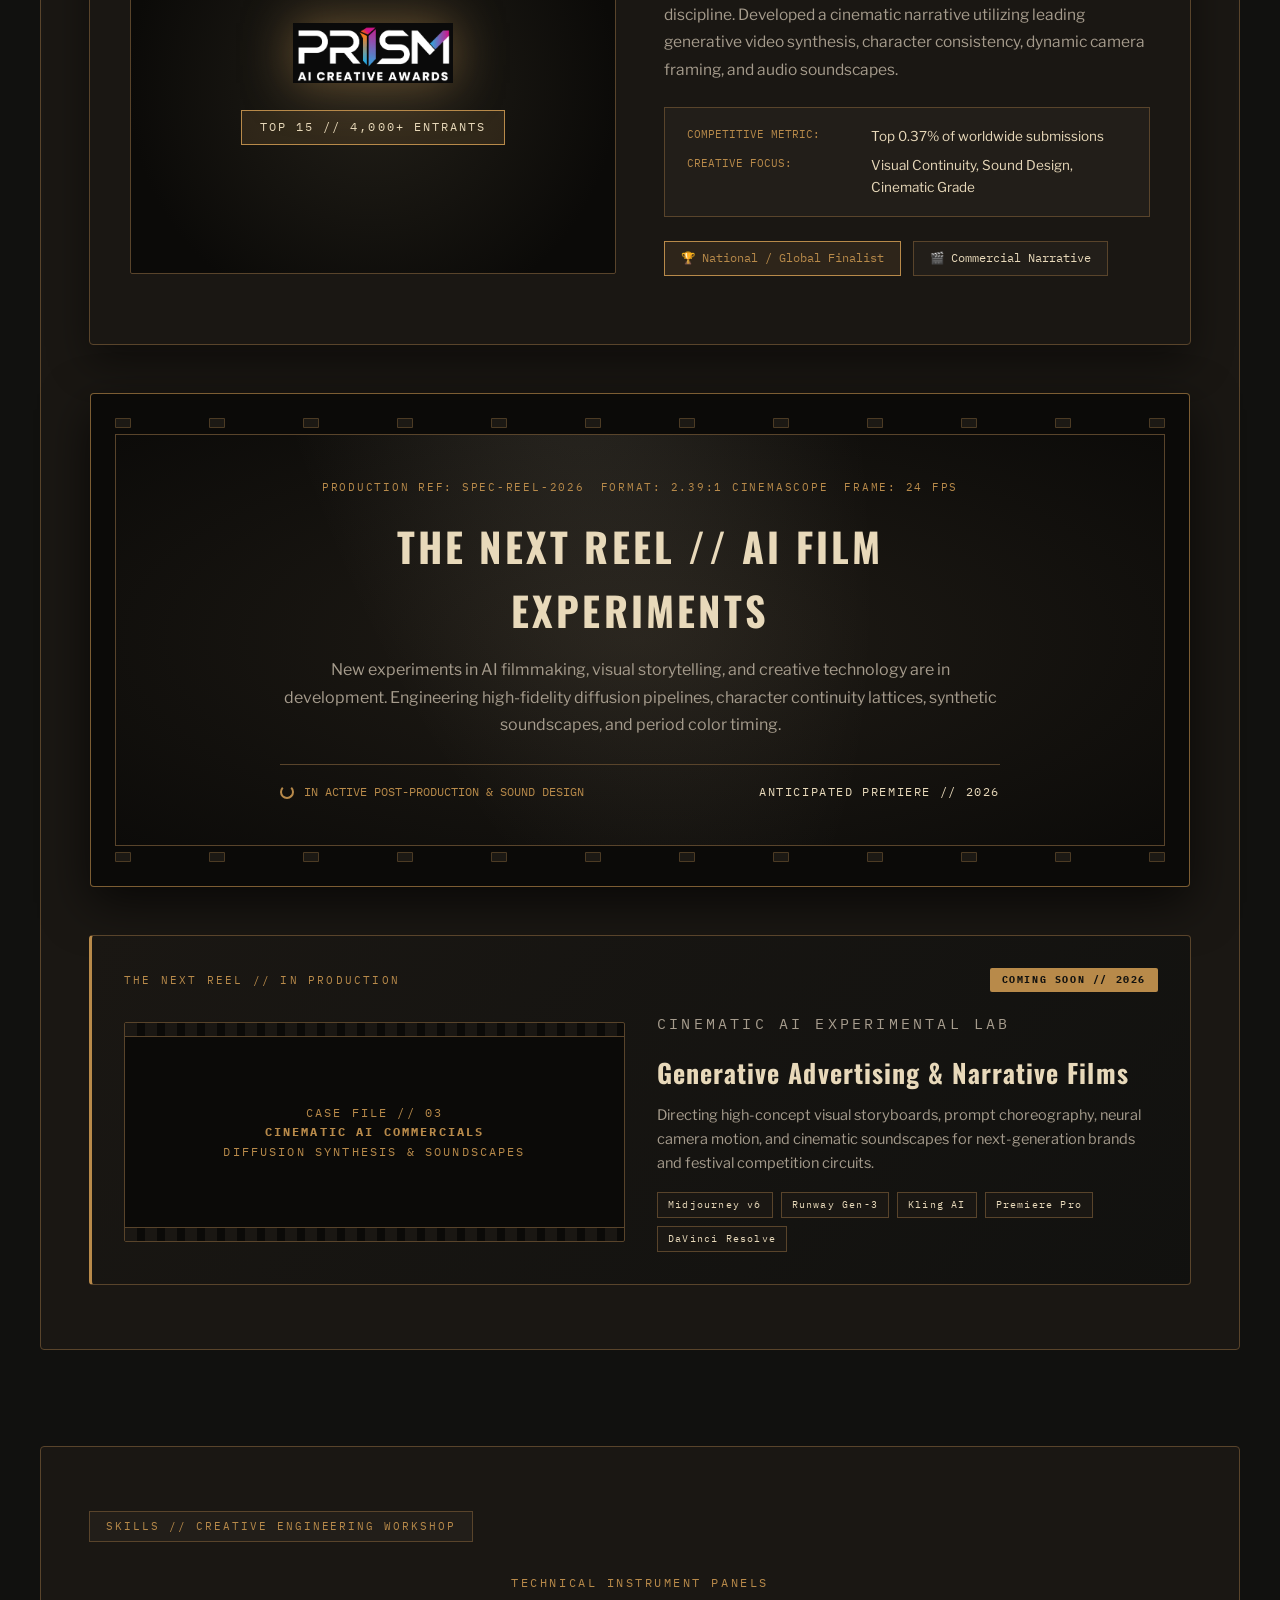
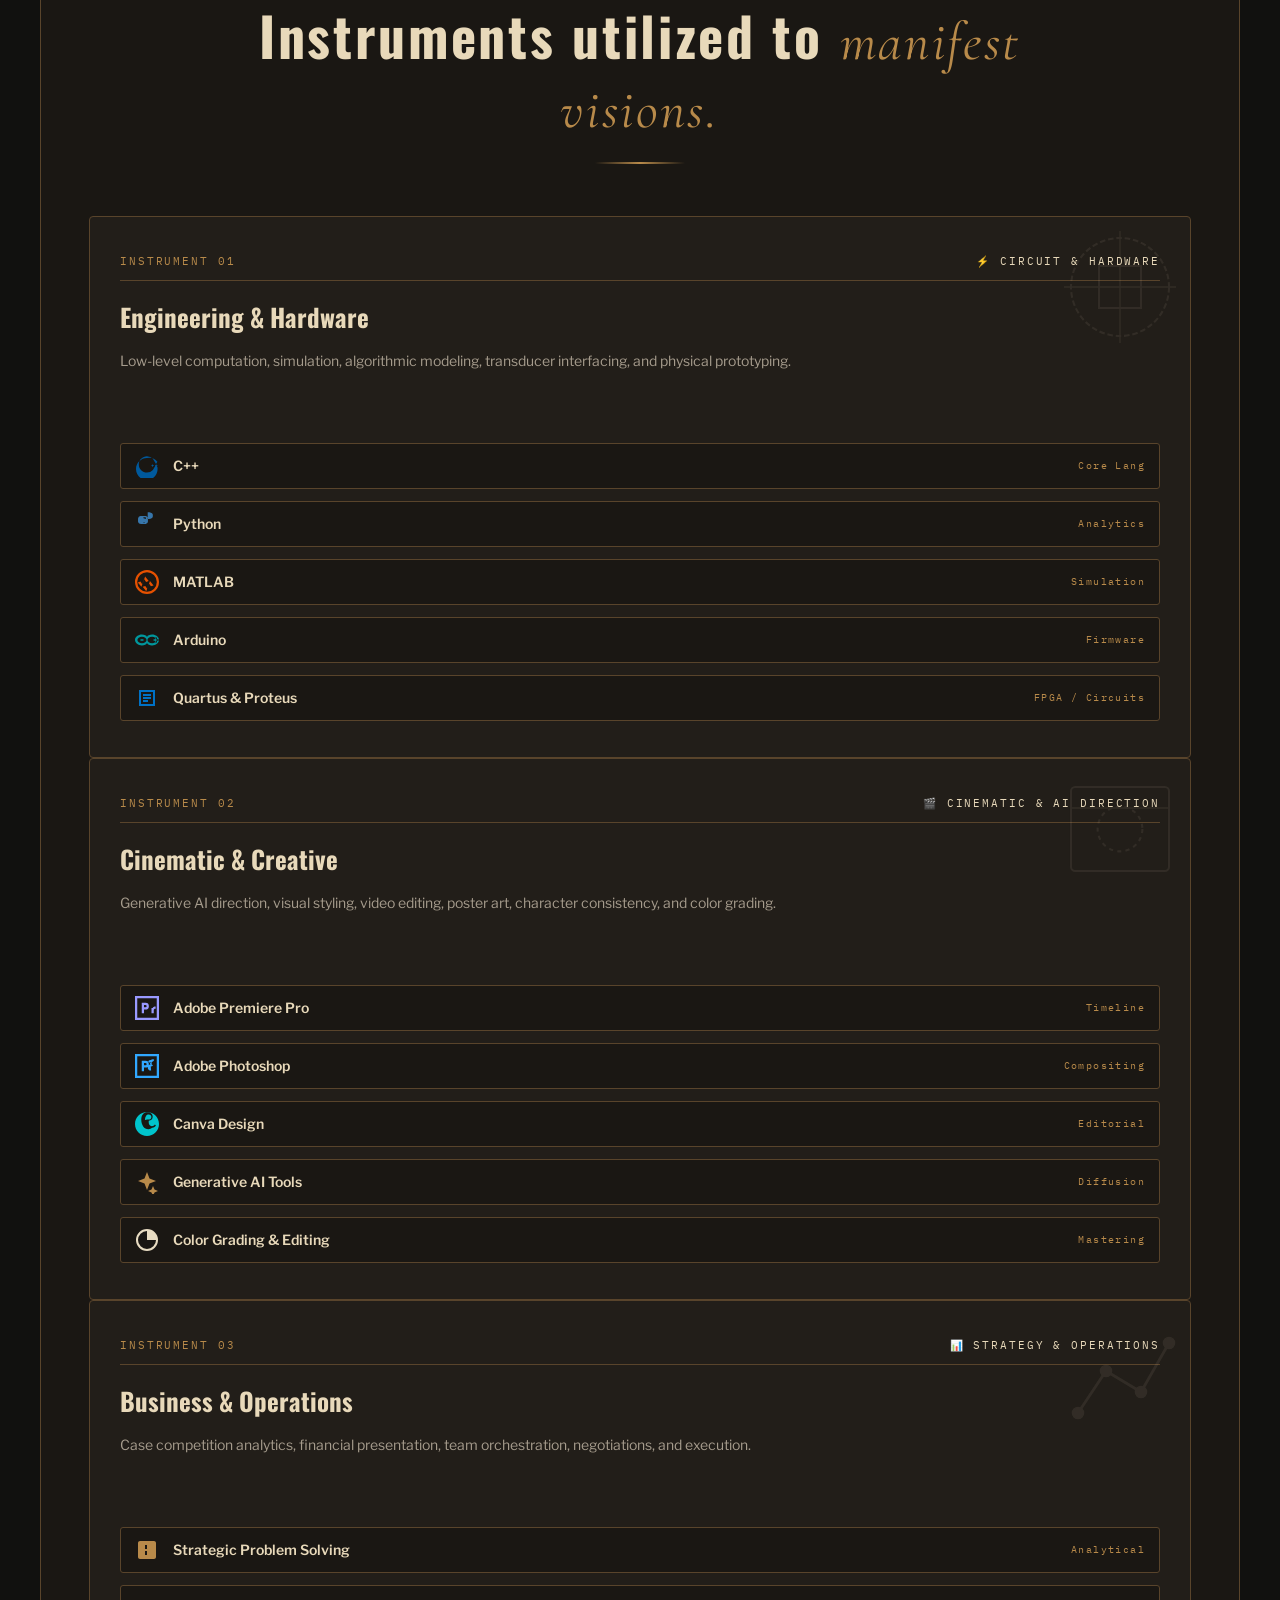
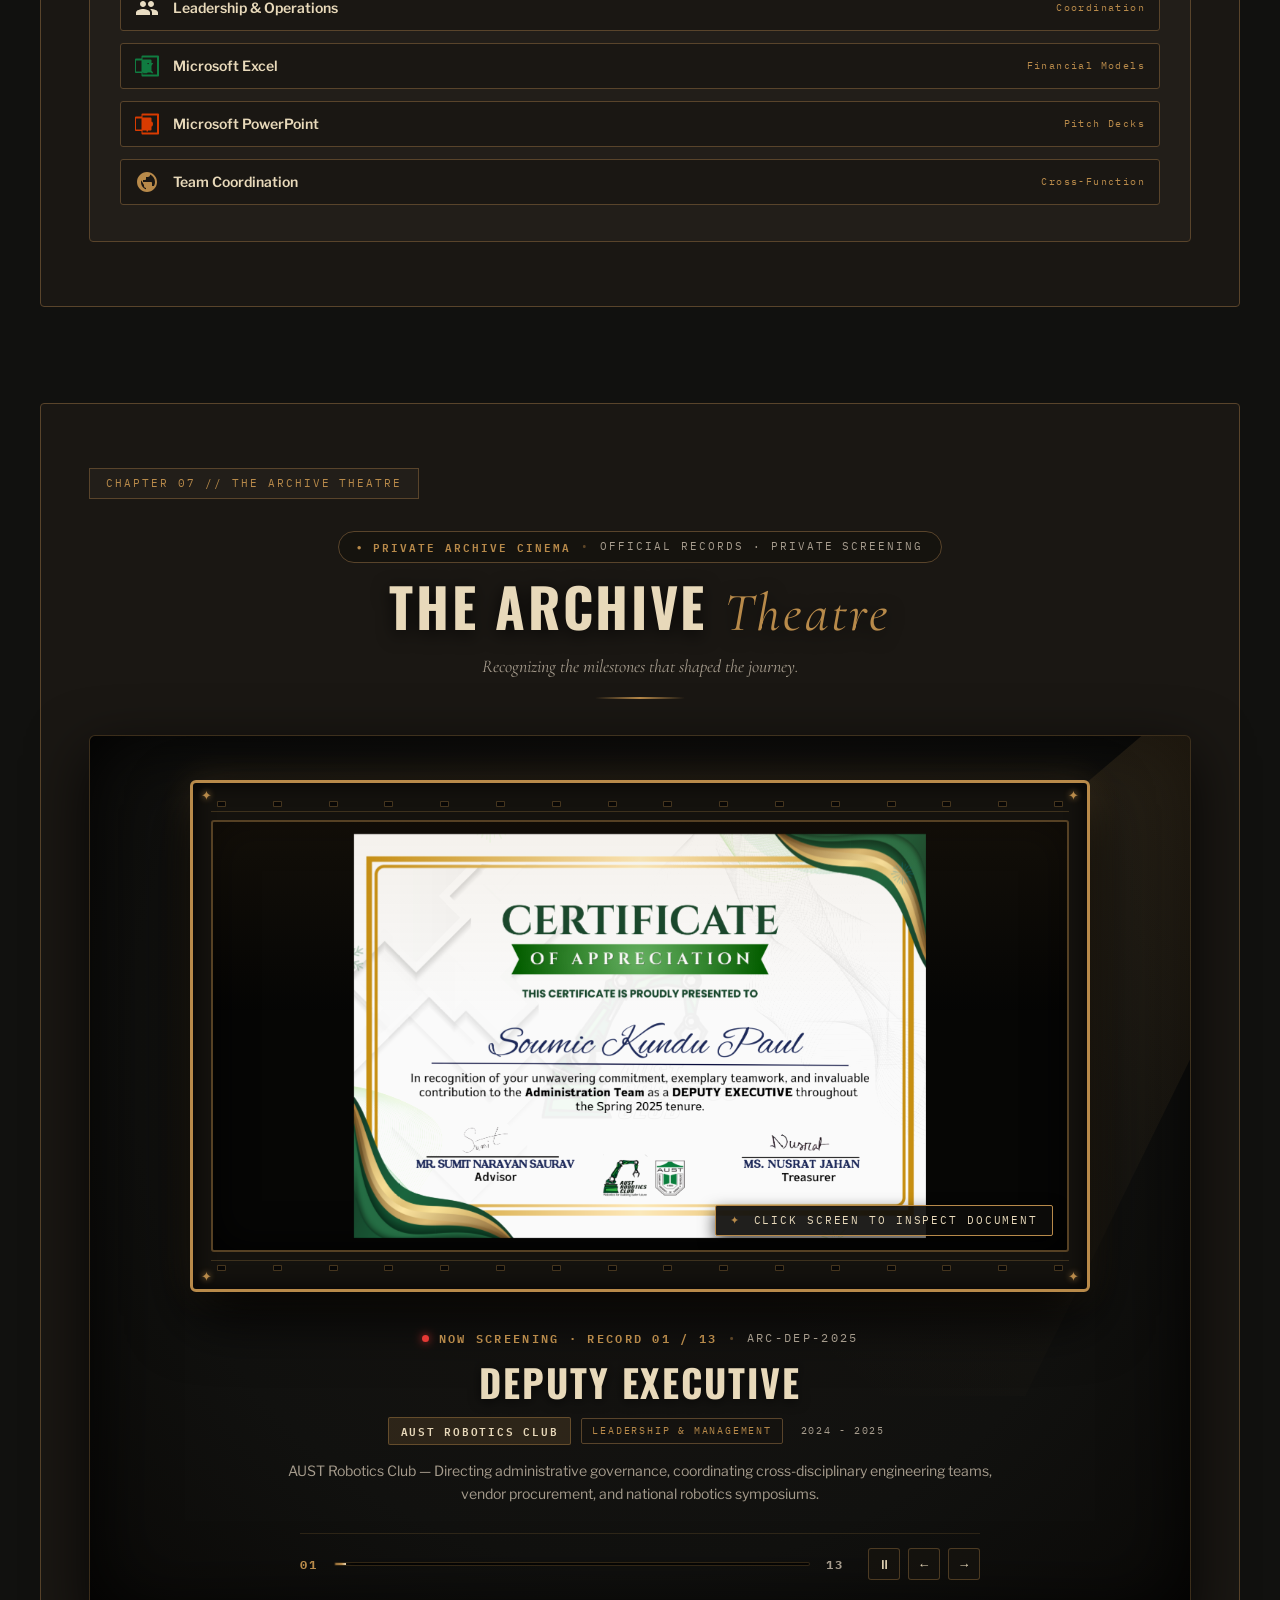
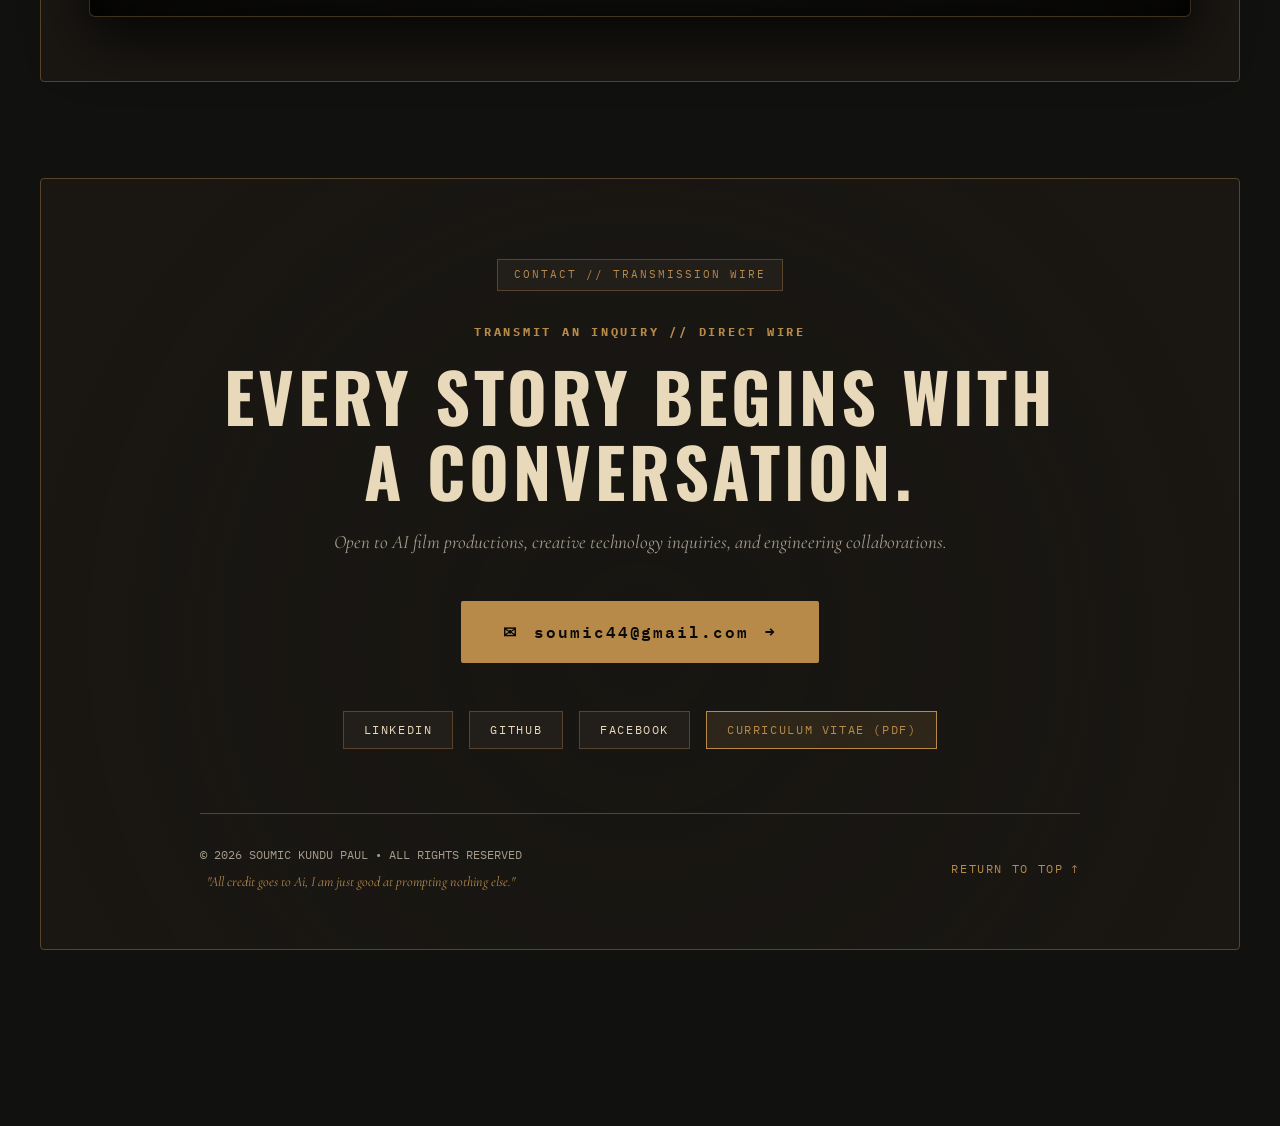
==== commit 65286ddd: "Cinematic renovations: golden laurel awards, gold film ticker, cinema hero stage, remove duplicate s" ====
--- a/index.html
+++ b/index.html
@@ -92,12 +92,141 @@
 
       <div class="poster-hero-container">
 
-        <!-- CENTERED CINEMATIC FOREGROUND PORTRAIT (SP_HERO) WITH NATURAL GRADIENT DISSOLVE -->
-        <div class="hero-center-portrait-wrap">
-          <div class="portrait-halo-light" aria-hidden="true"></div>
-          <div class="portrait-stage">
-            <img src="assets/SP_HERO.png" alt="Soumic Paul in dark vintage tailored suit with sunglasses" class="hero-poster-img" />
-          </div>
+        <!-- CINEMA THEATRICAL HERO STAGE (STYLE OF IMAGE 4 WITH ANIMATED ELEMENTS) -->
+        <div class="hero-cinema-theatre-stage">
+          
+          <!-- TOP 5 GOLDEN CINEMA STARS WITH TWINKLING GLINTS -->
+          <div class="cinema-stage-stars" aria-hidden="true">
+            <span class="stage-star star-1">★</span>
+            <span class="stage-star star-2">★</span>
+            <span class="stage-star star-3">★</span>
+            <span class="stage-star star-4">★</span>
+            <span class="stage-star star-5">★</span>
+            <span class="star-glint glint-1">✦</span>
+            <span class="star-glint glint-2">✦</span>
+          </div>
+
+          <!-- WAVING 35MM FILM REEL TAPE RUNNING THROUGH BACKGROUND -->
+          <div class="hero-waving-film-tape" aria-hidden="true">
+            <svg viewBox="0 0 1200 240" fill="none" xmlns="http://www.w3.org/2000/svg" class="tape-wave-svg" preserveAspectRatio="none">
+              <path d="M -50 180 Q 250 80 550 160 T 1250 120" stroke="#D4AF37" stroke-width="42" opacity="0.45" stroke-linecap="round" fill="none" />
+              <!-- Sprocket perforations on tape -->
+              <path d="M -50 168 Q 250 68 550 148 T 1250 108" stroke="#100D09" stroke-width="5" stroke-dasharray="10 8" fill="none" />
+              <path d="M -50 192 Q 250 92 550 172 T 1250 132" stroke="#100D09" stroke-width="5" stroke-dasharray="10 8" fill="none" />
+            </svg>
+          </div>
+
+          <!-- LEFT: VINTAGE GOLDEN 35MM MOVIE CAMERA ON TRIPOD (ANIMATED) -->
+          <div class="hero-moving-camera" aria-label="35mm Cinema Camera">
+            <svg class="camera-prop-svg" viewBox="0 0 200 280" fill="none" xmlns="http://www.w3.org/2000/svg">
+              <defs>
+                <linearGradient id="cameraGoldGrad" x1="0%" y1="0%" x2="100%" y2="100%">
+                  <stop offset="0%" stop-color="#FFE885" />
+                  <stop offset="40%" stop-color="#D4AF37" />
+                  <stop offset="80%" stop-color="#9C721D" />
+                  <stop offset="100%" stop-color="#FFD700" />
+                </linearGradient>
+              </defs>
+              <!-- Tripod Legs -->
+              <line x1="100" y1="120" x2="30" y2="270" stroke="#7A5222" stroke-width="6" stroke-linecap="round" />
+              <line x1="100" y1="120" x2="100" y2="275" stroke="#9C6B2F" stroke-width="6" stroke-linecap="round" />
+              <line x1="100" y1="120" x2="170" y2="270" stroke="#7A5222" stroke-width="6" stroke-linecap="round" />
+              <!-- Tripod Struts & Brass Fittings -->
+              <polygon points="90,115 110,115 106,128 94,128" fill="url(#cameraGoldGrad)" />
+              <line x1="55" y1="210" x2="145" y2="210" stroke="#D4AF37" stroke-width="2.5" />
+              <!-- Camera Body -->
+              <rect x="65" y="60" width="75" height="55" rx="5" fill="url(#cameraGoldGrad)" stroke="#FFE885" stroke-width="1.5" />
+              <rect x="72" y="68" width="40" height="25" rx="3" fill="#1C160F" />
+              <!-- Rotating Film Mag Reel 1 -->
+              <g class="camera-reel reel-left">
+                <circle cx="75" cy="40" r="26" fill="url(#cameraGoldGrad)" stroke="#FFE885" stroke-width="1.5" />
+                <circle cx="75" cy="40" r="16" fill="#1A140D" />
+                <circle cx="75" cy="40" r="5" fill="url(#cameraGoldGrad)" />
+                <line x1="75" y1="24" x2="75" y2="56" stroke="url(#cameraGoldGrad)" stroke-width="2" />
+                <line x1="59" y1="40" x2="91" y2="40" stroke="url(#cameraGoldGrad)" stroke-width="2" />
+              </g>
+              <!-- Rotating Film Mag Reel 2 -->
+              <g class="camera-reel reel-right">
+                <circle cx="125" cy="40" r="26" fill="url(#cameraGoldGrad)" stroke="#FFE885" stroke-width="1.5" />
+                <circle cx="125" cy="40" r="16" fill="#1A140D" />
+                <circle cx="125" cy="40" r="5" fill="url(#cameraGoldGrad)" />
+                <line x1="125" y1="24" x2="125" y2="56" stroke="url(#cameraGoldGrad)" stroke-width="2" />
+                <line x1="109" y1="40" x2="141" y2="40" stroke="url(#cameraGoldGrad)" stroke-width="2" />
+              </g>
+              <!-- Big Cine Anamorphic Lens -->
+              <polygon points="140,75 185,62 185,102 140,88" fill="url(#cameraGoldGrad)" />
+              <ellipse cx="185" cy="82" rx="5" ry="20" fill="#FFE885" />
+              <ellipse cx="185" cy="82" rx="3" ry="16" fill="#0C1D36" />
+              <!-- Blinking Red Tally Light -->
+              <circle cx="72" cy="73" r="3.5" class="camera-tally-light" />
+              <!-- Matte Box & Sunshade -->
+              <polygon points="185,62 196,56 196,108 185,102" fill="url(#cameraGoldGrad)" />
+            </svg>
+            <div class="camera-light-beam" aria-hidden="true"></div>
+          </div>
+
+          <!-- CENTER: SOLIDLY GROUNDED HERO PORTRAIT (NOT FLOATING) -->
+          <div class="hero-grounded-centerpiece">
+            <!-- Warm Studio Spotlight from above -->
+            <div class="stage-spotlight-cone" aria-hidden="true"></div>
+            
+            <!-- Hero Foreground Portrait -->
+            <div class="portrait-stage-grounded">
+              <img src="assets/SP_HERO.png" alt="Soumic Paul in dark vintage tailored suit with sunglasses" class="hero-poster-img grounded-hero-img" />
+            </div>
+
+            <!-- PHYSICAL STAGE BASE & SOLID CONTACT SHADOW (ELIMINATES FLOATING) -->
+            <div class="hero-pedestal-platform" aria-hidden="true">
+              <div class="pedestal-contact-shadow"></div>
+              <div class="pedestal-disc-top"></div>
+              <div class="pedestal-disc-rim"></div>
+            </div>
+          </div>
+
+          <!-- RIGHT: DUAL GOLDEN MOVIE REELS (SPINNING CONTINUOUSLY) -->
+          <div class="hero-moving-reels" aria-label="Spinning 35mm Film Reels">
+            <svg class="reels-prop-svg" viewBox="0 0 220 280" fill="none" xmlns="http://www.w3.org/2000/svg">
+              <defs>
+                <linearGradient id="reelsGoldGrad" x1="0%" y1="0%" x2="100%" y2="100%">
+                  <stop offset="0%" stop-color="#FFE885" />
+                  <stop offset="45%" stop-color="#D4AF37" />
+                  <stop offset="75%" stop-color="#9C721D" />
+                  <stop offset="100%" stop-color="#FFD700" />
+                </linearGradient>
+              </defs>
+              <!-- Winding Film Strip Connection between reels -->
+              <path d="M 85 85 Q 140 135 150 185" stroke="#120F0B" stroke-width="12" />
+              <path d="M 85 85 Q 140 135 150 185" stroke="#D4AF37" stroke-width="2" stroke-dasharray="6 4" />
+              <!-- Top Golden Reel (Spinning Clockwise) -->
+              <g class="spinning-reel reel-upper">
+                <circle cx="85" cy="85" r="68" fill="url(#reelsGoldGrad)" stroke="#FFE885" stroke-width="3" />
+                <circle cx="85" cy="85" r="48" fill="#161109" />
+                <!-- 5 Reel Spokes Holes -->
+                <circle cx="85" cy="55" r="14" fill="#0A0806" stroke="url(#reelsGoldGrad)" stroke-width="2" />
+                <circle cx="113" cy="76" r="14" fill="#0A0806" stroke="url(#reelsGoldGrad)" stroke-width="2" />
+                <circle cx="102" cy="110" r="14" fill="#0A0806" stroke="url(#reelsGoldGrad)" stroke-width="2" />
+                <circle cx="68" cy="110" r="14" fill="#0A0806" stroke="url(#reelsGoldGrad)" stroke-width="2" />
+                <circle cx="57" cy="76" r="14" fill="#0A0806" stroke="url(#reelsGoldGrad)" stroke-width="2" />
+                <circle cx="85" cy="85" r="15" fill="url(#reelsGoldGrad)" />
+                <circle cx="85" cy="85" r="6" fill="#161109" />
+              </g>
+              <!-- Lower Golden Reel (Spinning Counter-Clockwise) -->
+              <g class="spinning-reel reel-lower">
+                <circle cx="145" cy="190" r="54" fill="url(#reelsGoldGrad)" stroke="#FFE885" stroke-width="2.5" />
+                <circle cx="145" cy="190" r="38" fill="#161109" />
+                <circle cx="145" cy="166" r="11" fill="#0A0806" stroke="url(#reelsGoldGrad)" stroke-width="1.8" />
+                <circle cx="168" cy="182" r="11" fill="#0A0806" stroke="url(#reelsGoldGrad)" stroke-width="1.8" />
+                <circle cx="158" cy="210" r="11" fill="#0A0806" stroke="url(#reelsGoldGrad)" stroke-width="1.8" />
+                <circle cx="132" cy="210" r="11" fill="#0A0806" stroke="url(#reelsGoldGrad)" stroke-width="1.8" />
+                <circle cx="122" cy="182" r="11" fill="#0A0806" stroke="url(#reelsGoldGrad)" stroke-width="1.8" />
+                <circle cx="145" cy="190" r="12" fill="url(#reelsGoldGrad)" />
+                <circle cx="145" cy="190" r="5" fill="#161109" />
+              </g>
+            </svg>
+            <span class="star-glint glint-reel-1">✦</span>
+            <span class="star-glint glint-reel-2">✦</span>
+          </div>
+
         </div>
 
         <!-- FILMOGRAPHY STYLE PRODUCTION SLATE & THEATRICAL BILLING (REQUIREMENT: FILMOGRAPHY STYLE) -->
@@ -178,29 +307,36 @@
     </section>
 
     <!-- ARCHIVAL MARQUEE TICKER TAPE -->
-    <div class="vintage-ticker" aria-label="Field of practice">
+    <div class="vintage-ticker golden-film-ticker" aria-label="Field of practice">
+      <!-- THEATRICAL GOLD CORNER LIGHTS & FILM SPROCKETS (STYLE OF IMAGE 2) -->
+      <div class="ticker-film-sprockets top-sprockets"></div>
+      <div class="ticker-corner-lights" aria-hidden="true"></div>
+      
       <div class="ticker-track">
         <div class="ticker-content">
-          <span>AI FILMMAKING</span><i>✦</i>
-          <span>CREATIVE TECHNOLOGY</span><i>✦</i>
-          <span>ELECTRICAL ENGINEERING</span><i>✦</i>
-          <span>BUSINESS CASE STRATEGY</span><i>✦</i>
-          <span>PROJECT LEADERSHIP</span><i>✦</i>
-          <span>VISUAL EXPERIMENTATION</span><i>✦</i>
-          <span>CINEMATIC ADVERTISING</span><i>✦</i>
-          <span>OPERATIONS MANAGEMENT</span><i>✦</i>
+          <span>AI FILMMAKING</span><i class="film-frame-bullet">◆</i>
+          <span>CREATIVE TECHNOLOGY</span><i class="film-frame-bullet">◆</i>
+          <span>ELECTRICAL ENGINEERING</span><i class="film-frame-bullet">◆</i>
+          <span>BUSINESS CASE STRATEGY</span><i class="film-frame-bullet">◆</i>
+          <span>PROJECT LEADERSHIP</span><i class="film-frame-bullet">◆</i>
+          <span>VISUAL EXPERIMENTATION</span><i class="film-frame-bullet">◆</i>
+          <span>CINEMATIC ADVERTISING</span><i class="film-frame-bullet">◆</i>
+          <span>OPERATIONS MANAGEMENT</span><i class="film-frame-bullet">◆</i>
         </div>
         <div class="ticker-content" aria-hidden="true">
-          <span>AI FILMMAKING</span><i>✦</i>
-          <span>CREATIVE TECHNOLOGY</span><i>✦</i>
-          <span>ELECTRICAL ENGINEERING</span><i>✦</i>
-          <span>BUSINESS CASE STRATEGY</span><i>✦</i>
-          <span>PROJECT LEADERSHIP</span><i>✦</i>
-          <span>VISUAL EXPERIMENTATION</span><i>✦</i>
-          <span>CINEMATIC ADVERTISING</span><i>✦</i>
-          <span>OPERATIONS MANAGEMENT</span><i>✦</i>
-        </div>
-      </div>
+          <span>AI FILMMAKING</span><i class="film-frame-bullet">◆</i>
+          <span>CREATIVE TECHNOLOGY</span><i class="film-frame-bullet">◆</i>
+          <span>ELECTRICAL ENGINEERING</span><i class="film-frame-bullet">◆</i>
+          <span>BUSINESS CASE STRATEGY</span><i class="film-frame-bullet">◆</i>
+          <span>PROJECT LEADERSHIP</span><i class="film-frame-bullet">◆</i>
+          <span>VISUAL EXPERIMENTATION</span><i class="film-frame-bullet">◆</i>
+          <span>CINEMATIC ADVERTISING</span><i class="film-frame-bullet">◆</i>
+          <span>OPERATIONS MANAGEMENT</span><i class="film-frame-bullet">◆</i>
+        </div>
+      </div>
+
+      <div class="ticker-film-sprockets bottom-sprockets"></div>
+    </div>
     </div>
 
 <section class="archive-chapter about-chapter" id="about">
@@ -241,25 +377,325 @@
             </p>
           </div>
 
-          <!-- PROVEN RECORD COUNTERS -->
-                    <!-- PROVEN RECORD COUNTERS (RESTORED NUMERICAL VALUES) -->
-                    <div class="archival-stats" id="about-stats">
-            <div class="stat-card">
-              <div class="stat-number"><span class="stat-num count-up" data-target="50">50</span><span class="plus">+</span></div>
-              <div class="stat-label">Slide Designs For Business Case Competitions</div>
-            </div>
-            <div class="stat-card">
-              <div class="stat-number"><span class="stat-num count-up" data-target="200">200</span><span class="plus">+</span></div>
-              <div class="stat-label">Event Participants Coordinated in Robotics</div>
-            </div>
-            <div class="stat-card">
-              <div class="stat-number"><span class="stat-num count-up" data-target="70">70</span><span class="plus">+</span></div>
-              <div class="stat-label">Volunteers Mobilized &amp; Mentored</div>
-            </div>
-            <div class="stat-card">
-              <div class="stat-number"><span class="stat-num count-up" data-target="15">15</span><span class="plus">+</span></div>
-              <div class="stat-label">Global &amp; National Honors / Finalist Recognitions</div>
-            </div>
+          <!-- PROVEN RECORD LAUREL AWARDS (STYLE OF IMAGE 1) -->
+          <div class="archival-stats laurel-awards-grid" id="about-stats">
+            <div class="laurel-stat-card">
+              <div class="laurel-wreath-wrap">
+                <!-- GOLDEN LAUREL WREATH SVG EMBLEM (STYLE OF IMAGE 1) -->
+                <svg class="laurel-wreath-svg" viewBox="0 0 240 210" fill="none" xmlns="http://www.w3.org/2000/svg" aria-hidden="true">
+                  <defs>
+                    <linearGradient id="goldFeatherGrad" x1="0%" y1="0%" x2="100%" y2="100%">
+                      <stop offset="0%" stop-color="#FFE27A" />
+                      <stop offset="35%" stop-color="#D4AF37" />
+                      <stop offset="70%" stop-color="#9C721D" />
+                      <stop offset="100%" stop-color="#F5D061" />
+                    </linearGradient>
+                  </defs>
+                  <!-- 5 GOLD AWARDS STARS AT TOP -->
+                  <g fill="url(#goldFeatherGrad)" class="laurel-stars">
+                    <!-- Center star -->
+                    <polygon points="120,8 123,17 132,17 125,22 127,31 120,26 113,31 115,22 108,17 117,17" transform="scale(0.85) translate(21, 2)" />
+                    <!-- Left inner star -->
+                    <polygon points="120,8 123,17 132,17 125,22 127,31 120,26 113,31 115,22 108,17 117,17" transform="scale(0.7) translate(36, 12)" />
+                    <!-- Right inner star -->
+                    <polygon points="120,8 123,17 132,17 125,22 127,31 120,26 113,31 115,22 108,17 117,17" transform="scale(0.7) translate(68, 12)" />
+                    <!-- Left outer star -->
+                    <polygon points="120,8 123,17 132,17 125,22 127,31 120,26 113,31 115,22 108,17 117,17" transform="scale(0.55) translate(62, 34)" />
+                    <!-- Right outer star -->
+                    <polygon points="120,8 123,17 132,17 125,22 127,31 120,26 113,31 115,22 108,17 117,17" transform="scale(0.55) translate(138, 34)" />
+                  </g>
+                  <!-- LEFT LAUREL FEATHER BRANCH -->
+                  <g fill="url(#goldFeatherGrad)">
+                    <!-- Branch Stem -->
+                    <path d="M 120 196 C 75 192 36 150 42 70" stroke="url(#goldFeatherGrad)" stroke-width="2.5" stroke-linecap="round" fill="none" />
+                    <!-- Leaf Pairs curving up -->
+                    <path d="M 42 70 C 35 62 30 52 38 46 C 45 52 46 62 42 70 Z" />
+                    <path d="M 44 74 C 54 68 62 66 65 74 C 58 78 48 78 44 74 Z" />
+                    <path d="M 40 92 C 30 84 26 74 34 68 C 41 74 42 84 40 92 Z" />
+                    <path d="M 43 96 C 53 90 62 90 64 98 C 57 102 47 101 43 96 Z" />
+                    <path d="M 41 116 C 30 110 24 100 32 94 C 39 100 42 108 41 116 Z" />
+                    <path d="M 46 120 C 56 114 65 116 66 124 C 58 127 49 125 46 120 Z" />
+                    <path d="M 48 140 C 36 136 30 126 38 120 C 45 125 48 133 48 140 Z" />
+                    <path d="M 54 144 C 64 139 74 142 74 150 C 66 152 57 149 54 144 Z" />
+                    <path d="M 62 162 C 50 160 44 150 51 144 C 58 148 62 155 62 162 Z" />
+                    <path d="M 68 165 C 78 162 86 166 85 174 C 77 175 70 170 68 165 Z" />
+                    <path d="M 84 180 C 72 180 66 172 73 166 C 80 169 84 175 84 180 Z" />
+                    <path d="M 90 182 C 100 181 107 186 104 194 C 97 193 91 187 90 182 Z" />
+                  </g>
+                  <!-- RIGHT LAUREL FEATHER BRANCH -->
+                  <g fill="url(#goldFeatherGrad)">
+                    <!-- Branch Stem -->
+                    <path d="M 120 196 C 165 192 204 150 198 70" stroke="url(#goldFeatherGrad)" stroke-width="2.5" stroke-linecap="round" fill="none" />
+                    <!-- Leaf Pairs curving up -->
+                    <path d="M 198 70 C 205 62 210 52 202 46 C 195 52 194 62 198 70 Z" />
+                    <path d="M 196 74 C 186 68 178 66 175 74 C 182 78 192 78 196 74 Z" />
+                    <path d="M 200 92 C 210 84 214 74 206 68 C 199 74 198 84 200 92 Z" />
+                    <path d="M 197 96 C 187 90 178 90 176 98 C 183 102 193 101 197 96 Z" />
+                    <path d="M 199 116 C 210 110 216 100 208 94 C 201 100 198 108 199 116 Z" />
+                    <path d="M 194 120 C 184 114 175 116 174 124 C 182 127 191 125 194 120 Z" />
+                    <path d="M 192 140 C 204 136 210 126 202 120 C 195 125 192 133 192 140 Z" />
+                    <path d="M 186 144 C 176 139 166 142 166 150 C 174 152 183 149 186 144 Z" />
+                    <path d="M 178 162 C 190 160 196 150 189 144 C 182 148 178 155 178 162 Z" />
+                    <path d="M 172 165 C 162 162 154 166 155 174 C 163 175 170 170 172 165 Z" />
+                    <path d="M 156 180 C 168 180 174 172 167 166 C 160 169 156 175 156 180 Z" />
+                    <path d="M 150 182 C 140 181 133 186 136 194 C 143 193 149 187 150 182 Z" />
+                  </g>
+                  <!-- BASE TIE RIBBON -->
+                  <path d="M 110 193 Q 120 202 130 193 Q 120 197 110 193 Z" fill="url(#goldFeatherGrad)" />
+                  <path d="M 112 196 Q 106 206 102 210 Q 110 206 115 198 Z" fill="url(#goldFeatherGrad)" />
+                  <path d="M 128 196 Q 134 206 138 210 Q 130 206 125 198 Z" fill="url(#goldFeatherGrad)" />
+                </svg>
+
+                <!-- NUMBER & PLUS EMBEDDED INSIDE GOLDEN LAUREL FEATHER -->
+                <div class="laurel-center-content">
+                  <div class="laurel-stat-number">
+                    <span class="stat-num count-up" data-target="50">50</span><span class="laurel-plus">+</span>
+                  </div>
+                  <div class="laurel-banner-pill">
+                    <span>SLIDE DESIGNS</span>
+                  </div>
+                </div>
+              </div>
+              <div class="laurel-stat-sublabel">Business Case Competitions</div>
+            </div>
+            <div class="laurel-stat-card">
+              <div class="laurel-wreath-wrap">
+                <!-- GOLDEN LAUREL WREATH SVG EMBLEM (STYLE OF IMAGE 1) -->
+                <svg class="laurel-wreath-svg" viewBox="0 0 240 210" fill="none" xmlns="http://www.w3.org/2000/svg" aria-hidden="true">
+                  <defs>
+                    <linearGradient id="goldFeatherGrad" x1="0%" y1="0%" x2="100%" y2="100%">
+                      <stop offset="0%" stop-color="#FFE27A" />
+                      <stop offset="35%" stop-color="#D4AF37" />
+                      <stop offset="70%" stop-color="#9C721D" />
+                      <stop offset="100%" stop-color="#F5D061" />
+                    </linearGradient>
+                  </defs>
+                  <!-- 5 GOLD AWARDS STARS AT TOP -->
+                  <g fill="url(#goldFeatherGrad)" class="laurel-stars">
+                    <!-- Center star -->
+                    <polygon points="120,8 123,17 132,17 125,22 127,31 120,26 113,31 115,22 108,17 117,17" transform="scale(0.85) translate(21, 2)" />
+                    <!-- Left inner star -->
+                    <polygon points="120,8 123,17 132,17 125,22 127,31 120,26 113,31 115,22 108,17 117,17" transform="scale(0.7) translate(36, 12)" />
+                    <!-- Right inner star -->
+                    <polygon points="120,8 123,17 132,17 125,22 127,31 120,26 113,31 115,22 108,17 117,17" transform="scale(0.7) translate(68, 12)" />
+                    <!-- Left outer star -->
+                    <polygon points="120,8 123,17 132,17 125,22 127,31 120,26 113,31 115,22 108,17 117,17" transform="scale(0.55) translate(62, 34)" />
+                    <!-- Right outer star -->
+                    <polygon points="120,8 123,17 132,17 125,22 127,31 120,26 113,31 115,22 108,17 117,17" transform="scale(0.55) translate(138, 34)" />
+                  </g>
+                  <!-- LEFT LAUREL FEATHER BRANCH -->
+                  <g fill="url(#goldFeatherGrad)">
+                    <!-- Branch Stem -->
+                    <path d="M 120 196 C 75 192 36 150 42 70" stroke="url(#goldFeatherGrad)" stroke-width="2.5" stroke-linecap="round" fill="none" />
+                    <!-- Leaf Pairs curving up -->
+                    <path d="M 42 70 C 35 62 30 52 38 46 C 45 52 46 62 42 70 Z" />
+                    <path d="M 44 74 C 54 68 62 66 65 74 C 58 78 48 78 44 74 Z" />
+                    <path d="M 40 92 C 30 84 26 74 34 68 C 41 74 42 84 40 92 Z" />
+                    <path d="M 43 96 C 53 90 62 90 64 98 C 57 102 47 101 43 96 Z" />
+                    <path d="M 41 116 C 30 110 24 100 32 94 C 39 100 42 108 41 116 Z" />
+                    <path d="M 46 120 C 56 114 65 116 66 124 C 58 127 49 125 46 120 Z" />
+                    <path d="M 48 140 C 36 136 30 126 38 120 C 45 125 48 133 48 140 Z" />
+                    <path d="M 54 144 C 64 139 74 142 74 150 C 66 152 57 149 54 144 Z" />
+                    <path d="M 62 162 C 50 160 44 150 51 144 C 58 148 62 155 62 162 Z" />
+                    <path d="M 68 165 C 78 162 86 166 85 174 C 77 175 70 170 68 165 Z" />
+                    <path d="M 84 180 C 72 180 66 172 73 166 C 80 169 84 175 84 180 Z" />
+                    <path d="M 90 182 C 100 181 107 186 104 194 C 97 193 91 187 90 182 Z" />
+                  </g>
+                  <!-- RIGHT LAUREL FEATHER BRANCH -->
+                  <g fill="url(#goldFeatherGrad)">
+                    <!-- Branch Stem -->
+                    <path d="M 120 196 C 165 192 204 150 198 70" stroke="url(#goldFeatherGrad)" stroke-width="2.5" stroke-linecap="round" fill="none" />
+                    <!-- Leaf Pairs curving up -->
+                    <path d="M 198 70 C 205 62 210 52 202 46 C 195 52 194 62 198 70 Z" />
+                    <path d="M 196 74 C 186 68 178 66 175 74 C 182 78 192 78 196 74 Z" />
+                    <path d="M 200 92 C 210 84 214 74 206 68 C 199 74 198 84 200 92 Z" />
+                    <path d="M 197 96 C 187 90 178 90 176 98 C 183 102 193 101 197 96 Z" />
+                    <path d="M 199 116 C 210 110 216 100 208 94 C 201 100 198 108 199 116 Z" />
+                    <path d="M 194 120 C 184 114 175 116 174 124 C 182 127 191 125 194 120 Z" />
+                    <path d="M 192 140 C 204 136 210 126 202 120 C 195 125 192 133 192 140 Z" />
+                    <path d="M 186 144 C 176 139 166 142 166 150 C 174 152 183 149 186 144 Z" />
+                    <path d="M 178 162 C 190 160 196 150 189 144 C 182 148 178 155 178 162 Z" />
+                    <path d="M 172 165 C 162 162 154 166 155 174 C 163 175 170 170 172 165 Z" />
+                    <path d="M 156 180 C 168 180 174 172 167 166 C 160 169 156 175 156 180 Z" />
+                    <path d="M 150 182 C 140 181 133 186 136 194 C 143 193 149 187 150 182 Z" />
+                  </g>
+                  <!-- BASE TIE RIBBON -->
+                  <path d="M 110 193 Q 120 202 130 193 Q 120 197 110 193 Z" fill="url(#goldFeatherGrad)" />
+                  <path d="M 112 196 Q 106 206 102 210 Q 110 206 115 198 Z" fill="url(#goldFeatherGrad)" />
+                  <path d="M 128 196 Q 134 206 138 210 Q 130 206 125 198 Z" fill="url(#goldFeatherGrad)" />
+                </svg>
+
+                <!-- NUMBER & PLUS EMBEDDED INSIDE GOLDEN LAUREL FEATHER -->
+                <div class="laurel-center-content">
+                  <div class="laurel-stat-number">
+                    <span class="stat-num count-up" data-target="200">200</span><span class="laurel-plus">+</span>
+                  </div>
+                  <div class="laurel-banner-pill">
+                    <span>EVENT PARTICIPANTS</span>
+                  </div>
+                </div>
+              </div>
+              <div class="laurel-stat-sublabel">Coordinated in Robotics Events</div>
+            </div>
+            <div class="laurel-stat-card">
+              <div class="laurel-wreath-wrap">
+                <!-- GOLDEN LAUREL WREATH SVG EMBLEM (STYLE OF IMAGE 1) -->
+                <svg class="laurel-wreath-svg" viewBox="0 0 240 210" fill="none" xmlns="http://www.w3.org/2000/svg" aria-hidden="true">
+                  <defs>
+                    <linearGradient id="goldFeatherGrad" x1="0%" y1="0%" x2="100%" y2="100%">
+                      <stop offset="0%" stop-color="#FFE27A" />
+                      <stop offset="35%" stop-color="#D4AF37" />
+                      <stop offset="70%" stop-color="#9C721D" />
+                      <stop offset="100%" stop-color="#F5D061" />
+                    </linearGradient>
+                  </defs>
+                  <!-- 5 GOLD AWARDS STARS AT TOP -->
+                  <g fill="url(#goldFeatherGrad)" class="laurel-stars">
+                    <!-- Center star -->
+                    <polygon points="120,8 123,17 132,17 125,22 127,31 120,26 113,31 115,22 108,17 117,17" transform="scale(0.85) translate(21, 2)" />
+                    <!-- Left inner star -->
+                    <polygon points="120,8 123,17 132,17 125,22 127,31 120,26 113,31 115,22 108,17 117,17" transform="scale(0.7) translate(36, 12)" />
+                    <!-- Right inner star -->
+                    <polygon points="120,8 123,17 132,17 125,22 127,31 120,26 113,31 115,22 108,17 117,17" transform="scale(0.7) translate(68, 12)" />
+                    <!-- Left outer star -->
+                    <polygon points="120,8 123,17 132,17 125,22 127,31 120,26 113,31 115,22 108,17 117,17" transform="scale(0.55) translate(62, 34)" />
+                    <!-- Right outer star -->
+                    <polygon points="120,8 123,17 132,17 125,22 127,31 120,26 113,31 115,22 108,17 117,17" transform="scale(0.55) translate(138, 34)" />
+                  </g>
+                  <!-- LEFT LAUREL FEATHER BRANCH -->
+                  <g fill="url(#goldFeatherGrad)">
+                    <!-- Branch Stem -->
+                    <path d="M 120 196 C 75 192 36 150 42 70" stroke="url(#goldFeatherGrad)" stroke-width="2.5" stroke-linecap="round" fill="none" />
+                    <!-- Leaf Pairs curving up -->
+                    <path d="M 42 70 C 35 62 30 52 38 46 C 45 52 46 62 42 70 Z" />
+                    <path d="M 44 74 C 54 68 62 66 65 74 C 58 78 48 78 44 74 Z" />
+                    <path d="M 40 92 C 30 84 26 74 34 68 C 41 74 42 84 40 92 Z" />
+                    <path d="M 43 96 C 53 90 62 90 64 98 C 57 102 47 101 43 96 Z" />
+                    <path d="M 41 116 C 30 110 24 100 32 94 C 39 100 42 108 41 116 Z" />
+                    <path d="M 46 120 C 56 114 65 116 66 124 C 58 127 49 125 46 120 Z" />
+                    <path d="M 48 140 C 36 136 30 126 38 120 C 45 125 48 133 48 140 Z" />
+                    <path d="M 54 144 C 64 139 74 142 74 150 C 66 152 57 149 54 144 Z" />
+                    <path d="M 62 162 C 50 160 44 150 51 144 C 58 148 62 155 62 162 Z" />
+                    <path d="M 68 165 C 78 162 86 166 85 174 C 77 175 70 170 68 165 Z" />
+                    <path d="M 84 180 C 72 180 66 172 73 166 C 80 169 84 175 84 180 Z" />
+                    <path d="M 90 182 C 100 181 107 186 104 194 C 97 193 91 187 90 182 Z" />
+                  </g>
+                  <!-- RIGHT LAUREL FEATHER BRANCH -->
+                  <g fill="url(#goldFeatherGrad)">
+                    <!-- Branch Stem -->
+                    <path d="M 120 196 C 165 192 204 150 198 70" stroke="url(#goldFeatherGrad)" stroke-width="2.5" stroke-linecap="round" fill="none" />
+                    <!-- Leaf Pairs curving up -->
+                    <path d="M 198 70 C 205 62 210 52 202 46 C 195 52 194 62 198 70 Z" />
+                    <path d="M 196 74 C 186 68 178 66 175 74 C 182 78 192 78 196 74 Z" />
+                    <path d="M 200 92 C 210 84 214 74 206 68 C 199 74 198 84 200 92 Z" />
+                    <path d="M 197 96 C 187 90 178 90 176 98 C 183 102 193 101 197 96 Z" />
+                    <path d="M 199 116 C 210 110 216 100 208 94 C 201 100 198 108 199 116 Z" />
+                    <path d="M 194 120 C 184 114 175 116 174 124 C 182 127 191 125 194 120 Z" />
+                    <path d="M 192 140 C 204 136 210 126 202 120 C 195 125 192 133 192 140 Z" />
+                    <path d="M 186 144 C 176 139 166 142 166 150 C 174 152 183 149 186 144 Z" />
+                    <path d="M 178 162 C 190 160 196 150 189 144 C 182 148 178 155 178 162 Z" />
+                    <path d="M 172 165 C 162 162 154 166 155 174 C 163 175 170 170 172 165 Z" />
+                    <path d="M 156 180 C 168 180 174 172 167 166 C 160 169 156 175 156 180 Z" />
+                    <path d="M 150 182 C 140 181 133 186 136 194 C 143 193 149 187 150 182 Z" />
+                  </g>
+                  <!-- BASE TIE RIBBON -->
+                  <path d="M 110 193 Q 120 202 130 193 Q 120 197 110 193 Z" fill="url(#goldFeatherGrad)" />
+                  <path d="M 112 196 Q 106 206 102 210 Q 110 206 115 198 Z" fill="url(#goldFeatherGrad)" />
+                  <path d="M 128 196 Q 134 206 138 210 Q 130 206 125 198 Z" fill="url(#goldFeatherGrad)" />
+                </svg>
+
+                <!-- NUMBER & PLUS EMBEDDED INSIDE GOLDEN LAUREL FEATHER -->
+                <div class="laurel-center-content">
+                  <div class="laurel-stat-number">
+                    <span class="stat-num count-up" data-target="70">70</span><span class="laurel-plus">+</span>
+                  </div>
+                  <div class="laurel-banner-pill">
+                    <span>VOLUNTEERS</span>
+                  </div>
+                </div>
+              </div>
+              <div class="laurel-stat-sublabel">Mobilized & Mentored on Ground</div>
+            </div>
+            <div class="laurel-stat-card">
+              <div class="laurel-wreath-wrap">
+                <!-- GOLDEN LAUREL WREATH SVG EMBLEM (STYLE OF IMAGE 1) -->
+                <svg class="laurel-wreath-svg" viewBox="0 0 240 210" fill="none" xmlns="http://www.w3.org/2000/svg" aria-hidden="true">
+                  <defs>
+                    <linearGradient id="goldFeatherGrad" x1="0%" y1="0%" x2="100%" y2="100%">
+                      <stop offset="0%" stop-color="#FFE27A" />
+                      <stop offset="35%" stop-color="#D4AF37" />
+                      <stop offset="70%" stop-color="#9C721D" />
+                      <stop offset="100%" stop-color="#F5D061" />
+                    </linearGradient>
+                  </defs>
+                  <!-- 5 GOLD AWARDS STARS AT TOP -->
+                  <g fill="url(#goldFeatherGrad)" class="laurel-stars">
+                    <!-- Center star -->
+                    <polygon points="120,8 123,17 132,17 125,22 127,31 120,26 113,31 115,22 108,17 117,17" transform="scale(0.85) translate(21, 2)" />
+                    <!-- Left inner star -->
+                    <polygon points="120,8 123,17 132,17 125,22 127,31 120,26 113,31 115,22 108,17 117,17" transform="scale(0.7) translate(36, 12)" />
+                    <!-- Right inner star -->
+                    <polygon points="120,8 123,17 132,17 125,22 127,31 120,26 113,31 115,22 108,17 117,17" transform="scale(0.7) translate(68, 12)" />
+                    <!-- Left outer star -->
+                    <polygon points="120,8 123,17 132,17 125,22 127,31 120,26 113,31 115,22 108,17 117,17" transform="scale(0.55) translate(62, 34)" />
+                    <!-- Right outer star -->
+                    <polygon points="120,8 123,17 132,17 125,22 127,31 120,26 113,31 115,22 108,17 117,17" transform="scale(0.55) translate(138, 34)" />
+                  </g>
+                  <!-- LEFT LAUREL FEATHER BRANCH -->
+                  <g fill="url(#goldFeatherGrad)">
+                    <!-- Branch Stem -->
+                    <path d="M 120 196 C 75 192 36 150 42 70" stroke="url(#goldFeatherGrad)" stroke-width="2.5" stroke-linecap="round" fill="none" />
+                    <!-- Leaf Pairs curving up -->
+                    <path d="M 42 70 C 35 62 30 52 38 46 C 45 52 46 62 42 70 Z" />
+                    <path d="M 44 74 C 54 68 62 66 65 74 C 58 78 48 78 44 74 Z" />
+                    <path d="M 40 92 C 30 84 26 74 34 68 C 41 74 42 84 40 92 Z" />
+                    <path d="M 43 96 C 53 90 62 90 64 98 C 57 102 47 101 43 96 Z" />
+                    <path d="M 41 116 C 30 110 24 100 32 94 C 39 100 42 108 41 116 Z" />
+                    <path d="M 46 120 C 56 114 65 116 66 124 C 58 127 49 125 46 120 Z" />
+                    <path d="M 48 140 C 36 136 30 126 38 120 C 45 125 48 133 48 140 Z" />
+                    <path d="M 54 144 C 64 139 74 142 74 150 C 66 152 57 149 54 144 Z" />
+                    <path d="M 62 162 C 50 160 44 150 51 144 C 58 148 62 155 62 162 Z" />
+                    <path d="M 68 165 C 78 162 86 166 85 174 C 77 175 70 170 68 165 Z" />
+                    <path d="M 84 180 C 72 180 66 172 73 166 C 80 169 84 175 84 180 Z" />
+                    <path d="M 90 182 C 100 181 107 186 104 194 C 97 193 91 187 90 182 Z" />
+                  </g>
+                  <!-- RIGHT LAUREL FEATHER BRANCH -->
+                  <g fill="url(#goldFeatherGrad)">
+                    <!-- Branch Stem -->
+                    <path d="M 120 196 C 165 192 204 150 198 70" stroke="url(#goldFeatherGrad)" stroke-width="2.5" stroke-linecap="round" fill="none" />
+                    <!-- Leaf Pairs curving up -->
+                    <path d="M 198 70 C 205 62 210 52 202 46 C 195 52 194 62 198 70 Z" />
+                    <path d="M 196 74 C 186 68 178 66 175 74 C 182 78 192 78 196 74 Z" />
+                    <path d="M 200 92 C 210 84 214 74 206 68 C 199 74 198 84 200 92 Z" />
+                    <path d="M 197 96 C 187 90 178 90 176 98 C 183 102 193 101 197 96 Z" />
+                    <path d="M 199 116 C 210 110 216 100 208 94 C 201 100 198 108 199 116 Z" />
+                    <path d="M 194 120 C 184 114 175 116 174 124 C 182 127 191 125 194 120 Z" />
+                    <path d="M 192 140 C 204 136 210 126 202 120 C 195 125 192 133 192 140 Z" />
+                    <path d="M 186 144 C 176 139 166 142 166 150 C 174 152 183 149 186 144 Z" />
+                    <path d="M 178 162 C 190 160 196 150 189 144 C 182 148 178 155 178 162 Z" />
+                    <path d="M 172 165 C 162 162 154 166 155 174 C 163 175 170 170 172 165 Z" />
+                    <path d="M 156 180 C 168 180 174 172 167 166 C 160 169 156 175 156 180 Z" />
+                    <path d="M 150 182 C 140 181 133 186 136 194 C 143 193 149 187 150 182 Z" />
+                  </g>
+                  <!-- BASE TIE RIBBON -->
+                  <path d="M 110 193 Q 120 202 130 193 Q 120 197 110 193 Z" fill="url(#goldFeatherGrad)" />
+                  <path d="M 112 196 Q 106 206 102 210 Q 110 206 115 198 Z" fill="url(#goldFeatherGrad)" />
+                  <path d="M 128 196 Q 134 206 138 210 Q 130 206 125 198 Z" fill="url(#goldFeatherGrad)" />
+                </svg>
+
+                <!-- NUMBER & PLUS EMBEDDED INSIDE GOLDEN LAUREL FEATHER -->
+                <div class="laurel-center-content">
+                  <div class="laurel-stat-number">
+                    <span class="stat-num count-up" data-target="15">15</span><span class="laurel-plus">+</span>
+                  </div>
+                  <div class="laurel-banner-pill">
+                    <span>GLOBAL HONORS</span>
+                  </div>
+                </div>
+              </div>
+              <div class="laurel-stat-sublabel">National Laurels & Finalist Accolades</div>
+            </div>
+          </div>
           </div>
 
           <div class="about-footer-meta">
@@ -413,7 +849,6 @@
                 </div>
                 <h4 class="entry-degree">B.Sc. in Electrical &amp; Electronic Engineering</h4>
                 <p class="entry-school">Ahsanullah University of Science &amp; Technology (AUST)</p>
-                <p class="entry-details">Rigorous curriculum in circuits, power electronics, signals &amp; systems, computational modeling, and strategic project execution.</p>
               </div>
             </div>
 
@@ -427,7 +862,6 @@
                 </div>
                 <h4 class="entry-degree">Higher Secondary Certificate (HSC) — Science</h4>
                 <p class="entry-school">Abdul Kadir Mollah City College (AKMCC)</p>
-                <p class="entry-details">Advanced analytical focus in Higher Mathematics, Applied Physics, and Chemical Sciences.</p>
               </div>
             </div>
 
@@ -441,7 +875,6 @@
                 </div>
                 <h4 class="entry-degree">Secondary School Certificate (SSC) — Science</h4>
                 <p class="entry-school">Gazipur Shaheen Cadet Academy (GSCA)</p>
-                <p class="entry-details">Foundational science, cadency discipline, organizational structure, and analytical problem-solving.</p>
               </div>
             </div>
           </div>
@@ -497,10 +930,6 @@
             <span class="scene-tab-tag">SCENE 03</span>
             <span class="scene-tab-title">HSBC BUSINESS CASE</span>
           </button>
-          <button class="clapper-scene-tab" role="tab" aria-selected="false" data-index="3" onclick="switchLeadershipScene(3)">
-            <span class="scene-tab-tag">SCENE 04</span>
-            <span class="scene-tab-title">PRISM AI CREATIVE</span>
-          </button>
         </div>
 
         <div class="clapper-experience-grid">
--- a/styles.css
+++ b/styles.css
@@ -1662,23 +1662,37 @@
   transform: scale(1.015);
 }
 
-/* OUTER KNURLED GEAR TEETH (CINE FOLLOW-FOCUS RING) */
+/* OUTER KNURLED GEAR TEETH (CINE FOLLOW-FOCUS RING) - CONTINUOUS CIRCULATION */
 .lens-gear-track {
   position: absolute;
   inset: -6px;
   border-radius: 50%;
-  border: 4px dashed rgba(184, 138, 74, 0.35);
+  border: 4px dashed rgba(184, 138, 74, 0.4);
   pointer-events: none;
-  transition: transform 0.8s cubic-bezier(0.16, 1, 0.3, 1);
-}
-
-/* ROTATING DECORATIVE FOCUS BEZEL */
+  animation: lensCirculateGear 24s linear infinite;
+  will-change: transform;
+  transform: translateZ(0);
+}
+
+@keyframes lensCirculateGear {
+  from { transform: rotate(0deg) translateZ(0); }
+  to { transform: rotate(360deg) translateZ(0); }
+}
+
+/* ROTATING DECORATIVE FOCUS BEZEL - CONTINUOUS CIRCULATION */
 .lens-outer-bezel {
   position: absolute;
   inset: 6px;
   border-radius: 50%;
-  border: 1px dashed rgba(184, 138, 74, 0.45);
-  transition: transform 0.75s cubic-bezier(0.16, 1, 0.3, 1);
+  border: 1px dashed rgba(184, 138, 74, 0.5);
+  animation: lensCirculateBezel 36s linear infinite;
+  will-change: transform;
+  transform: translateZ(0);
+}
+
+@keyframes lensCirculateBezel {
+  from { transform: rotate(0deg) translateZ(0); }
+  to { transform: rotate(360deg) translateZ(0); }
 }
 
 .bezel-mark {
@@ -1694,14 +1708,21 @@
 .mark-left { left: 8px; top: 50%; transform: translateY(-50%) rotate(-90deg); }
 .mark-right { right: 6px; top: 50%; transform: translateY(-50%) rotate(90deg); }
 
-/* ROTATING FOCUS DISTANCE SCALE RING */
+/* ROTATING FOCUS DISTANCE SCALE RING - CONTINUOUS CIRCULATION */
 .lens-distance-ring {
   position: absolute;
   inset: 18px;
   border-radius: 50%;
-  border: 1px solid rgba(255, 255, 255, 0.12);
+  border: 1px solid rgba(255, 255, 255, 0.14);
   pointer-events: none;
-  transition: transform 0.85s cubic-bezier(0.16, 1, 0.3, 1);
+  animation: lensCirculateDist 48s linear infinite reverse;
+  will-change: transform;
+  transform: translateZ(0);
+}
+
+@keyframes lensCirculateDist {
+  from { transform: rotate(0deg) translateZ(0); }
+  to { transform: rotate(360deg) translateZ(0); }
 }
 
 .dist-mark {
@@ -1718,6 +1739,17 @@
 .dist-mark.mark-4 { bottom: 18px; right: 28%; }
 .dist-mark.mark-5 { bottom: 8px; left: 45%; }
 .dist-mark.mark-6 { left: 10px; top: 52%; }
+
+/* Barrel focus pulse on scene switch */
+.cine-lens-barrel.barrel-focus-pulse {
+  animation: barrelFocusPulse 0.44s cubic-bezier(0.16, 1, 0.3, 1);
+}
+
+@keyframes barrelFocusPulse {
+  0% { transform: scale(1); }
+  45% { transform: scale(1.035); }
+  100% { transform: scale(1); }
+}
 
 /* Clean optical aperture aperture stage */
 
@@ -4232,3 +4264,526 @@
     display: none !important;
   }
 }
+
+/* =========================================================
+   PERSONAL MEMORANDUM — GOLDEN LAUREL AWARDS (STYLE OF IMAGE 1)
+   ========================================================= */
+
+.laurel-awards-grid {
+  display: grid;
+  grid-template-columns: repeat(4, 1fr);
+  gap: 24px;
+  margin: 36px 0 28px;
+  width: 100%;
+}
+
+.laurel-stat-card {
+  display: flex;
+  flex-direction: column;
+  align-items: center;
+  text-align: center;
+  transition: transform 0.3s cubic-bezier(0.16, 1, 0.3, 1);
+  padding: 10px 6px;
+}
+
+.laurel-stat-card:hover {
+  transform: translateY(-5px);
+}
+
+.laurel-wreath-wrap {
+  position: relative;
+  width: 220px;
+  height: 195px;
+  display: flex;
+  align-items: center;
+  justify-content: center;
+}
+
+.laurel-wreath-svg {
+  width: 100%;
+  height: 100%;
+  filter: drop-shadow(0 4px 14px rgba(212, 175, 55, 0.4));
+  transition: filter 0.35s ease, transform 0.35s ease;
+}
+
+.laurel-stat-card:hover .laurel-wreath-svg {
+  filter: drop-shadow(0 0 22px rgba(255, 215, 0, 0.65));
+}
+
+.laurel-center-content {
+  position: absolute;
+  top: 48%;
+  left: 50%;
+  transform: translate(-50%, -50%);
+  display: flex;
+  flex-direction: column;
+  align-items: center;
+  width: 130px;
+  pointer-events: none;
+}
+
+.laurel-stat-number {
+  font-family: var(--font-display);
+  font-size: 38px;
+  font-weight: 800;
+  color: #FFF6D6;
+  line-height: 1;
+  margin-bottom: 8px;
+  text-shadow: 0 0 16px rgba(212, 175, 55, 0.7);
+  display: flex;
+  align-items: baseline;
+  justify-content: center;
+}
+
+.laurel-plus {
+  color: #FFD700;
+  font-size: 26px;
+  font-weight: 700;
+  margin-left: 2px;
+}
+
+.laurel-banner-pill {
+  background: linear-gradient(180deg, #E6C252 0%, #B88A4A 60%, #855C1A 100%);
+  color: #0E0C09;
+  font-family: var(--font-mono);
+  font-size: 9.5px;
+  font-weight: 800;
+  padding: 3px 8px;
+  border-radius: 2px;
+  letter-spacing: 0.12em;
+  text-transform: uppercase;
+  box-shadow: 0 2px 8px rgba(0, 0, 0, 0.6), inset 0 1px 1px #FFF2B2;
+  white-space: nowrap;
+}
+
+.laurel-stat-sublabel {
+  font-size: 13px;
+  line-height: 1.45;
+  color: #DCD0BD;
+  text-align: center;
+  margin-top: 10px;
+  max-width: 190px;
+}
+
+@media (max-width: 1024px) {
+  .laurel-awards-grid {
+    grid-template-columns: repeat(2, 1fr);
+    gap: 20px;
+  }
+}
+
+@media (max-width: 600px) {
+  .laurel-awards-grid {
+    grid-template-columns: 1fr;
+    gap: 16px;
+  }
+  .laurel-wreath-wrap {
+    width: 200px;
+    height: 180px;
+  }
+  .laurel-stat-number {
+    font-size: 34px;
+  }
+}
+
+/* =========================================================
+   GLOWING GOLDEN FILM STRIP TICKER (STYLE OF IMAGE 2 FOR IMAGE 3)
+   ========================================================= */
+
+.golden-film-ticker {
+  position: relative;
+  background: radial-gradient(ellipse at 50% 50%, #20170A 0%, #0A0806 85%);
+  border-top: 3px solid #D4AF37;
+  border-bottom: 3px solid #D4AF37;
+  padding: 22px 0;
+  overflow: hidden;
+  box-shadow: 0 0 32px rgba(212, 175, 55, 0.28), inset 0 0 40px rgba(0, 0, 0, 0.95);
+  z-index: 5;
+}
+
+/* TOP AND BOTTOM 35MM SPROCKET PERFORATIONS (STYLE OF IMAGE 2) */
+.ticker-film-sprockets {
+  position: absolute;
+  left: 0;
+  width: 100%;
+  height: 9px;
+  background-color: #D4AF37;
+  background-image: repeating-linear-gradient(
+    90deg,
+    #0A0806 0px,
+    #0A0806 9px,
+    transparent 9px,
+    transparent 19px
+  );
+  z-index: 4;
+}
+
+.ticker-film-sprockets.top-sprockets {
+  top: 0;
+  box-shadow: 0 2px 8px rgba(0, 0, 0, 0.8);
+}
+
+.ticker-film-sprockets.bottom-sprockets {
+  bottom: 0;
+  box-shadow: 0 -2px 8px rgba(0, 0, 0, 0.8);
+}
+
+/* THEATRICAL GOLD CORNER LIGHT BEAMS */
+.ticker-corner-lights {
+  position: absolute;
+  inset: 0;
+  pointer-events: none;
+  background: 
+    radial-gradient(circle at 4% 0%, rgba(255, 215, 0, 0.5) 0%, transparent 40%),
+    radial-gradient(circle at 96% 0%, rgba(255, 215, 0, 0.5) 0%, transparent 40%),
+    radial-gradient(circle at 50% 100%, rgba(212, 175, 55, 0.22) 0%, transparent 60%);
+  z-index: 3;
+}
+
+.golden-film-ticker .ticker-track {
+  display: flex;
+  width: max-content;
+  animation: tickerScroll 36s linear infinite;
+  transform: translateZ(0);
+  will-change: transform;
+}
+
+.golden-film-ticker .ticker-content {
+  display: flex;
+  align-items: center;
+  gap: 36px;
+  font-family: var(--font-display);
+  font-size: 15px;
+  letter-spacing: 0.16em;
+  color: #FFECA8;
+  text-shadow: 0 0 10px rgba(212, 175, 55, 0.55);
+  white-space: nowrap;
+}
+
+.golden-film-ticker .film-frame-bullet {
+  font-style: normal;
+  color: #FFD700;
+  font-size: 13px;
+  text-shadow: 0 0 12px #FFD700;
+}
+
+/* =========================================================
+   HERO SECTION — THEATRICAL CINEMA STAGE (STYLE OF IMAGE 4)
+   Vintage camera on tripod, spinning film reels, stars & grounded hero
+   ========================================================= */
+
+.hero-cinema-theatre-stage {
+  position: relative;
+  width: 100%;
+  max-width: 1320px;
+  margin: 10px auto 30px;
+  display: flex;
+  justify-content: center;
+  align-items: flex-end;
+  min-height: 540px;
+}
+
+/* TOP 5 GOLDEN CINEMA STARS WITH TWINKLING GLINTS */
+.cinema-stage-stars {
+  position: absolute;
+  top: -8px;
+  left: 50%;
+  transform: translateX(-50%);
+  display: flex;
+  align-items: center;
+  gap: 12px;
+  z-index: 5;
+}
+
+.stage-star {
+  color: #FFD700;
+  font-size: 22px;
+  filter: drop-shadow(0 0 10px rgba(255, 215, 0, 0.85));
+  animation: starPulse 3s infinite alternate ease-in-out;
+}
+
+.stage-star.star-3 {
+  font-size: 28px;
+  transform: translateY(-4px);
+}
+
+.stage-star.star-2, .stage-star.star-4 {
+  animation-delay: 0.5s;
+}
+
+.stage-star.star-1, .stage-star.star-5 {
+  animation-delay: 1s;
+}
+
+@keyframes starPulse {
+  0% { transform: scale(1); filter: drop-shadow(0 0 8px rgba(255, 215, 0, 0.6)); }
+  100% { transform: scale(1.12); filter: drop-shadow(0 0 16px rgba(255, 215, 0, 1)); }
+}
+
+.star-glint {
+  position: absolute;
+  color: #FFFFFF;
+  font-size: 14px;
+  pointer-events: none;
+  animation: glintTwinkle 2.4s infinite ease-in-out;
+}
+
+.glint-1 { top: -6px; left: 24%; }
+.glint-2 { bottom: -6px; right: 26%; animation-delay: 1.2s; }
+
+@keyframes glintTwinkle {
+  0%, 100% { opacity: 0; transform: scale(0.4) rotate(0deg); }
+  50% { opacity: 1; transform: scale(1.3) rotate(45deg); filter: drop-shadow(0 0 8px #FFF); }
+}
+
+/* WAVING 35MM FILM TAPE RUNNING ACROSS STAGE */
+.hero-waving-film-tape {
+  position: absolute;
+  bottom: 30px;
+  left: 0;
+  width: 100%;
+  height: 180px;
+  pointer-events: none;
+  z-index: 1;
+}
+
+.tape-wave-svg {
+  width: 100%;
+  height: 100%;
+  animation: tapeWaveSway 10s infinite alternate ease-in-out;
+}
+
+@keyframes tapeWaveSway {
+  0% { transform: translateY(0); }
+  100% { transform: translateY(10px); }
+}
+
+/* LEFT: VINTAGE GOLDEN 35MM MOVIE CAMERA ON TRIPOD (ANIMATED) */
+.hero-moving-camera {
+  position: absolute;
+  left: 3%;
+  bottom: 12px;
+  width: 210px;
+  height: 290px;
+  z-index: 3;
+}
+
+.camera-prop-svg {
+  width: 100%;
+  height: 100%;
+  filter: drop-shadow(0 10px 25px rgba(0, 0, 0, 0.9));
+}
+
+.camera-reel {
+  transform-origin: 75px 40px;
+  animation: cameraReelRotate 8s linear infinite;
+}
+
+.camera-reel.reel-right {
+  transform-origin: 125px 40px;
+  animation-duration: 7s;
+}
+
+@keyframes cameraReelRotate {
+  from { transform: rotate(0deg); }
+  to { transform: rotate(360deg); }
+}
+
+.camera-tally-light {
+  fill: #FF0000;
+  animation: tallyBlink 1.2s infinite;
+}
+
+@keyframes tallyBlink {
+  0%, 100% { opacity: 1; filter: drop-shadow(0 0 6px #FF0000); }
+  50% { opacity: 0.2; filter: none; }
+}
+
+.camera-light-beam {
+  position: absolute;
+  top: 55px;
+  left: 175px;
+  width: 320px;
+  height: 180px;
+  background: radial-gradient(ellipse at 0% 50%, rgba(255, 215, 0, 0.22) 0%, rgba(212, 175, 55, 0.05) 55%, transparent 75%);
+  transform: rotate(-10deg);
+  pointer-events: none;
+  z-index: 1;
+}
+
+/* RIGHT: DUAL GOLDEN MOVIE REELS (SPINNING CONTINUOUSLY) */
+.hero-moving-reels {
+  position: absolute;
+  right: 3%;
+  bottom: 20px;
+  width: 230px;
+  height: 290px;
+  z-index: 3;
+}
+
+.reels-prop-svg {
+  width: 100%;
+  height: 100%;
+  filter: drop-shadow(0 10px 25px rgba(0, 0, 0, 0.9));
+}
+
+.spinning-reel.reel-upper {
+  transform-origin: 85px 85px;
+  animation: reelSpinUpper 9s linear infinite;
+}
+
+.spinning-reel.reel-lower {
+  transform-origin: 145px 190px;
+  animation: reelSpinLower 7s linear infinite reverse;
+}
+
+@keyframes reelSpinUpper {
+  from { transform: rotate(0deg); }
+  to { transform: rotate(360deg); }
+}
+
+@keyframes reelSpinLower {
+  from { transform: rotate(0deg); }
+  to { transform: rotate(360deg); }
+}
+
+.glint-reel-1 {
+  top: 70px;
+  right: 140px;
+  animation-delay: 0.7s;
+}
+
+.glint-reel-2 {
+  bottom: 80px;
+  right: 50px;
+  animation-delay: 1.8s;
+}
+
+/* CENTER: SOLIDLY GROUNDED HERO PORTRAIT (NOT FLOATING) */
+.hero-grounded-centerpiece {
+  position: relative;
+  z-index: 4;
+  display: flex;
+  flex-direction: column;
+  align-items: center;
+  margin: 0 auto;
+}
+
+.stage-spotlight-cone {
+  position: absolute;
+  top: -70px;
+  left: 50%;
+  transform: translateX(-50%);
+  width: 520px;
+  height: 600px;
+  background: radial-gradient(ellipse at 50% 12%, rgba(212, 175, 55, 0.3) 0%, rgba(184, 138, 74, 0.08) 55%, transparent 75%);
+  filter: blur(35px);
+  pointer-events: none;
+  z-index: 1;
+}
+
+.portrait-stage-grounded {
+  position: relative;
+  z-index: 3;
+}
+
+.hero-poster-img.grounded-hero-img {
+  display: block;
+  max-width: 520px;
+  width: 100%;
+  height: clamp(420px, 54vh, 640px);
+  object-fit: contain;
+  filter: drop-shadow(0 0 20px rgba(212, 175, 55, 0.35)) drop-shadow(0 25px 45px rgba(0, 0, 0, 0.98)) contrast(1.06);
+  /* Solid silhouette - no waist cut off, extending to physical platform */
+  -webkit-mask-image: none;
+  mask-image: none;
+  transition: transform 0.4s var(--ease-cinematic);
+}
+
+.hero-grounded-centerpiece:hover .grounded-hero-img {
+  transform: scale(1.02);
+}
+
+/* PHYSICAL STAGE BASE & SOLID CONTACT SHADOW (ELIMINATES FLOATING) */
+.hero-pedestal-platform {
+  position: relative;
+  width: 440px;
+  height: 40px;
+  margin-top: -24px;
+  z-index: 2;
+  display: flex;
+  flex-direction: column;
+  align-items: center;
+}
+
+.pedestal-contact-shadow {
+  position: absolute;
+  top: -8px;
+  left: 50%;
+  transform: translateX(-50%);
+  width: 420px;
+  height: 28px;
+  background: radial-gradient(ellipse, rgba(0, 0, 0, 1) 0%, rgba(0, 0, 0, 0.85) 60%, transparent 80%);
+  filter: blur(4px);
+  border-radius: 50%;
+  z-index: 1;
+}
+
+.pedestal-disc-top {
+  position: relative;
+  width: 440px;
+  height: 24px;
+  border-radius: 50%;
+  background: radial-gradient(ellipse, #32271A 0%, #17120C 65%, #0B0907 100%);
+  border: 2px solid #D4AF37;
+  box-shadow: 0 0 24px rgba(212, 175, 55, 0.45), inset 0 0 16px rgba(212, 175, 55, 0.25);
+  z-index: 2;
+}
+
+.pedestal-disc-rim {
+  position: relative;
+  width: 450px;
+  height: 12px;
+  margin-top: -8px;
+  border-radius: 0 0 50% 50% / 0 0 100% 100%;
+  background: linear-gradient(180deg, #D4AF37 0%, #7D5B18 100%);
+  box-shadow: 0 8px 24px rgba(0, 0, 0, 0.95);
+  z-index: 1;
+}
+
+/* RESPONSIVE HERO CINEMA STAGE */
+@media (max-width: 1100px) {
+  .hero-moving-camera {
+    left: -10px;
+    width: 170px;
+    height: 240px;
+    opacity: 0.85;
+  }
+  .hero-moving-reels {
+    right: -10px;
+    width: 180px;
+    height: 240px;
+    opacity: 0.85;
+  }
+}
+
+@media (max-width: 850px) {
+  .hero-moving-camera, .hero-moving-reels {
+    display: none;
+  }
+  .hero-cinema-theatre-stage {
+    min-height: 420px;
+  }
+  .hero-poster-img.grounded-hero-img {
+    max-width: 340px;
+  }
+  .hero-pedestal-platform {
+    width: 320px;
+  }
+  .pedestal-disc-top {
+    width: 320px;
+  }
+  .pedestal-disc-rim {
+    width: 330px;
+  }
+}
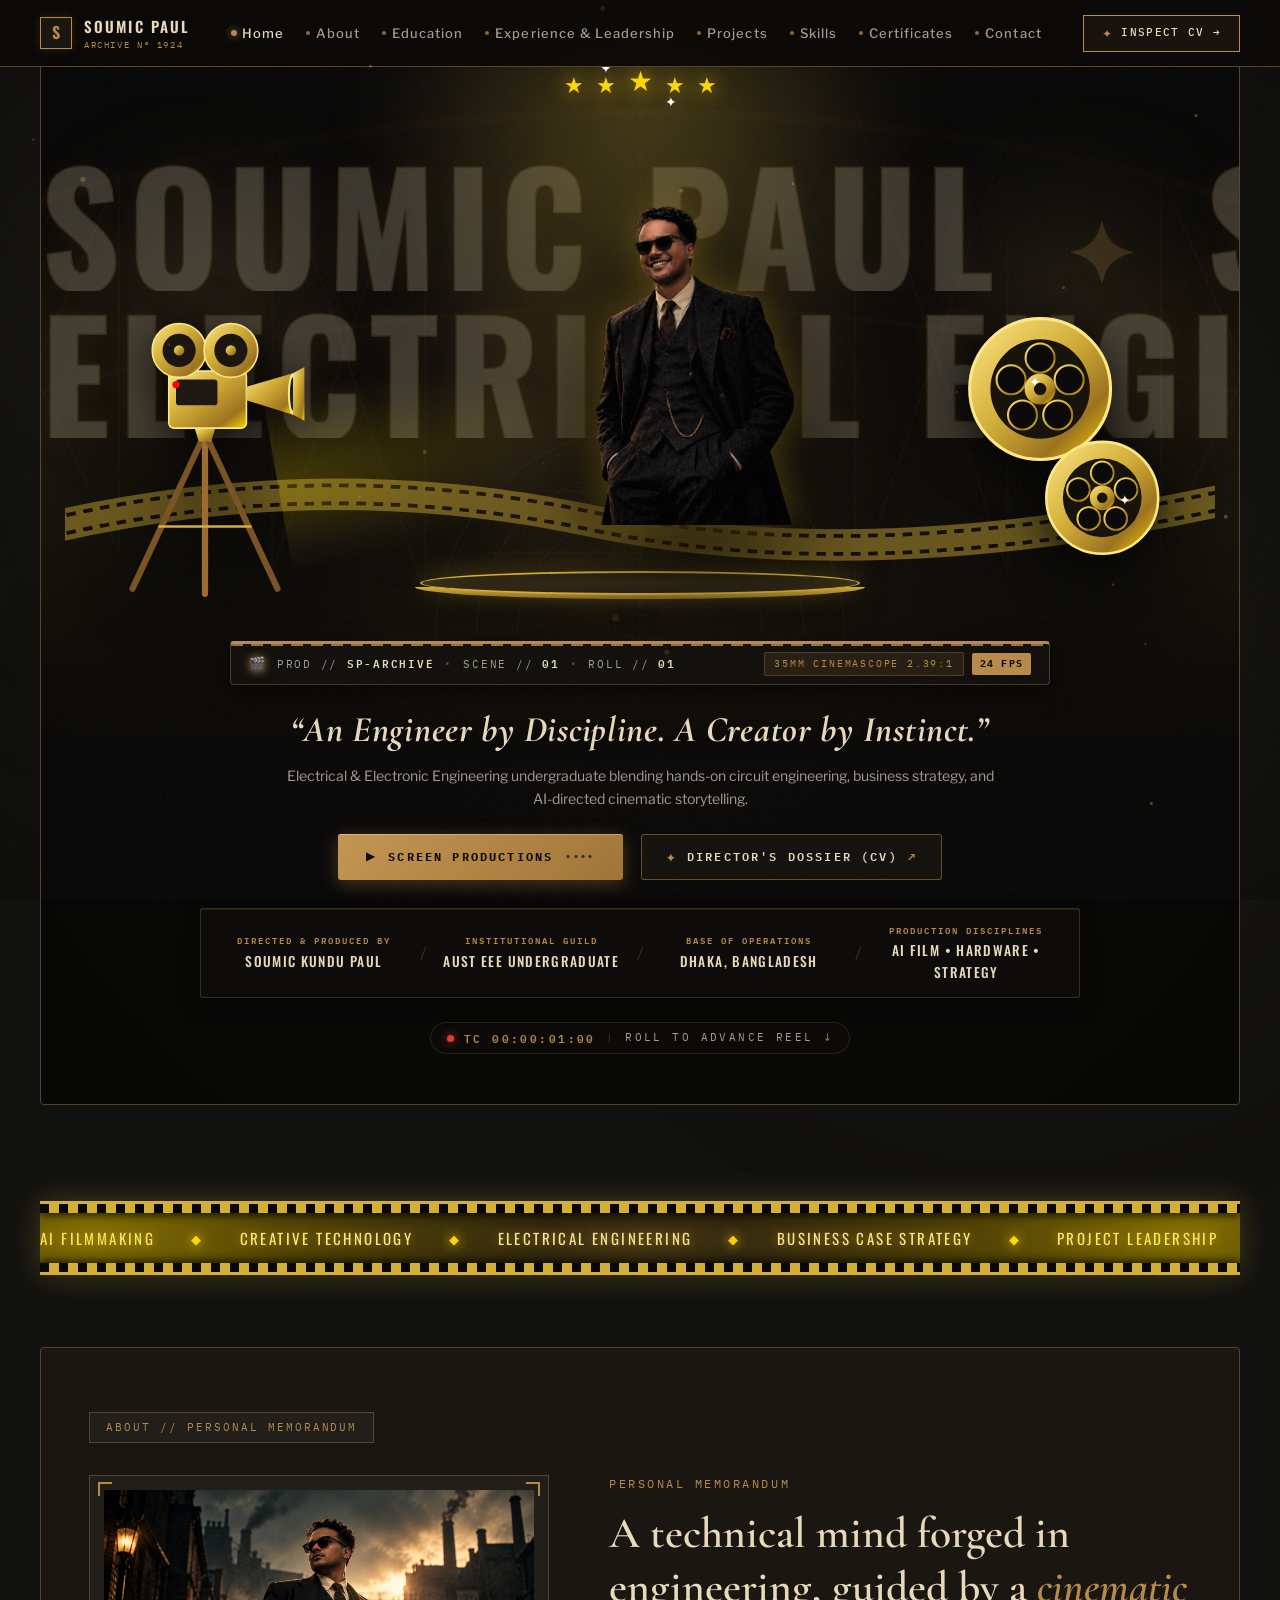
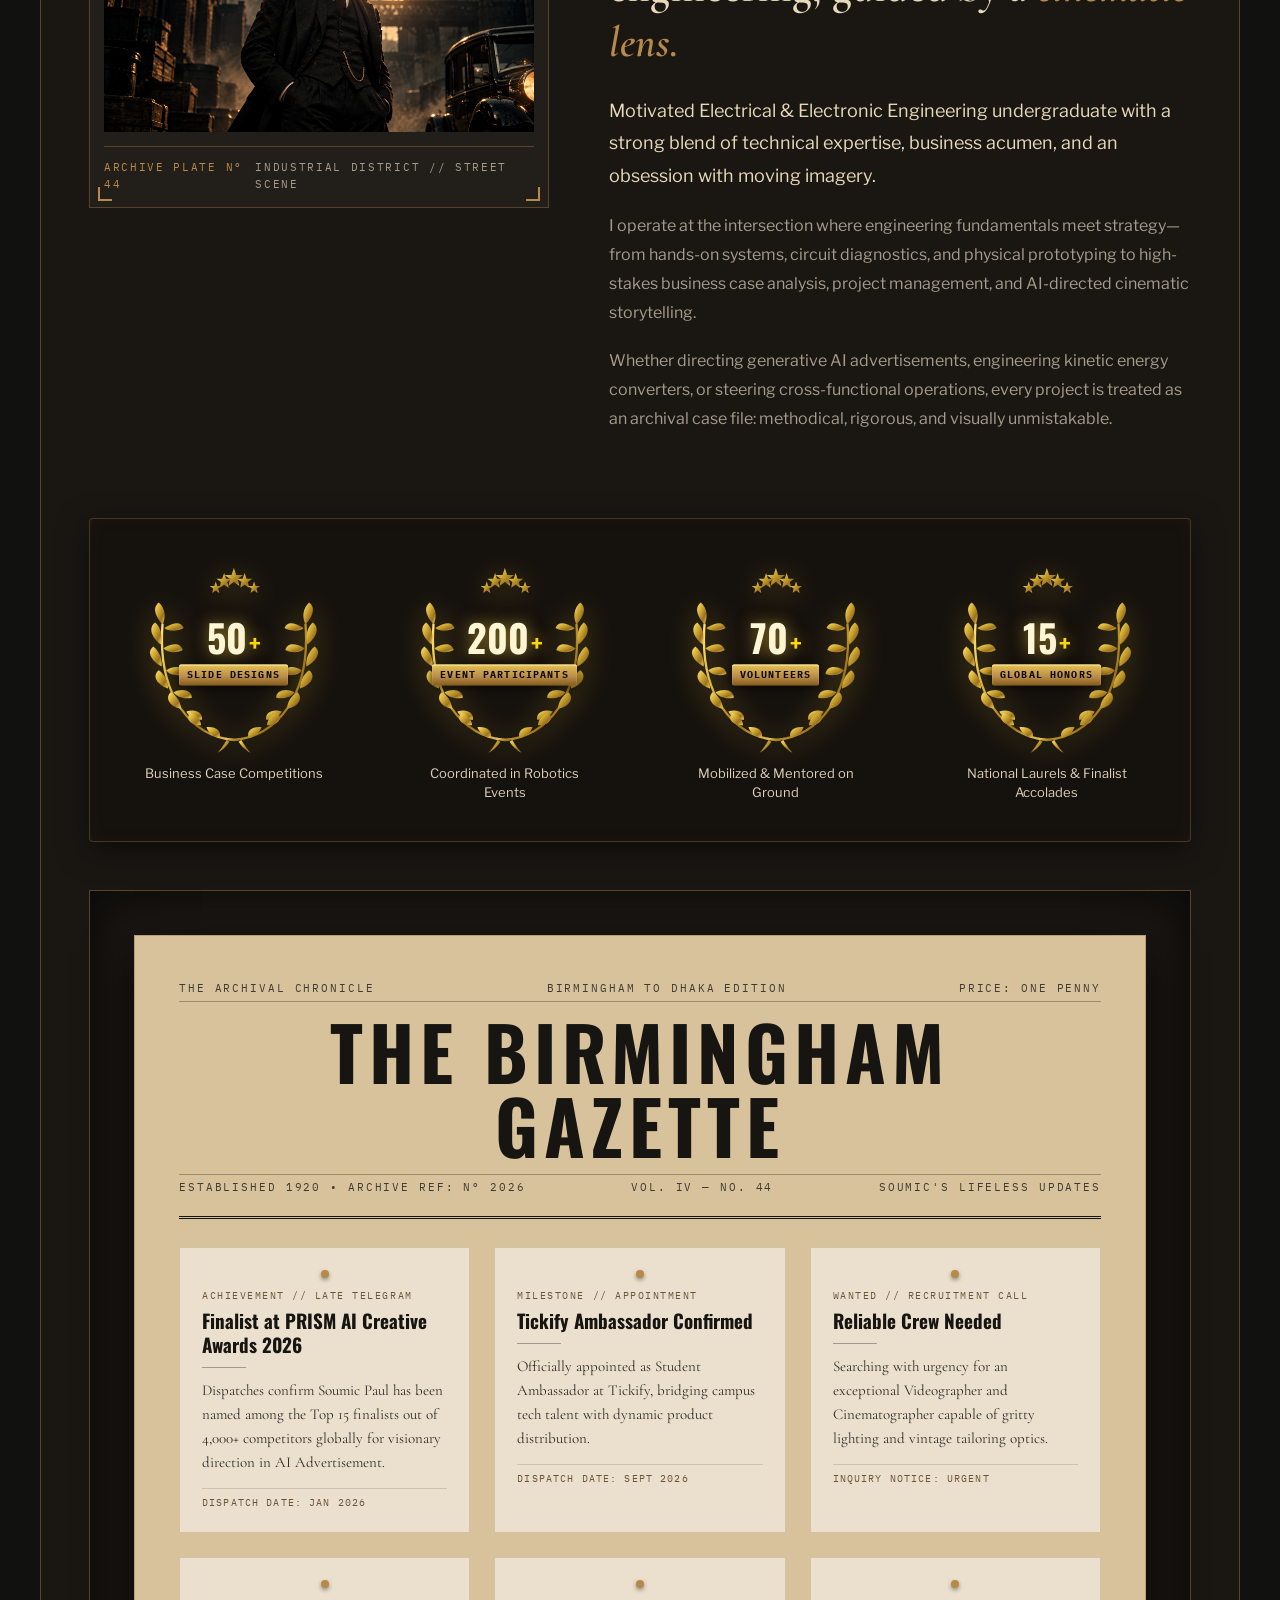
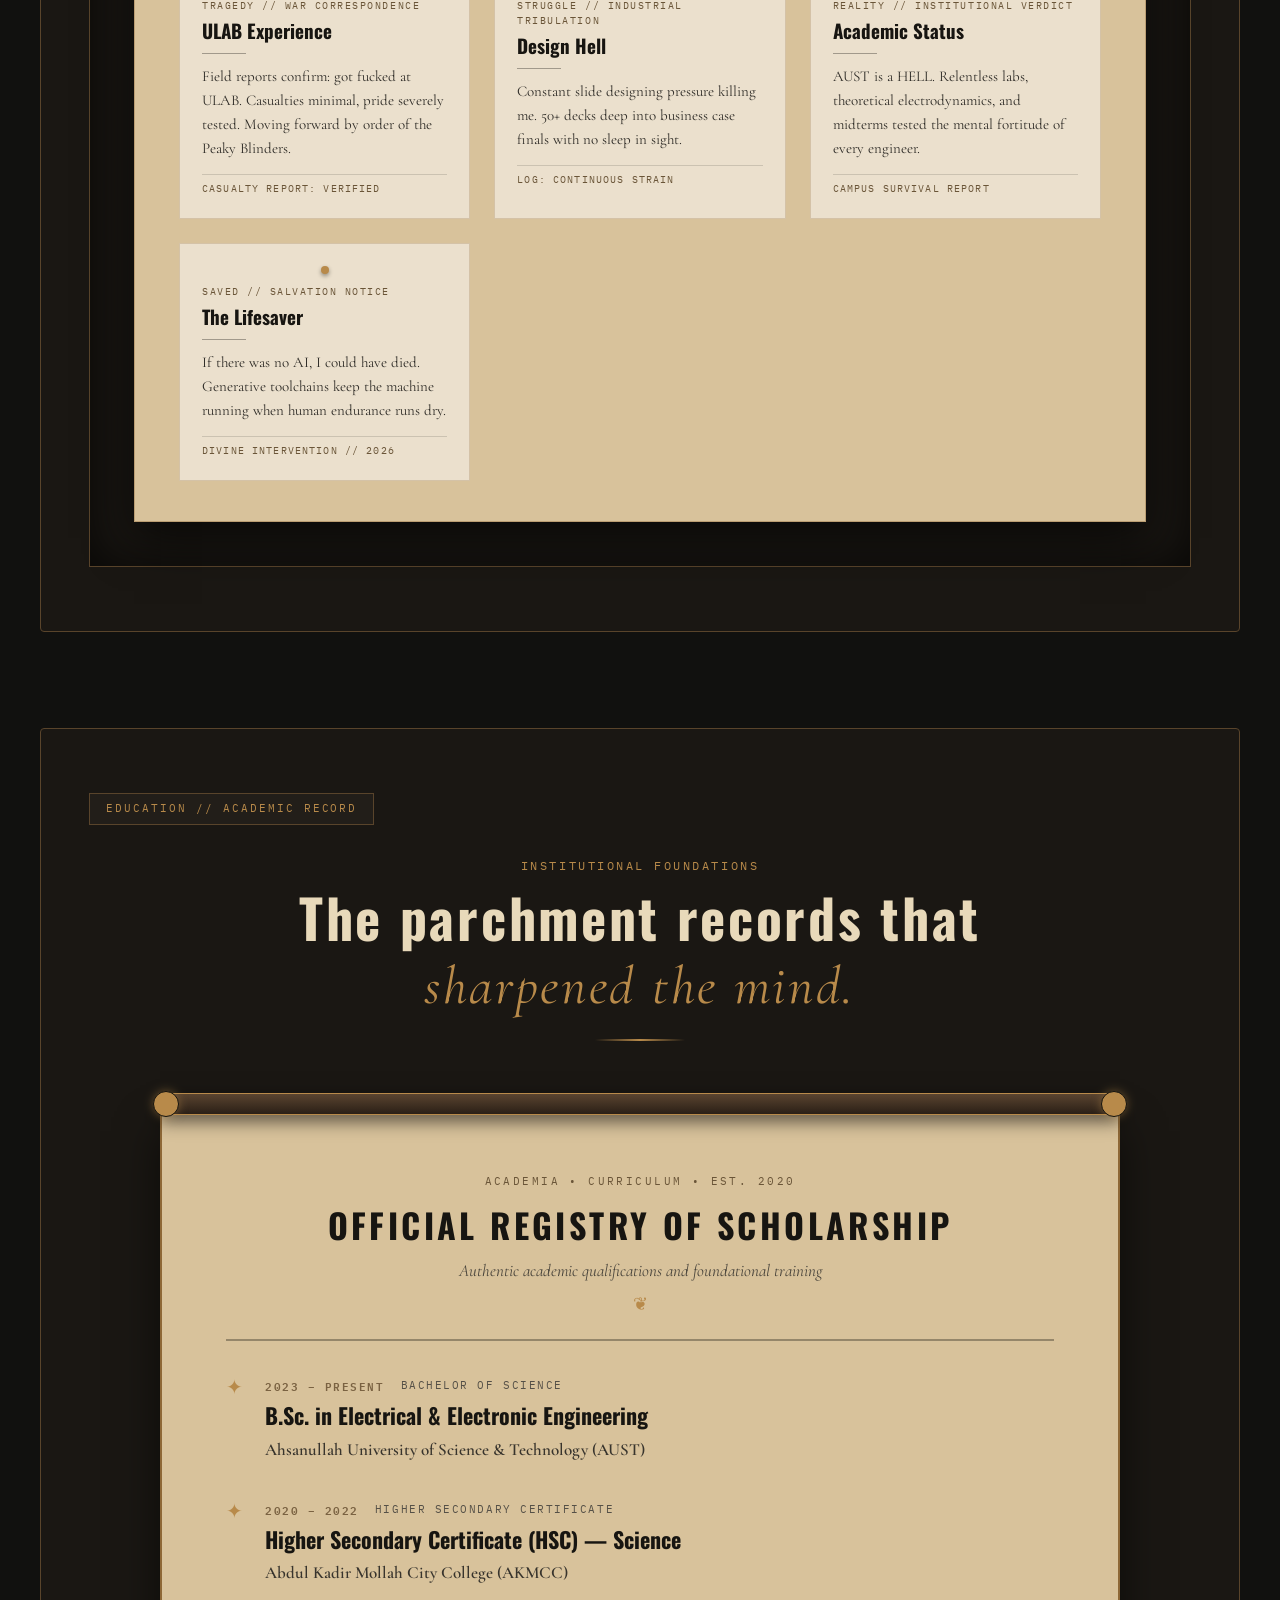
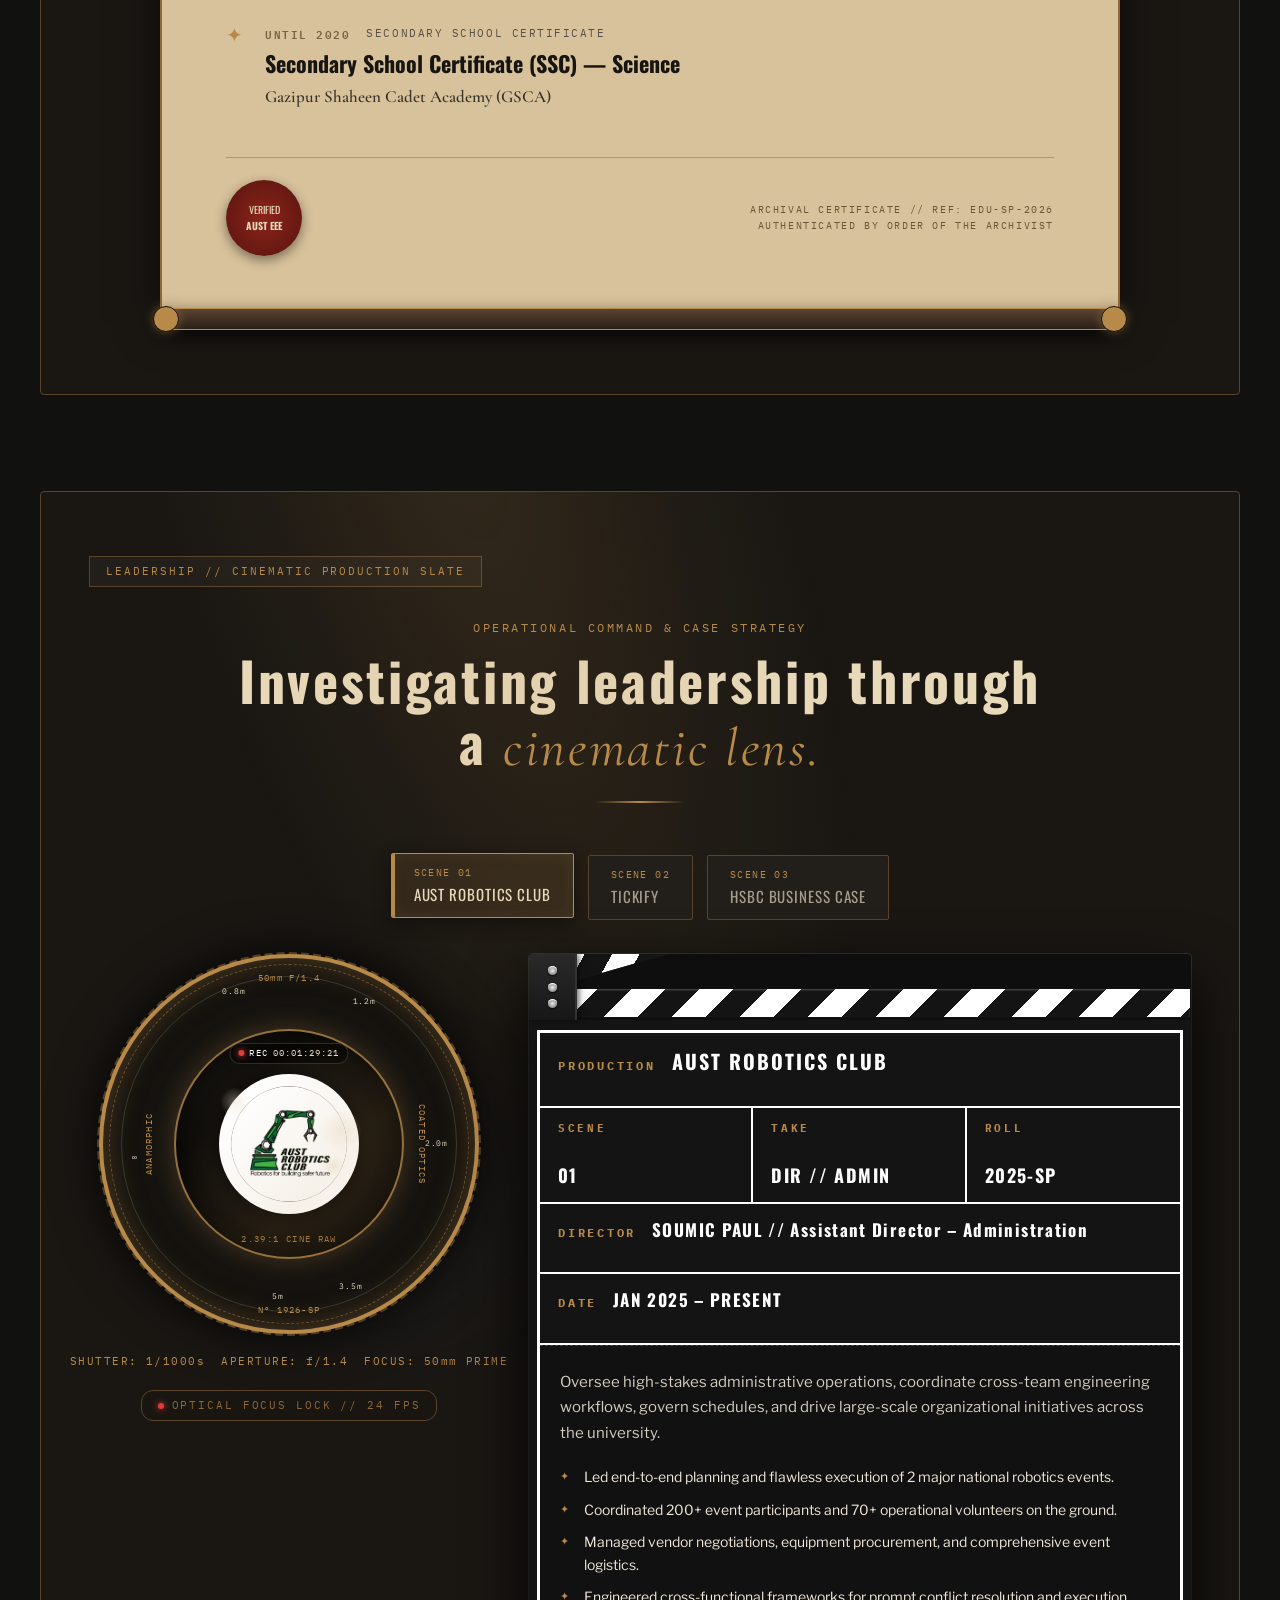
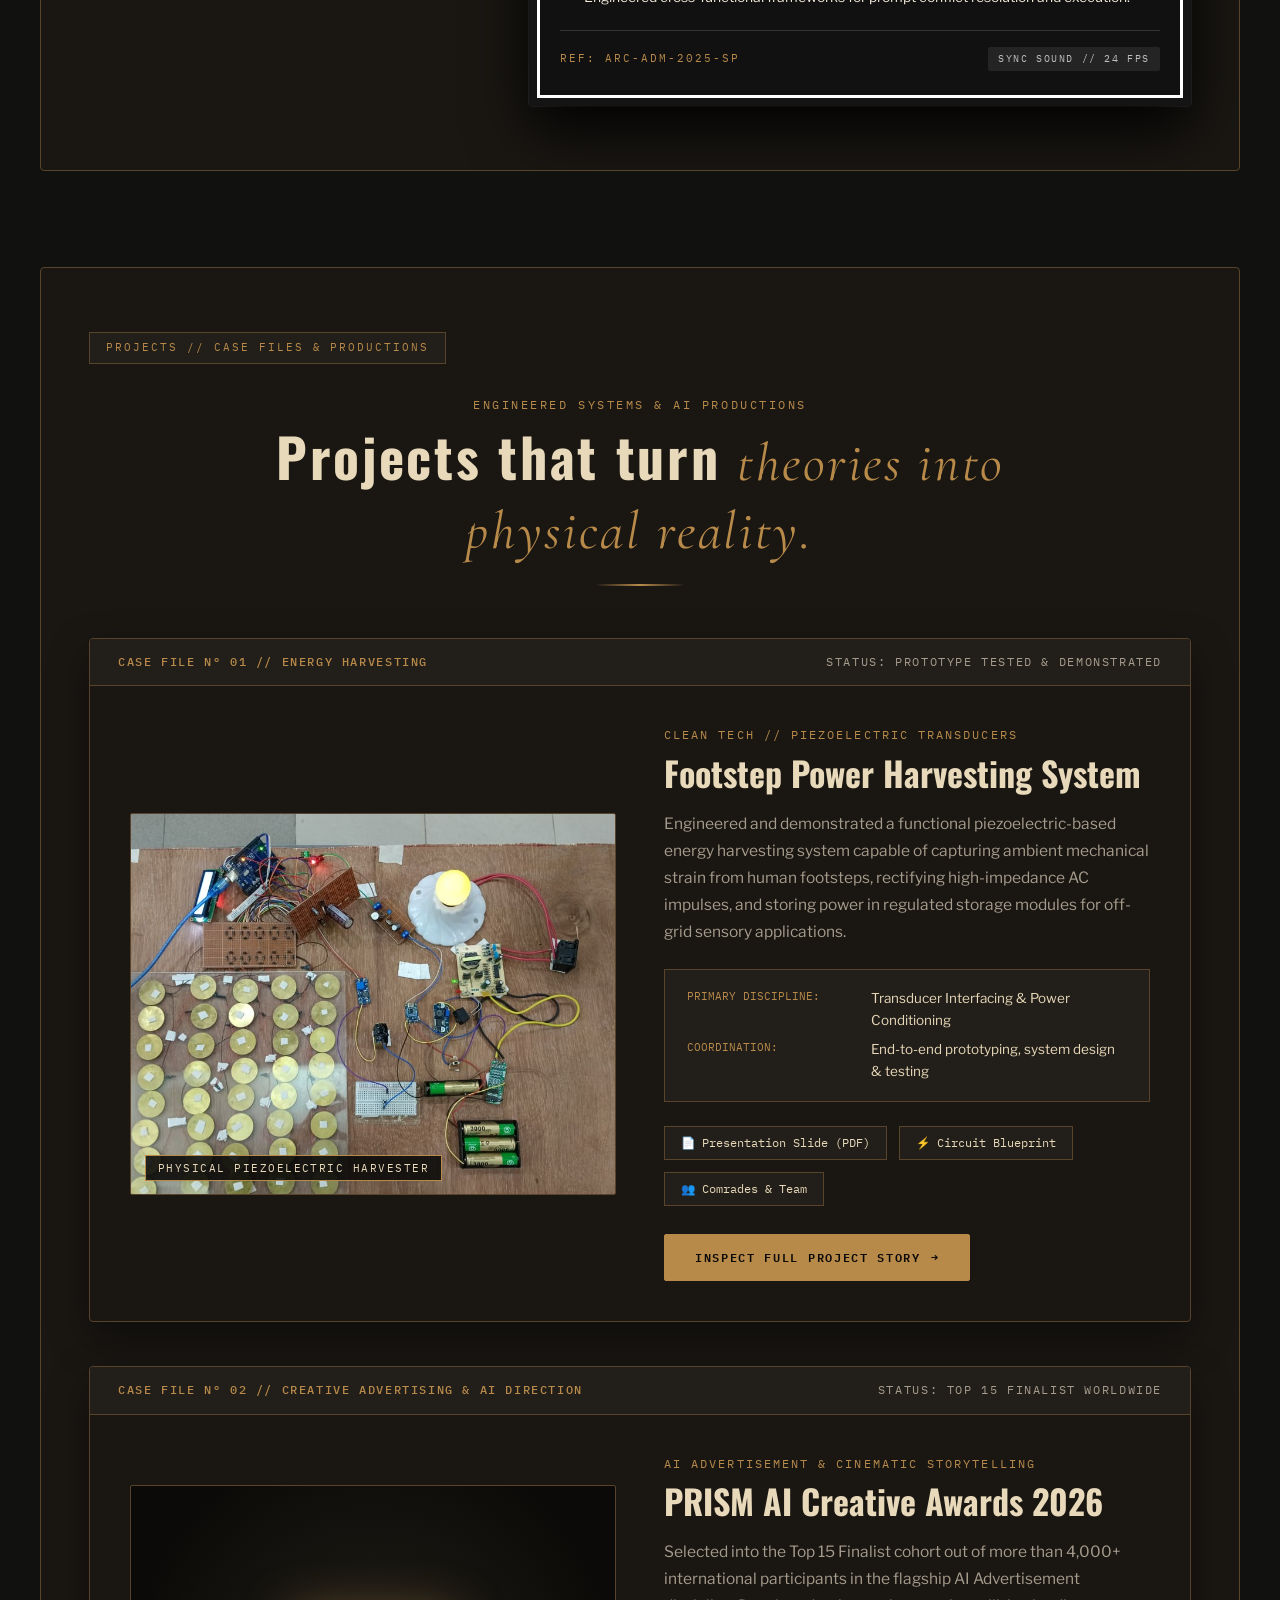
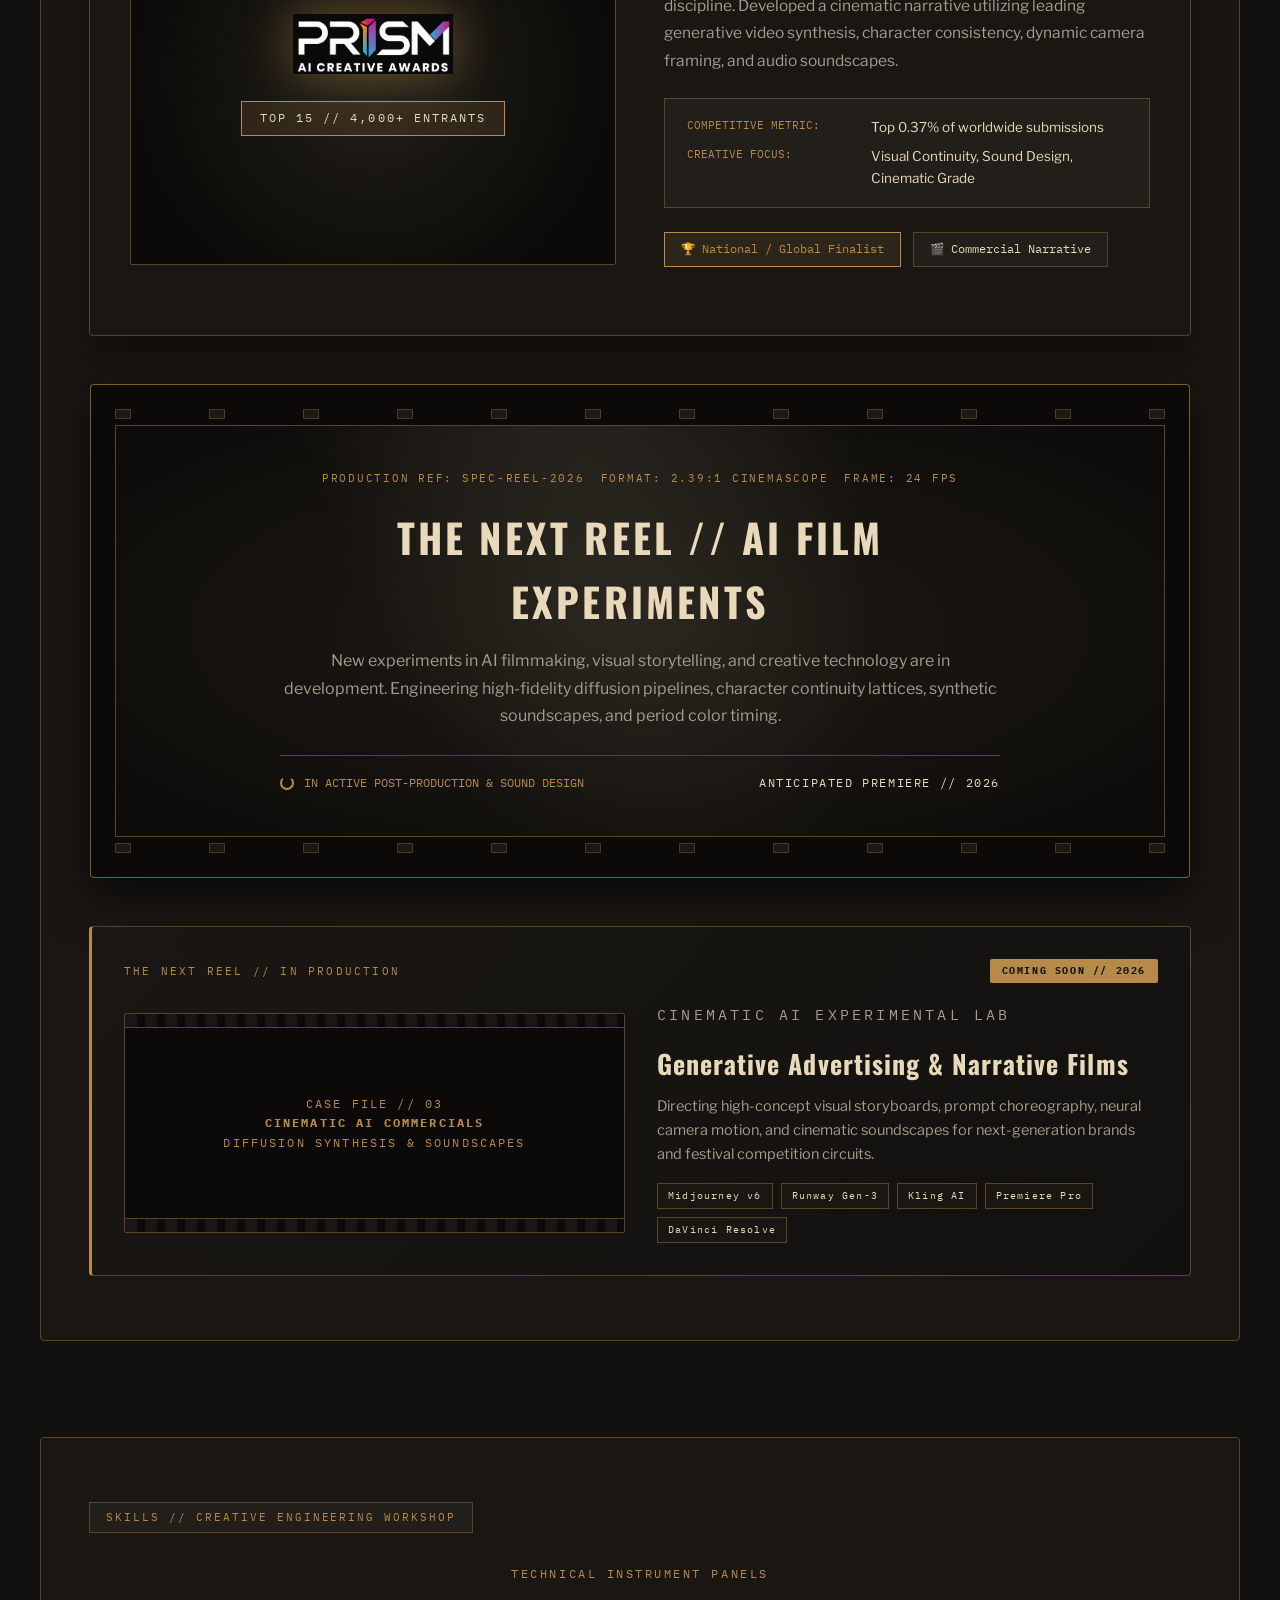
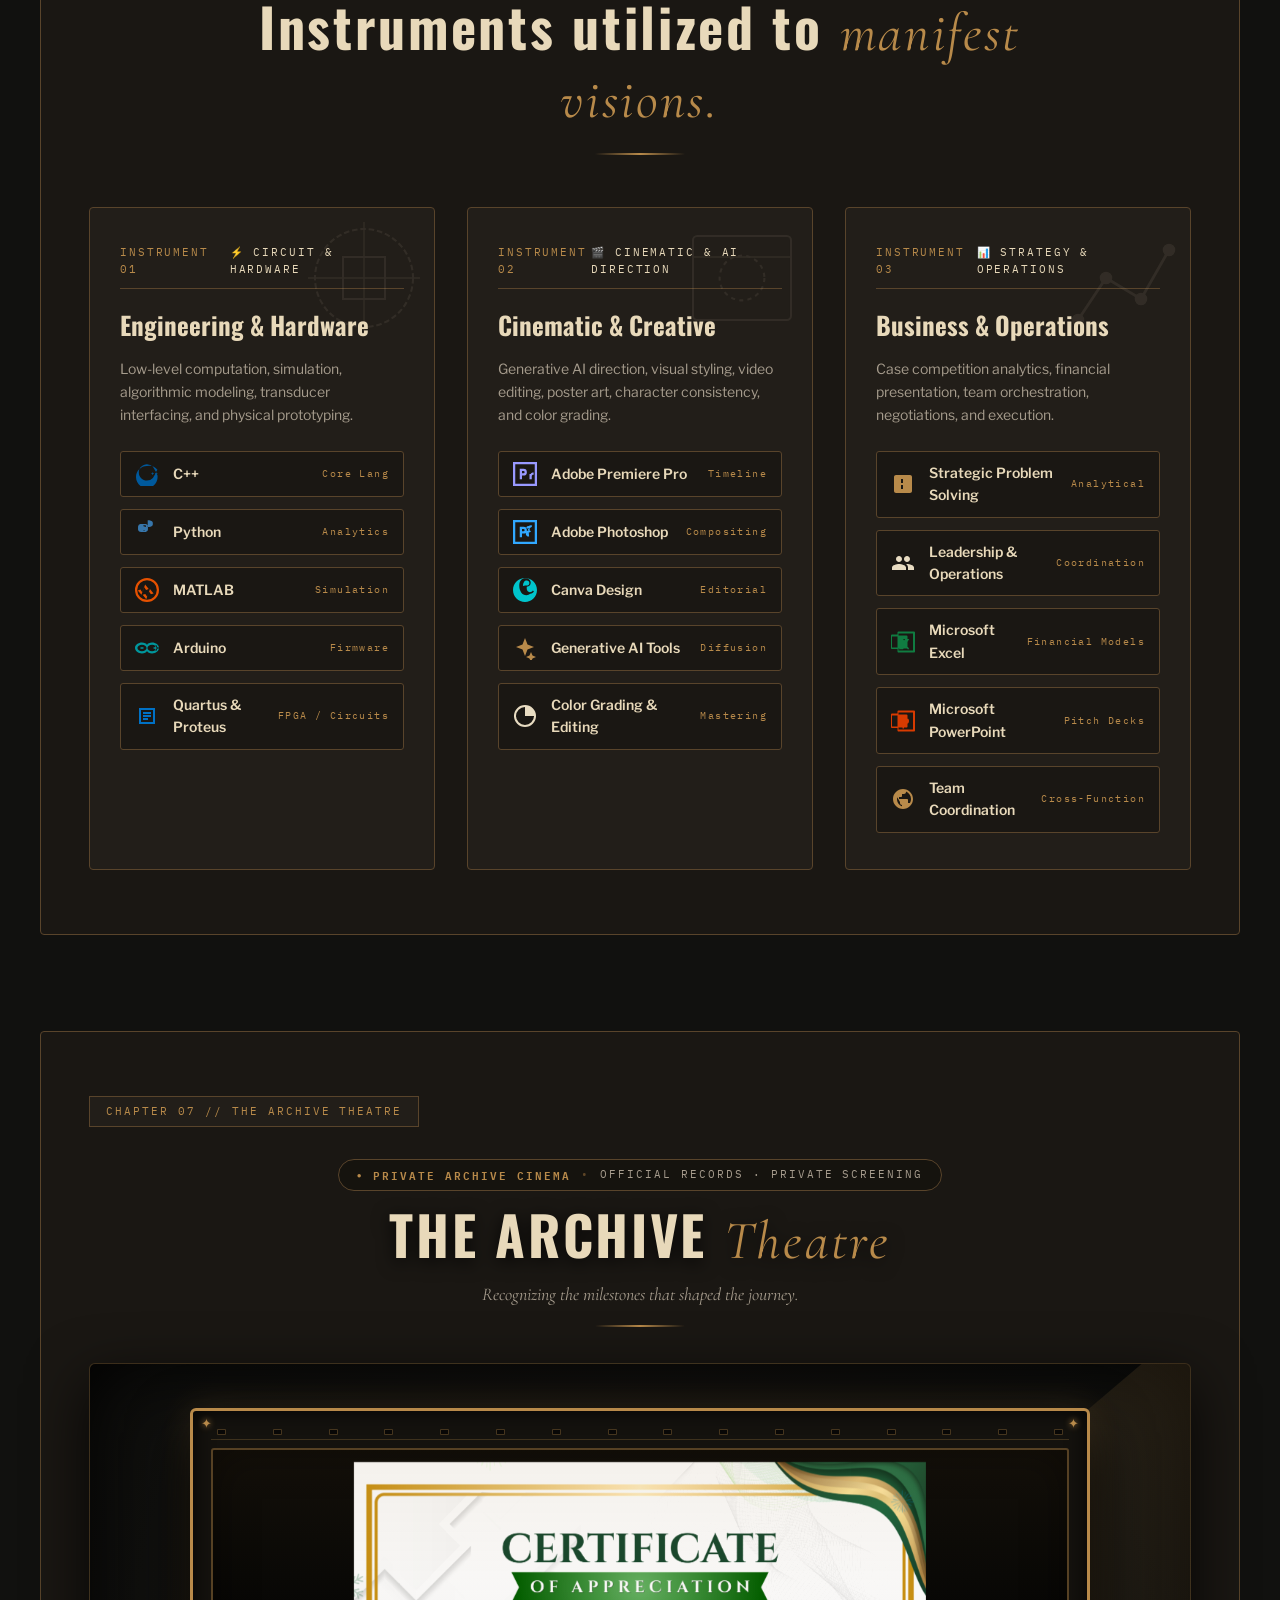
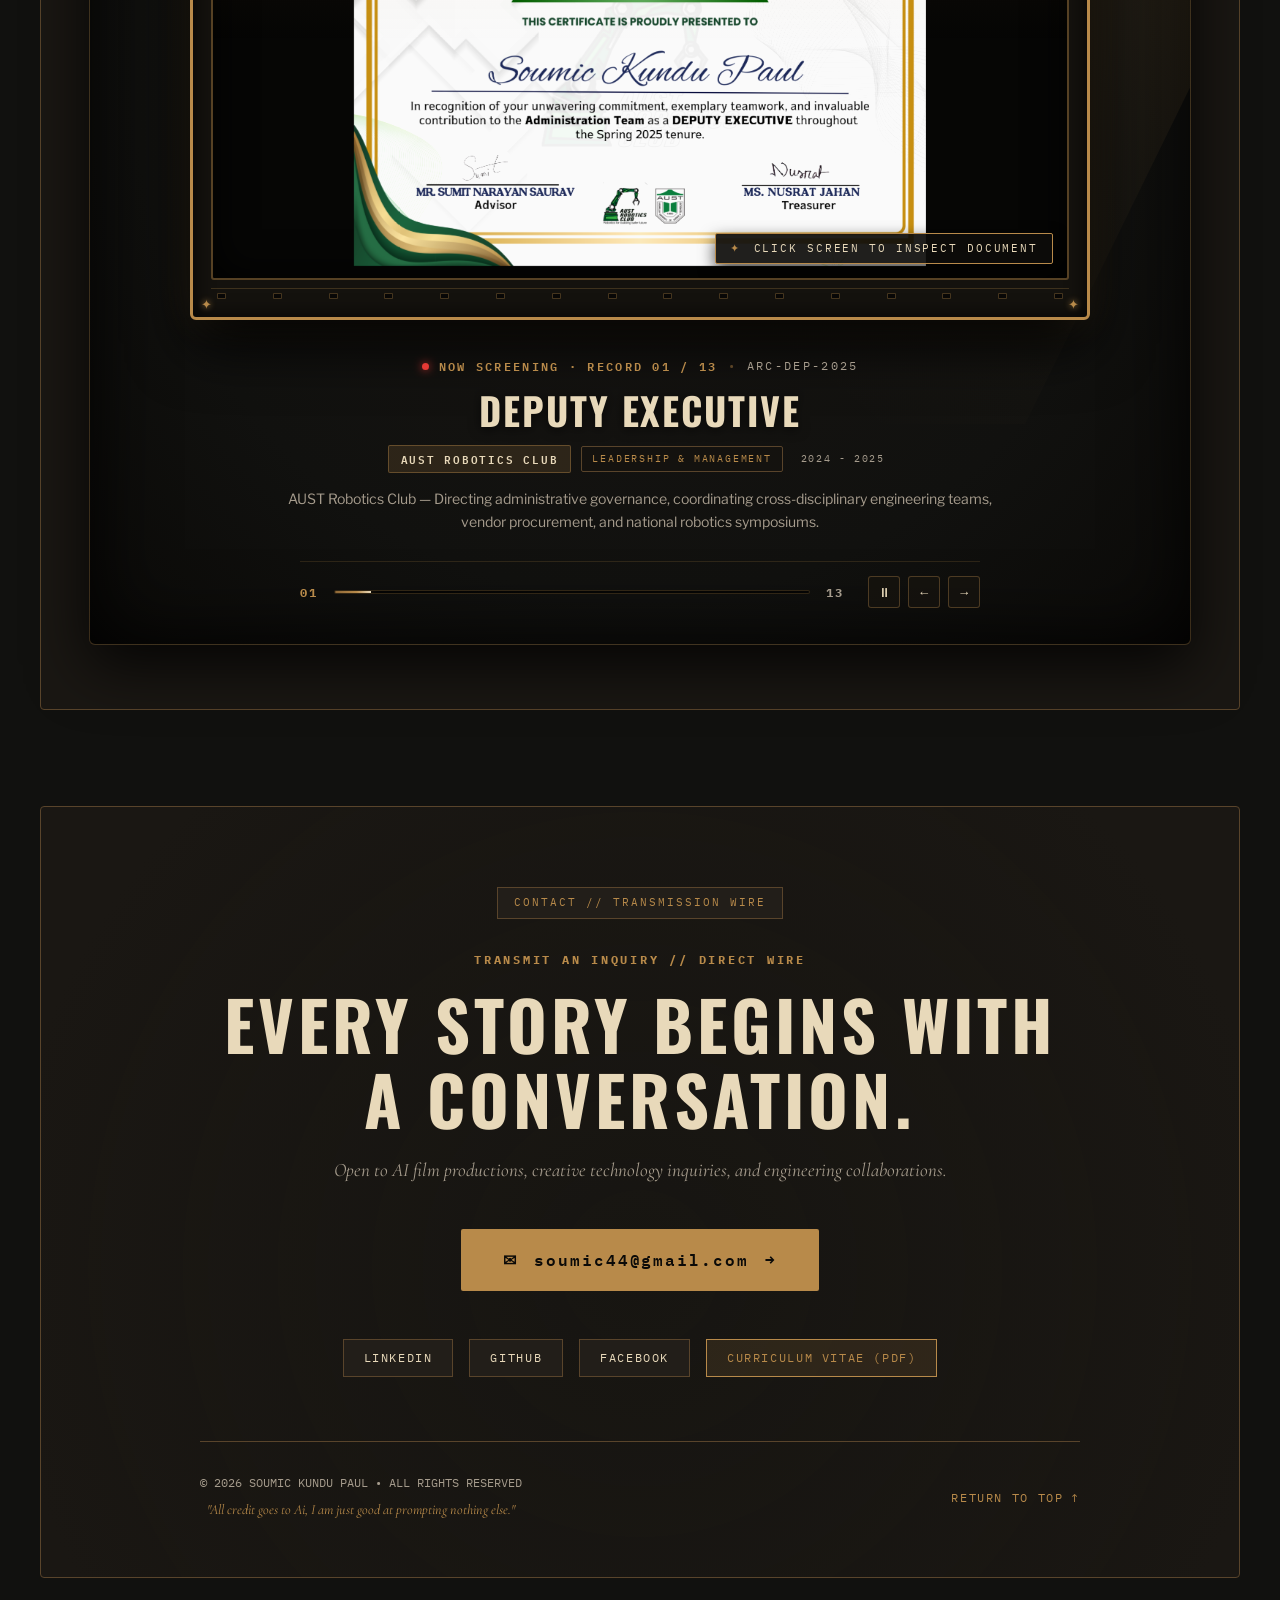
==== commit e5aa6173: "Shift laurel awards to full-width across section and remove about footer meta texts" ====
--- a/index.html
+++ b/index.html
@@ -376,8 +376,10 @@
               Whether directing generative AI advertisements, engineering kinetic energy converters, or steering cross-functional operations, every project is treated as an archival case file: methodical, rigorous, and visually unmistakable.
             </p>
           </div>
-
-          <!-- PROVEN RECORD LAUREL AWARDS (STYLE OF IMAGE 1) -->
+        </div>
+      </div>
+
+      <!-- PROVEN RECORD LAUREL AWARDS (STYLE OF IMAGE 1) -->
           <div class="archival-stats laurel-awards-grid" id="about-stats">
             <div class="laurel-stat-card">
               <div class="laurel-wreath-wrap">
@@ -696,15 +698,6 @@
               <div class="laurel-stat-sublabel">National Laurels & Finalist Accolades</div>
             </div>
           </div>
-          </div>
-
-          <div class="about-footer-meta">
-            <div class="meta-tag"><span>AFFILIATION</span><strong>AUST (Ahsanullah Univ.)</strong></div>
-            <div class="meta-tag"><span>COMMUNITY</span><strong>AUST Robotics Club</strong></div>
-            <div class="meta-tag"><span>STATUS</span><strong>Available for Select Productions</strong></div>
-          </div>
-        </div>
-      </div>
 
       <!-- SOUMIC'S LIFELESS UPDATES (THE BIRMINGHAM GAZETTE BROADSHEET) -->
       <div class="gazette-wrapper" id="gazetteWrapper">
--- a/styles.css
+++ b/styles.css
@@ -1947,6 +1947,18 @@
   box-shadow: 0 4px 22px rgba(0, 0, 0, 0.75);
 }
 
+.lens-subject-img.logo-tickify {
+  max-width: 145px;
+  max-height: 145px;
+  filter: drop-shadow(0 4px 18px rgba(0, 0, 0, 0.75)) !important;
+}
+
+.lens-subject-img.logo-hsbc {
+  max-width: 165px;
+  max-height: 55px;
+  filter: drop-shadow(0 4px 18px rgba(0, 0, 0, 0.75)) !important;
+}
+
 /* Rack-focus pull animation on scene change */
 .lens-subject-img.rack-focus {
   animation: lensFocusPull 0.44s cubic-bezier(0.16, 1, 0.3, 1);
@@ -2337,7 +2349,6 @@
     0% { filter: none !important; transform: scale(0.92); opacity: 0.4; }
     100% { filter: none !important; transform: scale(1); opacity: 1; }
   }
-}
 }
 
 /* =========================================================
@@ -4273,8 +4284,14 @@
   display: grid;
   grid-template-columns: repeat(4, 1fr);
   gap: 24px;
-  margin: 36px 0 28px;
+  margin: 44px 0 32px;
   width: 100%;
+  box-sizing: border-box;
+  padding: 30px 20px;
+  background: rgba(20, 16, 12, 0.7);
+  border: 1px solid rgba(184, 138, 74, 0.3);
+  border-radius: 4px;
+  box-shadow: 0 8px 30px rgba(0, 0, 0, 0.5), inset 0 0 20px rgba(184, 138, 74, 0.04);
 }
 
 .laurel-stat-card {
@@ -4284,6 +4301,8 @@
   text-align: center;
   transition: transform 0.3s cubic-bezier(0.16, 1, 0.3, 1);
   padding: 10px 6px;
+  width: 100%;
+  box-sizing: border-box;
 }
 
 .laurel-stat-card:hover {
@@ -4292,7 +4311,8 @@
 
 .laurel-wreath-wrap {
   position: relative;
-  width: 220px;
+  width: 100%;
+  max-width: 220px;
   height: 195px;
   display: flex;
   align-items: center;
@@ -4695,8 +4715,8 @@
   object-fit: contain;
   filter: drop-shadow(0 0 20px rgba(212, 175, 55, 0.35)) drop-shadow(0 25px 45px rgba(0, 0, 0, 0.98)) contrast(1.06);
   /* Solid silhouette - no waist cut off, extending to physical platform */
-  -webkit-mask-image: none;
-  mask-image: none;
+  -webkit-mask-image: none !important;
+  mask-image: none !important;
   transition: transform 0.4s var(--ease-cinematic);
 }
 
@@ -4787,3 +4807,14 @@
     width: 330px;
   }
 }
+
+/* MOBILE UI & PERFORMANCE: DISABLE HEAVY FILTERS ON < 900px */
+@media (max-width: 900px) {
+  .stage-spotlight-cone {
+    filter: none !important;
+    opacity: 0.35;
+  }
+  .laurel-wreath-svg {
+    filter: none !important;
+  }
+}
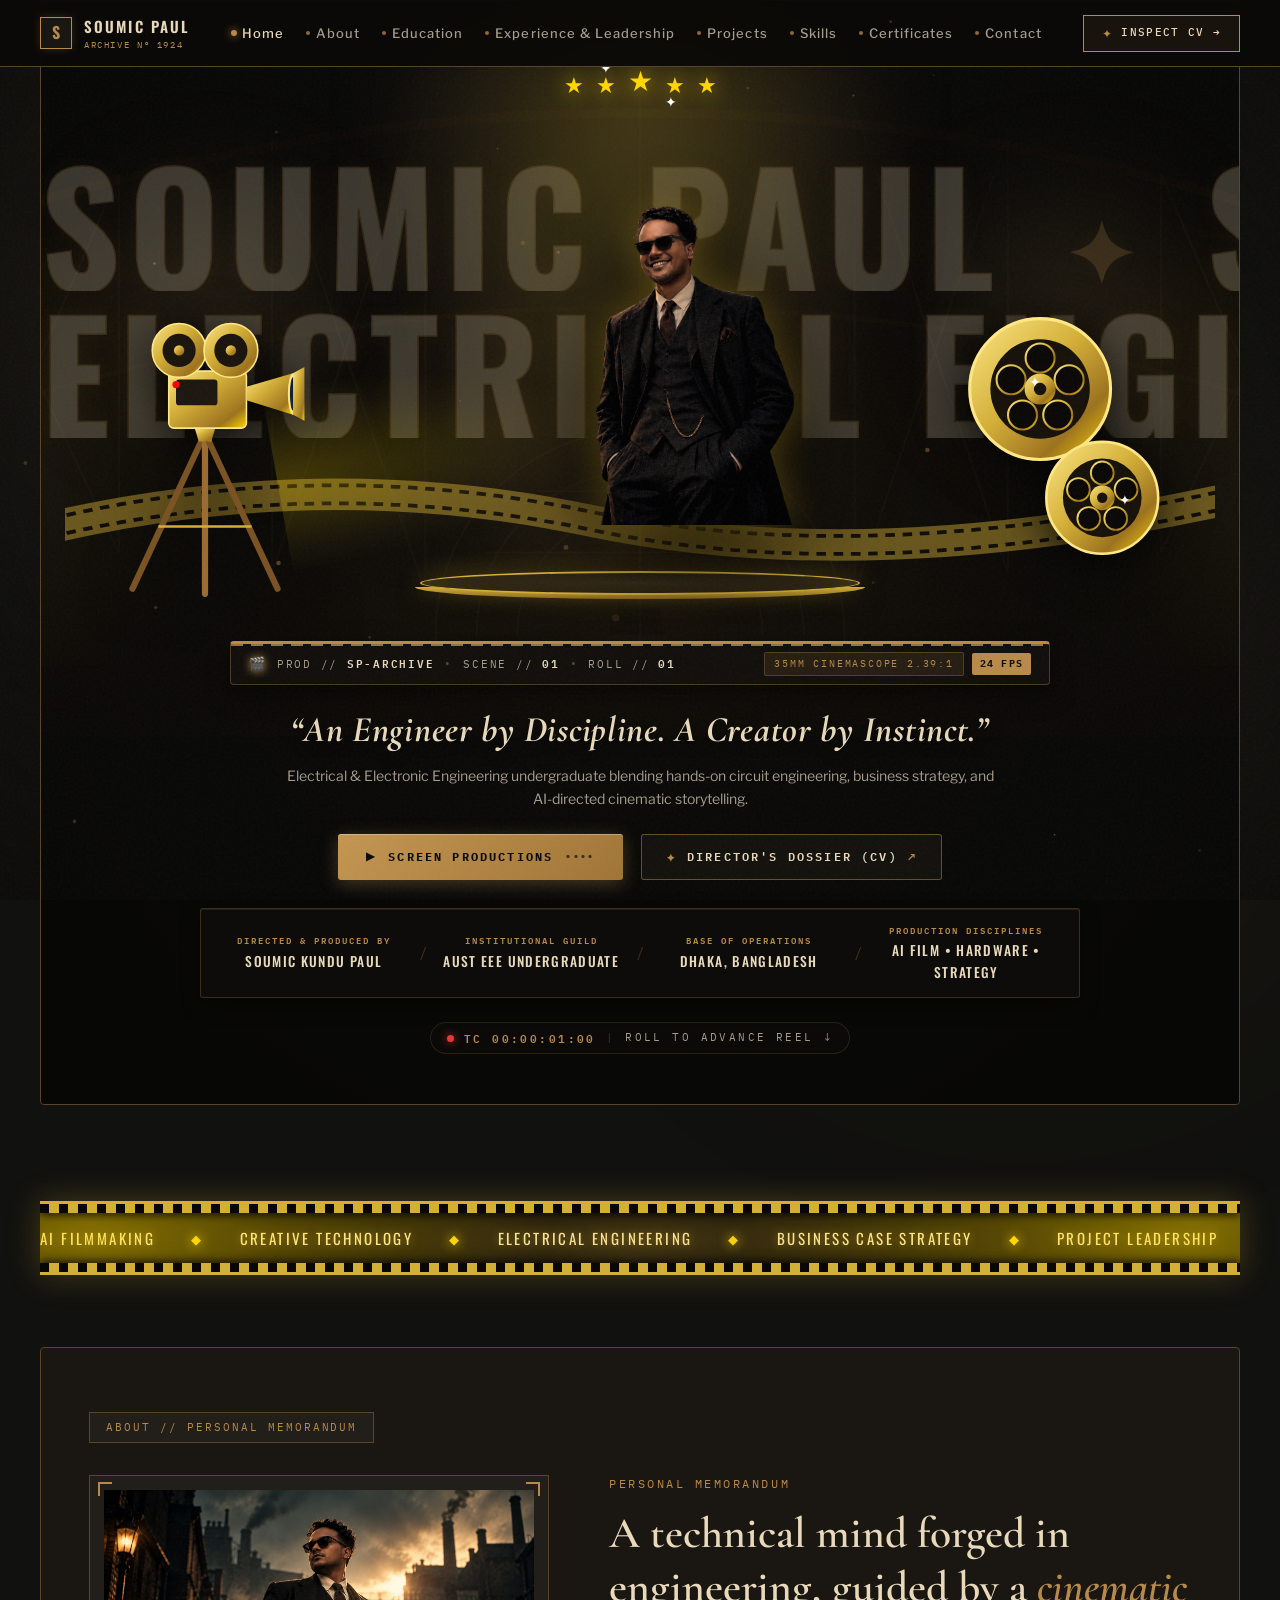
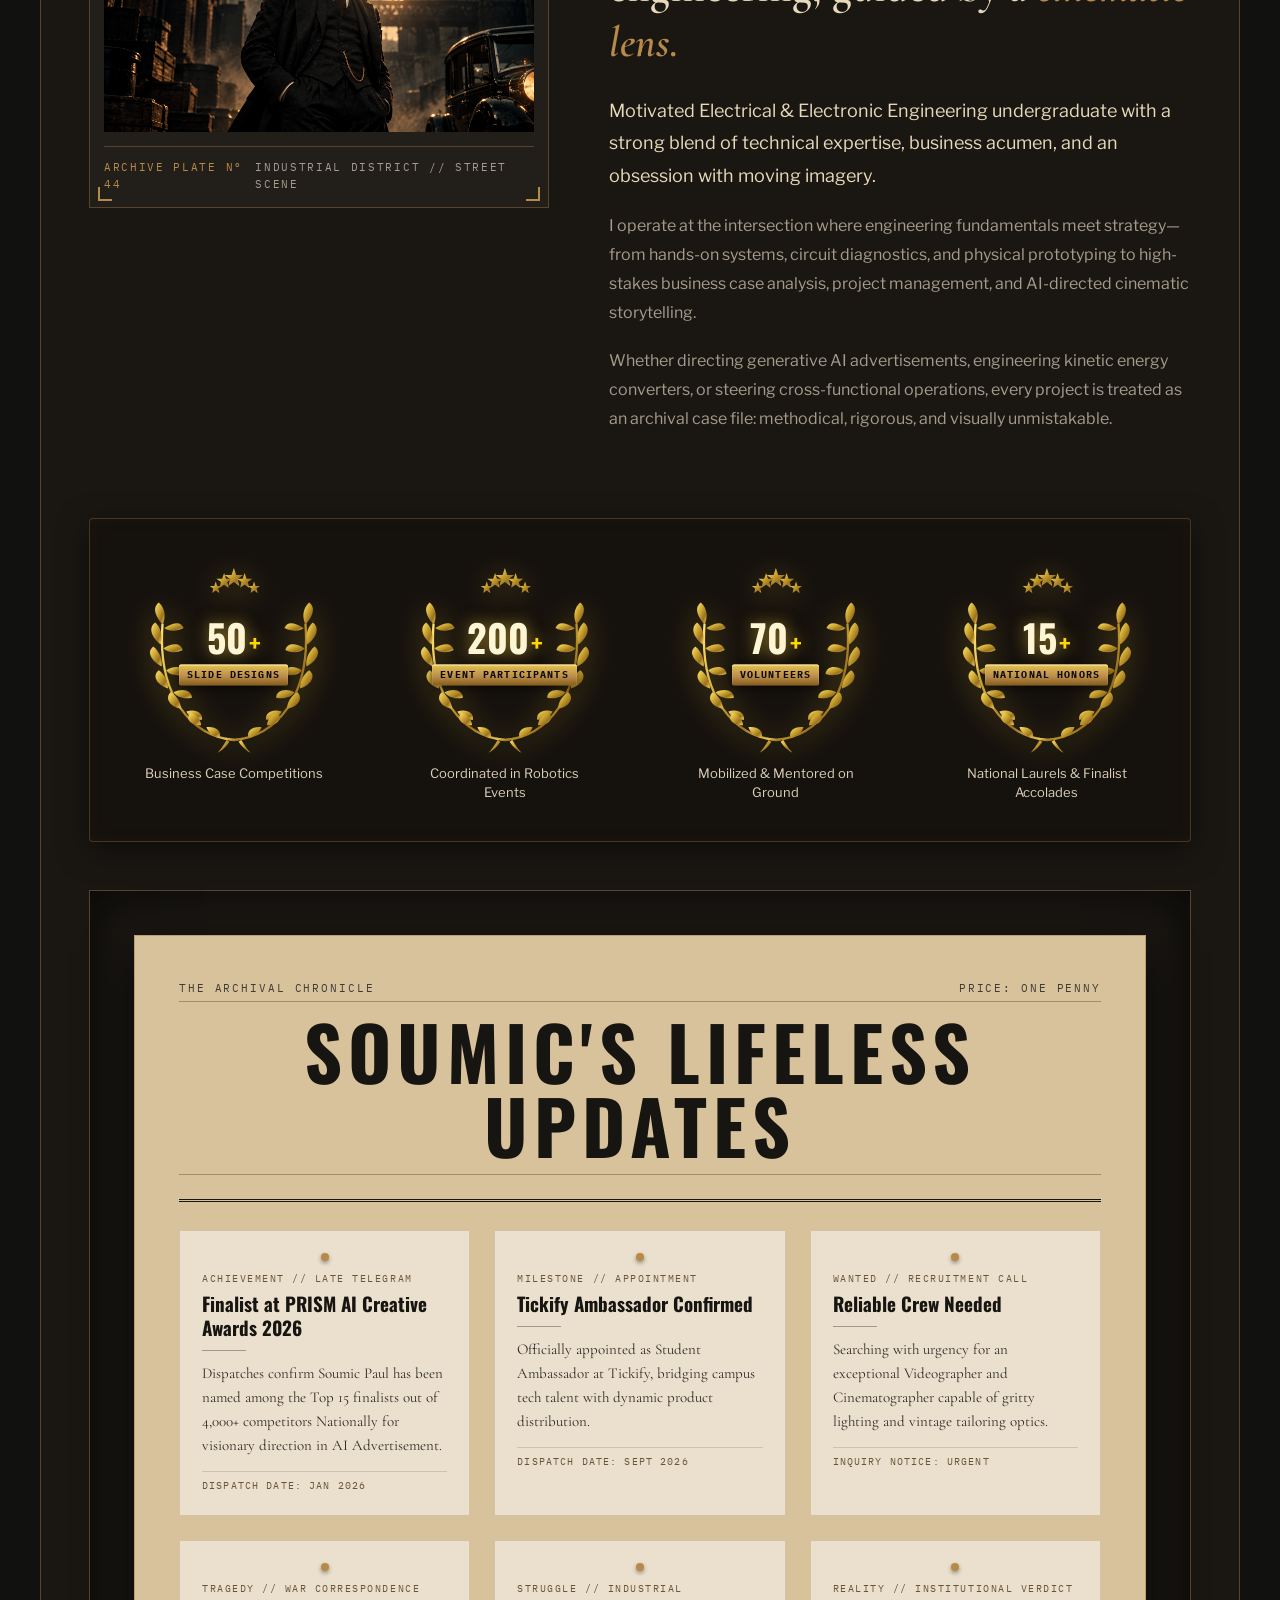
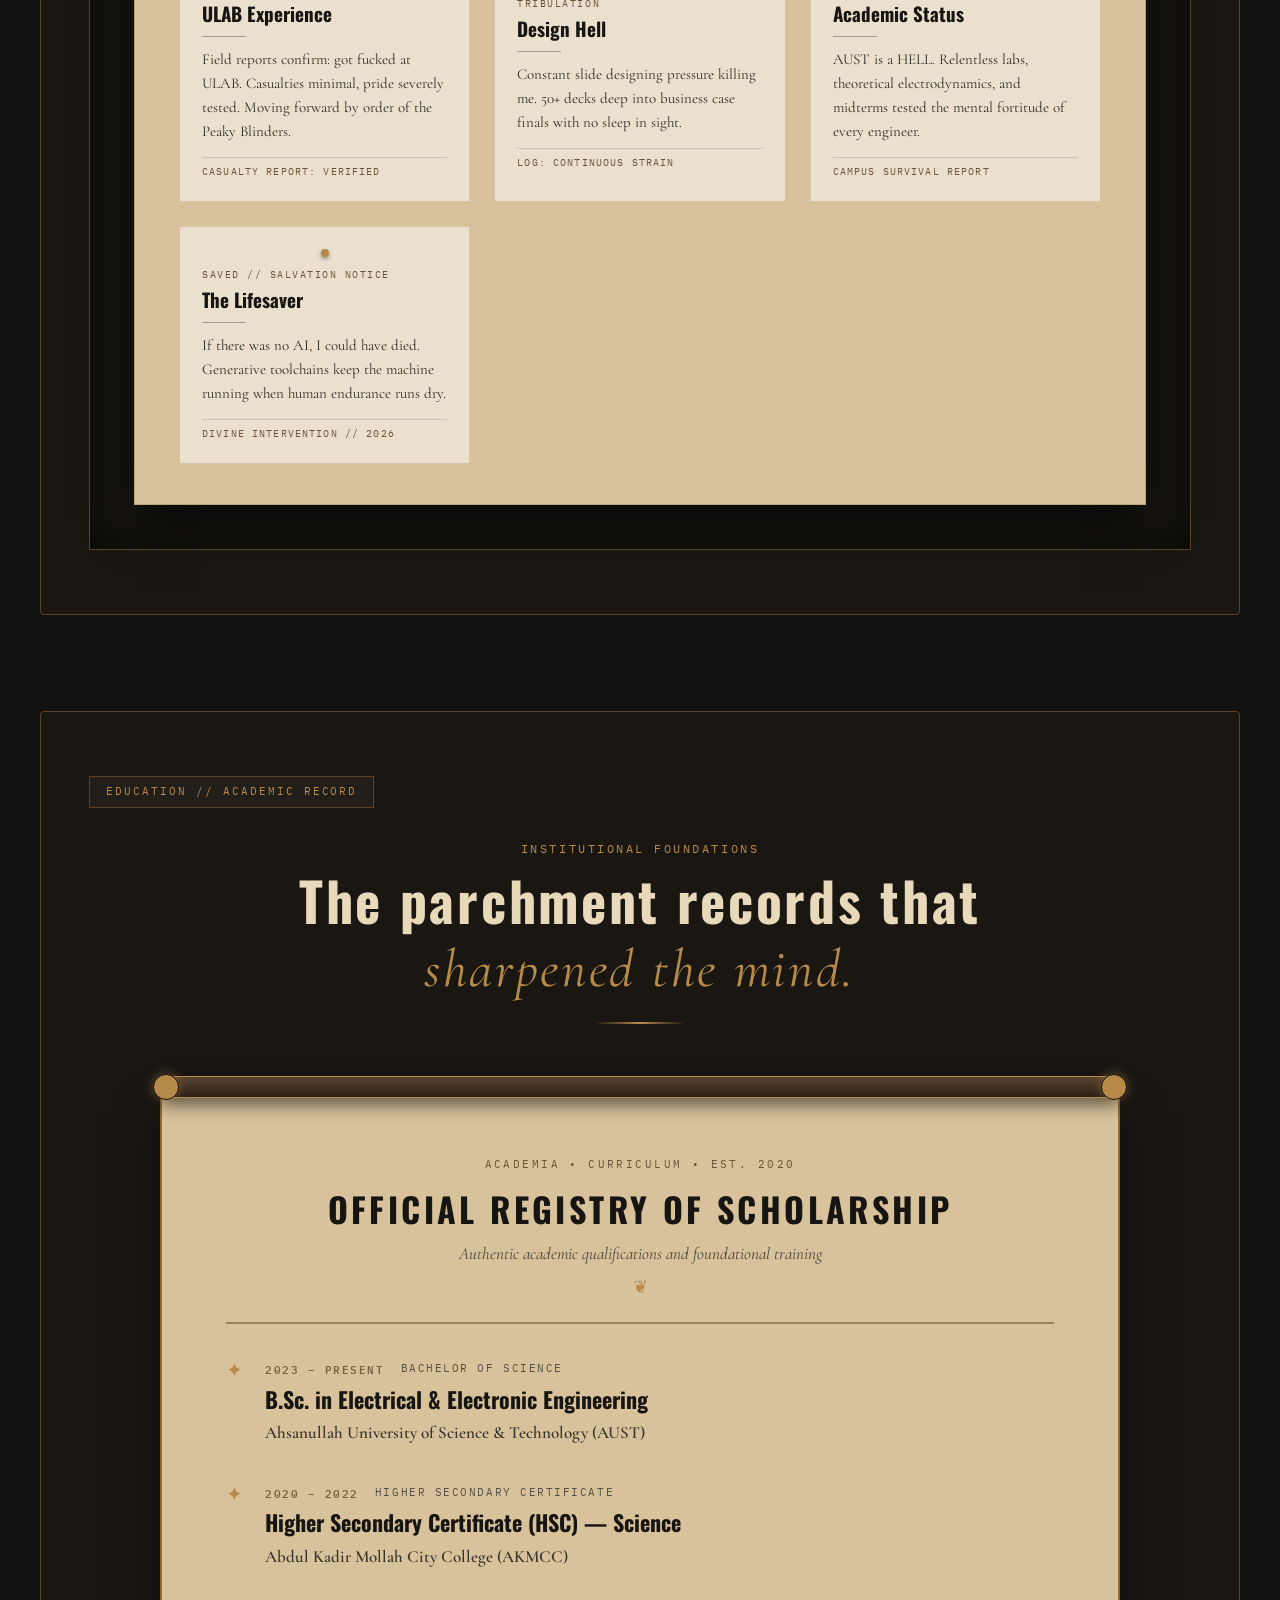
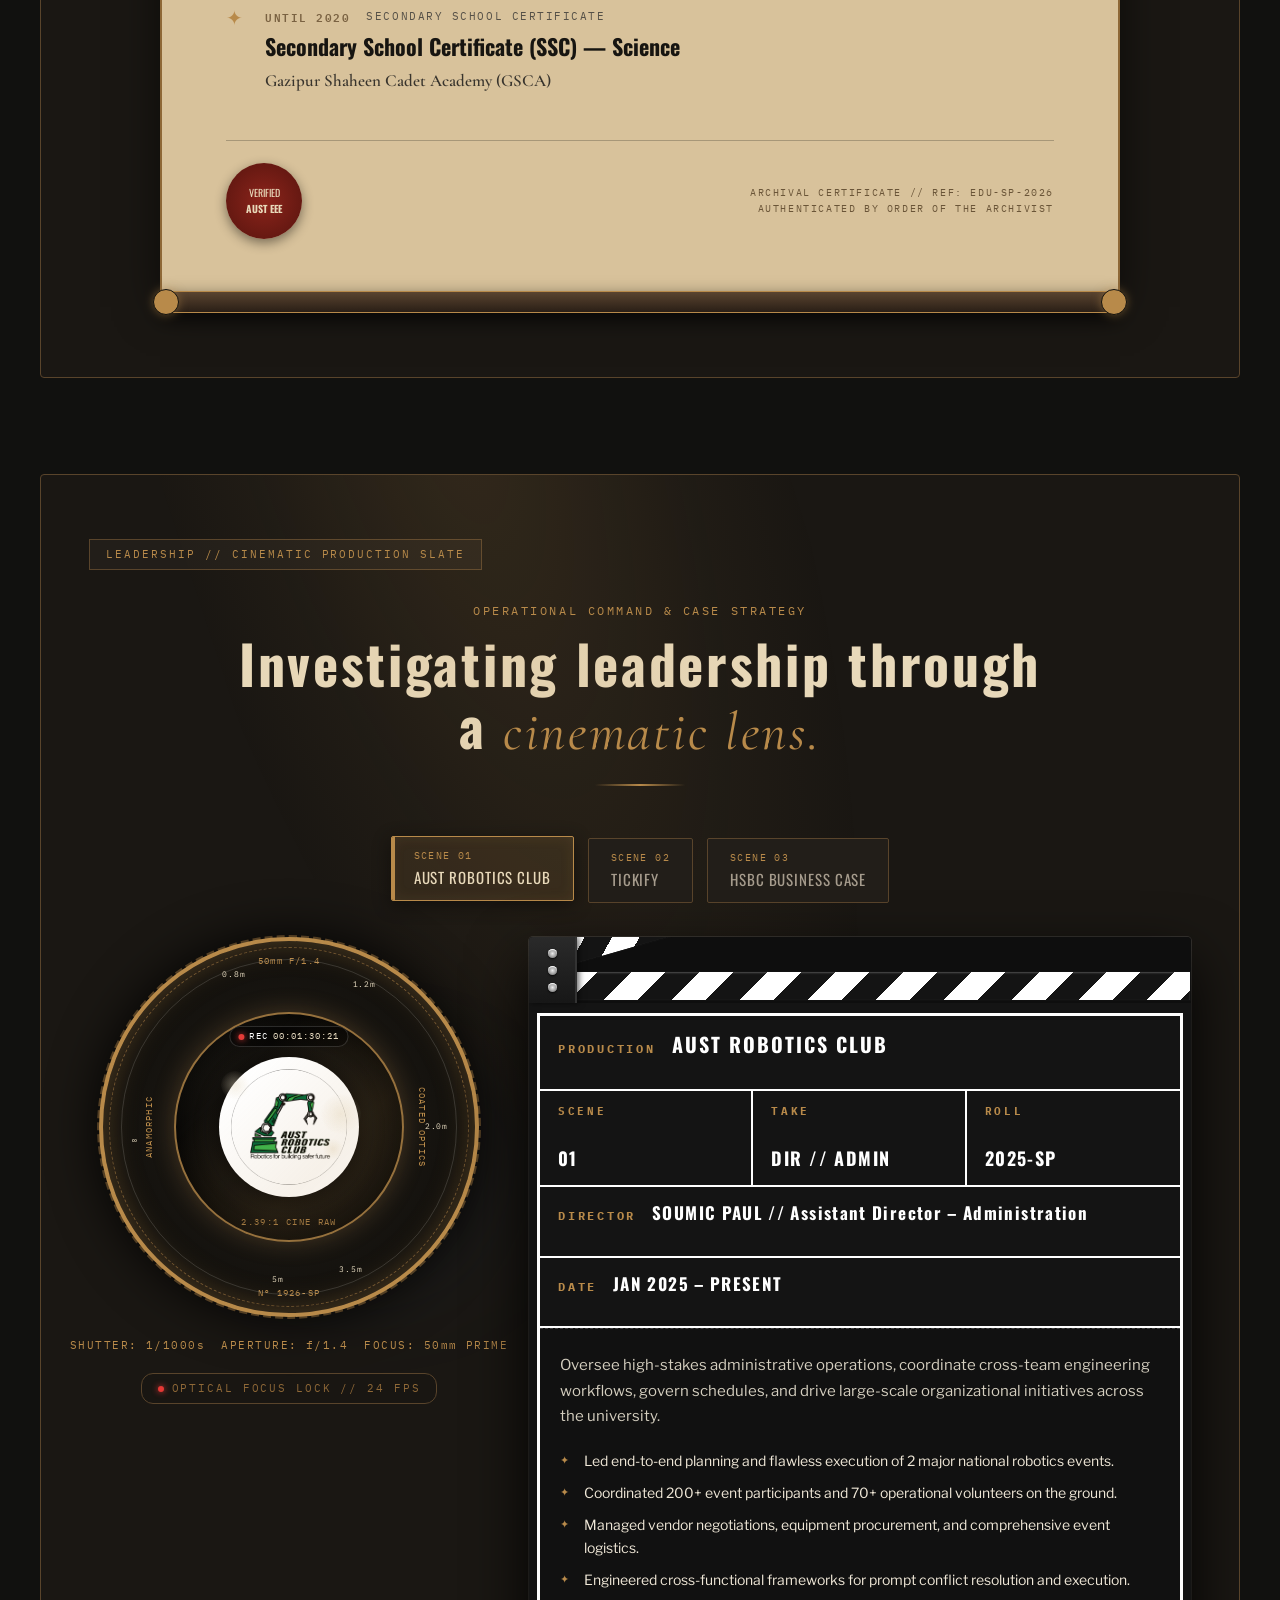
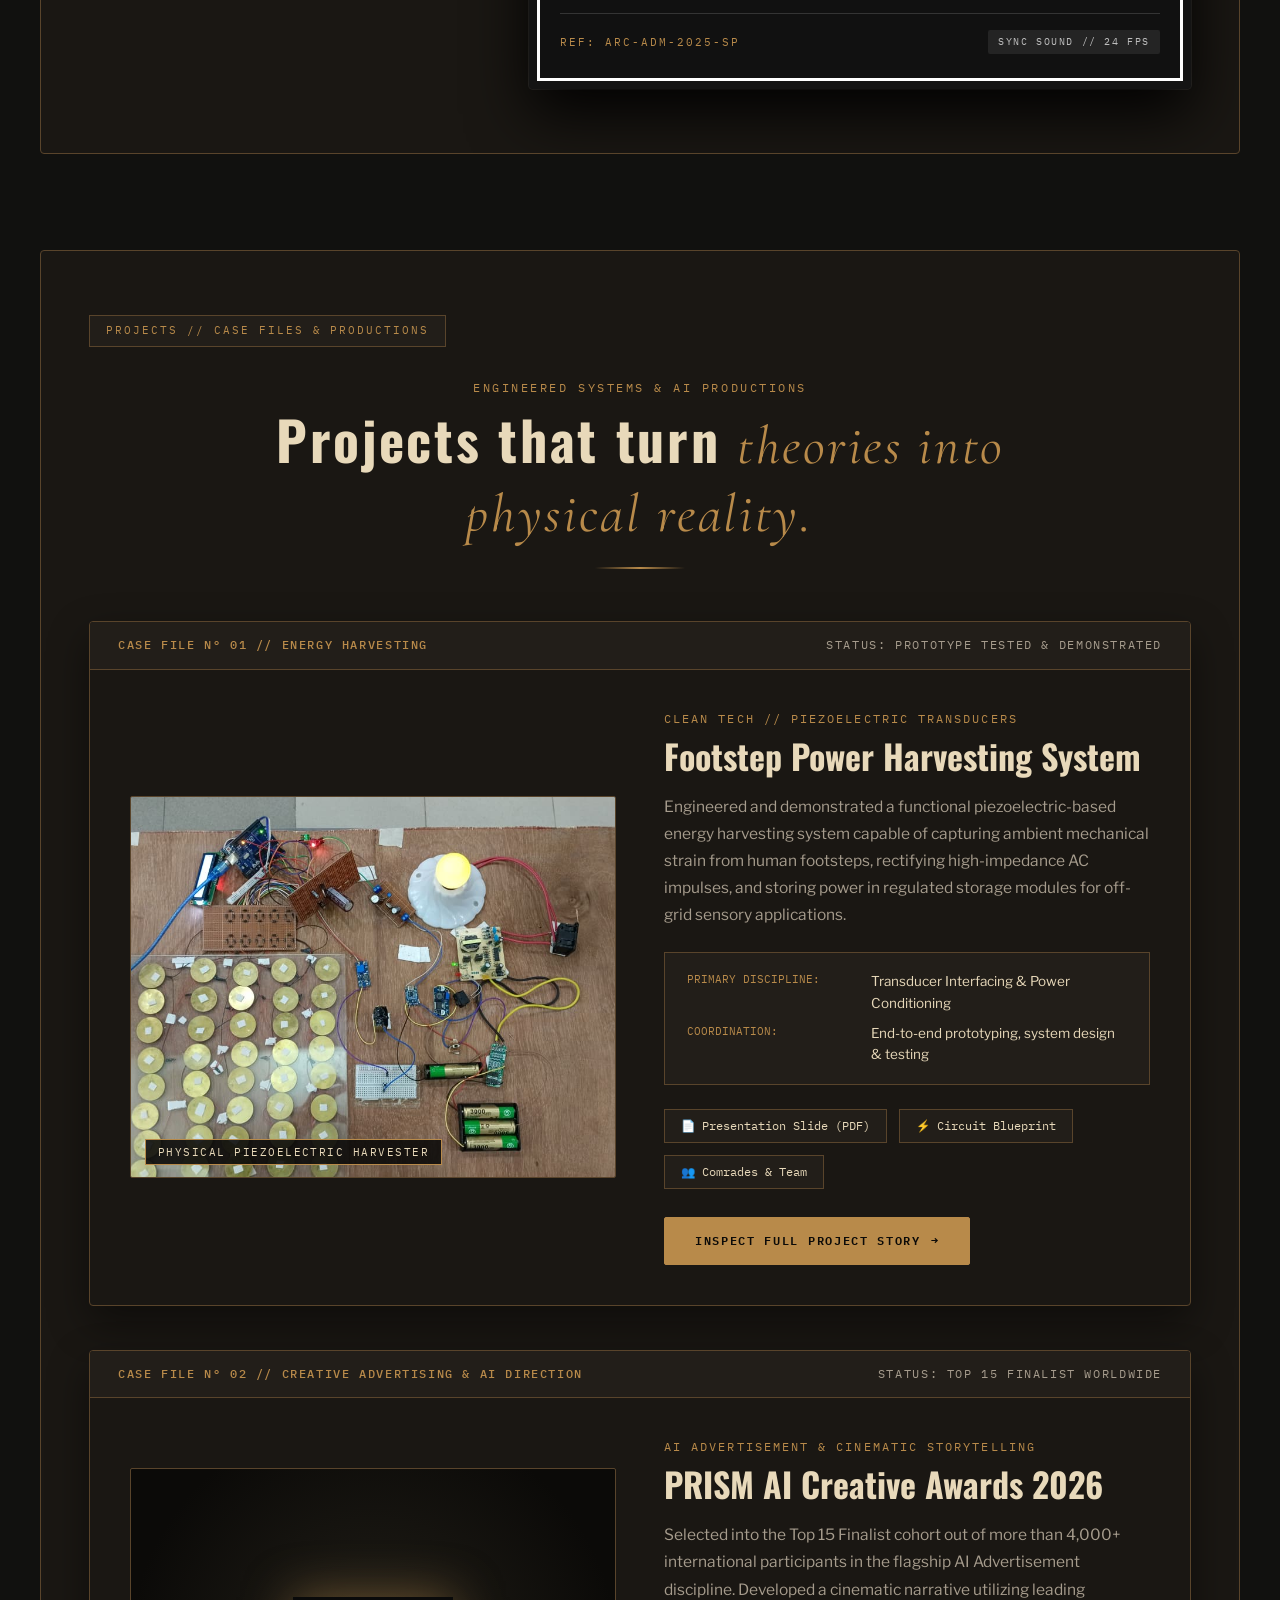
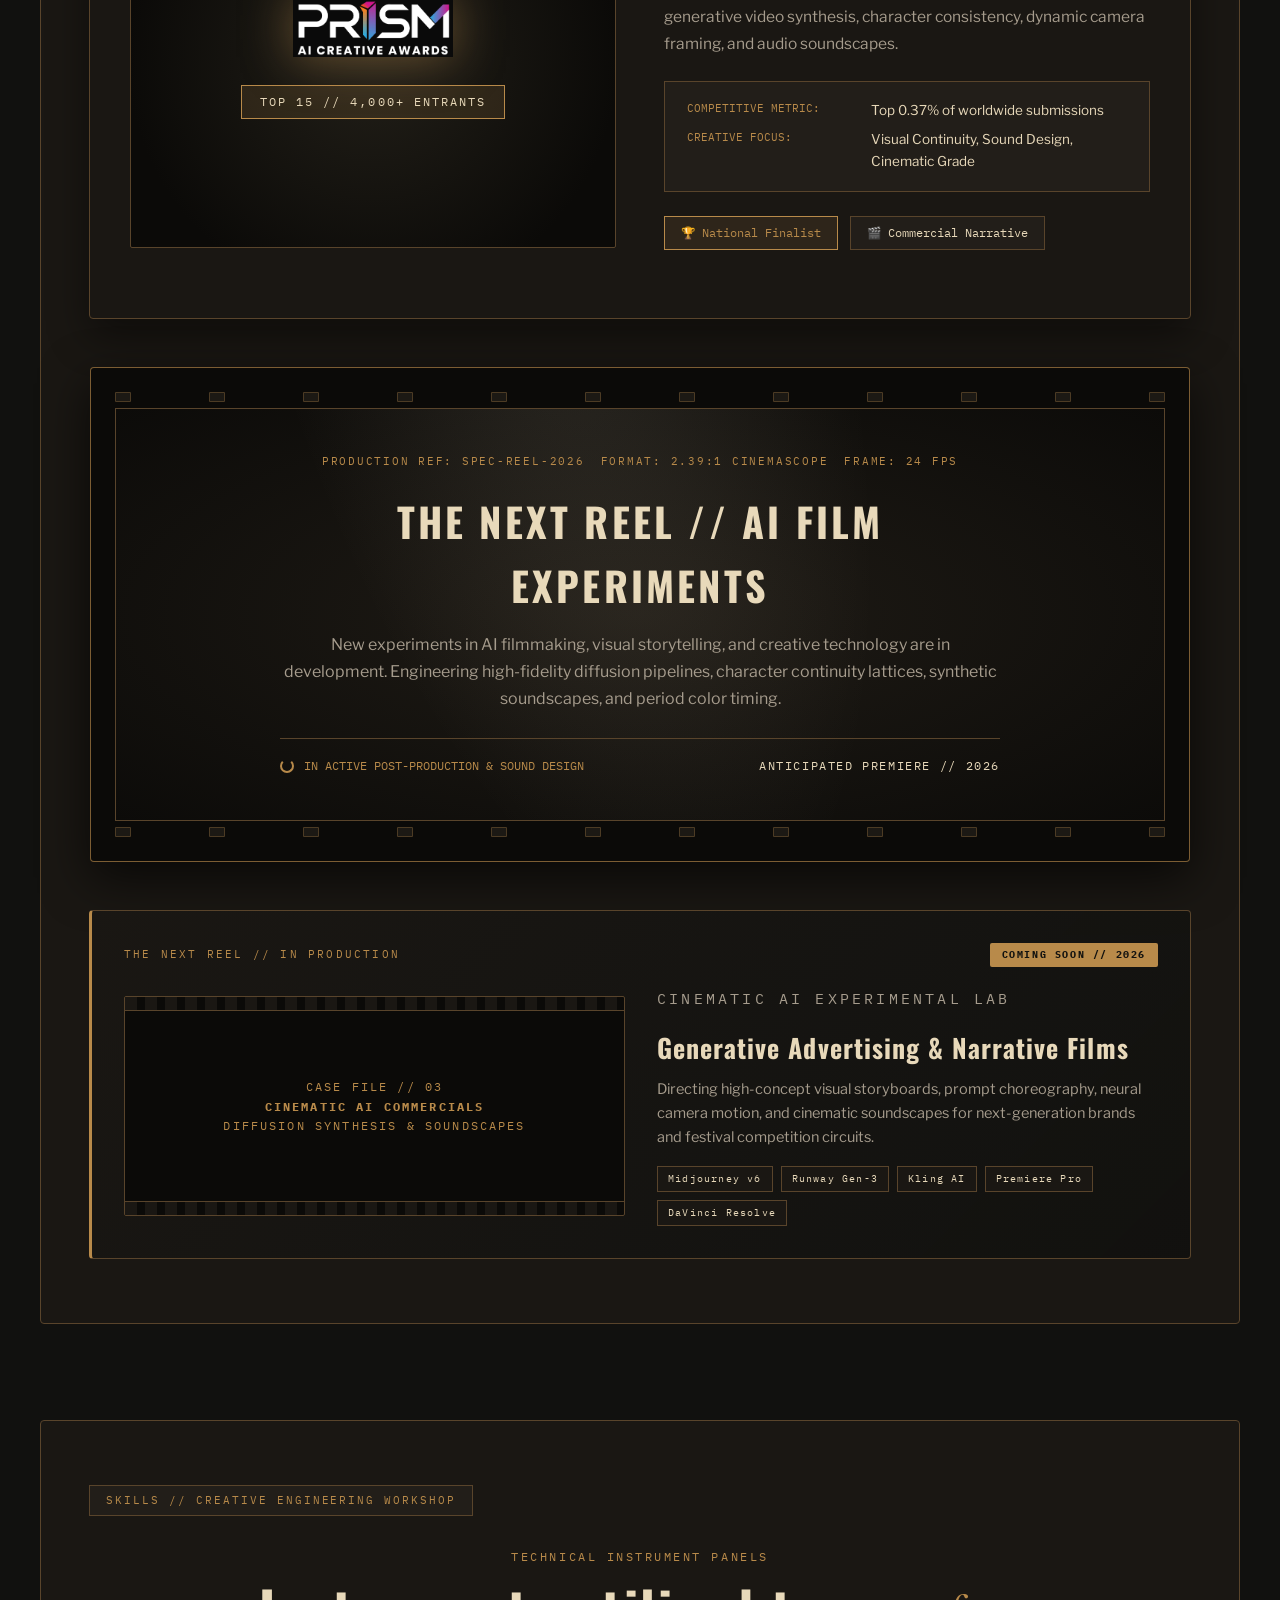
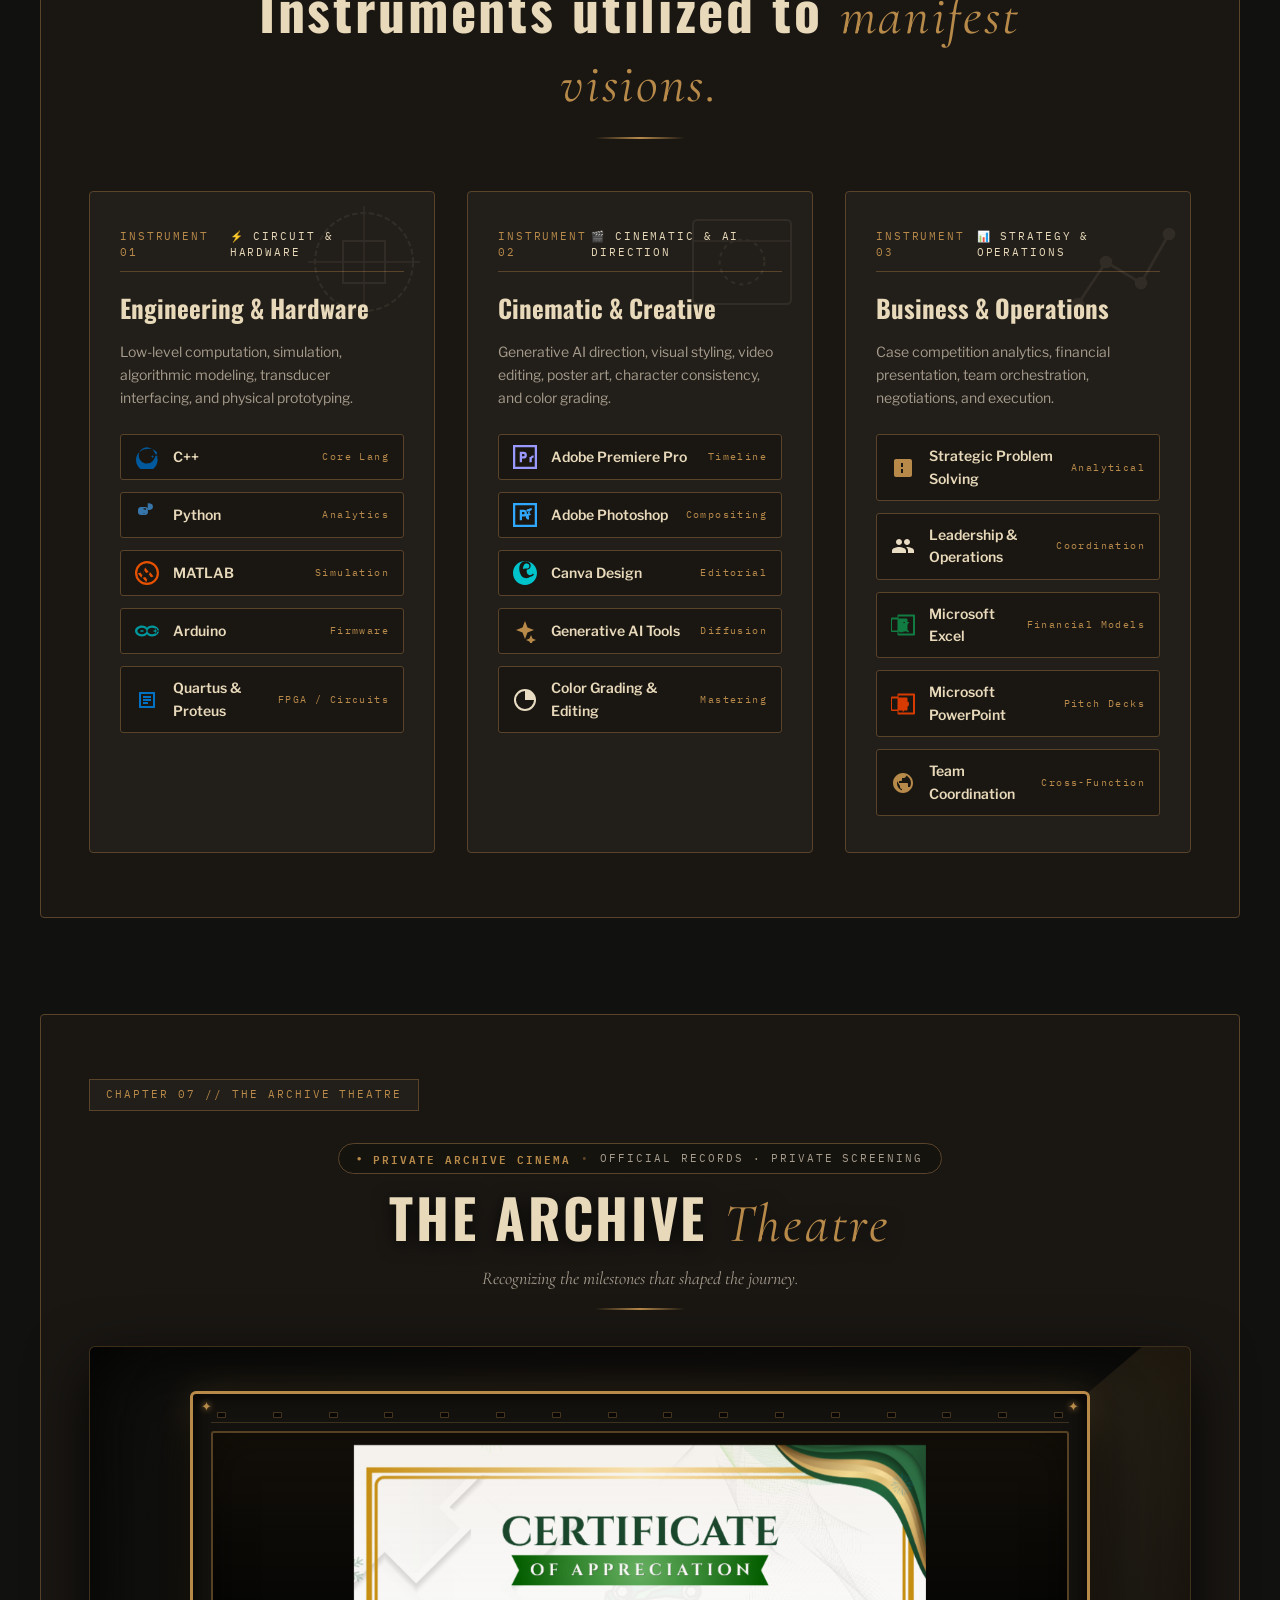
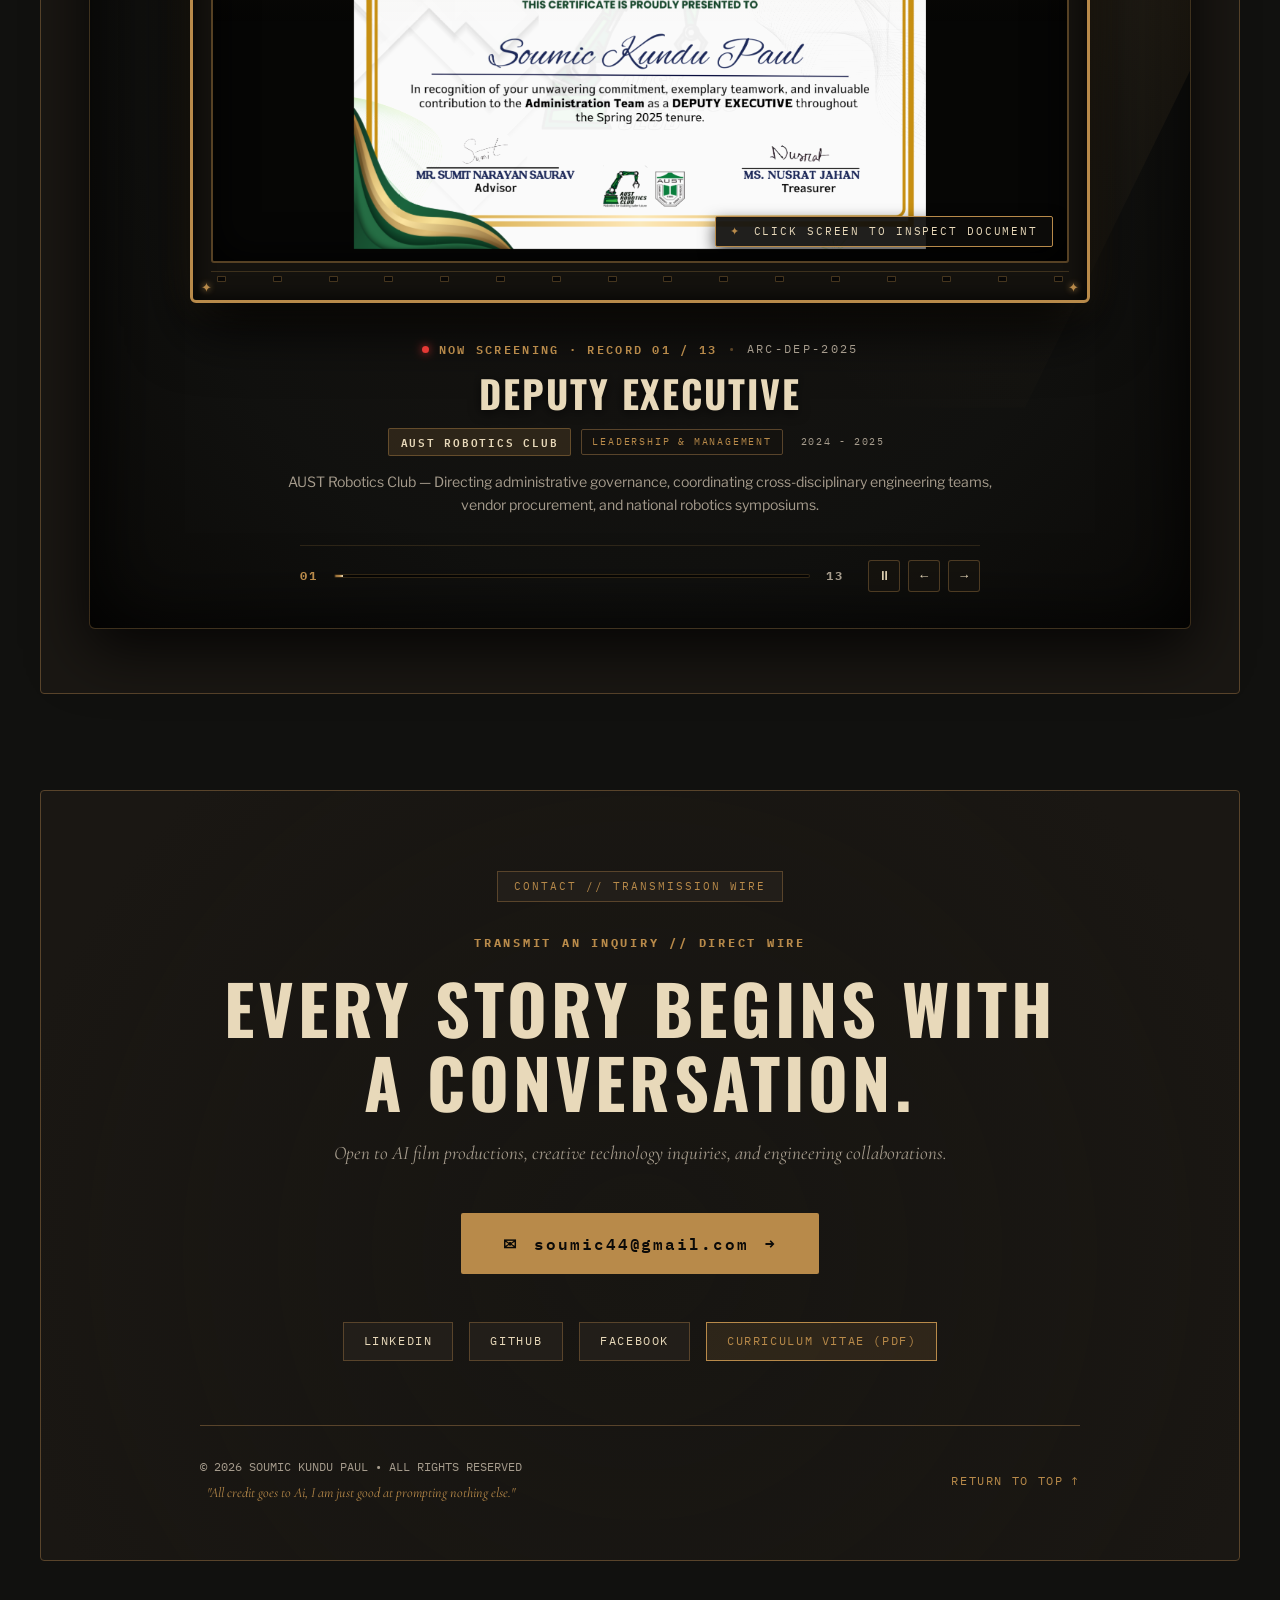
==== commit 15f0e543: "Update honors terminology to national honors and streamline gazette masthead" ====
--- a/index.html
+++ b/index.html
@@ -691,7 +691,7 @@
                     <span class="stat-num count-up" data-target="15">15</span><span class="laurel-plus">+</span>
                   </div>
                   <div class="laurel-banner-pill">
-                    <span>GLOBAL HONORS</span>
+                    <span>NATIONAL HONORS</span>
                   </div>
                 </div>
               </div>
@@ -705,14 +705,11 @@
           <div class="newspaper-masthead">
             <div class="masthead-top">
               <span>THE ARCHIVAL CHRONICLE</span>
-              <span>BIRMINGHAM TO DHAKA EDITION</span>
+            
               <span>PRICE: ONE PENNY</span>
             </div>
-            <h3 class="gazette-paper-title">THE BIRMINGHAM GAZETTE</h3>
+            <h3 class="gazette-paper-title">SOUMIC'S LIFELESS UPDATES </h3>
             <div class="masthead-bottom">
-              <span>ESTABLISHED 1920 • ARCHIVE REF: N° 2026</span>
-              <span>VOL. IV — NO. 44</span>
-              <span>SOUMIC'S LIFELESS UPDATES</span>
             </div>
           </div>
 
@@ -724,7 +721,7 @@
               <h4 class="clip-headline">Finalist at PRISM AI Creative Awards 2026</h4>
               <div class="clip-rule"></div>
               <p class="clip-copy">
-                Dispatches confirm Soumic Paul has been named among the Top 15 finalists out of 4,000+ competitors globally for visionary direction in AI Advertisement.
+                Dispatches confirm Soumic Paul has been named among the Top 15 finalists out of 4,000+ competitors Nationally for visionary direction in AI Advertisement.
               </p>
               <div class="clip-date">DISPATCH DATE: JAN 2026</div>
             </article>
@@ -1191,7 +1188,7 @@
 
             <div class="case-evidence-links">
               <span class="evidence-pill active-pill">
-                <span>🏆 National / Global Finalist</span>
+                <span>🏆 National Finalist</span>
               </span>
               <span class="evidence-pill">
                 <span>🎬 Commercial Narrative</span>
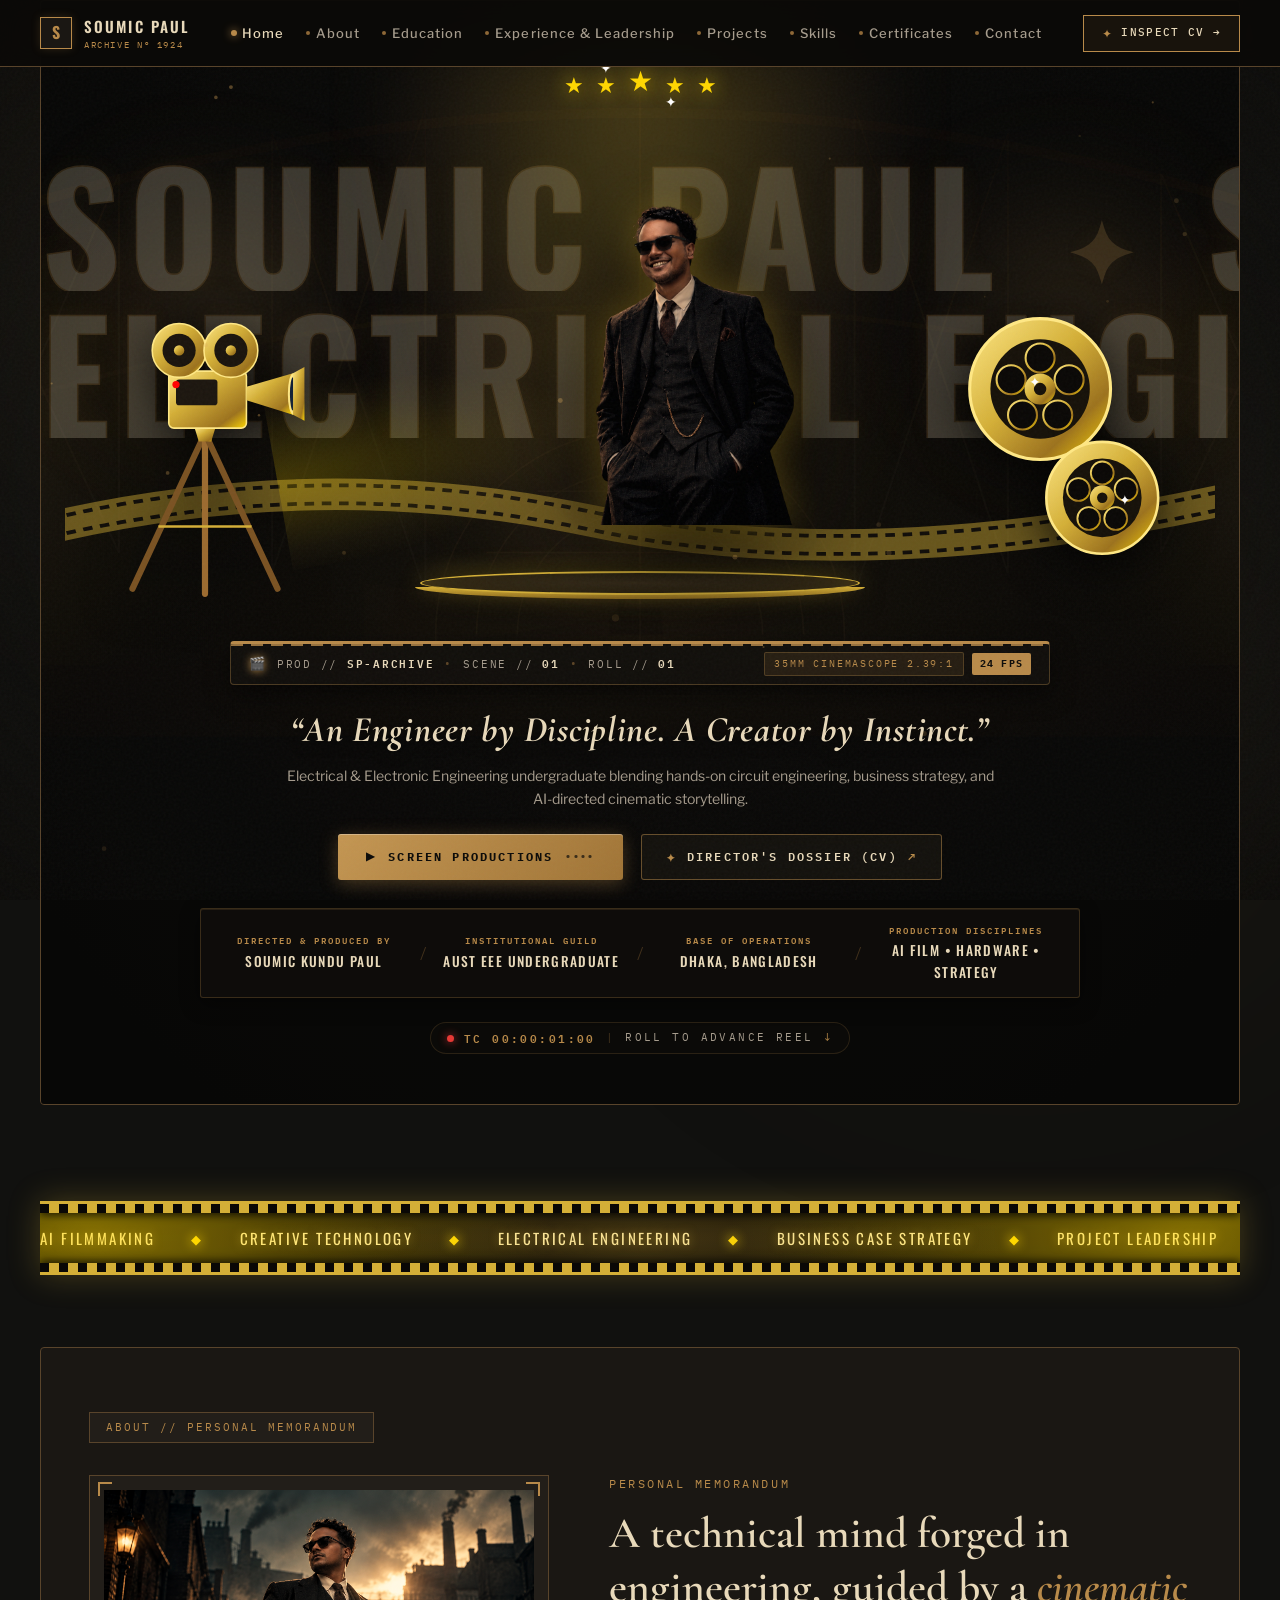
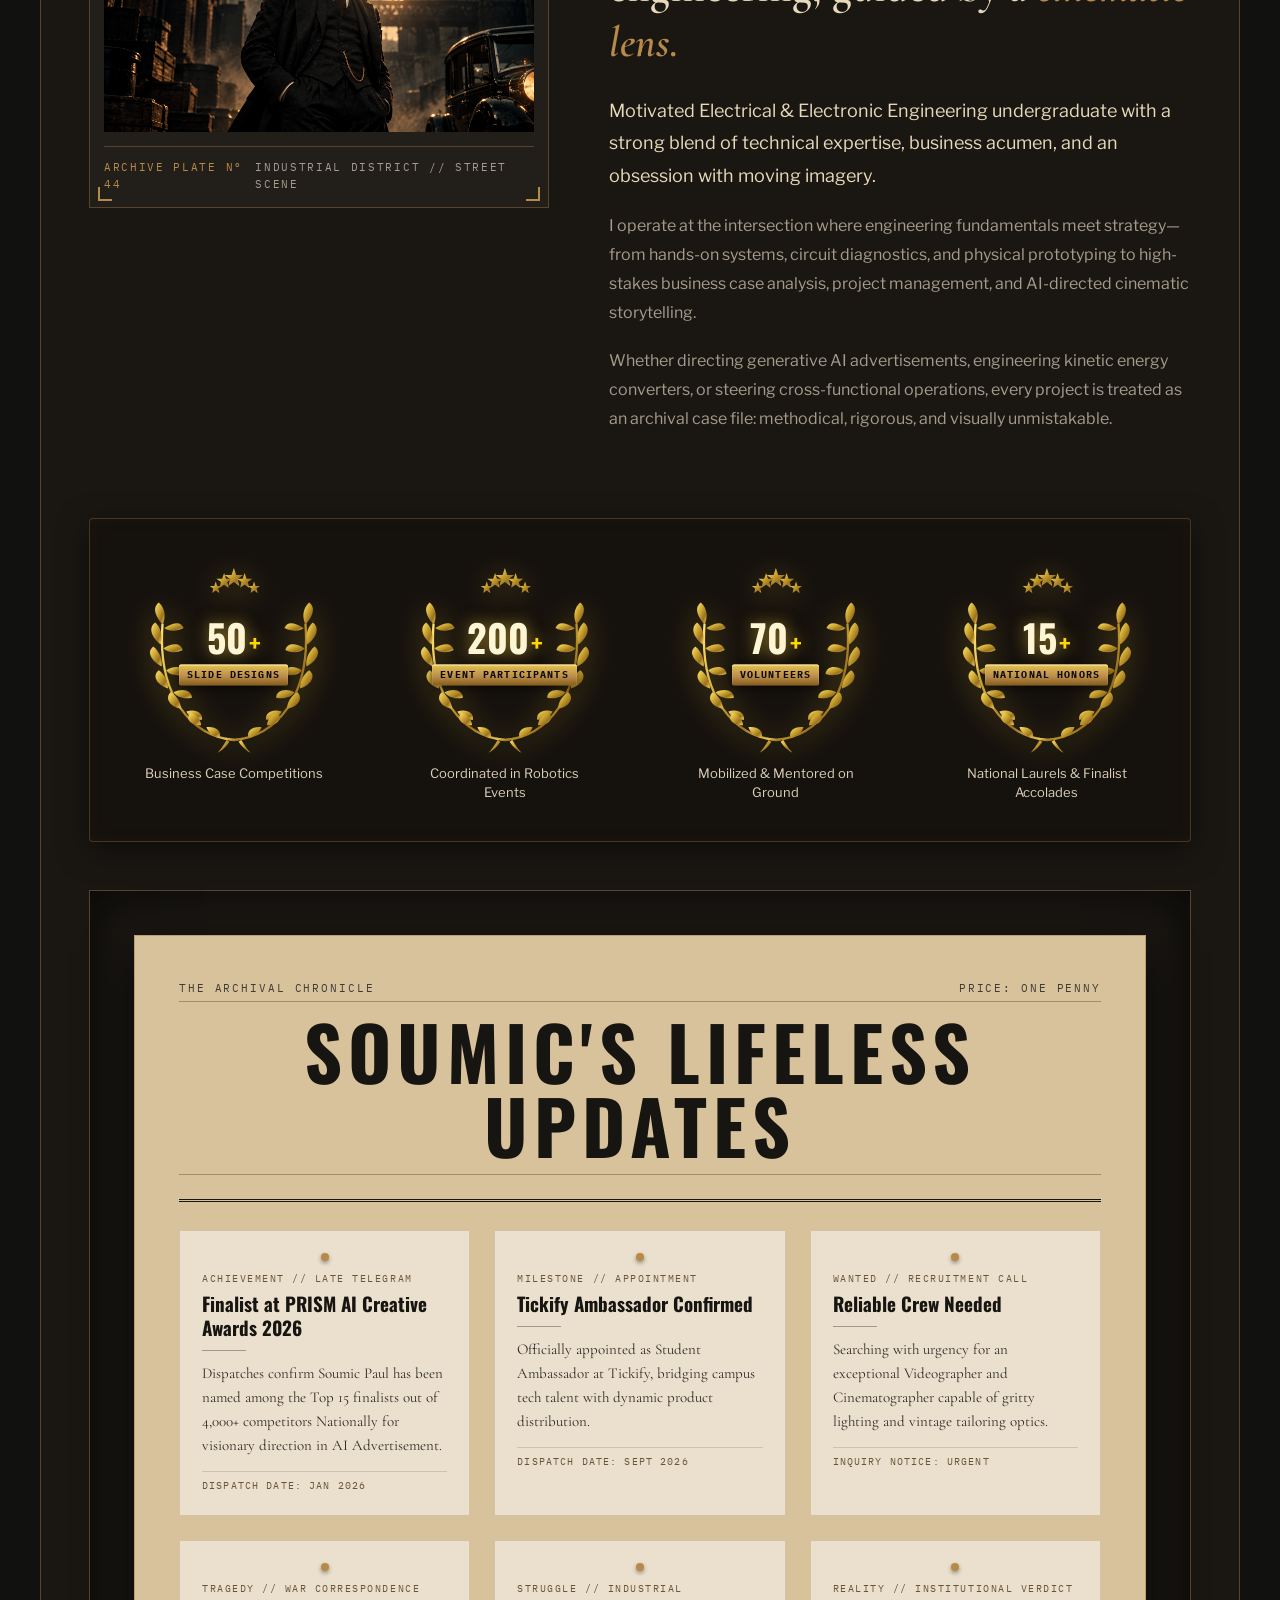
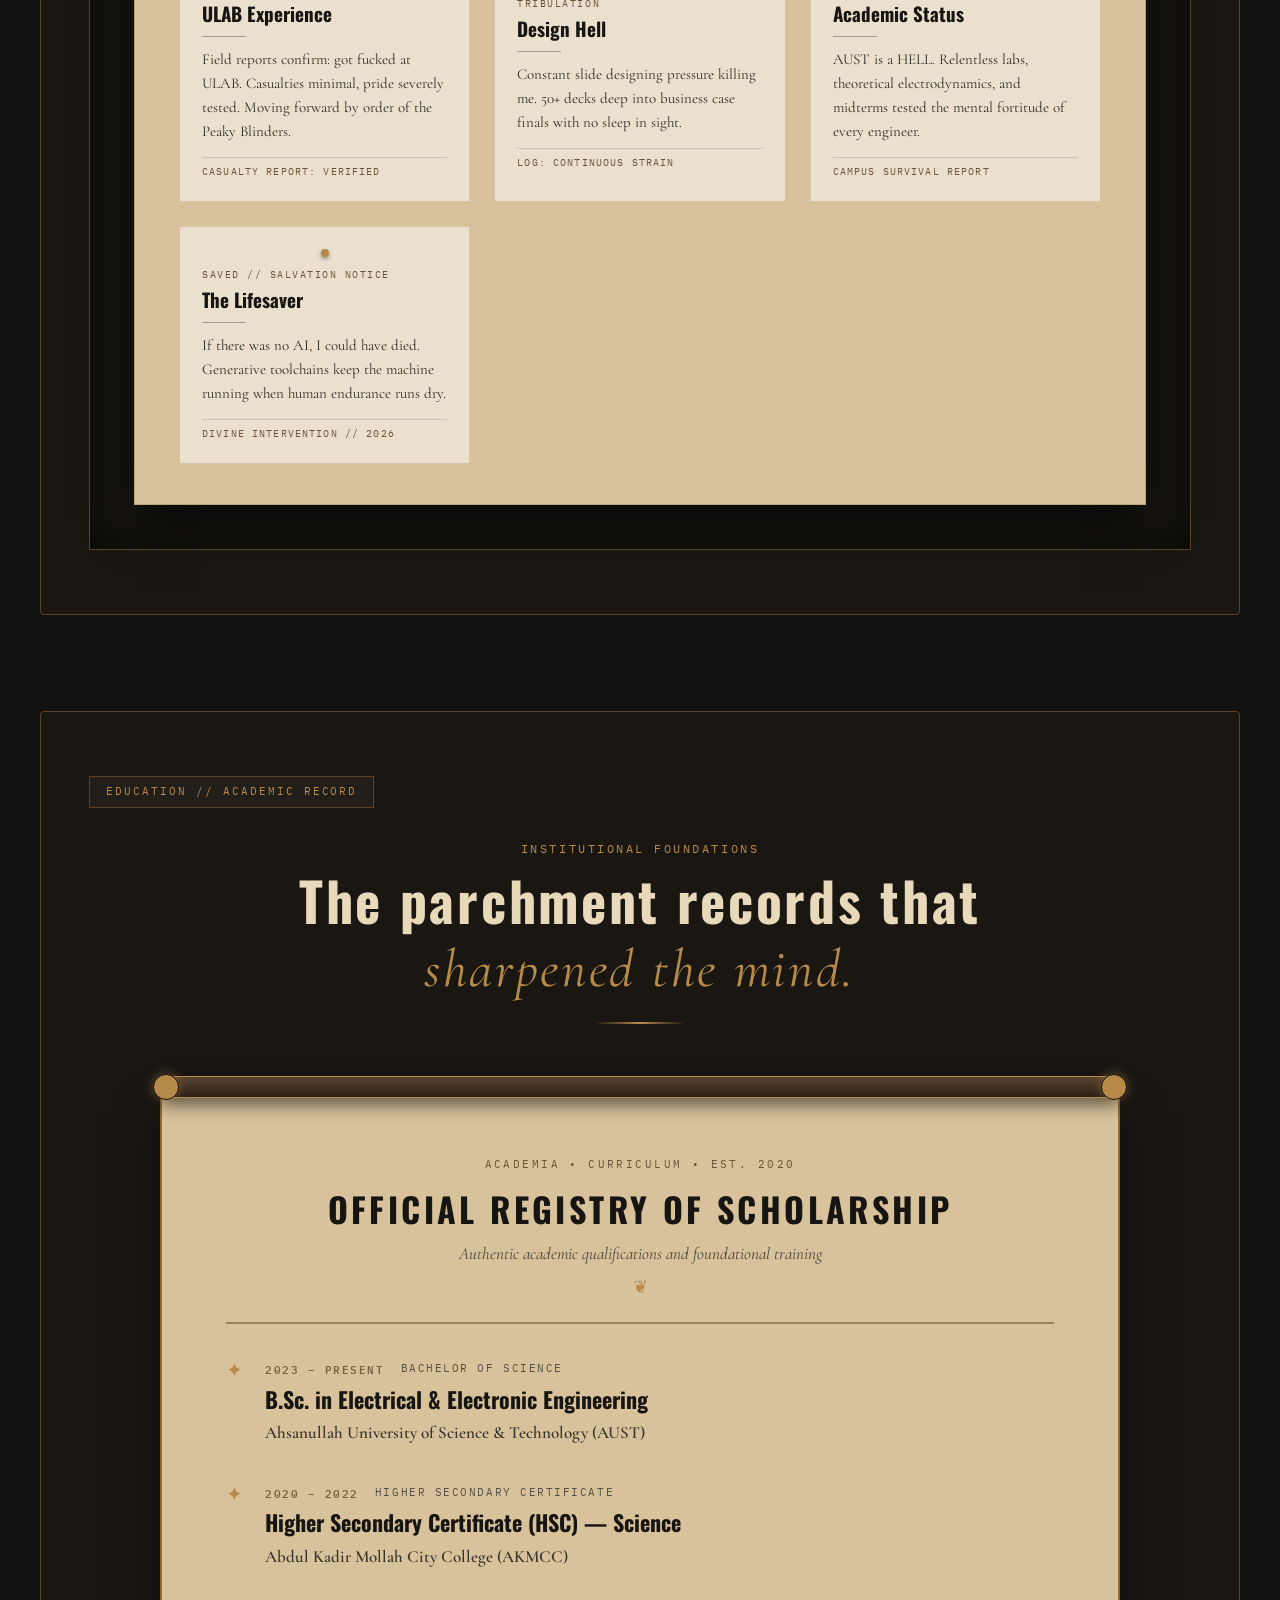
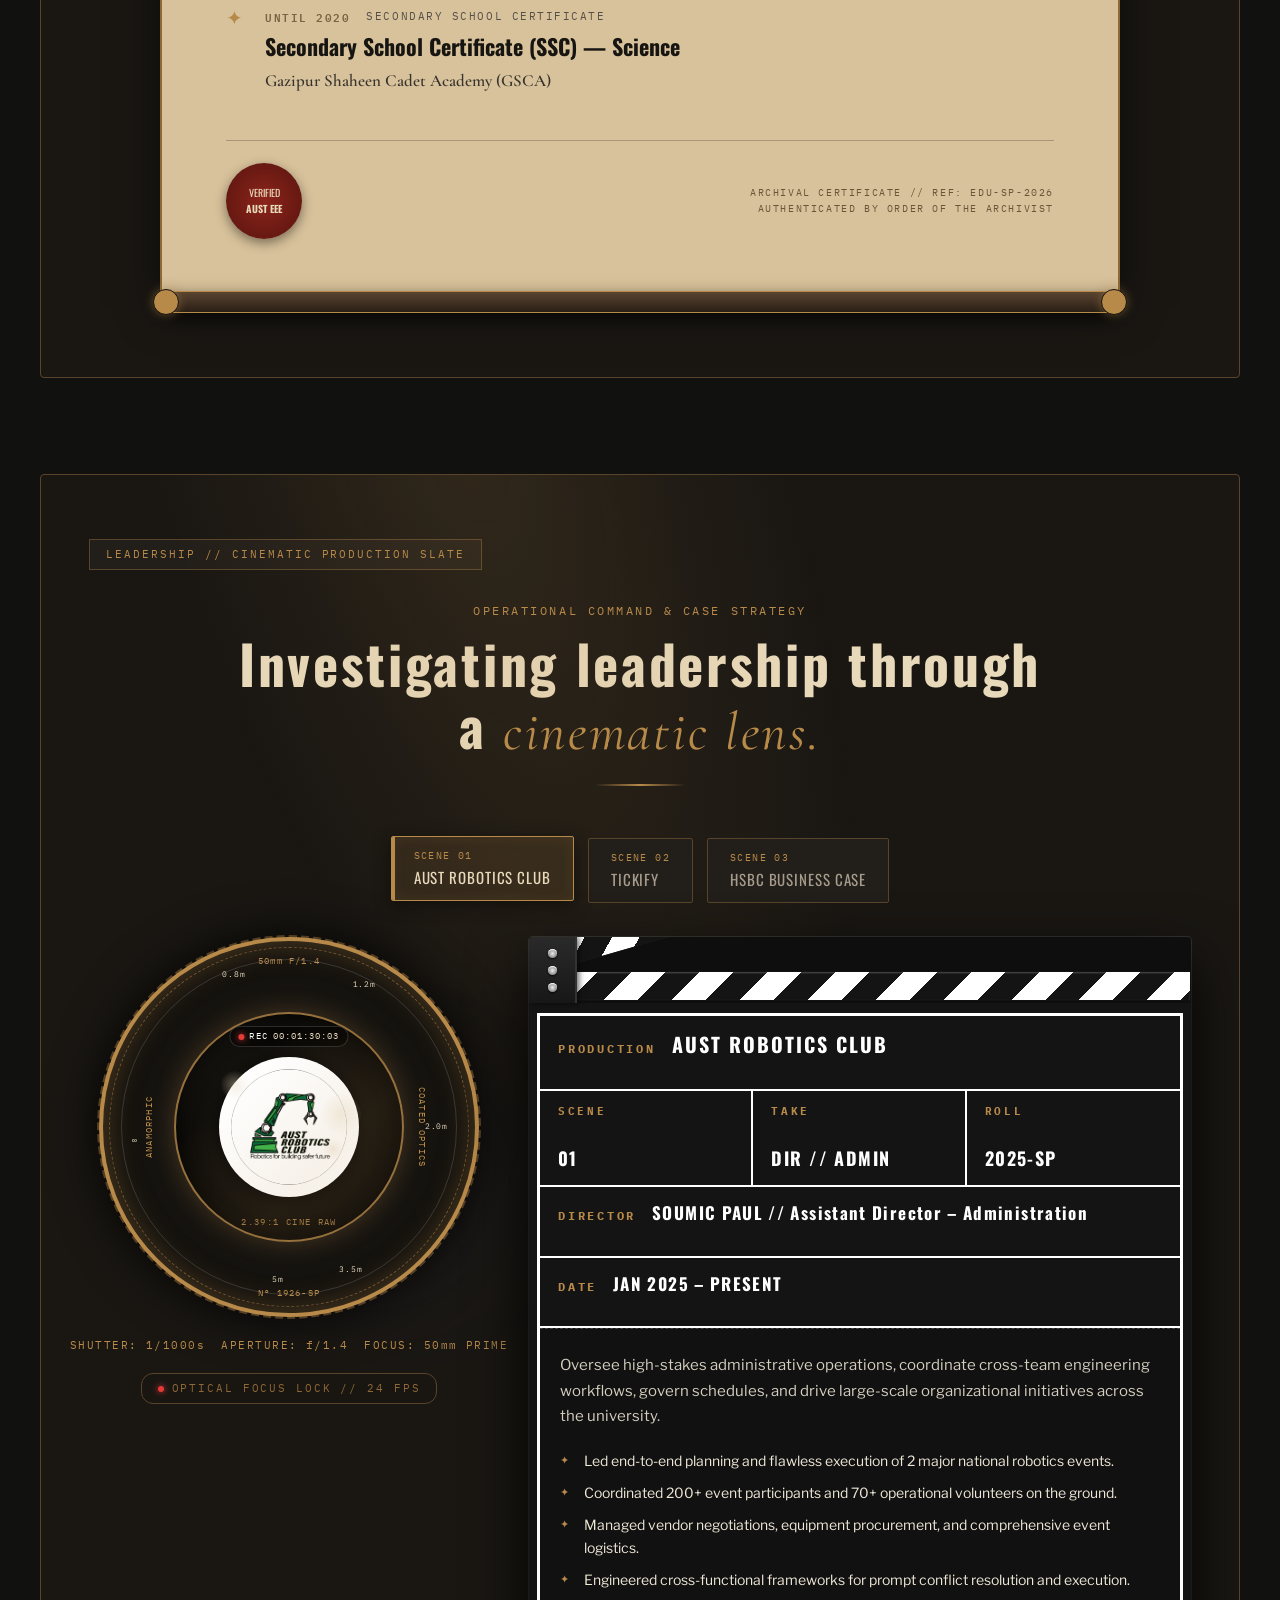
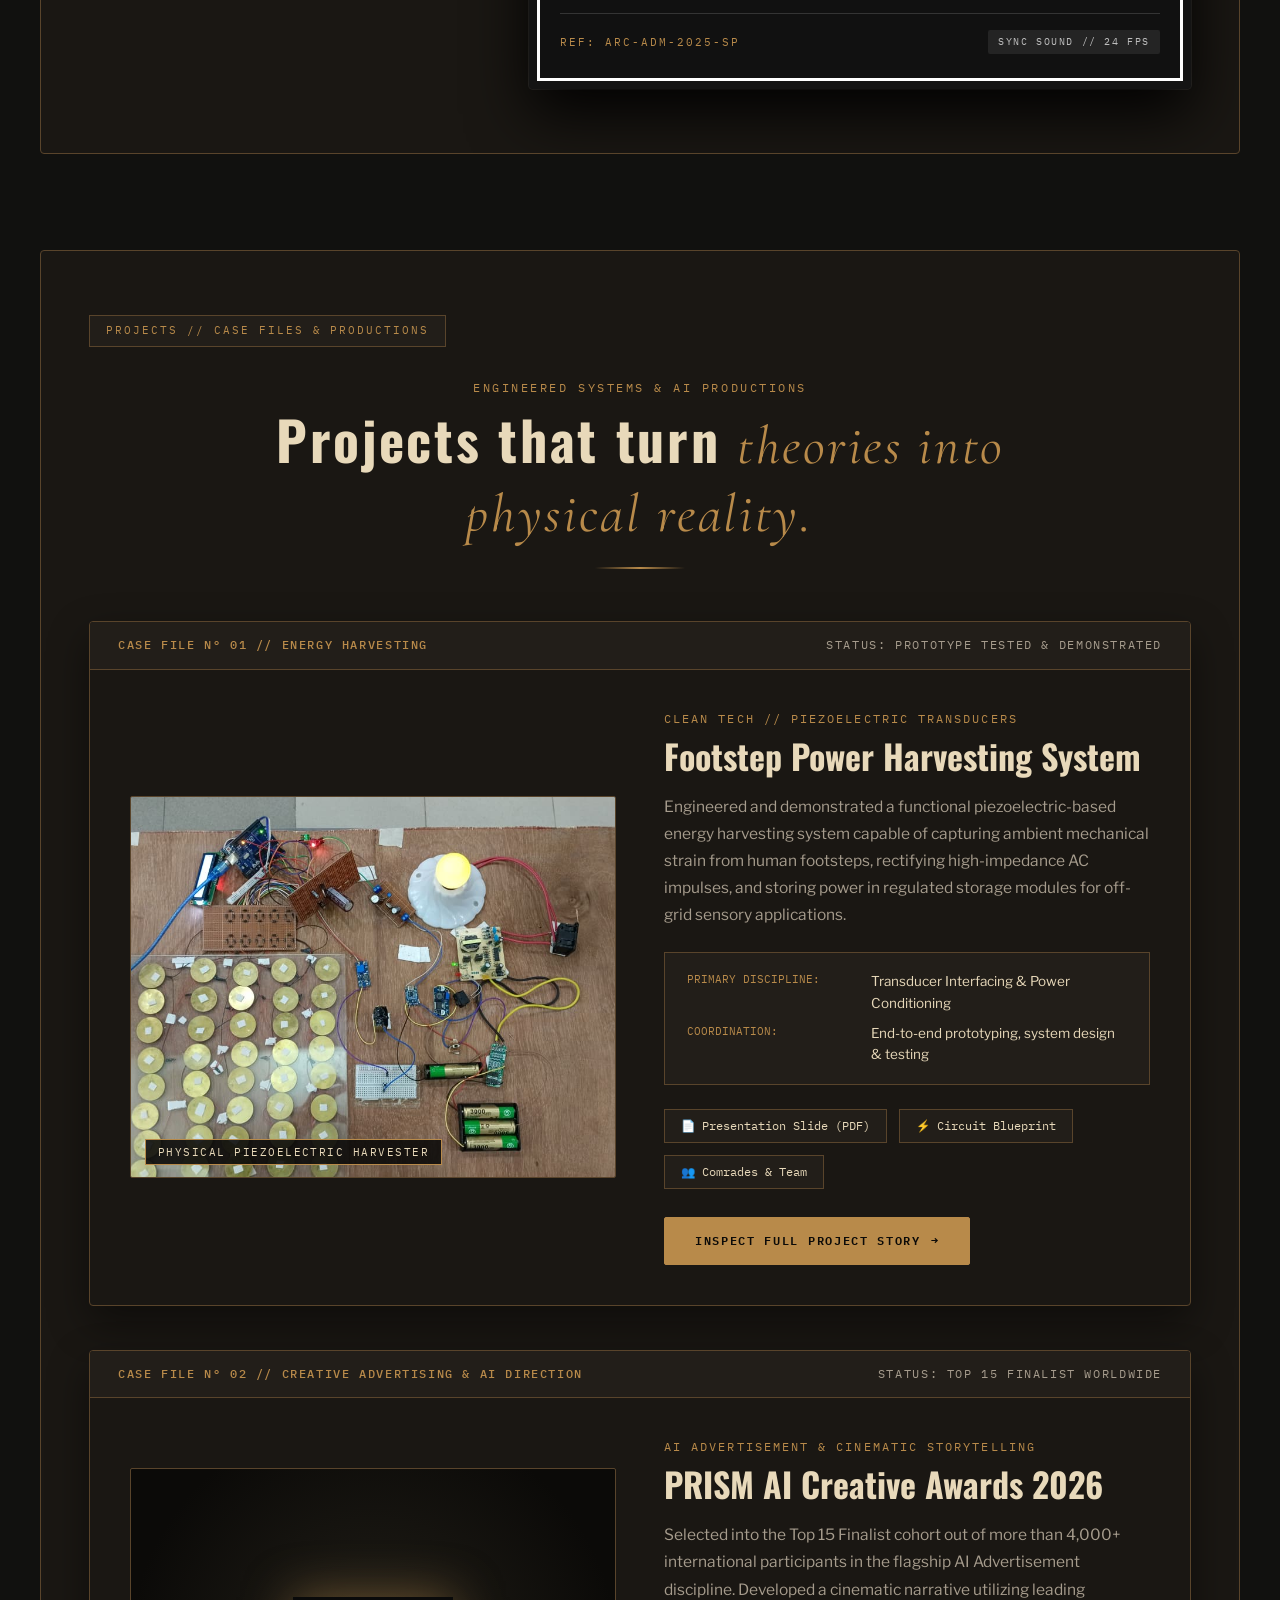
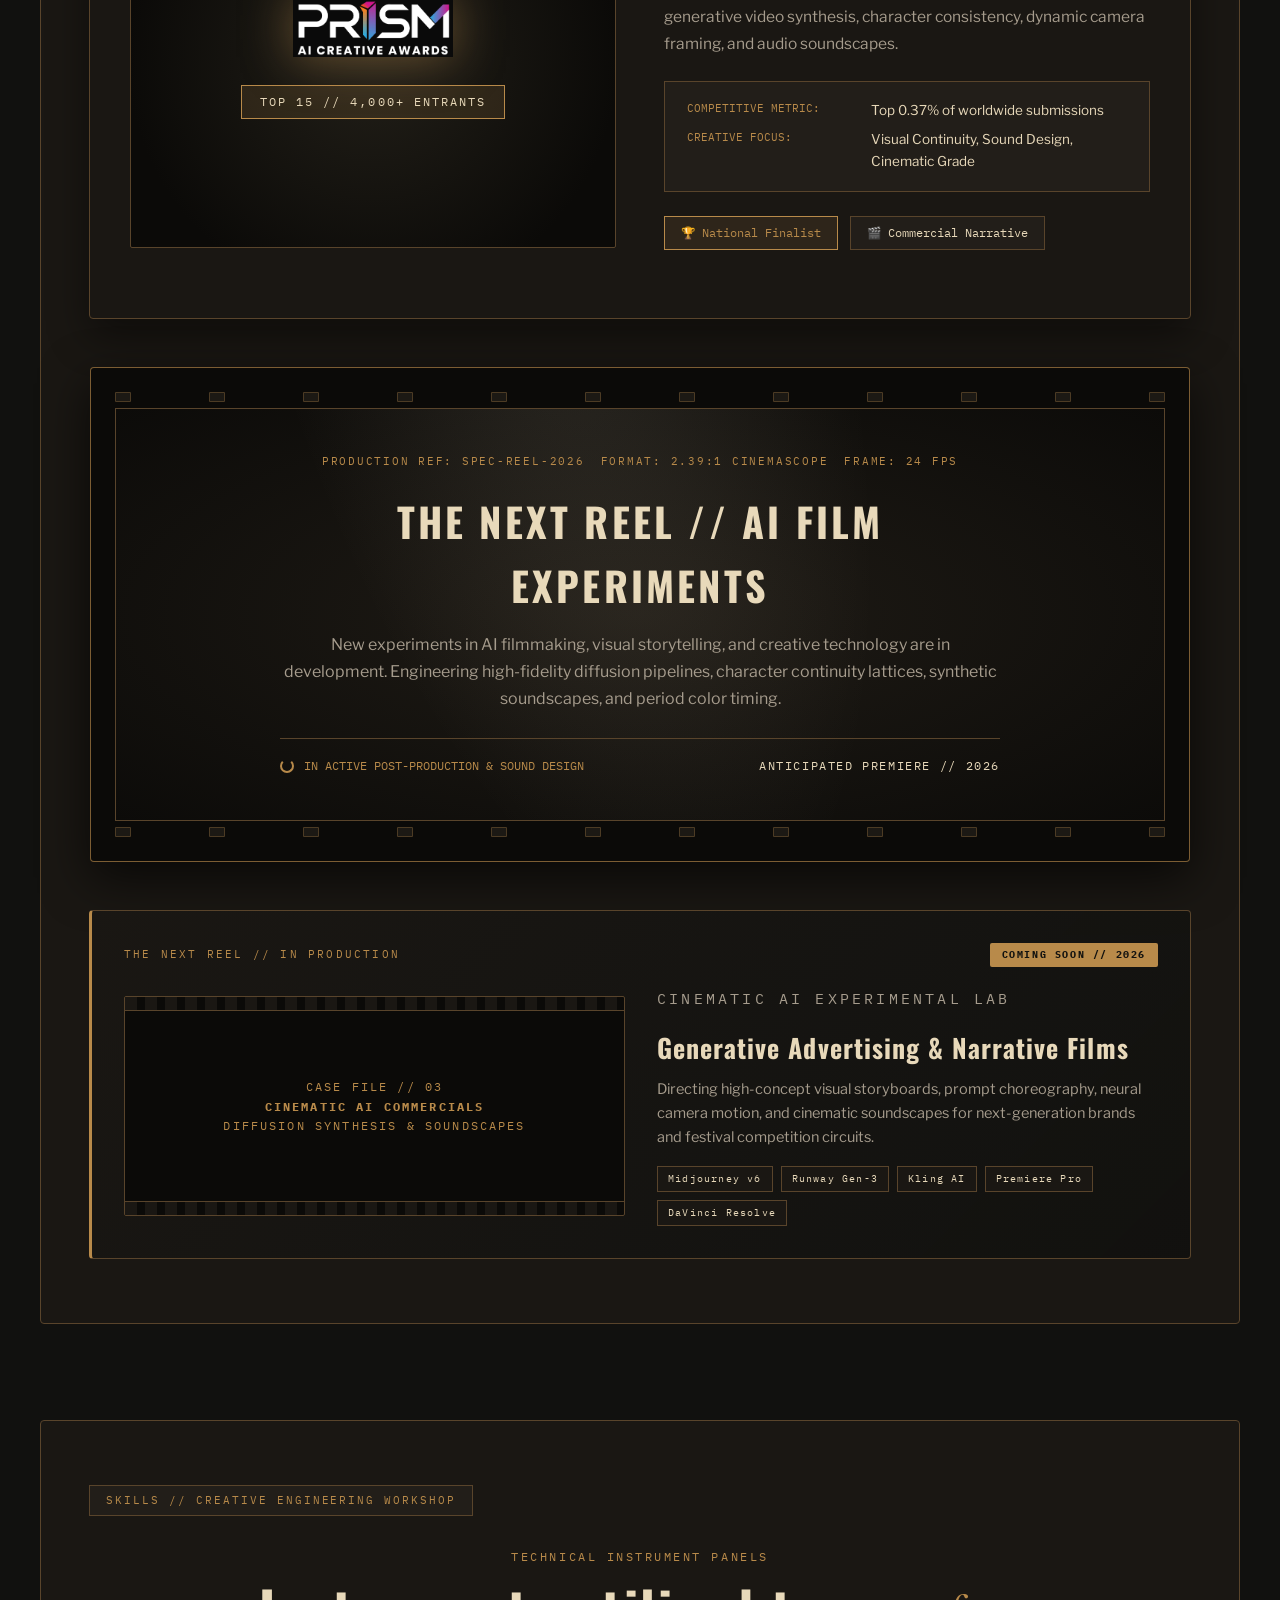
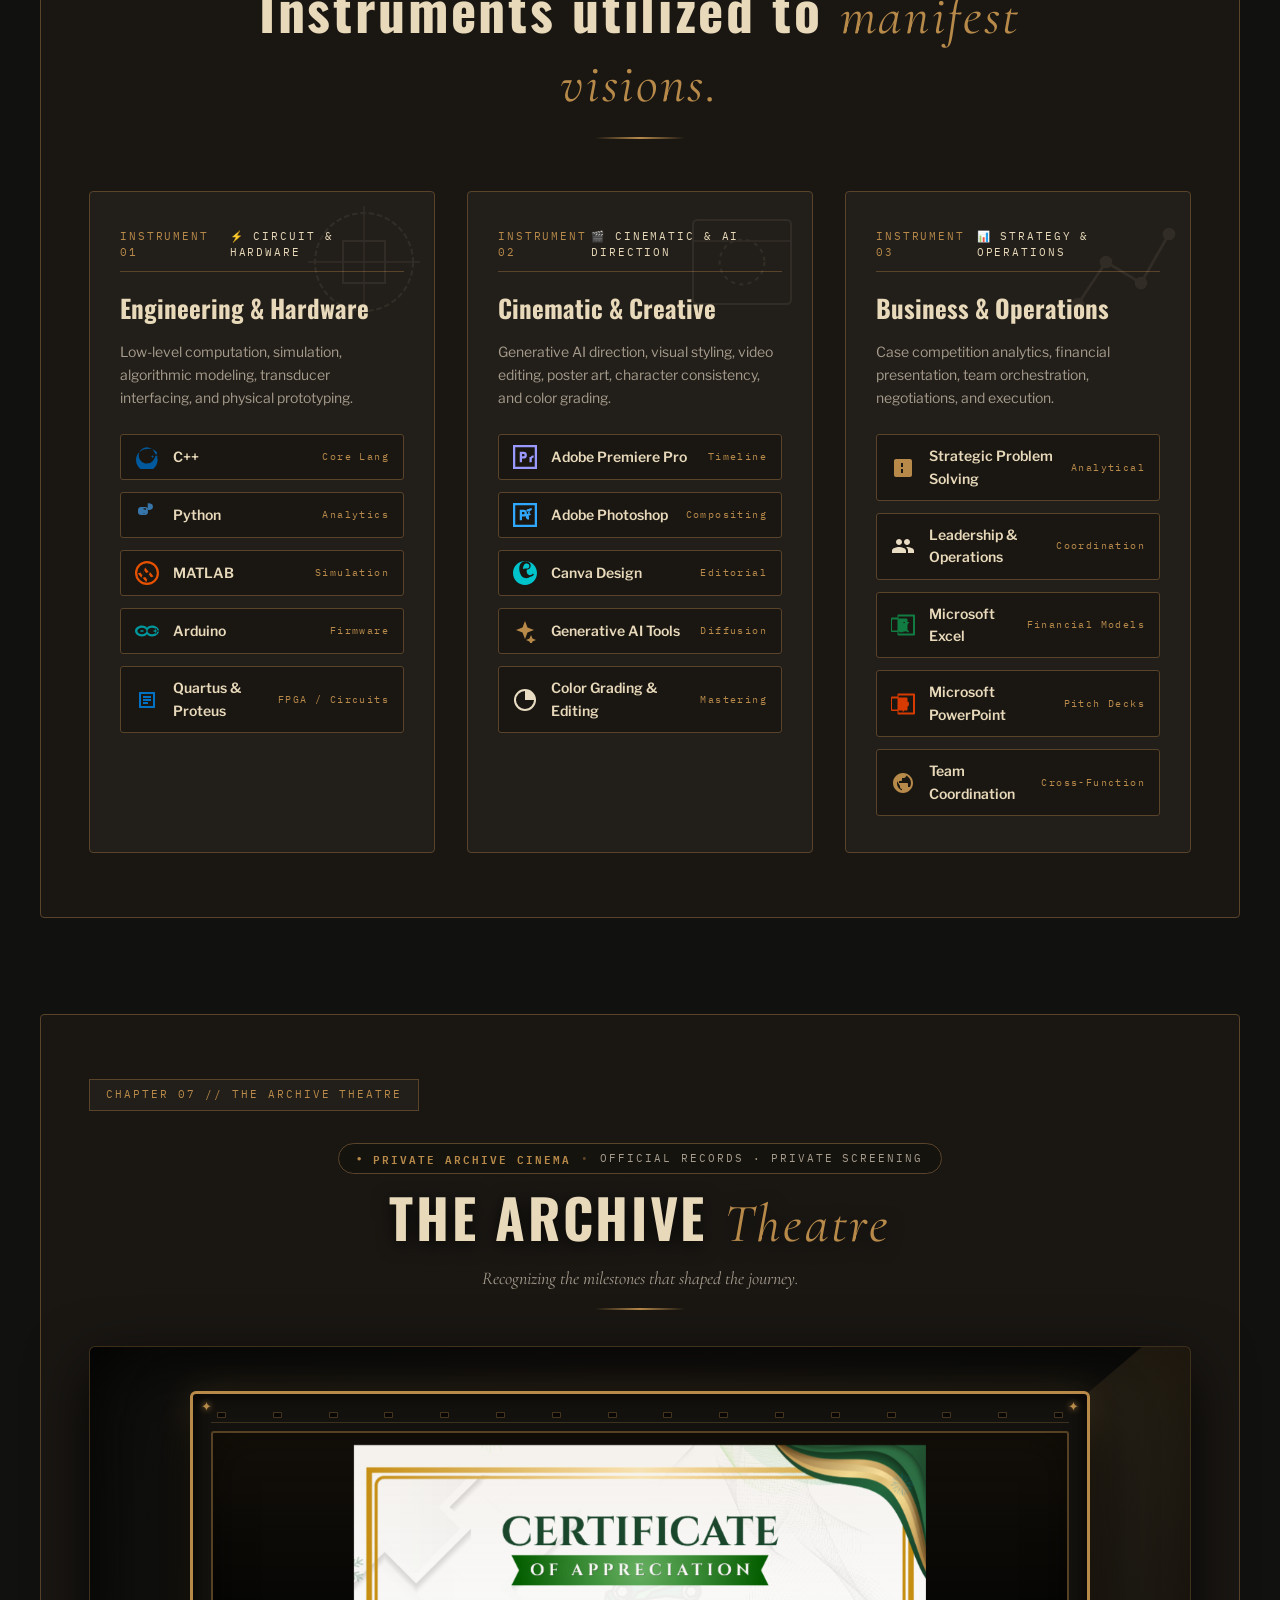
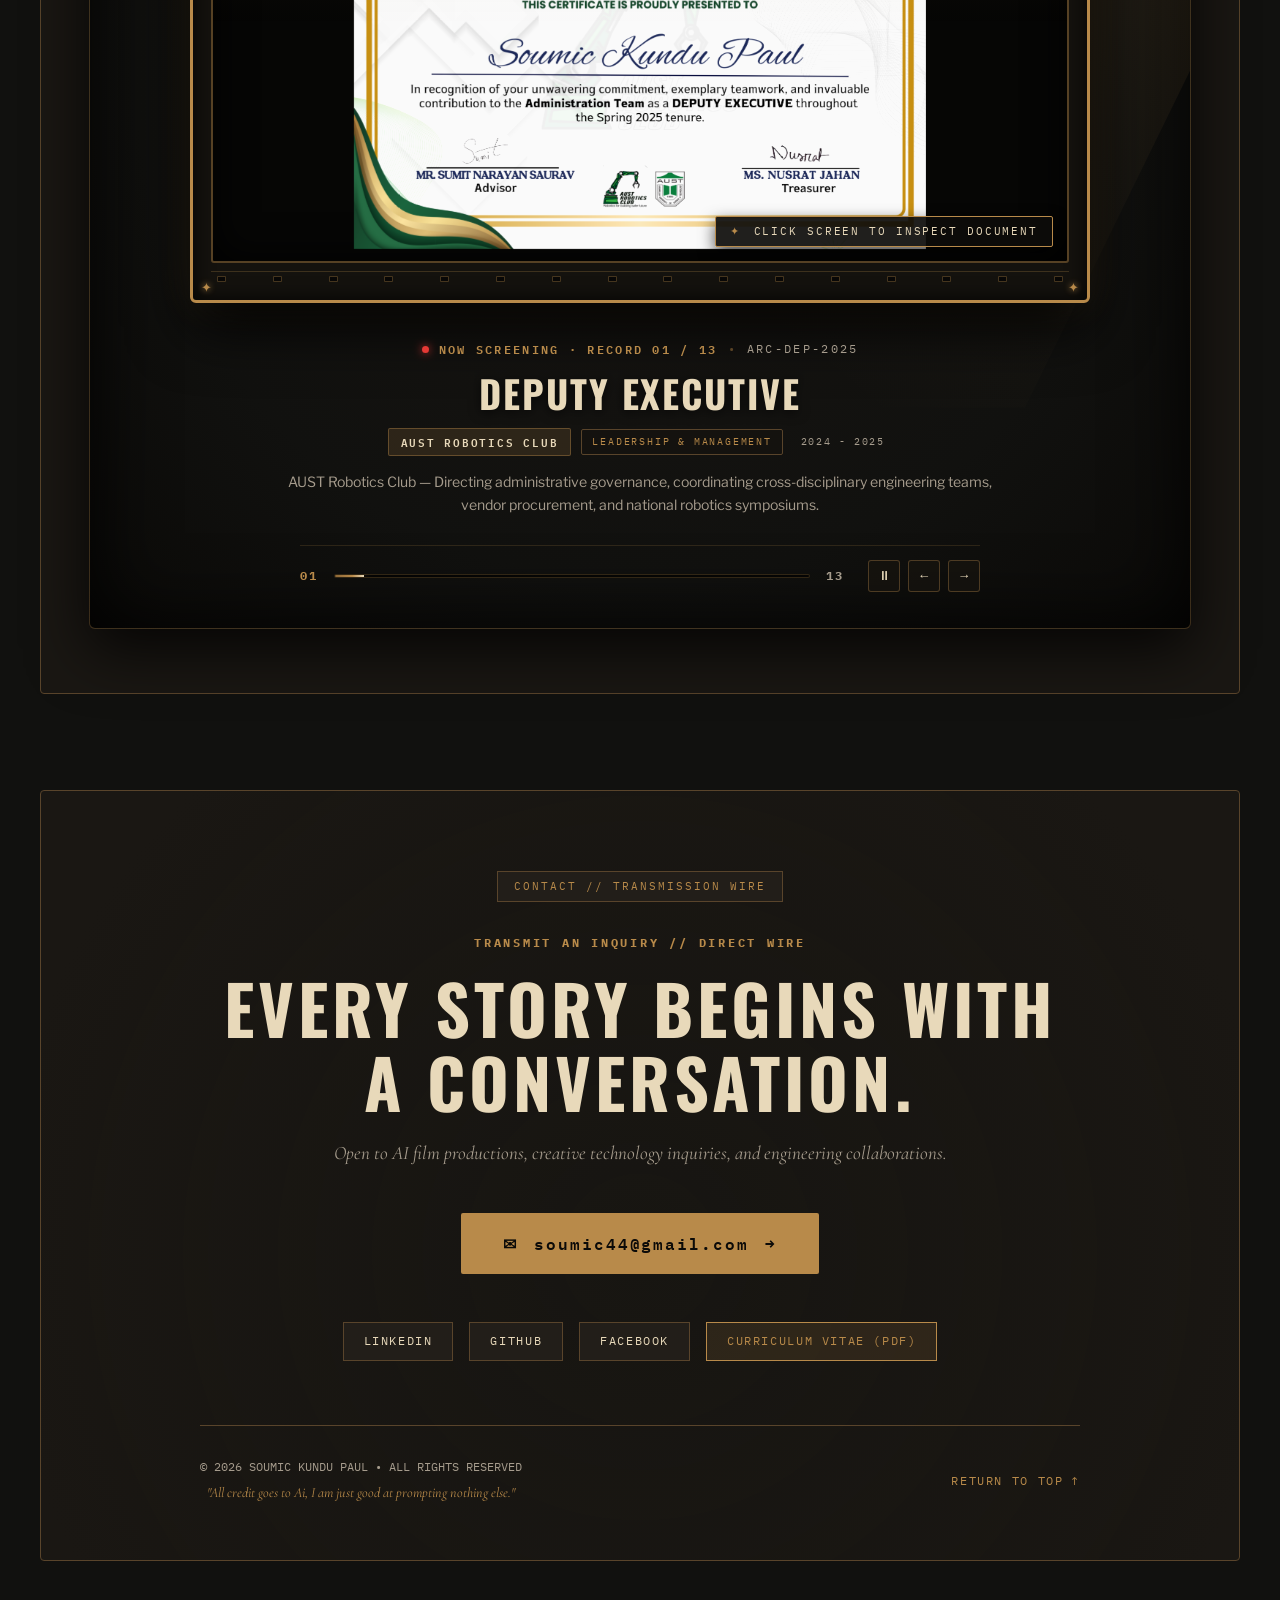
==== commit 8ab687e5: "Upload updated CV (Soumic_Kundu_Paul_AUST_CV.pdf) and update all site links" ====
--- a/index.html
+++ b/index.html
@@ -54,12 +54,12 @@
           <a href="#certificates"><span class="nav-dot"></span>Certificates</a>
           <a href="#contact"><span class="nav-dot"></span>Contact</a>
         </nav>
-        <a class="nav-cta mobile-cta" href="assets/Soumic_Kundu_Paul_CV.pdf" target="_blank" rel="noreferrer">
+        <a class="nav-cta mobile-cta" href="assets/Soumic_Kundu_Paul_AUST_CV.pdf" target="_blank" rel="noreferrer">
           <span class="brass-seal">✦</span> INSPECT CV <span>→</span>
         </a>
       </div>
       
-      <a class="nav-cta pc-cta" href="assets/Soumic_Kundu_Paul_CV.pdf" target="_blank" rel="noreferrer">
+      <a class="nav-cta pc-cta" href="assets/Soumic_Kundu_Paul_AUST_CV.pdf" target="_blank" rel="noreferrer">
         <span class="brass-seal">✦</span> INSPECT CV <span>→</span>
       </a>
     </div>
@@ -262,7 +262,7 @@
               <span class="film-cta-text">SCREEN PRODUCTIONS</span>
               <span class="film-sprocket-dots">••••</span>
             </a>
-            <a href="assets/Soumic_Kundu_Paul_CV.pdf" target="_blank" rel="noreferrer" class="film-cta-secondary">
+            <a href="assets/Soumic_Kundu_Paul_AUST_CV.pdf" target="_blank" rel="noreferrer" class="film-cta-secondary">
               <span class="film-archive-icon">✦</span>
               <span class="film-cta-text">DIRECTOR'S DOSSIER (CV)</span>
               <span class="film-ext-arrow">↗</span>
@@ -1632,7 +1632,7 @@
              class="social-pill" target="_blank" rel="noreferrer" aria-label="Facebook">
             <span>FACEBOOK</span>
           </a>
-          <a href="assets/Soumic_Kundu_Paul_CV.pdf" 
+          <a href="assets/Soumic_Kundu_Paul_AUST_CV.pdf" 
              class="social-pill highlight-pill" target="_blank" rel="noreferrer">
             <span>CURRICULUM VITAE (PDF)</span>
           </a>
